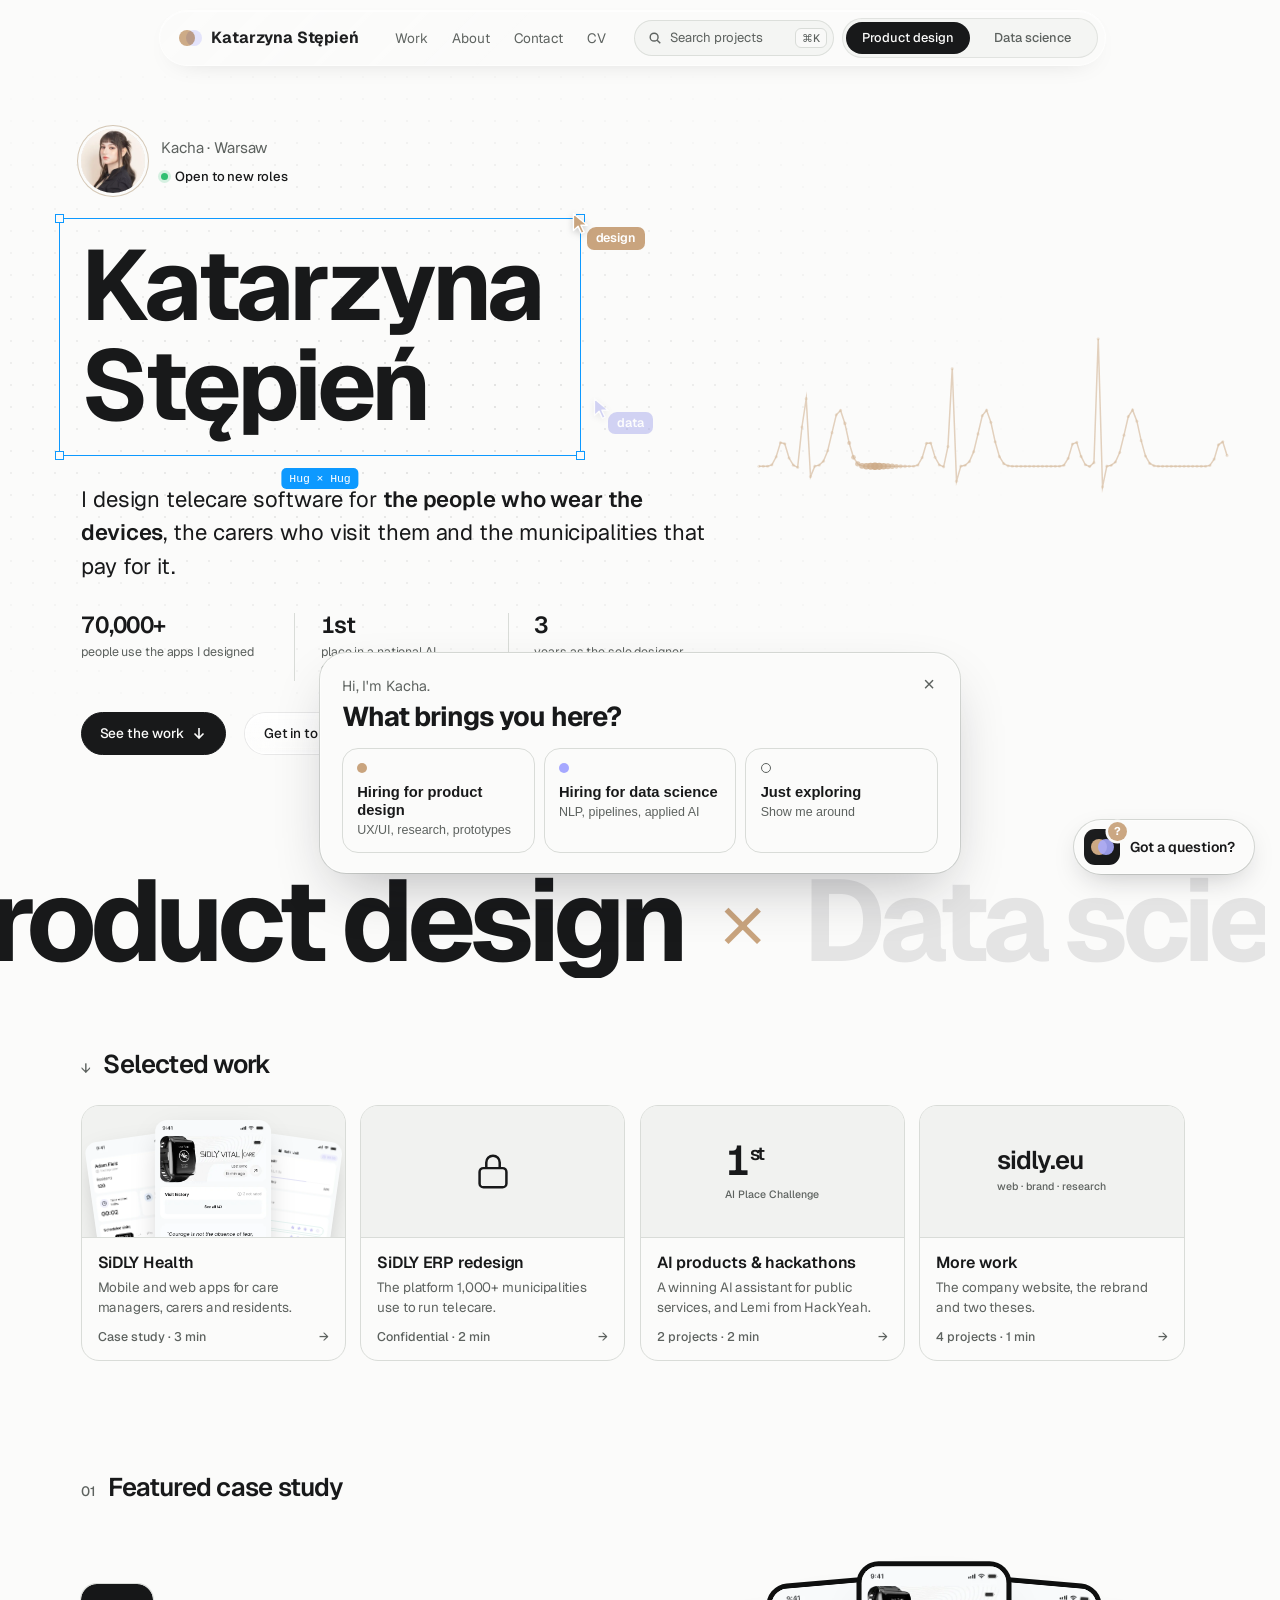
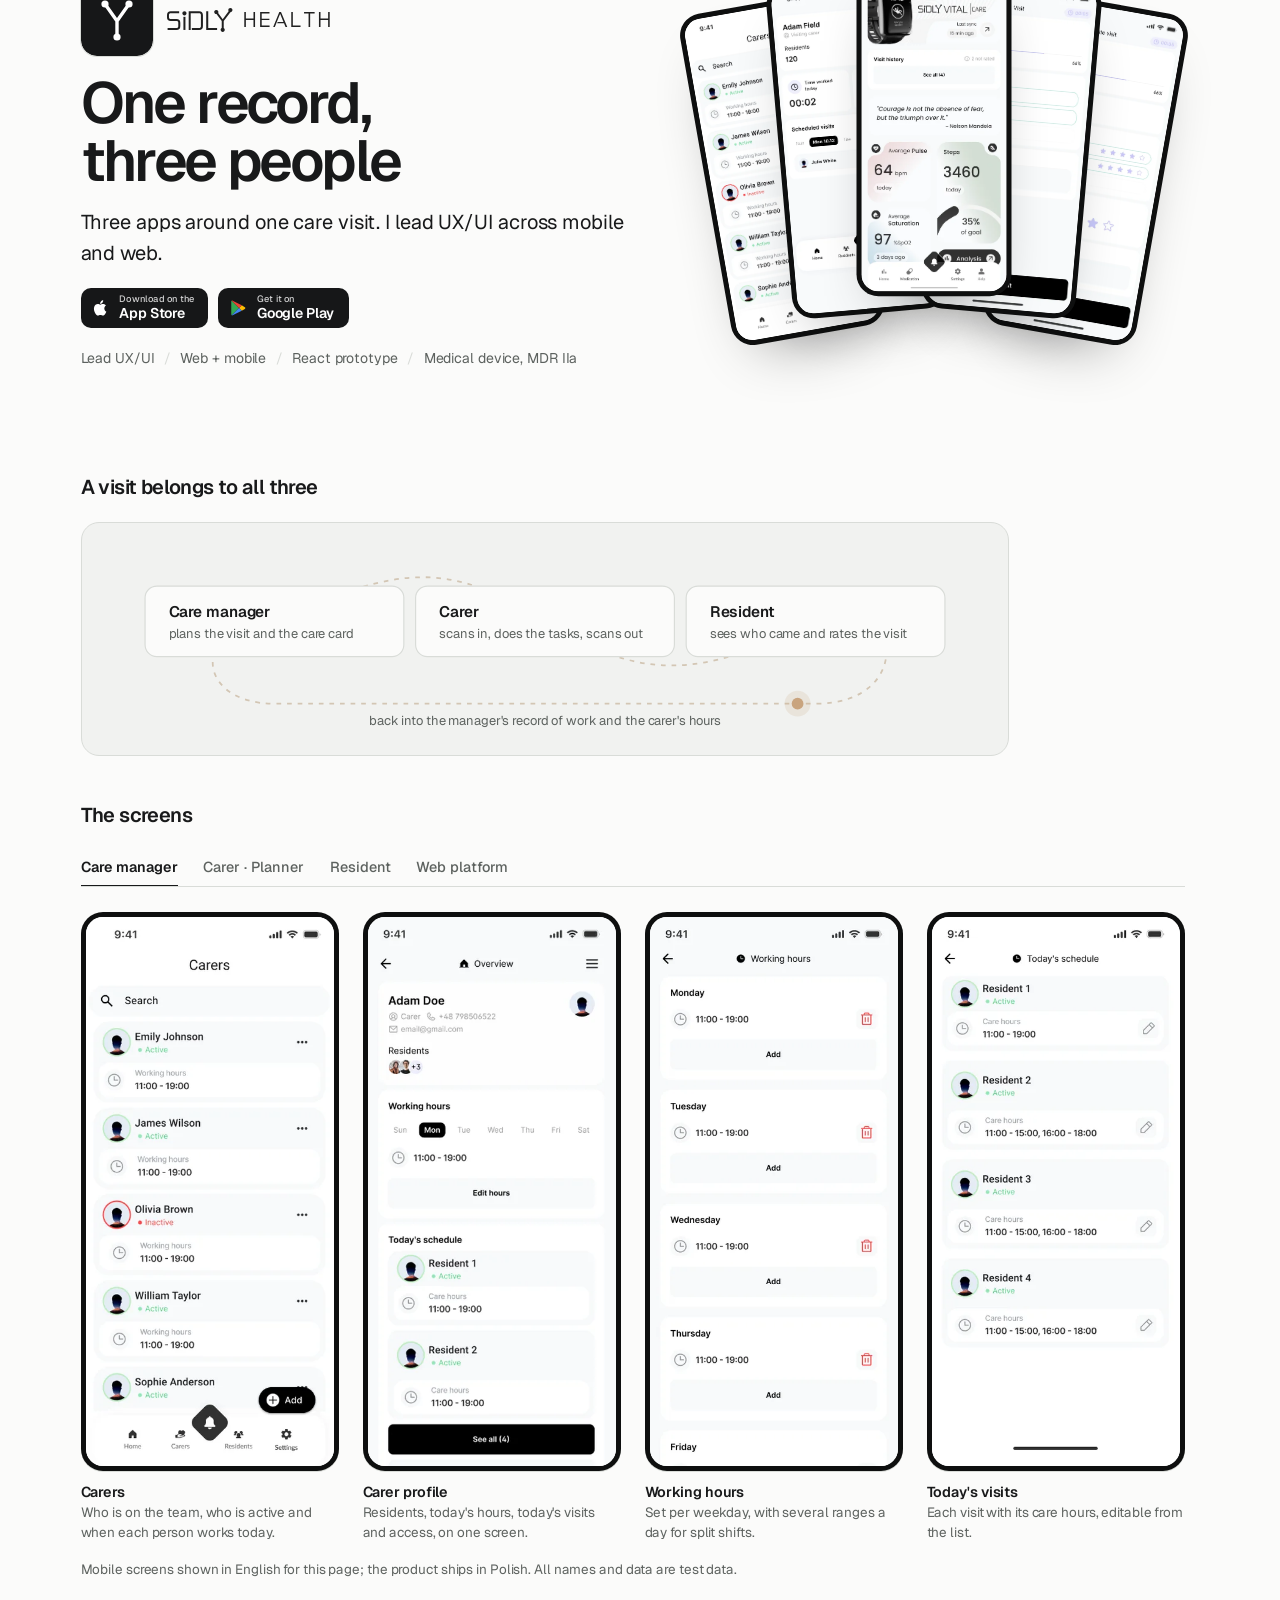
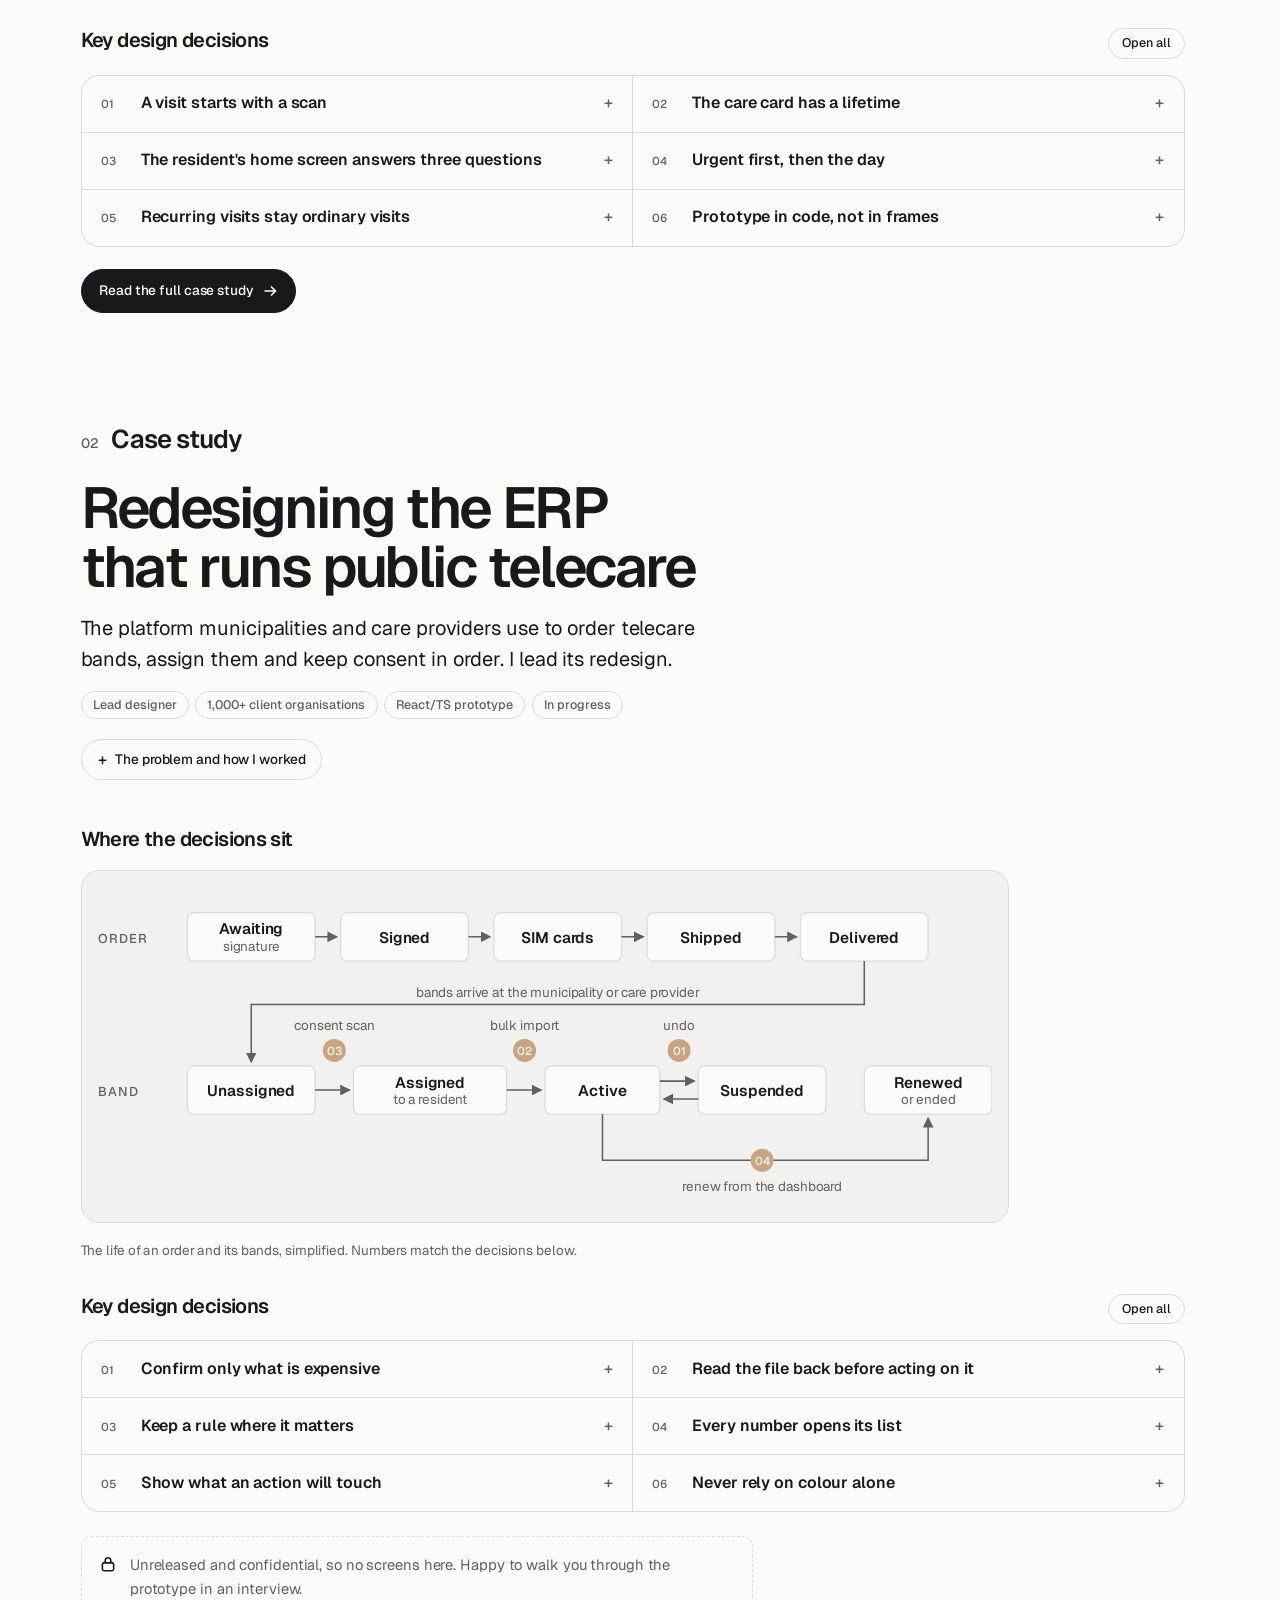
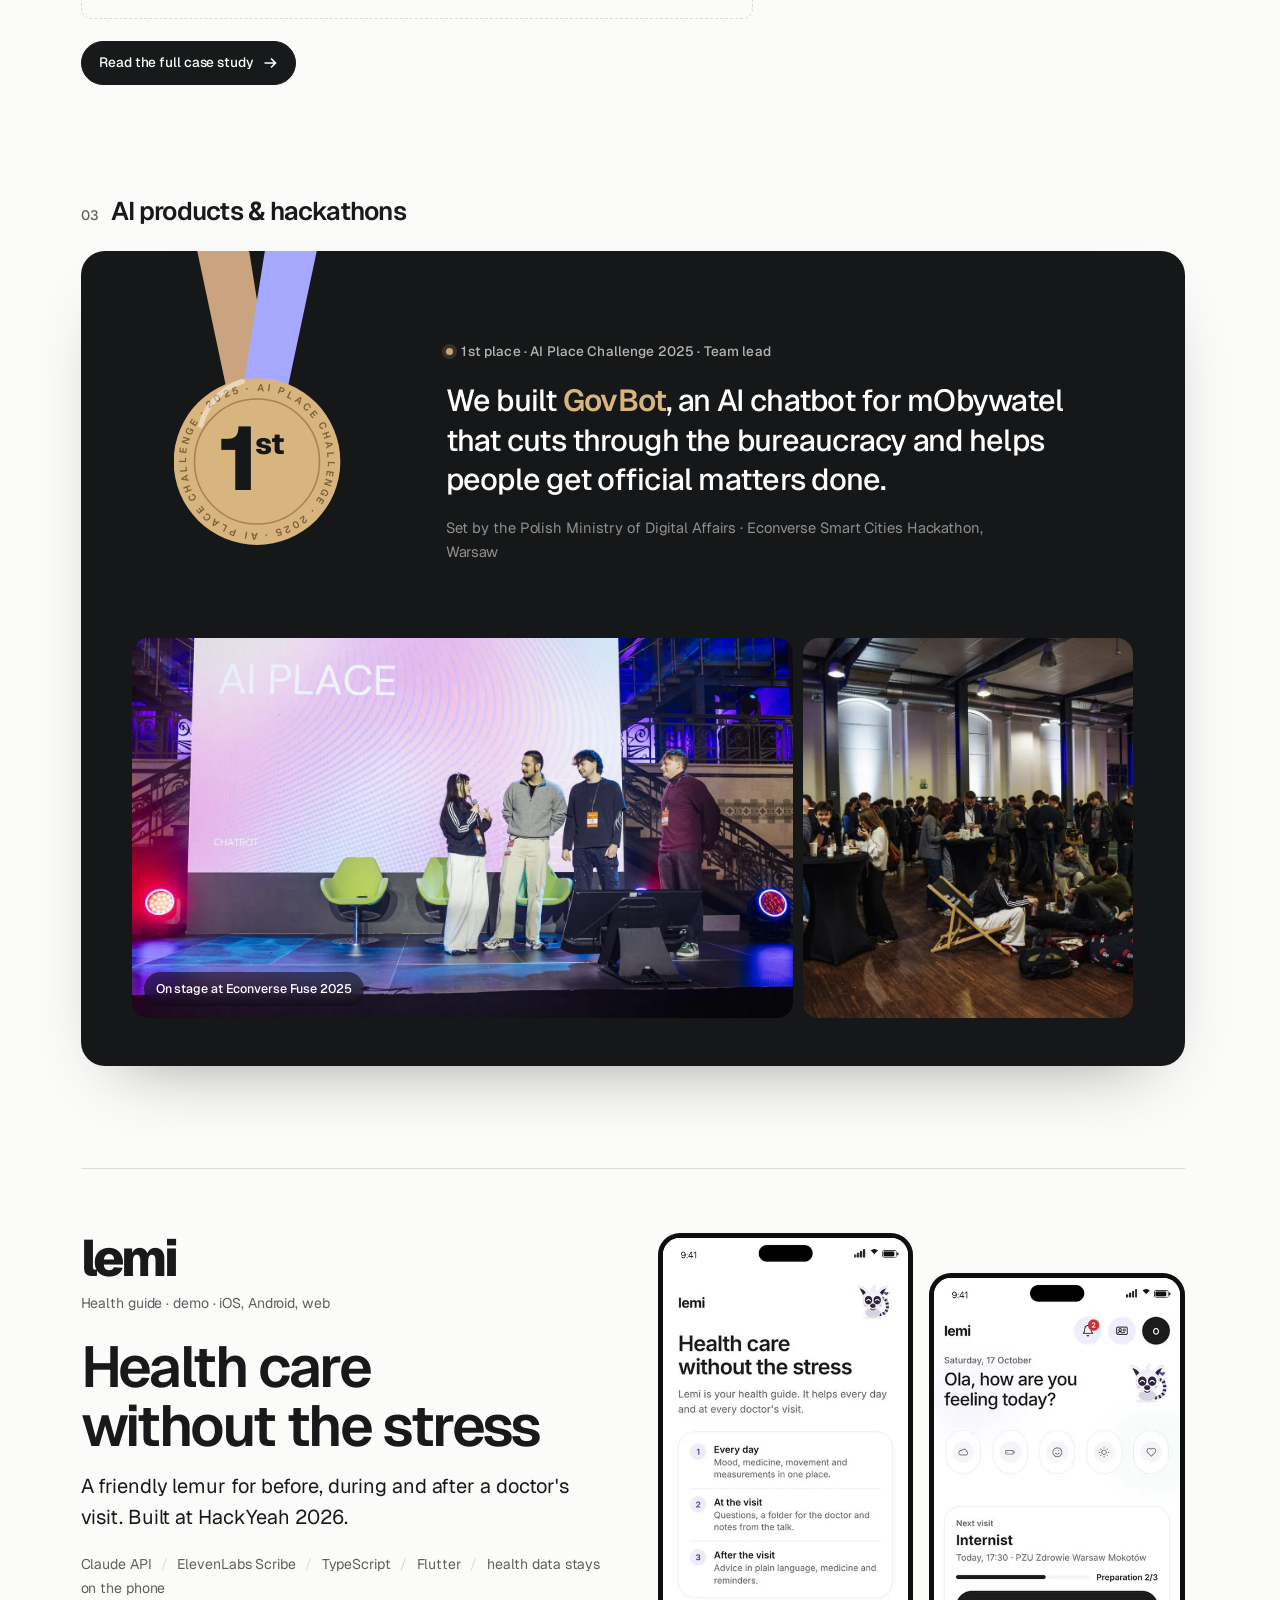
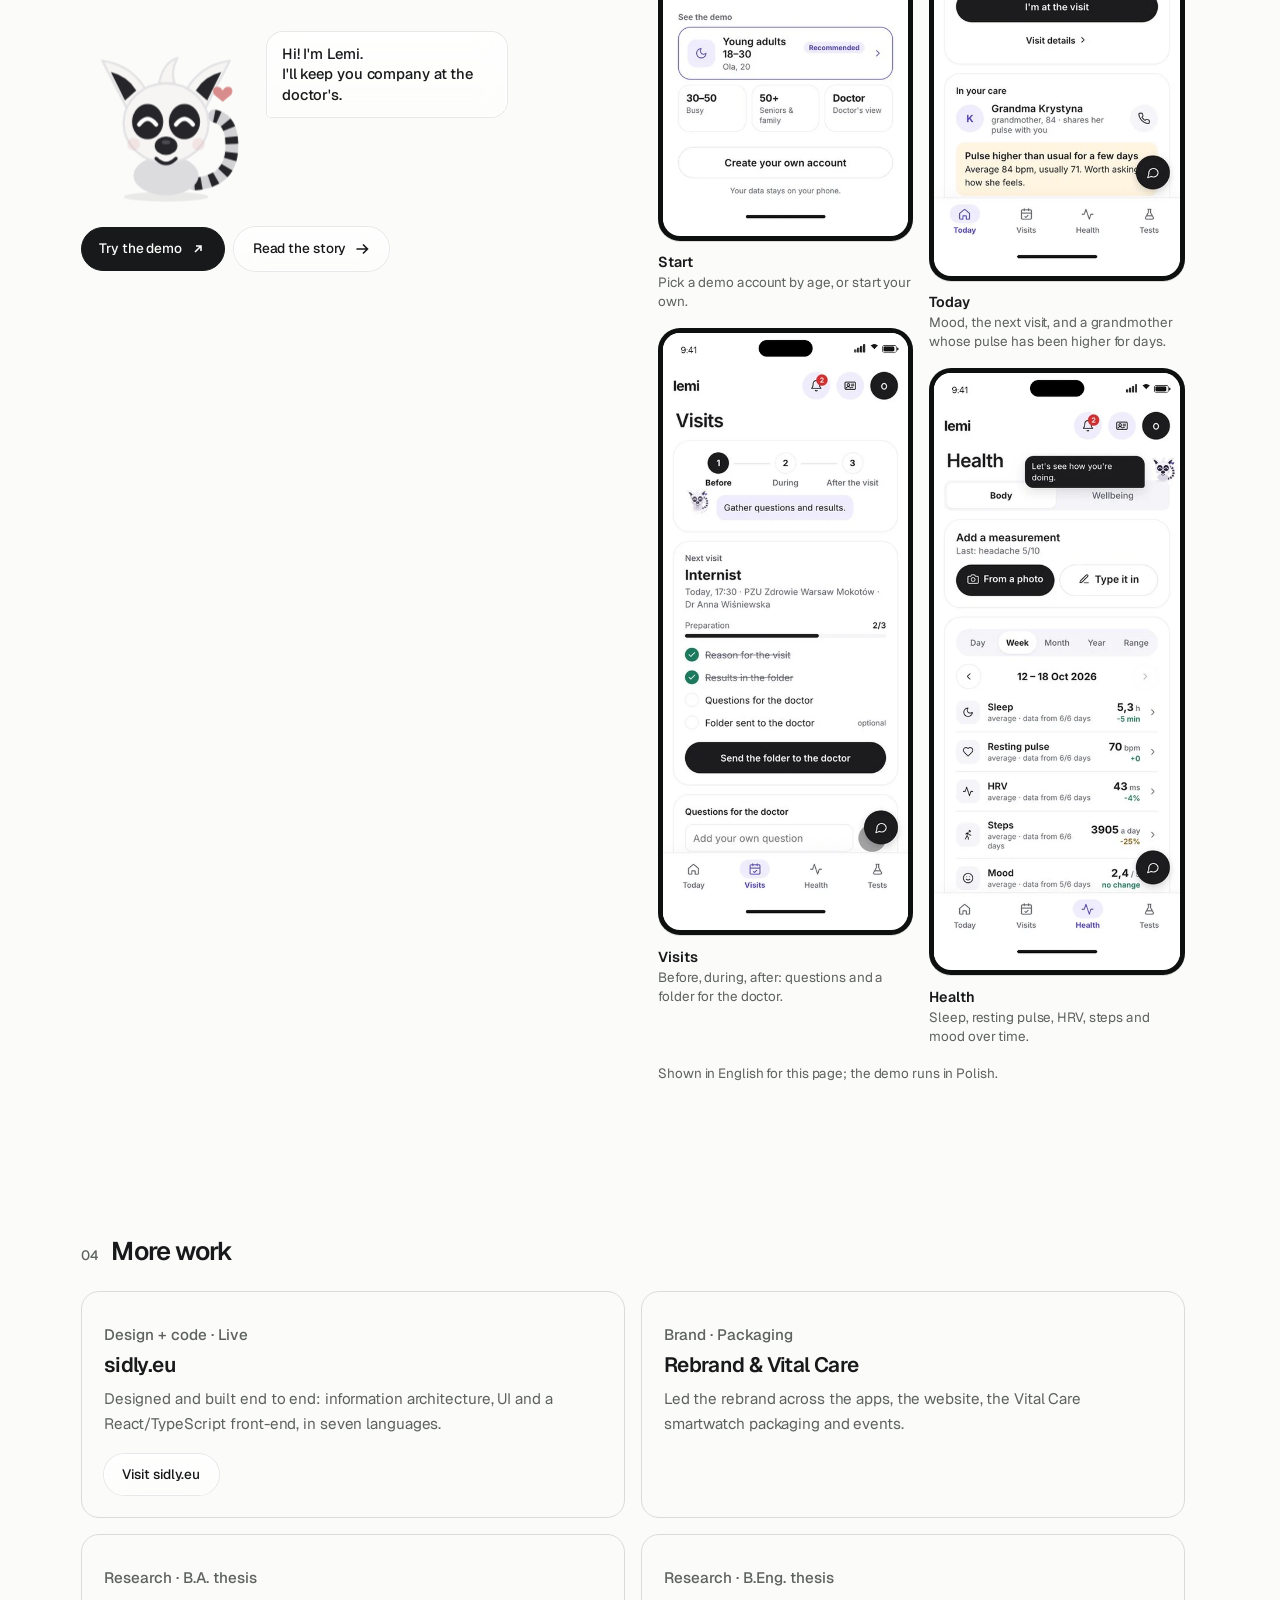
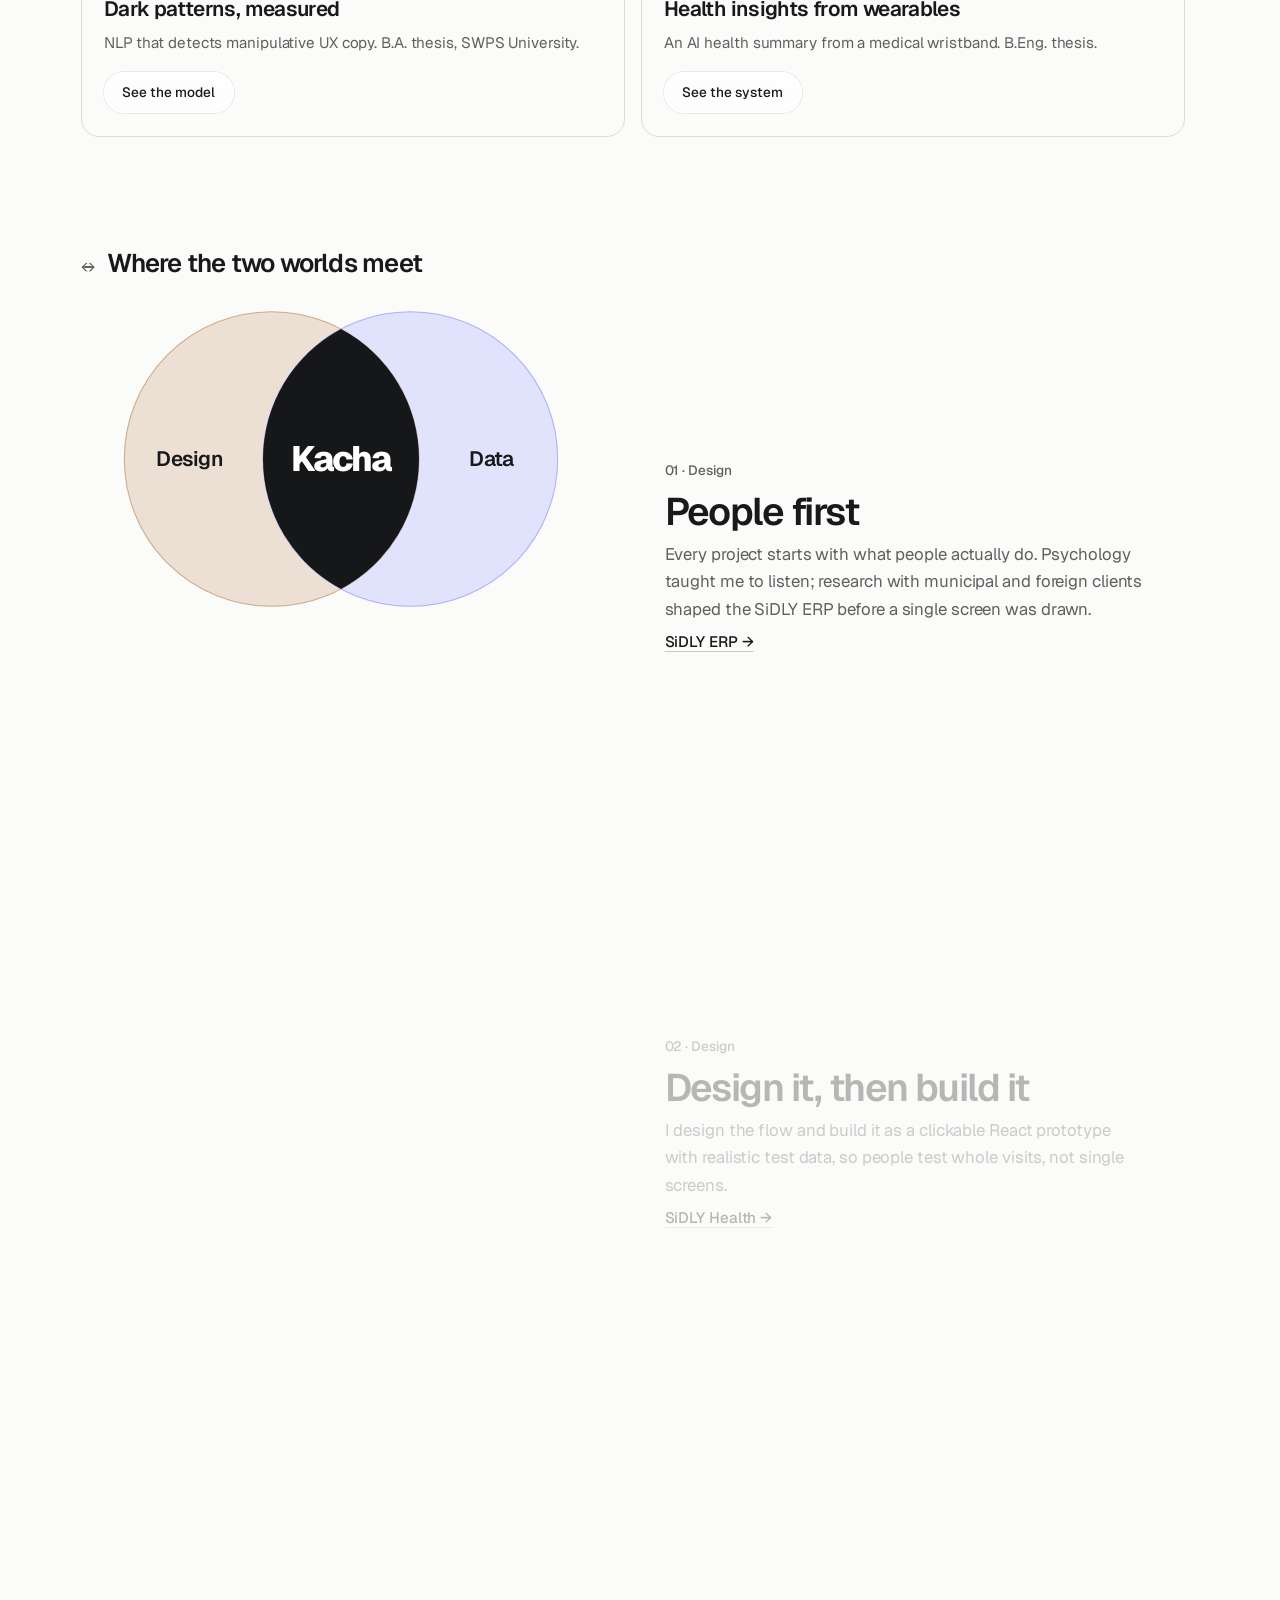
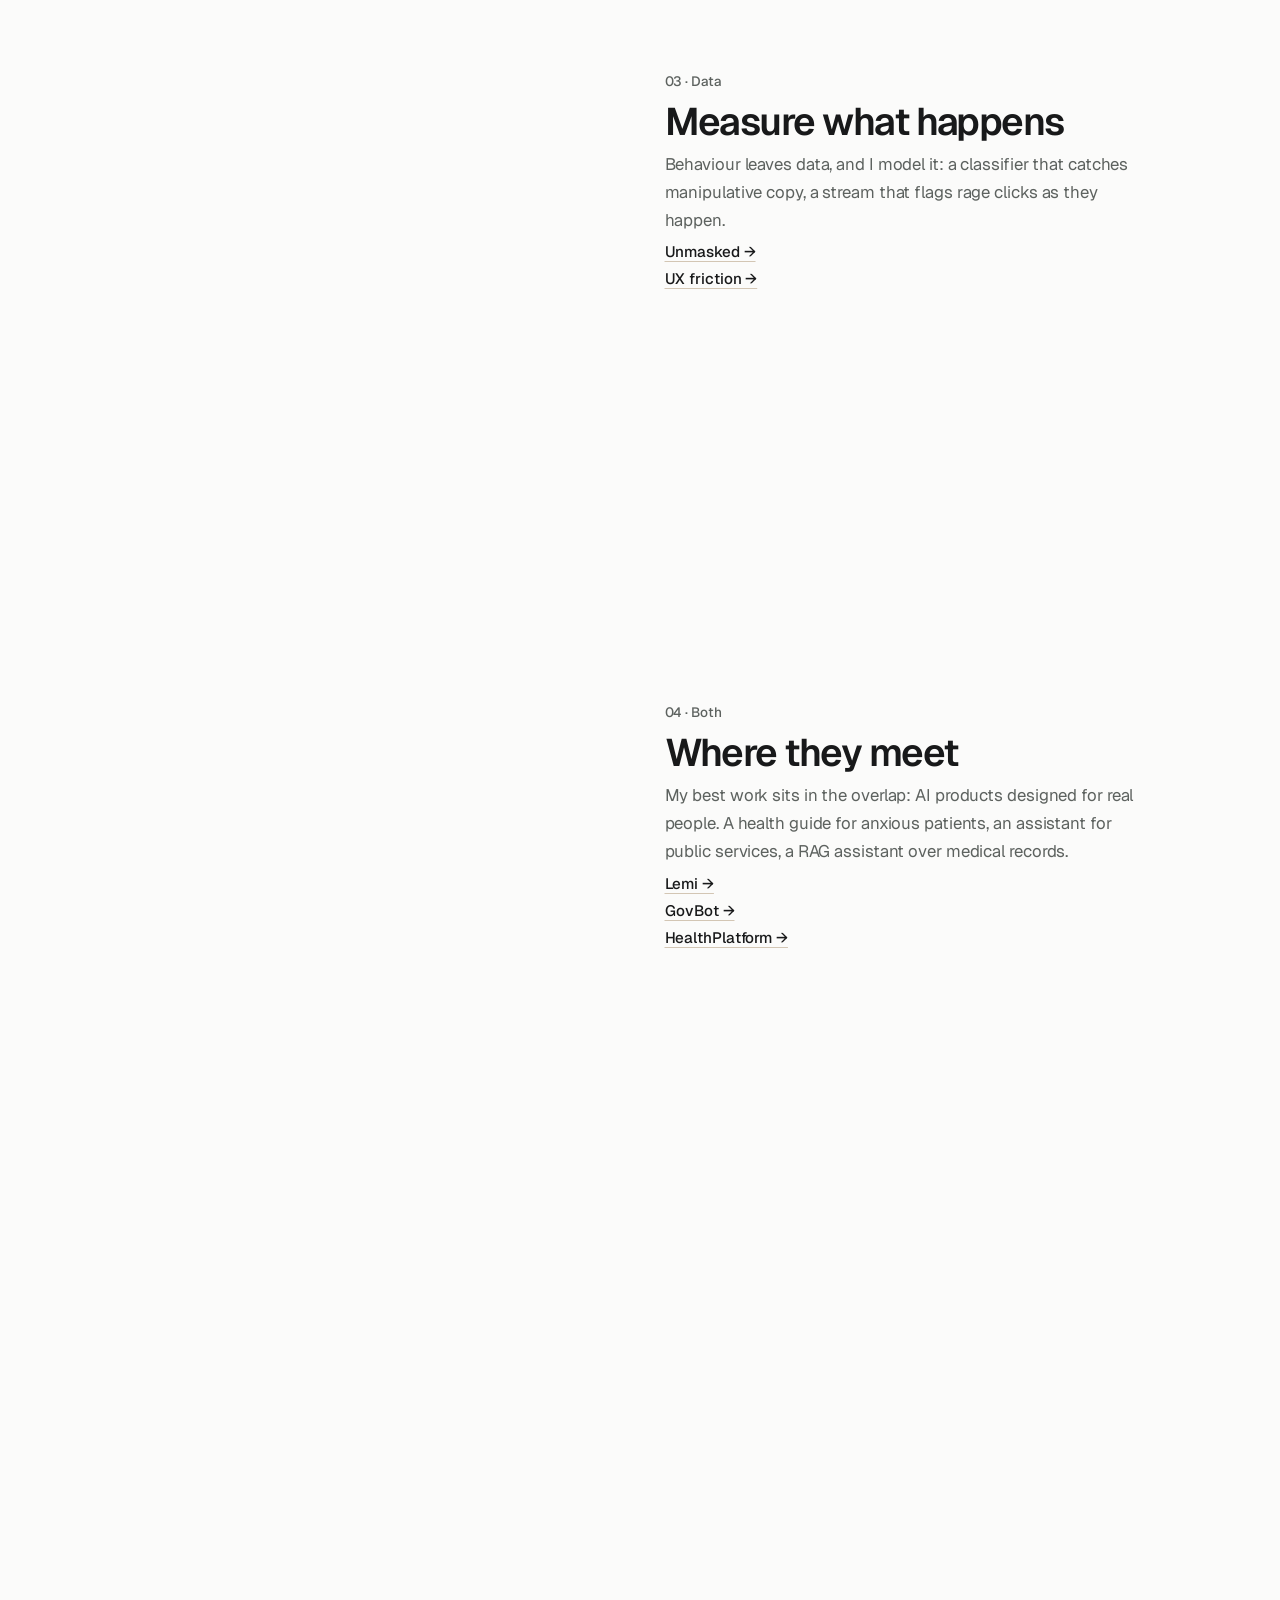
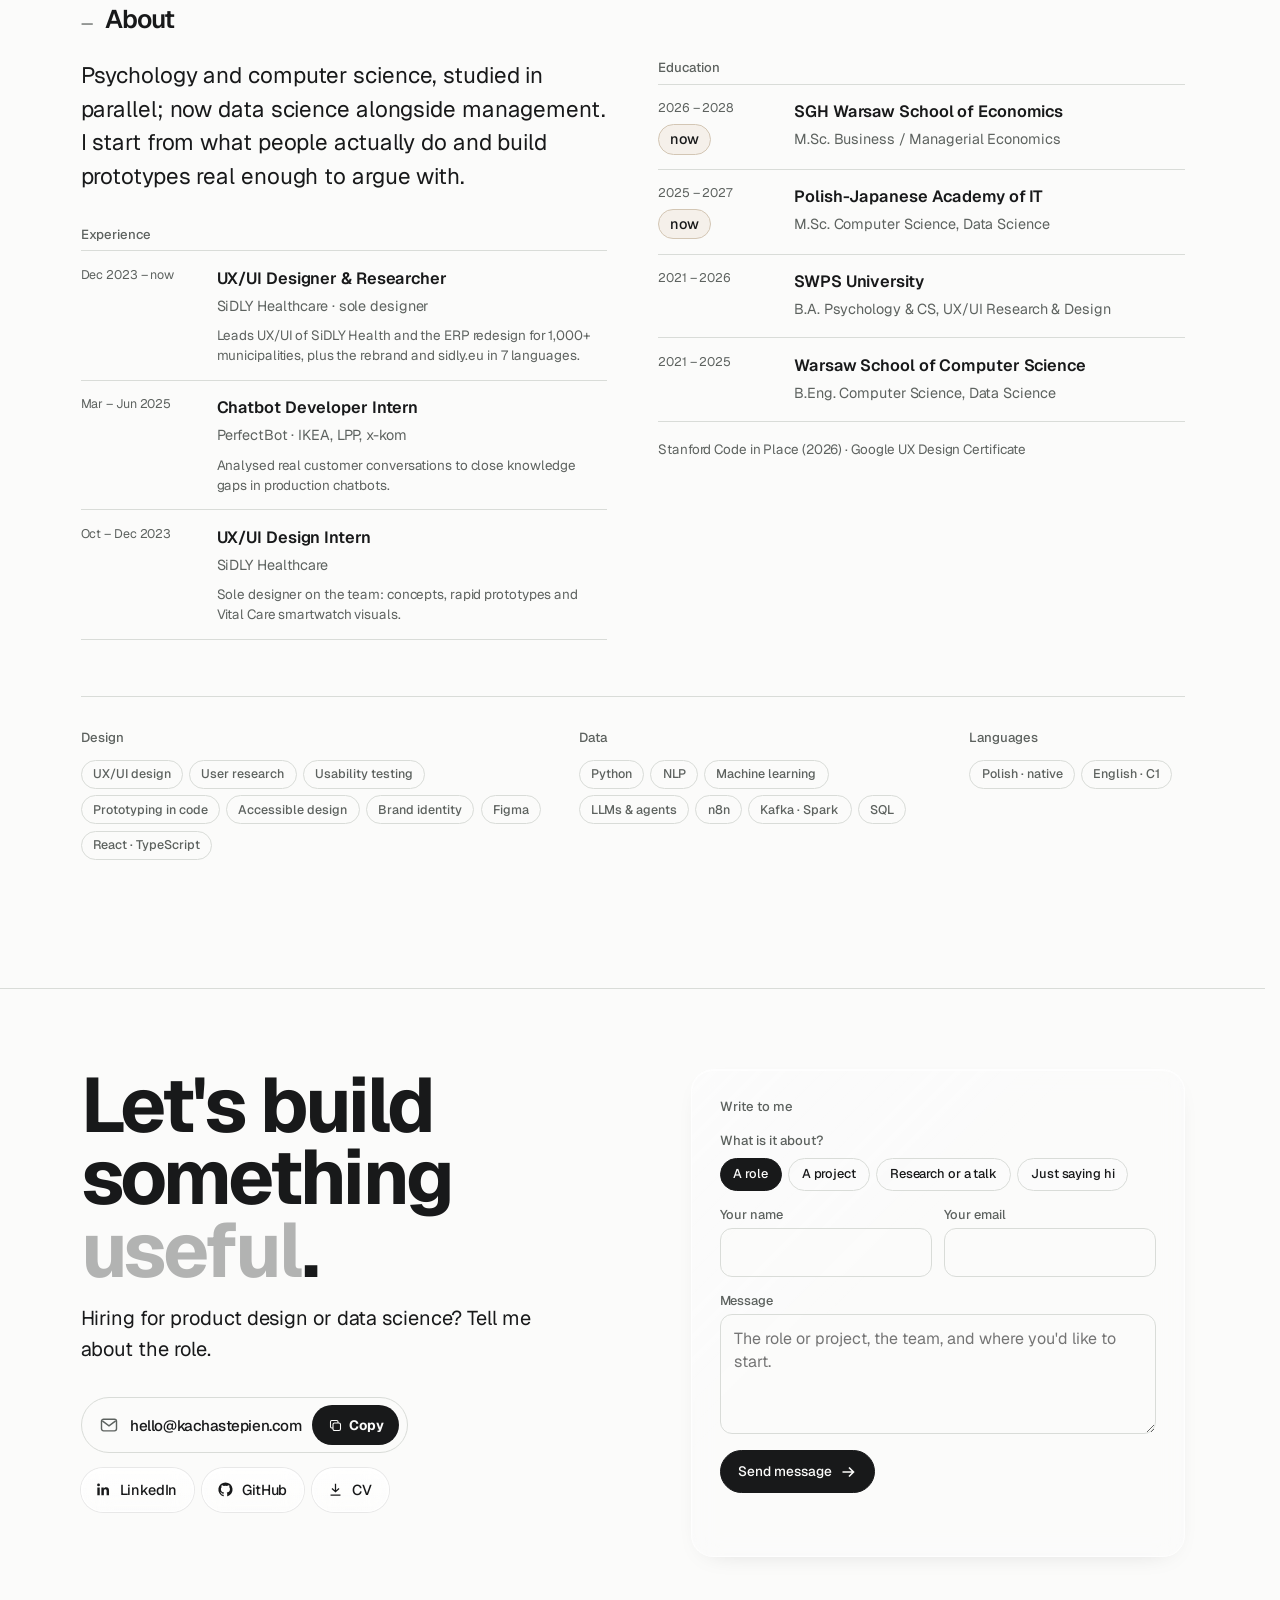
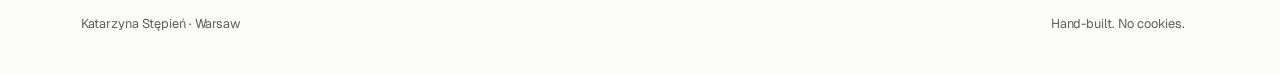
==== index.html @ d7dbce47 "Recruiter pass: Team lead instead of 'I led the team', open-to-roles line, calmer motion (fewer endl" ====
<!doctype html>
<html lang="en" data-view="design" data-theme="light">
<head>
<meta charset="utf-8">
<meta name="build" content="1792356495">
<script>
/* GitHub Pages lets browsers keep the page for 10 minutes; if a newer build is live, reload once to get it. */
(function(){try{var b=document.querySelector('meta[name="build"]').content;fetch('/version.txt?'+Date.now(),{cache:'no-store'}).then(function(r){return r.ok?r.text():''}).then(function(v){v=(v||'').trim();if(v&&v!==b&&!sessionStorage.getItem('ks-rl-'+v)){sessionStorage.setItem('ks-rl-'+v,'1');location.reload()}}).catch(function(){})}catch(e){}})();
</script>

<meta name="viewport" content="width=device-width,initial-scale=1,viewport-fit=cover">
<title>Katarzyna Stępień · Product Designer &amp; Data Scientist, Warsaw</title>
<meta name="description" content="Katarzyna Stępień (Kacha): product designer (UX/UI) and data scientist in Warsaw. Healthtech apps used by 70,000+ people, NLP and an award-winning AI assistant.">
<meta name="author" content="Katarzyna Stępień">
<meta name="keywords" content="Katarzyna Stępień, Katarzyna Stepien, Kacha Stępień, Kacha, Kasia Stępień, product designer, UX designer, UI designer, data scientist, Warsaw, SiDLY Healthcare, portfolio">
<meta name="robots" content="index,follow,max-image-preview:large">
<link rel="canonical" href="https://kachastepien.com/">
<meta property="og:type" content="profile">
<meta property="og:site_name" content="Katarzyna Stępień">
<meta property="og:locale" content="en_GB">
<meta property="og:title" content="Katarzyna Stępień · Product Designer &amp; Data Scientist">
<meta property="og:description" content="Telecare apps at SiDLY Healthcare, NLP for dark patterns, streaming data platforms and award-winning AI projects.">
<meta property="og:url" content="https://kachastepien.com/">
<meta property="og:image" content="https://kachastepien.com/assets/og-portrait.png">
<meta property="og:image:width" content="1200">
<meta property="og:image:height" content="627">
<meta property="og:image:alt" content="Katarzyna Stępień, product design and data science portfolio">
<meta property="profile:first_name" content="Katarzyna">
<meta property="profile:last_name" content="Stępień">
<meta name="twitter:card" content="summary_large_image">
<meta name="twitter:title" content="Katarzyna Stępień · Product Designer &amp; Data Scientist">
<meta name="twitter:description" content="Telecare apps, NLP for dark patterns, streaming data and AI projects.">
<meta name="twitter:image" content="https://kachastepien.com/assets/og-portrait.png">
<link rel="icon" href="/favicon.svg" type="image/svg+xml">
<link rel="icon" href="/favicon-32.png" sizes="32x32" type="image/png">
<link rel="apple-touch-icon" href="/apple-touch-icon.png">
<link rel="manifest" href="/site.webmanifest">
<script type="application/ld+json">
{
 "@context": "https://schema.org",
 "@type": "ProfilePage",
 "@id": "https://kachastepien.com/",
 "url": "https://kachastepien.com/",
 "name": "Katarzyna Stępień · Product Designer & Data Scientist",
 "image": "https://kachastepien.com/assets/og-portrait.png",
 "inLanguage": "en",
 "dateModified": "2026-10-18",
 "mainEntity": {
  "@type": "Person",
  "name": "Katarzyna Stępień",
  "alternateName": [
   "Kacha",
   "Kacha Stępień",
   "Kacha Stepien",
   "Katarzyna Stepien",
   "Kasia Stępień",
   "Kasia Stepien",
   "kachastepien"
  ],
  "givenName": "Katarzyna",
  "familyName": "Stępień",
  "url": "https://kachastepien.com/",
  "image": "https://kachastepien.com/assets/katarzyna-stepien.jpg",
  "jobTitle": "Product Designer (UX/UI) & Data Scientist",
  "description": "Product designer and data scientist in Warsaw. Sole designer at SiDLY Healthcare, building telecare products, NLP for dark patterns and AI health tools.",
  "email": "mailto:hello@kachastepien.com",
  "address": {
   "@type": "PostalAddress",
   "addressLocality": "Warsaw",
   "addressCountry": "PL"
  },
  "worksFor": {
   "@type": "Organization",
   "name": "SiDLY Healthcare",
   "url": "https://www.sidly.eu"
  },
  "alumniOf": [
   {
    "@type": "CollegeOrUniversity",
    "name": "SWPS University"
   },
   {
    "@type": "CollegeOrUniversity",
    "name": "Warsaw School of Computer Science"
   },
   {
    "@type": "CollegeOrUniversity",
    "name": "Polish-Japanese Academy of Information Technology"
   },
   {
    "@type": "CollegeOrUniversity",
    "name": "SGH Warsaw School of Economics"
   }
  ],
  "award": [
   "1st place, AI Place Challenge, Econverse Smart Cities Hackathon (2025)"
  ],
  "knowsAbout": [
   "Product design",
   "UX design",
   "UI design",
   "User research",
   "Prototyping",
   "Accessible design for older adults",
   "Data science",
   "Machine learning",
   "Natural language processing",
   "Dark patterns",
   "Data engineering",
   "Apache Kafka",
   "Apache Spark",
   "AI agents",
   "n8n",
   "Retrieval-augmented generation",
   "React",
   "TypeScript",
   "Digital health",
   "Telecare"
  ],
  "knowsLanguage": [
   "pl",
   "en"
  ],
  "sameAs": [
   "https://www.linkedin.com/in/kachastepien",
   "https://github.com/kachastepien"
  ],
  "@id": "https://kachastepien.com/#person"
 },
 "isPartOf": {
  "@type": "WebSite",
  "@id": "https://kachastepien.com/#website",
  "url": "https://kachastepien.com/",
  "name": "Katarzyna Stępień",
  "alternateName": [
   "Kacha Stępień",
   "kachastepien"
  ]
 }
}
</script>
<meta name="theme-color" content="#fbfbfa">
<link rel="preconnect" href="https://fonts.googleapis.com">
<link rel="preconnect" href="https://fonts.gstatic.com" crossorigin>
<link rel="stylesheet" href="https://fonts.googleapis.com/css2?family=Geist:wght@400;500;600;700;800&display=swap">
<script>
/* Pick the perspective before first paint so the page never flashes the wrong one. */
(function(){var v=null;try{var q=new URLSearchParams(location.search).get('view');if(q==='data'||q==='design')v=q;else if(location.hash==='#data')v='data';else v=localStorage.getItem('ks-view')}catch(e){}
if(v==='data'||v==='design')document.documentElement.dataset.view=v;document.documentElement.classList.add('js');
try{if(/[?&]fresh\b/.test(location.search)){sessionStorage.removeItem('ks-intro');sessionStorage.removeItem('ks-welcome')}}catch(e){}
try{if(!location.hash&&!sessionStorage.getItem('ks-intro')&&!matchMedia('(prefers-reduced-motion: reduce)').matches&&!/bot|crawl|spider|slurp|lighthouse|google/i.test(navigator.userAgent))document.documentElement.classList.add('intro')}catch(e){}})();
</script>
<link rel="stylesheet" href="assets/site.css?v=446c3a3662">
<script data-goatcounter="https://kachastepien.goatcounter.com/count" async src="//gc.zgo.at/count.js"></script>
</head>
<body>
<div class="intro-ov" aria-hidden="true">
  <div class="iw">
    <svg class="iv" viewBox="0 0 600 360">
      <circle class="ia" cx="220" cy="180" r="170"/>
      <circle class="ib" cx="380" cy="180" r="170"/>
      <path class="il" d="M300,30 A170,170 0 0,1 300,330 A170,170 0 0,1 300,30 Z"/>
      <text class="it" x="125" y="189" text-anchor="middle">Design</text>
      <text class="it" x="475" y="189" text-anchor="middle">Data</text>
      <text class="in" x="300" text-anchor="middle"><tspan x="300" y="174">where</tspan><tspan x="300" y="204">they meet</tspan></text>
    </svg>
    <p class="iname"><span>Katarzyna Stępień</span></p>
  </div>
</div>
<a class="skip" href="#work">Skip to work</a>
<nav class="rail" aria-label="Chapters"></nav>
<button class="totop glass" type="button" aria-label="Back to top"><svg viewBox="0 0 16 16" fill="none" stroke="currentColor" stroke-width="1.6" aria-hidden="true"><path d="M8 13V3M3.5 7.5 8 3l4.5 4.5"/></svg></button>
<div class="progress" aria-hidden="true"></div>

<header class="top">
  <div class="wrap glass">
    <a class="brand" href="#top" aria-label="Katarzyna Stępień, back to top"><span class="mark" aria-hidden="true"><i></i><i></i></span><span>Katarzyna Stępień</span></a>
    <nav class="nav" aria-label="Sections"><a href="#work">Work</a><a href="#about">About</a><a href="#contact">Contact</a><a href="assets/katarzyna-stepien-cv.pdf" target="_blank" rel="noopener" data-goatcounter-click="cv-open-nav">CV</a></nav>
    <button type="button" class="cmd-btn" aria-haspopup="dialog" aria-controls="cmd"><svg viewBox="0 0 16 16" fill="none" stroke="currentColor" stroke-width="1.6" aria-hidden="true"><circle cx="7" cy="7" r="4.5"/><path d="M10.5 10.5 14 14"/></svg><span class="cmd-l">Search projects</span><kbd>⌘K</kbd></button>
    <div class="switch" role="group" aria-label="Perspective">
      <span class="pill" aria-hidden="true"></span>
      <button type="button" data-view="design" aria-pressed="true">Product design</button>
      <button type="button" data-view="data" aria-pressed="false">Data science</button>
    </div>
  </div>
</header>

<main id="top">
<!-- ================= HERO ================= -->
<section class="hero" aria-labelledby="name">
  <canvas id="signal" aria-hidden="true"></canvas>
  <div class="wrap">
    <div class="hero-id">
      <span class="pf"><img decoding="async" fetchpriority="high" class="pf-d" src="assets/katarzyna-stepien.webp" width="320" height="320" alt="Portrait of Katarzyna Stępień"><span class="pf-a" aria-hidden="true"></span></span>
      <div class="hid-t"><p class="muted" style="font-size:.95rem">Kacha · Warsaw</p><p class="avail"><i aria-hidden="true"></i>Open to new roles</p></div>
    </div>
    <div class="figsel">
      <h1 id="name"><span class="line" data-split>Katarzyna</span><span class="line" data-split>Stępień</span></h1>
      <span class="fs-frame" aria-hidden="true"><i class="tl"></i><i class="tr"></i><i class="bl"></i><i class="br"></i><b class="fs-dim">Hug × Hug</b></span>
      <span class="fcur fc-d" aria-hidden="true"><svg viewBox="0 0 12 16" aria-hidden="true"><path d="M1 1 L1 13 L4.3 10 L6.6 15 L8.6 14.1 L6.3 9.2 L10.8 9.2 Z" fill="#c9a47e" stroke="#fff" stroke-width="1" stroke-linejoin="round"/></svg><em>design</em></span>
      <span class="fcur fc-a" aria-hidden="true"><svg viewBox="0 0 12 16" aria-hidden="true"><path d="M1 1 L1 13 L4.3 10 L6.6 15 L8.6 14.1 L6.3 9.2 L10.8 9.2 Z" fill="#8587e6" stroke="#fff" stroke-width="1" stroke-linejoin="round"/></svg><em>data</em></span>
    </div>

    <div data-for="design">
      <p class="statement">I design telecare software for <em>the people who wear the devices</em>, the carers who visit them and the municipalities that pay for it.</p>
      <div class="stats">
        <div><b data-count="70000" data-suffix="+">70,000+</b><span>people use the apps I designed</span></div>
        <div><b>1st</b><span>place in a national AI challenge</span></div>
        <div><b data-count="3">3</b><span>years as the sole designer in digital health</span></div>
      </div>
    </div>
    <div data-for="data">
      <p class="statement">I build models and pipelines for the human side of products: <em>flagging manipulative copy</em>, catching frustration in clicks, and turning health data into something people read.</p>
      <div class="stats">
        <div><b data-count="0.936" data-decimals="3">0.936</b><span>F1, dark-pattern detection</span></div>
        <div><b data-count="0.976" data-decimals="3">0.976</b><span>ROC AUC on the same task</span></div>
        <div><b data-count="2356">2,356</b><span>labelled interface texts</span></div>
      </div>
    </div>

    <div class="cta">
      <a class="btn solid" href="#work">See the work
        <svg viewBox="0 0 16 16" fill="none" stroke="currentColor" stroke-width="1.6" aria-hidden="true"><path d="M8 3v10M3.5 8.5 8 13l4.5-4.5"/></svg></a>
      <a class="btn" href="#contact">Get in touch</a>
      <a class="btn" href="assets/katarzyna-stepien-cv.pdf" download="Katarzyna-Stepien-CV.pdf" data-goatcounter-click="cv-download-hero">Download CV<svg viewBox="0 0 16 16" fill="none" stroke="currentColor" stroke-width="1.6" aria-hidden="true"><path d="M8 2.5v8M4.5 7 8 10.5 11.5 7M3 13.5h10"/></svg></a>
    </div>
  </div>
  <div class="scroll-hint" aria-hidden="true"><i></i></div>
</section>


<div class="kin" aria-hidden="true"><div class="kin-t"><span>Product design</span><em>×</em><span>Data science</span><em>×</em><span>Product design</span><em>×</em><span>Data science</span><em>×</em><span>Product design</span></div></div>

<div id="work"></div>

<!-- ================= PRODUCT DESIGN ================= -->
<div data-for="design" class="view">

<section class="index" id="work-d" data-rail="Selected work" aria-labelledby="idx-d">
  <div class="wrap">
    <div class="sec-head reveal"><span class="num">↓</span><h2 id="idx-d">Selected work</h2></div>
    <div class="tiles">
      <a class="tile reveal" href="#health"><div class="vis"><img decoding="async" class="l" src="assets/health/carer-home.webp" alt="" loading="lazy"><img decoding="async" class="r" src="assets/health/res-rate.webp" alt="" loading="lazy"><img decoding="async" src="assets/health/res-home.webp" alt="" loading="lazy" style="z-index:1"></div><div class="txt"><b>SiDLY Health</b><span>Mobile and web apps for care managers, carers and residents.</span><em>Case study · 3 min</em></div></a>
      <a class="tile reveal d1" href="#erp"><div class="vis"><svg viewBox="0 0 24 24" fill="none" stroke="currentColor" stroke-width="1.3" aria-hidden="true"><rect x="5" y="10.5" width="14" height="10" rx="2"/><path d="M8.5 10.5V7.5a3.5 3.5 0 0 1 7 0v3"/></svg></div><div class="txt"><b>SiDLY ERP redesign</b><span>The platform 1,000+ municipalities use to run telecare.</span><em>Confidential · 2 min</em></div></a>
      <a class="tile reveal d2" href="#ai"><div class="vis"><span class="big">1<sup style="font-size:.45em">st</sup><small>AI Place Challenge</small></span></div><div class="txt"><b>AI products &amp; hackathons</b><span>A winning AI assistant for public services, and Lemi from HackYeah.</span><em>2 projects · 2 min</em></div></a>
      <a class="tile reveal d3" href="#more"><div class="vis"><span class="big" style="font-size:1.6rem">sidly.eu<small>web · brand · research</small></span></div><div class="txt"><b>More work</b><span>The company website, the rebrand and two theses.</span><em>4 projects · 1 min</em></div></a>
    </div>
  </div>
</section>

<section class="block" id="health" data-rail="SiDLY Health" aria-labelledby="health-h">
  <div class="wrap">
    <div class="sec-head reveal"><span class="num">01</span><h2>Featured case study</h2></div>
    <div class="feature">
      <div>
        <div class="app-id reveal">
          <svg class="app-icon sidly-ic" viewBox="0 0 72 72" role="img" aria-label="SiDLY Health app icon"><rect width="72" height="72" rx="16" fill="#161718"/><path d="M24 20 36 37 48 20M36 37v16" fill="none" stroke="#fff" stroke-width="3.4" stroke-linecap="round" stroke-linejoin="round"/><circle cx="24" cy="20" r="3.6" fill="#fff"/><circle cx="48" cy="20" r="3.6" fill="#fff"/><circle cx="36" cy="53" r="3.6" fill="#fff"/></svg>
          <div><p class="sidly-word"><img src="assets/health/sidly-wordmark.svg" width="66" height="24" alt="SiDLY"><img class="hw" src="assets/health/health-wordmark.svg" alt="Health"></p></div>
        </div>
        <h2 class="case-title reveal" id="health-h">One record, three people</h2>
        <p class="lede reveal d1">Three apps around one care visit. I lead UX/UI across mobile and web.</p>
        <div class="stores reveal d2">
          <a class="store" href="https://apps.apple.com/app/sidly-health/id6502949470" target="_blank" rel="noopener" data-goatcounter-click="sidly-appstore"><svg viewBox="0 0 24 24" aria-hidden="true"><path fill="currentColor" d="M16.4 12.6c0-2.6 2.1-3.8 2.2-3.9-1.2-1.8-3.1-2-3.7-2-1.6-.2-3.1.9-3.9.9-.8 0-2-.9-3.4-.9-1.7 0-3.3 1-4.2 2.6-1.8 3.1-.5 7.7 1.3 10.2.9 1.2 1.9 2.6 3.2 2.6 1.3-.1 1.8-.8 3.3-.8 1.6 0 2 .8 3.4.8 1.4 0 2.3-1.3 3.1-2.5 1-1.4 1.4-2.8 1.4-2.9 0 0-2.7-1-2.7-4.1zM13.9 5c.7-.9 1.2-2 1-3.2-1 0-2.3.7-3 1.6-.7.8-1.2 2-1.1 3.1 1.2.1 2.3-.6 3.1-1.5z"/></svg><span><small>Download on the</small>App Store</span></a>
          <a class="store" href="https://play.google.com/store/apps/details?id=org.sidly.sidly_vital" target="_blank" rel="noopener" data-goatcounter-click="sidly-googleplay"><svg viewBox="0 0 24 24" aria-hidden="true"><path fill="#34a853" d="M3.6 2.2 13.4 12l-9.8 9.8c-.4-.2-.6-.6-.6-1.1V3.3c0-.5.2-.9.6-1.1z"/><path fill="#fbbc04" d="m17 8.4-3.6 3.6 3.6 3.6 4.1-2.3c.9-.5.9-1.8 0-2.3z"/><path fill="#4285f4" d="M13.4 12 3.6 21.8c.3.2.8.2 1.2 0L17 15.6z"/><path fill="#ea4335" d="M3.6 2.2c.4-.2.9-.2 1.2 0L17 8.4 13.4 12z"/></svg><span><small>Get it on</small>Google Play</span></a>
        </div>
        <p class="tagline reveal d3">Lead UX/UI <i>/</i> Web + mobile <i>/</i> React prototype <i>/</i> Medical device, MDR IIa</p>
      </div>
      <div class="fan reveal" aria-label="Five screens from the SiDLY Health apps">
        <div class="device"><img decoding="async" src="assets/health/mgr-carers.webp" width="405" height="877" alt="Carers list in the care manager app" loading="lazy"></div>
        <div class="device"><img decoding="async" src="assets/health/carer-home.webp" width="393" height="851" alt="Carer's home screen in the Planner" loading="lazy"></div>
        <div class="device"><img decoding="async" src="assets/health/res-home.webp" width="393" height="883" alt="Resident's home screen" loading="lazy"></div>
        <div class="device"><img decoding="async" src="assets/health/carer-visit.webp" width="393" height="860" alt="Visit in progress in the Planner" loading="lazy"></div>
        <div class="device"><img decoding="async" src="assets/health/res-rate.webp" width="393" height="860" alt="Resident rating a visit" loading="lazy"></div>
      </div>
    </div>

    <h3 class="sub-h reveal">A visit belongs to all three</h3>
    <div class="loop reveal">
      <svg viewBox="0 0 760 170" role="img" aria-labelledby="loop-t">
        <title id="loop-t">A visit moves from the care manager who plans it, to the carer who makes it, to the resident who rates it, and back into the manager's record</title>
        <path id="loopPath" class="path" d="M150,70 C260,20 300,20 380,70 S510,120 610,70 C680,35 700,140 610,140 L150,140 C80,140 80,70 150,70 Z"/>
        <rect class="node" x="40" y="40" width="220" height="60" rx="10"/><text class="nt" x="60" y="66">Care manager</text><text class="ns" x="60" y="84">plans the visit and the care card</text>
        <rect class="node" x="270" y="40" width="220" height="60" rx="10"/><text class="nt" x="290" y="66">Carer</text><text class="ns" x="290" y="84">scans in, does the tasks, scans out</text>
        <rect class="node" x="500" y="40" width="220" height="60" rx="10"/><text class="nt" x="520" y="66">Resident</text><text class="ns" x="520" y="84">sees who came and rates the visit</text>
        <text class="ns" x="380" y="158" text-anchor="middle">back into the manager's record of work and the carer's hours</text>
        <circle class="halo" r="11"><animateMotion dur="7s" repeatCount="indefinite" rotate="auto"><mpath href="#loopPath"/></animateMotion></circle>
        <circle class="dot" r="5"><animateMotion dur="7s" repeatCount="indefinite" rotate="auto"><mpath href="#loopPath"/></animateMotion></circle>
      </svg>
    </div>

    <h3 class="sub-h reveal">The screens</h3>
    <div class="tabs reveal" role="tablist" aria-label="SiDLY Health screens by account">
      <button role="tab" id="t-mgr" aria-controls="p-mgr" aria-selected="true">Care manager</button>
      <button role="tab" id="t-carer" aria-controls="p-carer" aria-selected="false" tabindex="-1">Carer · Planner</button>
      <button role="tab" id="t-res" aria-controls="p-res" aria-selected="false" tabindex="-1">Resident</button>
      <button role="tab" id="t-web" aria-controls="p-web" aria-selected="false" tabindex="-1">Web platform</button>
    </div>
    <div class="panel" id="p-mgr" role="tabpanel" aria-labelledby="t-mgr">
      <div class="phones">
        <figure class="phone"><div class="device"><img decoding="async" src="assets/health/mgr-carers.webp" width="405" height="877" alt="Carers screen of the care manager app" loading="lazy"></div><figcaption><b>Carers</b>Who is on the team, who is active and when each person works today.</figcaption></figure>
        <figure class="phone"><div class="device"><img decoding="async" src="assets/health/mgr-profile.webp" width="423" height="916" alt="Carer profile screen of the care manager app" loading="lazy"></div><figcaption><b>Carer profile</b>Residents, today's hours, today's visits and access, on one screen.</figcaption></figure>
        <figure class="phone"><div class="device"><img decoding="async" src="assets/health/mgr-hours.webp" width="435" height="942" alt="Working hours screen of the care manager app" loading="lazy"></div><figcaption><b>Working hours</b>Set per weekday, with several ranges a day for split shifts.</figcaption></figure>
        <figure class="phone"><div class="device"><img decoding="async" src="assets/health/mgr-visits.webp" width="414" height="897" alt="Today's visits screen of the care manager app" loading="lazy"></div><figcaption><b>Today's visits</b>Each visit with its care hours, editable from the list.</figcaption></figure>
      </div>
    </div>
    <div class="panel" id="p-carer" role="tabpanel" aria-labelledby="t-carer" hidden>
      <div class="phones">
        <figure class="phone"><div class="device"><img decoding="async" src="assets/health/carer-home.webp" width="393" height="851" alt="Home screen of the carer's Planner app" loading="lazy"></div><figcaption><b>Today</b>Time worked so far, filled-in care cards and today's visits.</figcaption></figure>
        <figure class="phone"><div class="device"><img decoding="async" src="assets/health/carer-start.webp" width="393" height="851" alt="Start visit sheet in the Planner app" loading="lazy"></div><figcaption><b>Start a visit</b>Scan the resident's QR code or NFC tag. There is no other way in.</figcaption></figure>
        <figure class="phone"><div class="device"><img decoding="async" src="assets/health/carer-nfc.webp" width="393" height="851" alt="NFC scan screen in the Planner app" loading="lazy"></div><figcaption><b>NFC scan</b>Hold the phone to the resident's band or Planner device.</figcaption></figure>
        <figure class="phone"><div class="device"><img decoding="async" src="assets/health/carer-visit.webp" width="393" height="860" alt="Visit in progress screen in the Planner app" loading="lazy"></div><figcaption><b>Visit in progress</b>Tasks from the care card, ticked off on the spot, with a note for the office.</figcaption></figure>
      </div>
    </div>
    <div class="panel" id="p-res" role="tabpanel" aria-labelledby="t-res" hidden>
      <div class="phones">
        <figure class="phone"><div class="device"><img decoding="async" src="assets/health/res-home.webp" width="393" height="883" alt="Home screen of the resident's app" loading="lazy"></div><figcaption><b>Home</b>The band, recent visits and today's readings on one screen.</figcaption></figure>
        <figure class="phone"><div class="device"><img decoding="async" src="assets/health/res-history.webp" width="393" height="860" alt="Visit history screen of the resident's app" loading="lazy"></div><figcaption><b>Visit history</b>Every visit with its carer, tasks done and rating.</figcaption></figure>
        <figure class="phone"><div class="device"><img decoding="async" src="assets/health/res-rate.webp" width="393" height="860" alt="Visit rating screen of the resident's app" loading="lazy"></div><figcaption><b>Rate a visit</b>Stars for each task and for the visit, plus the carer's note.</figcaption></figure>
        <figure class="phone"><div class="device"><img decoding="async" src="assets/health/res-health.webp" width="393" height="861" alt="Health readings screen of the resident's app" loading="lazy"></div><figcaption><b>Health readings</b>Pulse, saturation and steps from the band, in large type.</figcaption></figure>
      </div>
    </div>
    <div class="panel" id="p-web" role="tabpanel" aria-labelledby="t-web" hidden>
      <div class="shots">
        <figure class="shot"><div class="browser"><img decoding="async" src="assets/health/web-dashboard.webp" width="865" height="877" alt="Care manager's dashboard on the web platform" loading="lazy"></div><figcaption><b>Manager's dashboard</b>What needs a reaction comes first, then the carers in the field today and the week's visits.</figcaption></figure>
        <figure class="shot"><div class="browser"><img decoding="async" src="assets/health/web-schedule.webp" width="1024" height="919" alt="Weekly visit schedule on the web platform" loading="lazy"></div><figcaption><b>Schedule</b>A week per carer, with the residents who have no visit this week listed underneath.</figcaption></figure>
        <figure class="shot"><div class="browser"><img decoding="async" src="assets/health/web-visit.webp" width="1024" height="583" alt="Visit in progress on the carer's web view" loading="lazy"></div><figcaption><b>Visit in progress</b>The care card mid-visit. Tasks and notes save as they go; the visit ends in the mobile app.</figcaption></figure>
        <figure class="shot"><div class="browser"><img decoding="async" src="assets/health/web-res-home.webp" width="1024" height="657" alt="Resident's home screen on the web platform" loading="lazy"></div><figcaption><b>Resident's home</b>The next visit, a prompt to rate the last one, and who to call.</figcaption></figure>
      </div>
    </div>
    <p class="note">Mobile screens shown in English for this page; the product ships in Polish. All names and data are test data.</p>

    <div class="dec-head sub-h reveal"><h3 style="font-size:1.25rem">Key design decisions</h3><button class="copy" type="button" data-openall>Open all</button></div>
    <ol class="decisions reveal">
      <li><details><summary>A visit starts with a scan</summary><p>The carer starts and ends each visit by scanning the resident's NFC tag with their phone. Work time is recorded as it happened, not as it was planned, and carers' hours are settled from it.</p></details></li>
      <li><details><summary>The care card has a lifetime</summary><p>Before a visit the care card is the plan. During the visit the carer fills it in. After the visit it becomes the record that the resident and the office read, so it is locked as it was when the visit ended.</p></details></li>
      <li><details><summary>The resident's home screen answers three questions</summary><p>Am I all right, what do I need to do today, and when is someone coming? Large text, large touch targets, few words, and SOS always on top.</p></details></li>
      <li><details><summary>Urgent first, then the day</summary><p>The manager's dashboard opens with what needs a reaction, then today's visits in the field, the week ahead and equipment. Each block leads to the screen where that issue gets solved.</p></details></li>
      <li><details><summary>Recurring visits stay ordinary visits</summary><p>A series is a set of normal visits that share a tag, so any single one can be moved or cancelled without breaking the rest.</p></details></li>
      <li><details><summary>Prototype in code, not in frames</summary><p>The flows are built as a clickable React/TypeScript prototype with realistic test data, so managers and carers test whole visits instead of single screens.</p></details></li>
    </ol>
    <div class="links case-more reveal"><a class="btn solid" href="work/sidly-health/">Read the full case study<svg viewBox="0 0 16 16" fill="none" stroke="currentColor" stroke-width="1.6" aria-hidden="true"><path d="M2.5 8h11M9 3.5 13.5 8 9 12.5"/></svg></a></div>
  </div>
</section>

<section class="block" id="erp" data-rail="SiDLY ERP" aria-labelledby="erp-h">
  <div class="wrap">
    <div class="sec-head reveal"><span class="num">02</span><h2>Case study</h2></div>
    <h2 class="case-title reveal" id="erp-h">Redesigning the ERP that runs public telecare</h2>
    <p class="lede reveal d1">The platform municipalities and care providers use to order telecare bands, assign them and keep consent in order. I lead its redesign.</p>
    <div class="facts-line reveal d3"><span class="chip">Lead designer</span><span class="chip">1,000+ client organisations</span><span class="chip">React/TS prototype</span><span class="chip">In progress</span></div>
    <details class="more reveal"><summary><span class="when-closed">The problem and how I worked</span><span class="when-open">Hide</span></summary><div class="more-body">
    <div class="cards">
      <div class="card reveal"><p class="label">The problem</p><p>Most of the work in the ERP is routine: activating a batch of bands, swapping a broken one, attaching a signed consent form. Mistakes in these tasks are easy to make and hard to notice. A band can be activated for the wrong client, or keep sending data under a person who no longer wears it.</p><p>The system also serves two very different clients. A Polish municipality works in złoty, uploads documents from its social-welfare office and tracks coverage of its residents aged 60+. An export client sells across borders, invoices in euro and needs dialling codes per country.</p></div>
      <div class="card reveal d1"><p class="label">How I worked</p><p>Weekly project meetings with stakeholders, plus research with municipal and foreign clients about how they order, assign and renew devices.</p><p>I built the redesign as a clickable prototype in React and TypeScript with realistic test data, so whole flows can be tested instead of static mockups.</p></div>
    </div>
    </div></details>
    <h3 class="sub-h reveal">Where the decisions sit</h3>
    <div class="flow reveal">
      <svg viewBox="0 0 700 250" role="img" aria-labelledby="flow-t"><title id="flow-t">How an order becomes active bands in the ERP, with the design decisions marked where they apply</title><defs><marker id="ah" viewBox="0 0 8 8" refX="7" refY="4" markerWidth="7" markerHeight="7" orient="auto-start-reverse"><path d="M0,0 L8,4 L0,8 z" class="ahp"/></marker></defs><text class="lane" x="0" y="44">ORDER</text><text class="lane" x="0" y="164">BAND</text><rect class="box" x="70" y="20" width="100" height="38" rx="5"/><text class="bt" x="120.0" y="37" text-anchor="middle">Awaiting</text><text class="bs" x="120.0" y="50" text-anchor="middle">signature</text><rect class="box" x="190" y="20" width="100" height="38" rx="5"/><text class="bt" x="240.0" y="44" text-anchor="middle">Signed</text><rect class="box" x="310" y="20" width="100" height="38" rx="5"/><text class="bt" x="360.0" y="44" text-anchor="middle">SIM cards</text><rect class="box" x="430" y="20" width="100" height="38" rx="5"/><text class="bt" x="480.0" y="44" text-anchor="middle">Shipped</text><rect class="box" x="550" y="20" width="100" height="38" rx="5"/><text class="bt" x="600.0" y="44" text-anchor="middle">Delivered</text><line class="ar" x1="170" y1="39" x2="187" y2="39" marker-end="url(#ah)"/><line class="ar" x1="290" y1="39" x2="307" y2="39" marker-end="url(#ah)"/><line class="ar" x1="410" y1="39" x2="427" y2="39" marker-end="url(#ah)"/><line class="ar" x1="530" y1="39" x2="547" y2="39" marker-end="url(#ah)"/><path class="ar" d="M600,58 V92 H120 V137" fill="none" marker-end="url(#ah)"/><text class="bs" x="360" y="86" text-anchor="middle">bands arrive at the municipality or care provider</text><rect class="box" x="70" y="140" width="100" height="38" rx="5"/><text class="bt" x="120.0" y="164" text-anchor="middle">Unassigned</text><rect class="box" x="200" y="140" width="120" height="38" rx="5"/><text class="bt" x="260.0" y="157" text-anchor="middle">Assigned</text><text class="bs" x="260.0" y="170" text-anchor="middle">to a resident</text><rect class="box" x="350" y="140" width="90" height="38" rx="5"/><text class="bt" x="395.0" y="164" text-anchor="middle">Active</text><rect class="box" x="470" y="140" width="100" height="38" rx="5"/><text class="bt" x="520.0" y="164" text-anchor="middle">Suspended</text><rect class="box" x="600" y="140" width="100" height="38" rx="5"/><text class="bt" x="650.0" y="157" text-anchor="middle">Renewed</text><text class="bs" x="650.0" y="170" text-anchor="middle">or ended</text><line class="ar" x1="170" y1="159" x2="197" y2="159" marker-end="url(#ah)"/><line class="ar" x1="320" y1="159" x2="347" y2="159" marker-end="url(#ah)"/><path class="ar" d="M440,152 H467" marker-end="url(#ah)"/><path class="ar" d="M470,166 H443" marker-end="url(#ah)"/><path class="ar" d="M395,178 V214 H650 V181" fill="none" marker-end="url(#ah)"/><circle class="mk" cx="185" cy="128" r="9"/><text class="mt" x="185" y="131.5" text-anchor="middle">03</text><text class="bs" x="185" y="112" text-anchor="middle">consent scan</text><circle class="mk" cx="334" cy="128" r="9"/><text class="mt" x="334" y="131.5" text-anchor="middle">02</text><text class="bs" x="334" y="112" text-anchor="middle">bulk import</text><circle class="mk" cx="455" cy="128" r="9"/><text class="mt" x="455" y="131.5" text-anchor="middle">01</text><text class="bs" x="455" y="112" text-anchor="middle">undo</text><circle class="mk" cx="520" cy="214" r="9"/><text class="mt" x="520" y="217.5" text-anchor="middle">04</text><text class="bs" x="520" y="238" text-anchor="middle">renew from the dashboard</text></svg>
    </div>
    <p class="note">The life of an order and its bands, simplified. Numbers match the decisions below.</p>
    <div class="dec-head sub-h reveal" style="margin-top:2rem"><h3 style="font-size:1.25rem">Key design decisions</h3><button class="copy" type="button" data-openall>Open all</button></div>
    <ol class="decisions reveal">
      <li><details><summary>Confirm only what is expensive</summary><p>Asking twice for everything trains people to click through. A confirmation now appears only for a new paid year or a change to many devices at once. A single suspend or resume is reversible, so it gets an undo instead.</p></details></li>
      <li><details><summary>Read the file back before acting on it</summary><p>Bulk activation comes in as a spreadsheet, with columns in a different order every time. Rows are matched on the device number, and nothing runs until each line has been shown back with what it will do. The template you download is the file you can upload.</p></details></li>
      <li><details><summary>Keep a rule where it matters</summary><p>Health data needs signed consent, but the clerk entering a resident rarely has the scan at hand. Blocking the form only taught people to upload placeholder files. Now the resident can be saved, is flagged "no consent" everywhere, and cannot receive a band until the scan arrives.</p></details></li>
      <li><details><summary>Every number opens its list</summary><p>Each count on the dashboard opens exactly the devices it counts, and each bar in the renewals chart renews what it shows. Nothing on the dashboard sends you hunting elsewhere.</p></details></li>
      <li><details><summary>Show what an action will touch</summary><p>With a mixed selection, each action states how many of the selected devices it would change and switches off at zero. The selection bar used to be the one dark element on the screen, which made ticking three rows feel like a warning. It is now calm, with one obvious next step.</p></details></li>
      <li><details><summary>Never rely on colour alone</summary><p>Every status carries an icon and a label as well as a colour, because green and amber are hard to tell apart for colour-blind users.</p></details></li>
    </ol>
    <div class="lock reveal">
      <svg viewBox="0 0 16 16" fill="none" stroke="currentColor" stroke-width="1.4" aria-hidden="true"><rect x="3" y="7" width="10" height="7" rx="1.5"/><path d="M5.5 7V5a2.5 2.5 0 0 1 5 0v2"/></svg>
      <p>Unreleased and confidential, so no screens here. Happy to walk you through the prototype in an interview.</p>
    </div>
    <div class="links case-more reveal"><a class="btn solid" href="work/sidly-erp/">Read the full case study<svg viewBox="0 0 16 16" fill="none" stroke="currentColor" stroke-width="1.6" aria-hidden="true"><path d="M2.5 8h11M9 3.5 13.5 8 9 12.5"/></svg></a></div>
  </div>
</section>

<section class="block" id="ai" data-rail="AI & hackathons" aria-labelledby="ai-h">
  <div class="wrap">
    <div class="sec-head reveal"><span class="num">03</span><h2 id="ai-h">AI products &amp; hackathons</h2></div>

    <div class="award reveal">
      <figure class="aw-medal" aria-hidden="true">
        <svg viewBox="0 0 240 330">
          <defs><path id="awRim" d="M120,137 a68,68 0 1,1 -0.01,0"/></defs>
          <g class="aw-swing">
            <polygon class="rb-a" points="62,0 112,0 136,150 96,160"/>
            <polygon class="rb-b" points="178,0 128,0 104,150 144,160"/>
            <circle class="md" cx="120" cy="205" r="80"/>
            <circle class="md-ring" cx="120" cy="205" r="60"/>
            <text class="md-rim"><textPath href="#awRim" startOffset="0" textLength="420" lengthAdjust="spacing">AI PLACE CHALLENGE · 2025 · AI PLACE CHALLENGE · 2025 ·</textPath></text>
            <text class="md-n" x="114" y="232" text-anchor="middle">1<tspan class="md-st" dy="-34">st</tspan></text>
            <path class="md-shine" d="M66,170 a62,62 0 0,1 40,-42"/>
          </g>
        </svg>
      </figure>
      <div class="aw-main">
        <p class="aw-kicker"><span class="aw-dot" aria-hidden="true"></span>1st place · AI Place Challenge 2025 · Team lead</p>
        <p class="aw-lead">We built <b>GovBot</b>, an AI chatbot for mObywatel that cuts through the bureaucracy and helps people get official matters done.</p>
        <p class="aw-sub">Set by the Polish Ministry of Digital Affairs · Econverse Smart Cities Hackathon, Warsaw</p>
      </div>
      <div class="aw-photos">
        <figure class="ph-a"><img decoding="async" loading="lazy" src="assets/govbot/stage.webp" width="1600" height="1067" alt="Katarzyna presenting GovBot with her team on the AI Place stage at Econverse Fuse 2025"><figcaption>On stage at Econverse Fuse 2025</figcaption></figure>
        <figure class="ph-b"><img decoding="async" loading="lazy" src="assets/govbot/hall.webp" width="1200" height="800" alt="The hackathon hall at Econverse Fuse 2025 in Warsaw"></figure>
      </div>
    </div>

    <div class="lemi">
      <div>
        <p class="lemi-word reveal">lemi</p>
        <p class="app-meta reveal">Health guide · demo · iOS, Android, web</p>
        <h2 class="case-title reveal" style="margin-top:1.4rem">Health care without the stress</h2>
        <p class="lede reveal d1">A friendly lemur for before, during and after a doctor's visit. Built at HackYeah 2026.</p>
        <details class="more reveal" hidden><summary><span class="when-closed">Why I built it, and what it does</span><span class="when-open">Hide</span></summary><div class="more-body">
        <p class="prose">It started with me. I'm a student and I put off calling the doctor, not because I don't know what is wrong, but because I have to call, explain myself, remember everything in ten minutes and then keep track of the advice. At the hackathon I asked other people whether they felt the same. It was far more common than I thought, and each conversation added a group the app could help: people for whom Polish is not a first language, people with disabilities, neurodivergent people, seniors and their families, people with health anxiety.</p>
        <div class="facts">
          <div class="fact"><b>47.6%</b><span>of Europeans have trouble understanding health information <small>HLS-EU survey, 2015</small></span></div>
          <div class="fact"><b>40–80%</b><span>of medical advice is forgotten right after the visit <small>Kessels, 2003</small></span></div>
          <div class="fact"><b>81%</b><span>of young adults feel stressed before a phone call <small>BankMyCell, 1,200+ people</small></span></div>
        </div>
        <ul class="feat">
          <li>Mood in one tap, with Lemi reacting across the app.</li>
          <li>Measurements from a photo: point the camera at a blood pressure monitor, glucometer or scale, AI reads the display and you confirm the value.</li>
          <li>Record the visit with the doctor's consent and get a summary in three versions: for you, for someone close to you, and for the doctor.</li>
          <li>Test results from a PDF or photo, with every parameter explained in plain language.</li>
          <li>"Call for me" with AI, a simple mode with large text for people 50+, and a calm mode.</li>
        </ul>
        </div></details>
        <p class="tagline reveal">Claude API <i>/</i> ElevenLabs Scribe <i>/</i> TypeScript <i>/</i> Flutter <i>/</i> health data stays on the phone</p>
        <div class="lemur-friend reveal"><svg class="lemur-big" viewBox="0 0 120 110" aria-hidden="true"><g class="lm-body"><ellipse cx="60" cy="105" rx="30" ry="3.5" fill="rgba(0,0,0,.07)"></ellipse><g class="lm-tail"><path d="M80 96 q30 -2 26 -34 q-2 -12 -12 -14" fill="none" stroke="#D2D1D4" stroke-width="9" stroke-linecap="round"></path><path d="M80 96 q30 -2 26 -34 q-2 -12 -12 -14" fill="none" stroke="#26262A" stroke-width="9" stroke-dasharray="5 6" stroke-linecap="butt"></path></g><ellipse cx="60" cy="90" rx="23" ry="14" fill="#DCDBDE"></ellipse><g class="lm-ear-l"><path d="M33 44 L15 9 Q36 12 46 30 Z" fill="#F6F5F4" stroke="#E3E2E4" stroke-width="1.5" stroke-linejoin="round"></path><path d="M31 37 L21 17 Q33 20 39 30 Z" fill="#26262A"></path></g><g class="lm-ear-r"><path d="M87 44 L105 9 Q84 12 74 30 Z" fill="#F6F5F4" stroke="#E3E2E4" stroke-width="1.5" stroke-linejoin="round"></path><path d="M89 37 L99 17 Q87 20 81 30 Z" fill="#26262A"></path></g><path d="M55 25 q3 -15 13 -18 q-5 9 -2 18 z" fill="#F6F5F4" stroke="#E3E2E4" stroke-width="1.5" stroke-linejoin="round"></path><ellipse cx="60" cy="53" rx="30" ry="28" fill="#F6F5F4" stroke="#E3E2E4" stroke-width="1.5"></ellipse><ellipse cx="47" cy="52" rx="11" ry="12.5" fill="#26262A"></ellipse><ellipse cx="73" cy="52" rx="11" ry="12.5" fill="#26262A"></ellipse><circle cx="37" cy="68" r="4.5" fill="#D98C8C" opacity=".16"></circle><circle cx="83" cy="68" r="4.5" fill="#D98C8C" opacity=".16"></circle><g ><path d="M41 54 q6 -8 12 0" stroke="#fff" stroke-width="3" fill="none" stroke-linecap="round"></path></g><g ><path d="M67 54 q6 -8 12 0" stroke="#fff" stroke-width="3" fill="none" stroke-linecap="round"></path></g><ellipse cx="60" cy="69" rx="8" ry="6.5" fill="#26262A"></ellipse><ellipse cx="60" cy="66.5" rx="3" ry="1.6" fill="#4A4A50"></ellipse><path d="M53 78 q7 7 14 0" stroke="#26262A" stroke-width="2.4" fill="none" stroke-linecap="round"></path><path d="M100 30 c-3 -5 -9 -2 -6 3 l6 5 6 -5 c3 -5 -3 -8 -6 -3 z" fill="#D98C8C"></path></g></svg><span class="lf-say">Hi! I'm Lemi.<br>I'll keep you company at the doctor's.</span></div>
        <div class="links reveal"><a class="btn solid" href="https://pekao.vercel.app">Try the demo
          <svg viewBox="0 0 16 16" fill="none" stroke="currentColor" stroke-width="1.6" aria-hidden="true"><path d="M5 11 11 5M6 5h5v5"/></svg></a><a class="btn soft" href="work/lemi/">Read the story<svg viewBox="0 0 16 16" fill="none" stroke="currentColor" stroke-width="1.6" aria-hidden="true"><path d="M2.5 8h11M9 3.5 13.5 8 9 12.5"/></svg></a></div>
      </div>
      <div class="lemi-phones">
        <figure class="phone reveal"><div class="device"><img decoding="async" src="assets/lemi/welcome.webp" width="420" height="1000" alt="Lemi welcome screen with demo accounts" loading="lazy"></div><figcaption><b>Start</b>Pick a demo account by age, or start your own.</figcaption></figure>
        <figure class="phone reveal d1"><div class="device"><img decoding="async" src="assets/lemi/today.webp" width="420" height="1000" alt="Lemi Today screen with mood, next visit and a relative's pulse" loading="lazy"></div><figcaption><b>Today</b>Mood, the next visit, and a grandmother whose pulse has been higher for days.</figcaption></figure>
        <figure class="phone reveal"><div class="device"><img decoding="async" src="assets/lemi/visits.webp" width="420" height="1000" alt="Lemi visit preparation screen" loading="lazy"></div><figcaption><b>Visits</b>Before, during, after: questions and a folder for the doctor.</figcaption></figure>
        <figure class="phone reveal d1"><div class="device"><img decoding="async" src="assets/lemi/health.webp" width="420" height="1000" alt="Lemi health screen with sleep, pulse, HRV and steps" loading="lazy"></div><figcaption><b>Health</b>Sleep, resting pulse, HRV, steps and mood over time.</figcaption></figure>
        <p class="note" style="grid-column:1/-1;margin-top:2.5rem">Shown in English for this page; the demo runs in Polish.</p>
      </div>
    </div>
    
  </div>
</section>

<section class="block" id="more" data-rail="More work" aria-labelledby="more-h">
  <div class="wrap">
    <div class="sec-head reveal"><span class="num">04</span><h2 id="more-h">More work</h2></div>
    <div class="cards">
      <article class="card reveal"><p class="label">Design + code · Live</p><h3>sidly.eu</h3><p>Designed and built end to end: information architecture, UI and a React/TypeScript front-end, in seven languages.</p><div class="links"><a class="btn" href="https://www.sidly.eu">Visit sidly.eu</a></div></article>
      <article class="card reveal d1"><p class="label">Brand · Packaging</p><h3>Rebrand &amp; Vital Care</h3><p>Led the rebrand across the apps, the website, the Vital Care smartwatch packaging and events.</p></article>
      <article class="card reveal"><p class="label">Research · B.A. thesis</p><h3>Dark patterns, measured</h3><p>NLP that detects manipulative UX copy. B.A. thesis, SWPS University.</p><div class="links"><button class="btn" type="button" data-goto="data" data-target="unmasked">See the model</button></div></article>
      <article class="card reveal d1"><p class="label">Research · B.Eng. thesis</p><h3>Health insights from wearables</h3><p>An AI health summary from a medical wristband. B.Eng. thesis.</p><div class="links"><button class="btn" type="button" data-goto="data" data-target="healthplatform">See the system</button></div></article>
    </div>
  </div>
</section>
</div>

<!-- ================= DATA SCIENCE ================= -->
<div data-for="data" class="view">

<section class="index" id="work-a" data-rail="Selected projects" aria-labelledby="idx-a">
  <div class="wrap">
    <div class="sec-head reveal"><span class="num">↓</span><h2 id="idx-a">Selected projects</h2></div>
    <div class="tiles six">
      <a class="tile reveal" href="#unmasked"><div class="vis"><span class="big">0.936<small>F1 · NLP classifier</small></span></div><div class="txt"><b>Unmasked</b><span>Catching manipulative UX copy, with a live demo you can try.</span><em>Thesis · 2 min</em></div></a>
      <a class="tile reveal d1" href="#healthplatform"><div class="vis"><span class="big">RAG<small>wearable + documents</small></span></div><div class="txt"><b>HealthPlatform</b><span>An AI health summary from a medical wristband.</span><em>Thesis · 1 min</em></div></a>
      <a class="tile reveal d2" href="#friction"><div class="vis"><span class="big" style="font-size:1.7rem">CDC→Kafka<small>streaming</small></span></div><div class="txt"><b>UX friction detection</b><span>Rage clicks and abandonment, flagged in real time.</span><em>Data engineering · 1 min</em></div></a>
      <a class="tile reveal" href="#elt"><div class="vis"><span class="big" style="font-size:1.7rem">B · S · G<small>DuckDB medallion</small></span></div><div class="txt"><b>Funnel ELT</b><span>Where users drop off, with explicit data-quality rules.</span><em>Analytics · 1 min</em></div></a>
      <a class="tile reveal d1" href="#ai-data"><div class="vis"><span class="big">1<sup>st</sup><small>AI Place Challenge</small></span></div><div class="txt"><b>AI products &amp; hackathons</b><span>A winning hackathon agent, Lemi and conversational AI.</span><em>4 projects · 1 min</em></div></a>
      <a class="tile reveal d2" href="#github"><div class="vis"><svg viewBox="0 0 24 24" fill="currentColor" aria-hidden="true"><path d="M12 .5a11.5 11.5 0 0 0-3.64 22.41c.58.1.79-.25.79-.56v-2c-3.2.7-3.88-1.37-3.88-1.37-.53-1.33-1.28-1.69-1.28-1.69-1.05-.71.08-.7.08-.7 1.16.08 1.77 1.2 1.77 1.2 1.03 1.77 2.7 1.26 3.36.96.1-.75.4-1.26.73-1.55-2.55-.29-5.24-1.28-5.24-5.68 0-1.25.45-2.28 1.19-3.08-.12-.29-.52-1.46.11-3.05 0 0 .97-.31 3.17 1.18a11 11 0 0 1 5.77 0c2.2-1.49 3.17-1.18 3.17-1.18.63 1.59.23 2.76.11 3.05.74.8 1.19 1.83 1.19 3.08 0 4.41-2.69 5.38-5.25 5.67.41.36.78 1.06.78 2.14v3.17c0 .31.21.67.8.56A11.5 11.5 0 0 0 12 .5Z"/></svg></div><div class="txt"><b>On GitHub</b><span>The public repositories, with live update dates.</span><em>Code · repos</em></div></a>
    </div>
  </div>
</section>

<section class="block" id="unmasked" data-rail="Unmasked" aria-labelledby="un-h">
  <div class="wrap">
    <div class="sec-head reveal"><span class="num">01</span><h2>Featured project</h2></div>
    <div class="feature" style="align-items:start">
      <div>
        <h2 class="case-title reveal" id="un-h">Unmasked: catching manipulative UX copy with NLP</h2>
        <p class="lede reveal d1">Dark patterns live in the words: "Only 2 left!", "43 people are viewing this". I trained a classifier to spot them and shipped it as a Chrome extension.</p>
        <div class="metrics reveal" aria-label="Model results">
          <div class="metric"><span>Binary F1</span><span class="bar"><i style="--v:93.6%"></i></span><b>0.936</b></div>
          <div class="metric"><span>Binary ROC AUC</span><span class="bar"><i style="--v:97.6%"></i></span><b>0.976</b></div>
          <div class="metric"><span>By category, macro F1</span><span class="bar"><i style="--v:89.1%"></i></span><b>0.891</b></div>
        </div>
        <div class="models reveal"><span class="chip on">Logistic Regression</span><span class="chip">Linear SVM</span><span class="chip">Random Forest</span><span class="chip">Naive Bayes</span><span class="chip">Gradient Boosting</span></div>
      </div>
      <div class="demo reveal" aria-labelledby="demo-h">
        <div class="demo-top"><span class="led"></span><span id="demo-h">Unmasked · live demo</span><button class="copy" type="button" id="scan">Scan again</button></div>
        <div class="demo-body">
          <div class="page pending" id="page">
            <div class="sweep"></div>
            <p class="pt">Linen overshirt, sand</p>
            <p class="price">249 zł</p>
            <div id="pageText"></div>
          </div>
          <div class="findings" id="findings" aria-live="polite"></div>
          <label class="label" for="own" style="display:block;margin-top:1.1rem">Try your own copy</label>
          <textarea id="own" spellcheck="false" placeholder="Paste text from any shop page…"></textarea>
          <p class="hint">A simplified version of the extension's rules, running in your browser. Nothing is sent anywhere.</p>
        </div>
      </div>
    </div>
    <details class="more reveal"><summary><span class="when-closed">Method: data, features and why rules in the extension</span><span class="when-open">Hide</span></summary><div class="more-body">
    <div class="chips" style="margin:0 0 1rem"><span class="chip">2,356 texts · 50/50 balanced · Mathur et al., 2019</span><span class="chip">TF-IDF · 1–2-grams · 5,000 features</span><span class="chip">SWPS University · Psychology &amp; CS</span></div>
    <div class="cards">
      <div class="card reveal"><p class="label">What the model learned</p><p>Dark patterns use their own vocabulary: urgency ("hurry", "limited"), scarcity ("only", "left", "stock") and social proof ("people", "purchased"). Classical models on TF-IDF did surprisingly well; the rare categories suffered from too little data.</p></div>
      <div class="card reveal d1"><p class="label">Why rules in the extension</p><p>The top features of the trained model were encoded as explicit rules, so the extension classifies fully offline, with no API calls. It highlights flagged copy on the page by severity and explains the psychological mechanism behind each one.</p></div>
    </div>
    </div></details>
    <div class="links reveal">
      <a class="btn solid" href="https://github.com/kachastepien/unmasked">Extension on GitHub</a>
      <a class="btn" href="https://github.com/kachastepien/automated-dark-pattern-detection">Model notebooks</a>
    </div>
    <div class="links case-more reveal"><a class="btn solid" href="work/unmasked/">Read the full project<svg viewBox="0 0 16 16" fill="none" stroke="currentColor" stroke-width="1.6" aria-hidden="true"><path d="M2.5 8h11M9 3.5 13.5 8 9 12.5"/></svg></a></div>
  </div>
</section>

<section class="block" id="healthplatform" data-rail="HealthPlatform" aria-labelledby="hp-h">
  <div class="wrap">
    <div class="sec-head reveal"><span class="num">02</span><h2>Applied AI</h2></div>
    <h2 class="case-title reveal" id="hp-h">HealthPlatform: a health summary from a medical wearable</h2>
    <p class="lede reveal d1">Wristband data and medical documents in; a readable health summary and recommendations out.</p>
    <div class="arch reveal" aria-label="System architecture, simplified">
      <div><b>SiDLY band</b><span>biometric data from the medical IoT wristband</span></div>
      <div><b>Supabase</b><span>PostgreSQL, auth and storage for medical documents</span></div>
      <div><b>RAG in Langflow</b><span>documents embedded in AstraDB, retrieved per question</span></div>
      <div><b>LLMs</b><span>GPT-4 and Groq for answers and recommendations</span></div>
      <div><b>Voice</b><span>Whisper to listen, ElevenLabs to speak back</span></div>
    </div>
    <details class="more reveal"><summary><span class="when-closed">What it does and the stack</span><span class="when-open">Hide</span></summary><div class="more-body">
    <ul class="feat" style="max-width:var(--col);margin-top:0">
      <li>Integration with the SiDLY medical wristband.</li>
      <li>An AI assistant with RAG over the user's medical documents.</li>
      <li>Machine-learning recommendations for personal health advice.</li>
      <li>Voice analysis: speech recognition and symptom analysis from recordings.</li>
      <li>A place to store and analyse medical documentation.</li>
    </ul>
    <div class="chips"><span class="chip on">React 18</span><span class="chip on">TypeScript</span><span class="chip">Vite</span><span class="chip">Tailwind</span><span class="chip">shadcn/ui</span><span class="chip">Supabase</span><span class="chip">Langflow</span><span class="chip">AstraDB</span><span class="chip">OpenAI</span><span class="chip">Groq</span><span class="chip">ElevenLabs</span></div>
    </div></details>
    <p class="note">The code is private; happy to show it in an interview.</p>
    <div class="links case-more reveal"><a class="btn solid" href="work/healthplatform/">Read the full project<svg viewBox="0 0 16 16" fill="none" stroke="currentColor" stroke-width="1.6" aria-hidden="true"><path d="M2.5 8h11M9 3.5 13.5 8 9 12.5"/></svg></a></div>
  </div>
</section>

<section class="block" id="friction" data-rail="UX friction" aria-labelledby="fr-h">
  <div class="wrap">
    <div class="sec-head reveal"><span class="num">03</span><h2>Data engineering</h2></div>
    <h2 class="case-title reveal" id="fr-h">UX friction detection, in real time</h2>
    <p class="lede reveal d1">Rage clicks, abandoned sessions and stuck screens, flagged as they happen.</p>
    <div class="pipe reveal">
      <svg viewBox="0 0 900 170" role="img" aria-labelledby="pipe-t">
        <title id="pipe-t">UX events flow from a Python simulator into PostgreSQL, are captured by Debezium, streamed through Kafka, processed by Spark Structured Streaming, and stored in Delta Lake on MinIO, with friction signals flagged</title>
        <path id="w" class="wire" d="M120,70 H780"/>
        <g><rect class="pn" x="10" y="40" width="110" height="60" rx="8"/><text class="pt" x="65" y="66" text-anchor="middle">UX simulator</text><text class="ps" x="65" y="84" text-anchor="middle">python</text></g>
        <g><rect class="pn" x="145" y="40" width="110" height="60" rx="8"/><text class="pt" x="200" y="66" text-anchor="middle">PostgreSQL</text><text class="ps" x="200" y="84" text-anchor="middle">logical replication</text></g>
        <g><rect class="pn" x="280" y="40" width="110" height="60" rx="8"/><text class="pt" x="335" y="66" text-anchor="middle">Debezium</text><text class="ps" x="335" y="84" text-anchor="middle">CDC</text></g>
        <g><rect class="pn" x="415" y="40" width="110" height="60" rx="8"/><text class="pt" x="470" y="66" text-anchor="middle">Kafka</text><text class="ps" x="470" y="84" text-anchor="middle">topics</text></g>
        <g><rect class="pn hot" x="550" y="40" width="120" height="60" rx="8"/><text class="pt" x="610" y="66" text-anchor="middle">Spark</text><text class="ps" x="610" y="84" text-anchor="middle">streaming</text></g>
        <g><rect class="pn" x="695" y="40" width="120" height="60" rx="8"/><text class="pt" x="755" y="66" text-anchor="middle">Delta Lake</text><text class="ps" x="755" y="84" text-anchor="middle">on MinIO (S3)</text></g>
        <path class="wire" d="M610,100 V130"/>
        <g class="flag"><rect class="tag" x="455" y="132" width="98" height="24" rx="12"/><text class="tt" x="504" y="148" text-anchor="middle">rage clicks</text></g>
        <g class="flag"><rect class="tag" x="561" y="132" width="98" height="24" rx="12"/><text class="tt" x="610" y="148" text-anchor="middle">abandonment</text></g>
        <g class="flag"><rect class="tag" x="667" y="132" width="122" height="24" rx="12"/><text class="tt" x="728" y="148" text-anchor="middle">long screen time</text></g>
        <circle class="pkt" r="4"><animateMotion dur="3.2s" repeatCount="indefinite" path="M120,70 H695"/></circle>
        <circle class="pkt" r="4"><animateMotion dur="3.2s" begin="-0.8s" repeatCount="indefinite" path="M120,70 H695"/></circle>
        <circle class="bad" r="4"><animateMotion dur="3.2s" begin="-1.6s" repeatCount="indefinite" path="M120,70 H695"/></circle>
        <circle class="pkt" r="4"><animateMotion dur="3.2s" begin="-2.4s" repeatCount="indefinite" path="M120,70 H695"/></circle>
        <circle class="bad" r="3.5"><animateMotion dur="2.4s" begin="-0.4s" repeatCount="indefinite" path="M610,100 V132"/></circle>
      </svg>
    </div>
    <div class="cards" style="margin-top:1.5rem">
      <div class="card reveal"><p class="label">Data model</p><p>Users, screens, sessions and interactions, with every event scored for friction.</p><div class="links"><a class="btn" href="https://github.com/kachastepien/ux-friction-detection-platform">Code on GitHub</a></div></div>
      <div class="card reveal d1"><p class="label">Mini data platform</p><p>The same stack as a one-command template, with bronze, silver and gold layers on MinIO.</p>
        <div class="medallion" aria-hidden="true"><span class="b">bronze</span><span class="s">silver</span><span class="g">gold</span></div>
        <div class="links"><a class="btn" href="https://github.com/kachastepien/mini-data-platform">Code on GitHub</a></div></div>
    </div>
    <div class="links case-more reveal"><a class="btn solid" href="work/ux-friction/">Read the full project<svg viewBox="0 0 16 16" fill="none" stroke="currentColor" stroke-width="1.6" aria-hidden="true"><path d="M2.5 8h11M9 3.5 13.5 8 9 12.5"/></svg></a></div>
  </div>
</section>

<section class="block" id="elt" data-rail="Funnel ELT" aria-labelledby="elt-h">
  <div class="wrap">
    <div class="sec-head reveal"><span class="num">04</span><h2>Analytics engineering</h2></div>
    <div class="feature" style="align-items:start">
      <div>
        <h2 class="case-title reveal" id="elt-h">Where do users drop off?</h2>
        <p class="lede reveal d1">Raw tracker events in, clean funnel metrics out. SQL on DuckDB.</p>
        <div class="links reveal"><a class="btn" href="https://github.com/kachastepien/ELT-processes">Code on GitHub</a></div>
      </div>
      <div class="card reveal">
        <p class="label">The funnel, shape only</p>
        <div class="funnel" aria-hidden="true"><div>1 · Awareness</div><div>2 · Interest</div><div>3 · Consideration</div><div>4 · Decision</div></div>
        <p class="label" style="margin-top:1.5rem">Data-quality rules in Silver</p>
        <ul class="dq">
          <li><b>DQ-1</b>Drop rows with a null session or user id</li>
          <li><b>DQ-2</b>Normalise device names that come in mixed case</li>
          <li><b>DQ-3</b>Null out durations below 0 or above two hours</li>
          <li><b>DQ-4</b>Parse timestamps safely instead of failing the load</li>
          <li><b>DQ-5</b>Catch sessions that point to pages that don't exist</li>
          <li><b>DQ-6</b>Rebuild idempotently so re-runs never duplicate rows</li>
        </ul>
      </div>
    </div>
    <div class="links case-more reveal"><a class="btn solid" href="work/funnel-elt/">Read the full project<svg viewBox="0 0 16 16" fill="none" stroke="currentColor" stroke-width="1.6" aria-hidden="true"><path d="M2.5 8h11M9 3.5 13.5 8 9 12.5"/></svg></a></div>
  </div>
</section>

<section class="block" id="ai-data" data-rail="AI &amp; hackathons" aria-labelledby="aid-h">
  <div class="wrap">
    <div class="sec-head reveal"><span class="num">05</span><h2 id="aid-h">AI products &amp; hackathons</h2></div>
    <div class="award reveal">
      <figure class="aw-medal" aria-hidden="true">
        <svg viewBox="0 0 240 330">
          <defs><path id="awRim2" d="M120,137 a68,68 0 1,1 -0.01,0"/></defs>
          <g class="aw-swing">
            <polygon class="rb-a" points="62,0 112,0 136,150 96,160"/>
            <polygon class="rb-b" points="178,0 128,0 104,150 144,160"/>
            <circle class="md" cx="120" cy="205" r="80"/>
            <circle class="md-ring" cx="120" cy="205" r="60"/>
            <text class="md-rim"><textPath href="#awRim2" startOffset="0" textLength="420" lengthAdjust="spacing">AI PLACE CHALLENGE · 2025 · AI PLACE CHALLENGE · 2025 ·</textPath></text>
            <text class="md-n" x="114" y="232" text-anchor="middle">1<tspan class="md-st" dy="-34">st</tspan></text>
            <path class="md-shine" d="M66,170 a62,62 0 0,1 40,-42"/>
          </g>
        </svg>
      </figure>
      <div class="aw-main">
        <p class="aw-kicker"><span class="aw-dot" aria-hidden="true"></span>1st place · AI Place Challenge 2025 · Team lead</p>
        <p class="aw-lead">We built <b>GovBot</b>, an AI chatbot for mObywatel that cuts through the bureaucracy and helps people get official matters done.</p>
        <p class="aw-sub">Set by the Polish Ministry of Digital Affairs · Econverse Smart Cities Hackathon, Warsaw</p>
      </div>
      <div class="aw-photos">
        <figure class="ph-a"><img decoding="async" loading="lazy" src="assets/govbot/stage.webp" width="1600" height="1067" alt="Katarzyna presenting GovBot with her team on the AI Place stage at Econverse Fuse 2025"><figcaption>On stage at Econverse Fuse 2025</figcaption></figure>
        <figure class="ph-b"><img decoding="async" loading="lazy" src="assets/govbot/hall.webp" width="1200" height="800" alt="The hackathon hall at Econverse Fuse 2025 in Warsaw"></figure>
      </div>
    </div>

    <div class="cards">
      <article class="card reveal d1"><p class="label">HackYeah 2026</p><h3>Lemi</h3><p>Reads health devices from a photo and turns a recorded visit into three summaries. Claude API and ElevenLabs.</p><div class="links"><button class="btn" type="button" data-goto="design" data-target="ai">See the product</button><a class="btn" href="https://pekao.vercel.app">Demo</a></div></article>
      <article class="card reveal"><p class="label">Internship · 2025</p><h3>Conversational AI at PerfectBot</h3><p>Improving conversational AI chatbots for IKEA, LPP, x-kom and US creator stores.</p></article>
      <article class="card reveal d1"><p class="label">Product design side</p><h3>SiDLY Health</h3><p>70,000+ people across 16 countries. The apps are in the design view.</p><div class="links"><button class="btn" type="button" data-goto="design" data-target="health">See the case study</button></div></article>
    </div>
  </div>
</section>

<section class="block" id="github" data-rail="GitHub" aria-labelledby="gh-h">
  <div class="wrap">
    <div class="sec-head reveal"><span class="num">06</span><h2 id="gh-h">On GitHub</h2><span class="label" id="gh-status">github.com/kachastepien</span></div>
    <div class="repos" id="repos">
      <a class="repo reveal" href="https://github.com/kachastepien/unmasked" data-repo="unmasked"><b>unmasked</b><p>Chrome extension that detects manipulative UX copy on e-commerce sites and warns users before they make a purchase decision.</p><span class="rm"><span><i></i>JavaScript</span><span class="upd"></span></span></a>
      <a class="repo reveal" href="https://github.com/kachastepien/automated-dark-pattern-detection" data-repo="automated-dark-pattern-detection"><b>automated-dark-pattern-detection</b><p>Machine learning-based detection of dark patterns in e-commerce UX texts.</p><span class="rm"><span><i></i>Jupyter Notebook</span><span class="upd"></span></span></a>
      <a class="repo reveal" href="https://github.com/kachastepien/ux-friction-detection-platform" data-repo="ux-friction-detection-platform"><b>ux-friction-detection-platform</b><p>Real-time UX analytics with Kafka, Spark and Delta Lake, detecting rage clicks, abandonment and long screen times.</p><span class="rm"><span><i></i>Python</span><span class="upd"></span></span></a>
      <a class="repo reveal" href="https://github.com/kachastepien/mini-data-platform" data-repo="mini-data-platform"><b>mini-data-platform</b><p>Docker-based mini data platform using PostgreSQL, Debezium (CDC), Kafka, Spark Structured Streaming and MinIO with Delta Lake.</p><span class="rm"><span><i></i>Python</span><span class="upd"></span></span></a>
      <a class="repo reveal" href="https://github.com/kachastepien/ELT-processes" data-repo="ELT-processes"><b>ELT-processes</b><p>Reproducible SQL ELT for product conversion-funnel analytics on a bronze, silver and gold model, running on DuckDB.</p><span class="rm"><span><i></i>SQL</span><span class="upd"></span></span></a>
      <a class="repo reveal" href="https://github.com/kachastepien" data-repo=""><b>All repositories →</b><p>Everything public, including coursework and experiments.</p><span class="rm"><span>github.com/kachastepien</span></span></a>
    </div>
  </div>
</section>
</div>

<!-- ================= STORY (shared) ================= -->
<section class="block story" id="story" data-rail="Design × data" aria-labelledby="story-h">
  <div class="wrap">
    <div class="sec-head reveal"><span class="num">↔</span><h2 id="story-h">Where the two worlds meet</h2></div>
    <div class="story-grid">
      <div class="story-vis" aria-hidden="true">
        <div class="sv" data-step="1">
          <svg viewBox="0 0 600 360">
            <circle class="sa" cx="220" cy="180" r="170"/>
            <circle class="sb" cx="380" cy="180" r="170"/>
            <path class="sl" d="M300,30 A170,170 0 0,1 300,330 A170,170 0 0,1 300,30 Z"/>
          </svg>
          <span class="svt svt-a">Design</span><span class="svt svt-b">Data</span><span class="svt svt-m">Kacha</span>
        </div>
      </div>
      <ol class="story-steps">
        <li class="st" data-step="1"><span class="st-n">01 · Design</span><h3>People first</h3><p>Every project starts with what people actually do. Psychology taught me to listen; research with municipal and foreign clients shaped the SiDLY ERP before a single screen was drawn.</p><a href="work/sidly-erp/">SiDLY ERP →</a></li>
        <li class="st" data-step="2"><span class="st-n">02 · Design</span><h3>Design it, then build it</h3><p>I design the flow and build it as a clickable React prototype with realistic test data, so people test whole visits, not single screens.</p><a href="work/sidly-health/">SiDLY Health →</a></li>
        <li class="st" data-step="3"><span class="st-n">03 · Data</span><h3>Measure what happens</h3><p>Behaviour leaves data, and I model it: a classifier that catches manipulative copy, a stream that flags rage clicks as they happen.</p><a href="work/unmasked/">Unmasked →</a><a href="work/ux-friction/">UX friction →</a></li>
        <li class="st" data-step="4"><span class="st-n">04 · Both</span><h3>Where they meet</h3><p>My best work sits in the overlap: AI products designed for real people. A health guide for anxious patients, an assistant for public services, a RAG assistant over medical records.</p><a href="work/lemi/">Lemi →</a><button type="button" data-goto="design" data-target="ai">GovBot →</button><a href="work/healthplatform/">HealthPlatform →</a></li>
      </ol>
    </div>
  </div>
</section>

<!-- ================= ABOUT (shared) ================= -->
<section class="block" id="about" data-rail="About" aria-labelledby="about-h">
  <div class="wrap">
    <div class="sec-head reveal"><span class="num">—</span><h2 id="about-h">About</h2></div>
    <div class="about">
      <div>
        <p class="big reveal">Psychology and computer science, studied in parallel; now data science alongside management. I start from what people actually do and build prototypes real enough to argue with.</p>
        <h4 class="label reveal" style="margin:2rem 0 .4rem">Experience</h4>
        <ul class="edu reveal d1">
          <li><span class="when">Dec 2023 – now</span><div><b>UX/UI Designer &amp; Researcher</b><span>SiDLY Healthcare · sole designer</span><span class="imp">Leads UX/UI of SiDLY Health and the ERP redesign for 1,000+ municipalities, plus the rebrand and sidly.eu in 7 languages.</span></div></li>
          <li><span class="when">Mar – Jun 2025</span><div><b>Chatbot Developer Intern</b><span>PerfectBot · IKEA, LPP, x-kom</span><span class="imp">Analysed real customer conversations to close knowledge gaps in production chatbots.</span></div></li>
          <li><span class="when">Oct – Dec 2023</span><div><b>UX/UI Design Intern</b><span>SiDLY Healthcare</span><span class="imp">Sole designer on the team: concepts, rapid prototypes and Vital Care smartwatch visuals.</span></div></li>
        </ul>
      </div>
      <div><h4 class="label reveal" style="margin:0 0 .4rem">Education</h4>
      <ul class="edu reveal">
        <li><span class="when">2026 – 2028<br><span class="chip on" style="display:inline-block;margin-top:.35rem">now</span></span><div><b>SGH Warsaw School of Economics</b><span>M.Sc. Business / Managerial Economics</span></div></li>
        <li><span class="when">2025 – 2027<br><span class="chip on" style="display:inline-block;margin-top:.35rem">now</span></span><div><b>Polish-Japanese Academy of IT</b><span>M.Sc. Computer Science, Data Science</span></div></li>
        <li><span class="when">2021 – 2026</span><div><b>SWPS University</b><span>B.A. Psychology &amp; CS, UX/UI Research &amp; Design</span></div></li>
        <li><span class="when">2021 – 2025</span><div><b>Warsaw School of Computer Science</b><span>B.Eng. Computer Science, Data Science</span></div></li>
      </ul>
      <p class="note">Stanford Code in Place (2026) · Google UX Design Certificate</p></div>
    </div>
    <div class="skills reveal">
      <div><p class="label">Design</p><div class="chips"><span class="chip">UX/UI design</span><span class="chip">User research</span><span class="chip">Usability testing</span><span class="chip">Prototyping in code</span><span class="chip">Accessible design</span><span class="chip">Brand identity</span><span class="chip">Figma</span><span class="chip">React · TypeScript</span></div></div>
      <div><p class="label">Data</p><div class="chips"><span class="chip">Python</span><span class="chip">NLP</span><span class="chip">Machine learning</span><span class="chip">LLMs &amp; agents</span><span class="chip">n8n</span><span class="chip">Kafka · Spark</span><span class="chip">SQL</span></div></div>
      <div><p class="label">Languages</p><div class="chips"><span class="chip">Polish · native</span><span class="chip">English · C1</span></div></div>
    </div>
  </div>
</section>
</main>

<footer class="end" id="contact" data-rail="Contact">
  <div class="wrap">
   <div class="contact-grid">
    <div>
      <h2 class="reveal">Let's build<br>something <em>useful</em>.</h2>
      <p class="lede reveal d1" style="max-width:30rem">Hiring for product design or data science? Tell me about the role.</p>
      <div class="row reveal d1">
        <button class="mailchip" type="button" id="copy-email" aria-label="Copy email address hello@kachastepien.com"><svg viewBox="0 0 24 24" fill="none" stroke="currentColor" stroke-width="1.7" aria-hidden="true"><rect x="3" y="5" width="18" height="14" rx="2.5"/><path d="m4 7 8 6 8-6"/></svg><span id="email">hello@kachastepien.com</span><span class="mc"><svg class="ic-copy" viewBox="0 0 24 24" fill="none" stroke="currentColor" stroke-width="1.7" aria-hidden="true"><rect x="8" y="8" width="12" height="12" rx="2.5"/><path d="M16 8V6a2 2 0 0 0-2-2H6a2 2 0 0 0-2 2v8a2 2 0 0 0 2 2h2"/></svg><b>Copy</b></span></button>
        <div class="socials"><a class="soc" href="https://www.linkedin.com/in/kachastepien" target="_blank" rel="noopener"><svg viewBox="0 0 24 24" aria-hidden="true"><path fill="currentColor" d="M5 3.5a2 2 0 1 1 0 4 2 2 0 0 1 0-4zM3.3 9h3.4v11H3.3zM9 9h3.3v1.5h.1c.5-.9 1.6-1.8 3.3-1.8 3.5 0 4.1 2.3 4.1 5.3V20h-3.4v-5.3c0-1.3 0-2.9-1.8-2.9s-2.1 1.4-2.1 2.8V20H9z"/></svg>LinkedIn</a><a class="soc" href="https://github.com/kachastepien" target="_blank" rel="noopener"><svg viewBox="0 0 24 24" aria-hidden="true"><path fill="currentColor" d="M12 2a10 10 0 0 0-3.2 19.5c.5.1.7-.2.7-.5v-1.7c-2.8.6-3.4-1.3-3.4-1.3-.5-1.2-1.1-1.5-1.1-1.5-.9-.6.1-.6.1-.6 1 .1 1.5 1 1.5 1 .9 1.5 2.4 1.1 2.9.8.1-.6.4-1.1.6-1.3-2.2-.3-4.6-1.1-4.6-5 0-1.1.4-2 1-2.7-.1-.2-.4-1.3.1-2.7 0 0 .8-.3 2.8 1a9.6 9.6 0 0 1 5 0c1.9-1.3 2.8-1 2.8-1 .5 1.4.2 2.5.1 2.7.6.7 1 1.6 1 2.7 0 3.9-2.4 4.7-4.6 5 .4.3.7.9.7 1.9V21c0 .3.2.6.7.5A10 10 0 0 0 12 2z"/></svg>GitHub</a><a class="soc" href="assets/katarzyna-stepien-cv.pdf" download="Katarzyna-Stepien-CV.pdf" data-goatcounter-click="cv-download-footer"><svg viewBox="0 0 24 24" fill="none" stroke="currentColor" stroke-width="1.8" aria-hidden="true"><path d="M12 4v11M7 10.5 12 15l5-4.5M5 20h14"/></svg>CV</a></div>
      </div>
    </div>
    <form class="contact glass reveal d2" id="contact-form" novalidate aria-labelledby="cf-h">
      <h3 id="cf-h" class="label" style="font-family:var(--mono)">Write to me</h3>
      <fieldset class="topics">
        <legend class="label">What is it about?</legend>
        <input type="radio" name="topic" id="tp1" value="A role" checked><label for="tp1">A role</label>
        <input type="radio" name="topic" id="tp2" value="A project"><label for="tp2">A project</label>
        <input type="radio" name="topic" id="tp3" value="Research or a talk"><label for="tp3">Research or a talk</label>
        <input type="radio" name="topic" id="tp4" value="Just saying hi"><label for="tp4">Just saying hi</label>
      </fieldset>
      <div class="row2">
        <label>Your name<input name="name" required autocomplete="name" maxlength="120"></label>
        <label>Your email<input type="email" name="email" required autocomplete="email" maxlength="200"></label>
      </div>
      <label>Message<textarea name="message" required maxlength="5000" placeholder="The role or project, the team, and where you'd like to start."></textarea></label>
      <input type="text" name="_honey" class="hp" tabindex="-1" autocomplete="off" aria-hidden="true">
      <button class="btn solid send" type="submit">Send message
        <svg viewBox="0 0 16 16" fill="none" stroke="currentColor" stroke-width="1.6" aria-hidden="true"><path d="M2.5 8h11M9 3.5 13.5 8 9 12.5"/></svg></button>
      <p class="form-status" id="form-status" role="status" aria-live="polite"></p>
      <div class="sent" tabindex="-1">
        <svg viewBox="0 0 24 24" fill="none" stroke="currentColor" stroke-width="1.8" aria-hidden="true"><circle cx="12" cy="12" r="10.5" opacity=".3"/><path d="M7 12.5l3.2 3.2L17 9"/></svg>
        <h3>Thank you, it's on its way.</h3>
        <p>I'll reply to the email you gave.</p>
      </div>
    </form>
   </div>
    <div class="fine"><span>Katarzyna Stępień · Warsaw</span><span>Hand-built. No cookies.</span></div>
  </div>
</footer>

<button class="chat-btn glass" type="button" aria-expanded="false" aria-controls="chat"><span class="cb-av" aria-hidden="true"><span class="venn-av"><i></i><i></i></span><span class="q">?</span></span><span class="txt"><b>Got a question?</b></span><span class="sr" style="position:absolute;width:1px;height:1px;overflow:hidden;clip:rect(0 0 0 0)">Open Venn, the portfolio assistant</span></button>
<div class="cmd-ov" id="cmd" role="dialog" aria-modal="true" aria-label="Find a project" hidden>
  <div class="cmd glass">
    <div class="cmd-in"><svg viewBox="0 0 16 16" fill="none" stroke="currentColor" stroke-width="1.6" aria-hidden="true"><circle cx="7" cy="7" r="4.5"/><path d="M10.5 10.5 14 14"/></svg><input id="cmd-q" placeholder="Search projects, skills or sections…" autocomplete="off" spellcheck="false" aria-controls="cmd-list"><kbd>esc</kbd></div>
    <div class="cmd-f" role="tablist" aria-label="Filter"><button data-f="all" aria-selected="true">All</button><button data-f="design" aria-selected="false"><i class="d"></i>Design</button><button data-f="data" aria-selected="false"><i class="a"></i>Data</button><button data-f="page" aria-selected="false">Pages</button></div>
    <ul class="cmd-list" id="cmd-list" role="listbox"></ul>
    <div class="cmd-foot"><span><kbd>↑</kbd><kbd>↓</kbd> move</span><span><kbd>↵</kbd> open</span></div>
  </div>
</div>
<section class="welcome glass" id="welcome" role="dialog" aria-labelledby="wl-h" aria-modal="false" hidden>
  <button type="button" class="wl-mini" aria-label="Open: what brings you here?"><span class="wl-dots" aria-hidden="true"><i></i><i></i></span>What brings you here?</button>
  <button type="button" class="wl-x" aria-label="Close">×</button>
  <p class="wl-k">Hi, I'm Kacha.</p>
  <h2 id="wl-h">What brings you here?</h2>
  <div class="wl-opts">
    <button type="button" data-pick="design"><i class="d"></i><b>Hiring for product design</b><span>UX/UI, research, prototypes</span></button>
    <button type="button" data-pick="data"><i class="a"></i><b>Hiring for data science</b><span>NLP, pipelines, applied AI</span></button>
    <button type="button" data-pick="explore"><i class="e"></i><b>Just exploring</b><span>Show me around</span></button>
  </div>
</section>
<div class="tour glass" id="tour" role="region" aria-label="Guided tour" aria-live="polite" hidden>
  <div class="tr-seg" aria-hidden="true"></div>
  <div class="tr-row">
    <div class="tr-body"><p class="tr-n"></p><b class="tr-t"></b><span class="tr-h"></span></div>
    <div class="tr-act">
      <button type="button" class="tr-prev" aria-label="Previous checkpoint"><svg viewBox="0 0 16 16" fill="none" stroke="currentColor" stroke-width="1.6" aria-hidden="true"><path d="M13 8H3M7.5 3.5 3 8l4.5 4.5"/></svg></button>
      <button type="button" class="tr-next">Next<svg viewBox="0 0 16 16" fill="none" stroke="currentColor" stroke-width="1.6" aria-hidden="true"><path d="M2.5 8h11M9 3.5 13.5 8 9 12.5"/></svg></button>
      <button type="button" class="tr-x" aria-label="End the tour">×</button>
    </div>
  </div>
</div>
<section class="chat glass" id="chat" role="dialog" aria-modal="false" aria-labelledby="chat-h" hidden>
  <div class="chat-head"><span class="venn-av" aria-hidden="true"><i></i><i></i></span><div><b id="chat-h">Venn</b><span>the obligatory portfolio chatbot</span></div><button type="button" class="chat-x" aria-label="Close assistant">×</button></div>
  <div class="chat-log" id="chat-log" aria-live="polite"></div>
  <div class="chat-sugg" id="chat-sugg"></div>
  <form class="chat-form" id="chat-form" autocomplete="off" novalidate><label for="chat-in" style="position:absolute;width:1px;height:1px;overflow:hidden;clip:rect(0 0 0 0)">Your question</label><input id="chat-in" placeholder="Ask about projects, skills, contact…" maxlength="300"><button type="submit" aria-label="Send"><svg viewBox="0 0 16 16" fill="none" stroke="currentColor" stroke-width="1.8" aria-hidden="true"><path d="M2.5 8h11M9 3.5 13.5 8 9 12.5"/></svg></button></form>
  <p class="chat-note">Venn runs in your browser. Only messages you choose to send reach Katarzyna.</p>
</section>

<script>
(function(){
  var root=document.documentElement;
  addEventListener('pointerdown',function(e){window.__pt={x:e.clientX,y:e.clientY,t:Date.now()}},{passive:true,capture:true});
  function track(n){try{if(window.goatcounter&&goatcounter.count)goatcounter.count({path:n,title:n,event:true})}catch(e){}}
  var reduce=window.matchMedia('(prefers-reduced-motion: reduce)').matches;

  /* ---------- intro: design and data slide together, the overlap is where they meet, then it lands in the logo ---------- */
  (function(){
    var ov=document.querySelector('.intro-ov');if(!ov)return;
    if(!root.classList.contains('intro')){ov.remove();return}
    var sv=ov.querySelector('.iv'),q=function(s){return ov.querySelector(s)},all=function(s){return ov.querySelectorAll(s)},E='cubic-bezier(.2,.7,.2,1)',done=false;
    function anim(el,kf,o){return el.animate(kf,Object.assign({fill:'both',easing:E},o))}
    anim(q('.ia'),[{transform:'translateX(-200px)',opacity:0},{transform:'none',opacity:1}],{duration:700});
    anim(q('.ib'),[{transform:'translateX(200px)',opacity:0},{transform:'none',opacity:1}],{duration:700});
    all('.it').forEach(function(el,k){anim(el,[{opacity:0,transform:'translateY(6px)'},{opacity:1,transform:'none'}],{duration:400,delay:300+k*60})});
    anim(q('.il'),[{opacity:0},{opacity:1}],{duration:350,delay:620});
    anim(q('.in'),[{opacity:0,transform:'translateY(6px)'},{opacity:1,transform:'none'}],{duration:350,delay:720});
    anim(q('.iname span'),[{transform:'translateY(105%)'},{transform:'none'}],{duration:650,delay:600});
    function finish(fast){
      if(done)return;done=true;
      var m=document.querySelector('.mark').getBoundingClientRect(),r=sv.getBoundingClientRect();
      var s=23.5/(r.width*500/600),dx=(m.left+11.75)-(r.left+r.width/2),dy=(m.top+9)-(r.top+r.height/2);
      all('.it,.in').forEach(function(el){anim(el,[{opacity:1},{opacity:0}],{duration:fast?120:220})});
      anim(q('.il'),[{opacity:1},{opacity:0}],{duration:fast?200:420,delay:fast?0:200});
      anim(q('.iname'),[{opacity:1,transform:'none'},{opacity:0,transform:'translateY(-8px)'}],{duration:fast?150:350});
      anim(sv,[{transform:'none'},{transform:'translate('+dx+'px,'+dy+'px) scale('+s+')'}],{duration:fast?320:620,delay:fast?0:120,easing:'cubic-bezier(.7,0,.2,1)'});
      anim(ov,[{backgroundColor:getComputedStyle(ov).backgroundColor},{backgroundColor:'rgba(0,0,0,0)'}],{duration:fast?320:620,delay:fast?0:320}).onfinish=function(){
        root.classList.remove('intro');ov.remove();try{sessionStorage.setItem('ks-intro','1')}catch(e){}dispatchEvent(new Event('introdone'));
      };
    }
    var tm=setTimeout(function(){finish(false)},1600);
    ['pointerdown','keydown','wheel','touchstart'].forEach(function(ev){addEventListener(ev,function h(){removeEventListener(ev,h);clearTimeout(tm);finish(true)},{passive:true,once:true})});
  })();

  /* ---------- the name gets selected like a layer in Figma once it has landed ---------- */
  var fsf=document.querySelector('.fs-frame');
  function figIn(){if(root.dataset.view!=='design')return;if(fsf)fsf.classList.remove('drawn');root.classList.remove('figin');void root.offsetWidth;root.classList.add('figin')}
  /* once drawn, drop the animation so no clip is left behind on the frame or its size badge */
  if(fsf)fsf.addEventListener('animationend',function(e){if(e.target===fsf&&e.animationName==='fsDraw')fsf.classList.add('drawn')});
  (function(){function on(){setTimeout(function(){root.classList.add('figon');figIn()},1100)}
    if(root.classList.contains('intro'))addEventListener('introdone',on,{once:true});else on()})();

  /* ---------- split hero name into letters ---------- */
  var i=0,lastH=null;
  document.querySelectorAll('[data-split]').forEach(function(el){
    var h=el.closest('h1');if(h!==lastH){i=0;lastH=h}
    var t=el.textContent; el.textContent=''; el.setAttribute('aria-label',t);
    Array.from(t).forEach(function(c){var s=document.createElement('span');s.className='ch';s.setAttribute('aria-hidden','true');s.style.setProperty('--i',i++);s.textContent=c;el.appendChild(s)});
  });

  /* ---------- reveal on scroll ---------- */
  var io=('IntersectionObserver' in window)?new IntersectionObserver(function(es){es.forEach(function(e){if(e.isIntersecting){e.target.classList.add('in');io.unobserve(e.target)}})},{rootMargin:'0px 0px -8% 0px',threshold:.08}):null;
  function watch(scope){(scope||document).querySelectorAll('.reveal:not(.in),.fan:not(.in),.metrics:not(.in),.funnel:not(.in)').forEach(function(el){io?io.observe(el):el.classList.add('in')})}
  watch();

  /* ---------- count up ---------- */
  function fmt(v,d){return d?v.toFixed(d):Math.round(v).toLocaleString('en-US')}
  function countUp(scope){
    (scope||document).querySelectorAll('[data-count]').forEach(function(el){
      if(el.offsetParent===null)return;
      var to=parseFloat(el.dataset.count),d=+(el.dataset.decimals||0),suf=el.dataset.suffix||'';
      if(reduce){el.textContent=fmt(to,d)+suf;return}
      var t0=null,dur=1400;
      function step(t){if(!t0)t0=t;var p=Math.min(1,(t-t0)/dur),e=1-Math.pow(1-p,4);el.textContent=fmt(to*e,d)+suf;if(p<1)requestAnimationFrame(step)}
      requestAnimationFrame(step);
    });
  }
  countUp();

  /* ---------- perspective switch ---------- */
  var btns=document.querySelectorAll('.switch button');
  function setView(v,opts){
    opts=opts||{};
    if(root.dataset.view===v&&!opts.force)return;
    if(!opts.inner)track('view-'+v);
    if(document.startViewTransition&&!reduce&&!opts.inner){var pt=window.__pt&&Date.now()-window.__pt.t<1500?window.__pt:{x:innerWidth/2,y:60};root.style.setProperty('--vx',pt.x+'px');root.style.setProperty('--vy',pt.y+'px');document.startViewTransition(function(){setView(v,{inner:true,force:true})});return}
    root.dataset.view=v;
    btns.forEach(function(b){b.setAttribute('aria-pressed',b.dataset.view===v?'true':'false')});
    try{localStorage.setItem('ks-view',v)}catch(e){}
    try{var u=new URL(location.href);u.searchParams.set('view',v);u.hash='';history.replaceState(null,'',u)}catch(e){}
    if(!opts.inner)document.querySelectorAll('.view[data-for="'+v+'"], .hero [data-for="'+v+'"]').forEach(function(el){el.classList.remove('view-enter');void el.offsetWidth;el.classList.add('view-enter')});
    if(v==='design'&&root.classList.contains('figon')){root.classList.remove('figin');setTimeout(figIn,opts.inner?820:60)}
    if(!opts.inner){var pf=document.querySelector('.hero .pf');if(pf){pf.classList.remove('pop');void pf.offsetWidth;pf.classList.add('pop')}}
    watch(); countUp(document); signal.morph(v); if(typeof buildRail==='function')buildRail();
  }
  btns.forEach(function(b){b.addEventListener('click',function(){var same=root.dataset.view===b.dataset.view;setView(b.dataset.view);if(!same)setTimeout(function(){scrollTo({top:0,behavior:reduce?'auto':'smooth'})},60)})});
  btns.forEach(function(b){b.setAttribute('aria-pressed',b.dataset.view===root.dataset.view?'true':'false')});
  document.querySelectorAll('[data-goto]').forEach(function(b){b.addEventListener('click',function(){
    setView(b.dataset.goto); var t=document.getElementById(b.dataset.target);
    if(t)setTimeout(function(){t.scrollIntoView({behavior:reduce?'auto':'smooth',block:'start'})},120);
  })});

  /* ---------- header state + progress ---------- */
  var top=document.querySelector('.top'),bar=document.querySelector('.progress'),ticking=false;
  function onScroll(){var h=document.documentElement.scrollHeight-innerHeight;bar.style.transform='scaleX('+(h>0?scrollY/h:0)+')';top.classList.toggle('scrolled',scrollY>8);ticking=false}
  addEventListener('scroll',function(){if(!ticking){ticking=true;requestAnimationFrame(onScroll)}},{passive:true}); onScroll();

  /* ---------- card glow follows the cursor ---------- */
  document.addEventListener('pointermove',function(e){var c=e.target.closest&&e.target.closest('.card');if(!c)return;var r=c.getBoundingClientRect();c.style.setProperty('--mx',(e.clientX-r.left)+'px');c.style.setProperty('--my',(e.clientY-r.top)+'px')},{passive:true});

  /* ---------- tabs ---------- */
  var tabs=Array.from(document.querySelectorAll('[role="tab"]'));
  function selectTab(t){tabs.forEach(function(x){var on=x===t;x.setAttribute('aria-selected',on);x.tabIndex=on?0:-1;document.getElementById(x.getAttribute('aria-controls')).hidden=!on})}
  tabs.forEach(function(t,k){
    t.addEventListener('click',function(){selectTab(t)});
    t.addEventListener('keydown',function(e){var d=e.key==='ArrowRight'?1:e.key==='ArrowLeft'?-1:0;if(!d)return;e.preventDefault();var n=tabs[(k+d+tabs.length)%tabs.length];selectTab(n);n.focus()});
  });

  /* ---------- chapter rail follows the visible perspective ---------- */
  var rail=document.querySelector('.rail'),spy=null;
  function buildRail(){
    var secs=Array.from(document.querySelectorAll('[data-rail]')).filter(function(s){return s.offsetParent!==null});
    rail.innerHTML=secs.map(function(s){return '<a href="#'+s.id+'" data-id="'+s.id+'"><i></i><span>'+s.dataset.rail+'</span></a>'}).join('');
    if(spy)spy.disconnect();
    if(!('IntersectionObserver' in window))return;
    spy=new IntersectionObserver(function(es){es.forEach(function(e){if(e.isIntersecting){rail.querySelectorAll('a').forEach(function(a){a.classList.toggle('on',a.dataset.id===e.target.id)})}})},{rootMargin:'-45% 0px -50% 0px'});
    secs.forEach(function(s){spy.observe(s)});
  }
  buildRail();

  addEventListener('scroll',function(){rail.classList.toggle('show',scrollY>innerHeight*.6)},{passive:true});

  /* ---------- back to top ---------- */
  var tt=document.querySelector('.totop');
  addEventListener('scroll',function(){tt.classList.toggle('show',scrollY>innerHeight*1.4)},{passive:true});
  tt.addEventListener('click',function(){scrollTo({top:0,behavior:reduce?'auto':'smooth'})});

  /* ---------- open / close all decisions ---------- */
  document.querySelectorAll('[data-openall]').forEach(function(b){b.addEventListener('click',function(){
    var list=b.closest('.dec-head').nextElementSibling.querySelectorAll('details'),open=b.textContent==='Open all';
    list.forEach(function(d){d.open=open});b.textContent=open?'Close all':'Open all';
  })});

  /* ---------- sending a message: FormSubmit delivers it to my inbox, mailto is the fallback ---------- */
  var EMAIL_RE=/^[^\s@]+@[^\s@]+\.[^\s@]+$/;
  function sendMessage(d,via){
    var subj='Portfolio'+(via?' via '+via:'')+': '+d.topic+' from '+d.name;
    var mailto='mailto:hello@kachastepien.com?subject='+encodeURIComponent(subj)+'&body='+encodeURIComponent(d.message+'\n\n'+d.name+' <'+d.email+'>');
    return fetch('https://formsubmit.co/ajax/hello@kachastepien.com',{method:'POST',headers:{'Content-Type':'application/json','Accept':'application/json'},
      body:JSON.stringify({name:d.name,email:d.email,topic:d.topic,message:d.message,_subject:subj,_template:'table',_captcha:'false',_replyto:d.email})})
    .then(function(r){return r.json().catch(function(){return {}}).then(function(j){if(r.ok&&String(j.success)==='true'){track('message-'+(via?'venn':'form'));return true}throw new Error('failed')})})
    .catch(function(){throw mailto});
  }
  var cf=document.getElementById('contact-form'),st=document.getElementById('form-status');
  cf.addEventListener('submit',function(e){
    e.preventDefault();
    var f=new FormData(cf),d={name:(f.get('name')||'').trim(),email:(f.get('email')||'').trim(),message:(f.get('message')||'').trim(),topic:f.get('topic')||'Hello'};
    st.className='form-status';
    if(!d.name||!d.message||!EMAIL_RE.test(d.email)){st.textContent='Please add your name, a valid email and a message.';st.classList.add('err');(!d.name?cf.name:!EMAIL_RE.test(d.email)?cf.email:cf.message).focus();return}
    if(f.get('_honey'))return;
    var btn=cf.querySelector('.send');btn.disabled=true;st.textContent='Sending…';
    sendMessage(d).then(function(){CHK.tick('msg');cf.classList.add('done');cf.querySelector('.sent').focus();cf.reset()})
    .catch(function(mailto){btn.disabled=false;st.classList.add('err');st.innerHTML='That didn\'t go through. <a href="'+mailto+'">Send it by email instead</a>.'});
  });

  /* ---------- portfolio assistant: TF-IDF style retrieval over notes about my work, all in the browser ---------- */
  var KB=[
    {k:'hi hello hey hej czesc siema dzien dobry witam yo good morning venn',a:"Hi! I'm Venn, the obligatory portfolio chatbot. Ask me about her work, skills or how to reach her.",s:1},
    {k:'who is katarzyna kasia about her summary introduce job zajmuje robi kim jest o niej opowiedz przedstaw',a:"Katarzyna Stępień is a product designer (UX/UI) and data scientist in Warsaw. She is the sole designer at <b>SiDLY Healthcare</b>, taking telecare products from research to coded prototypes, and she builds NLP models and data pipelines too. She studied psychology and computer science in parallel, and is now doing a master's in data science alongside managerial studies at SGH.",x:[['About her','design','about']]},
    {k:'sidly job work current role company employer position praca firma obecnie stanowisko healthcare telecare teleopieka sole designer',a:"She is the sole designer at <b>SiDLY Healthcare</b>, a telecare company whose technology is used by 70,000+ people in 16 European countries and 1,000+ municipalities and institutions. She leads UX/UI for SiDLY Health (mobile apps and a web platform), is redesigning the ERP that runs public telecare, designed and coded sidly.eu, and led the rebrand.",x:[['SiDLY Health case','work/sidly-health/'],['ERP case','work/sidly-erp/']]},
    {k:'sidly health planner app carer manager resident visit nfc scan care card opiekun podopieczny wizyta aplikacja mobile web platform screens ekrany',a:"SiDLY Health connects the care manager who plans a visit, the carer who makes it and the resident who receives it. A few signature decisions: a visit starts and ends with an <b>NFC scan</b>, so hours are settled from real time; the care card is the plan before a visit and a locked record after it; the resident's home screen answers <i>am I all right, what do I do today, when is someone coming</i>.",x:[['Full case study','work/sidly-health/'],['See the screens','design','health']]},
    {k:'erp redesign municipalities gminy orders bands opaski consent zgody dashboard confidential poufne contracts',a:"She is leading the redesign of the SiDLY ERP that municipalities, institutions and care providers use to order telecare bands, assign them, keep consent documents in order and renew contracts. It is confidential, so the case study shows six decisions without screens, like an undo instead of a confirm, and bulk imports that read the file back before acting.",x:[['Full case study','work/sidly-erp/']]},
    {k:'data science projects machine learning ml models nlp python analytics data scientist projekty dane analiza',a:"On the data side: <b>Unmasked</b>, an NLP classifier for manipulative UX copy (F1 0.936); <b>HealthPlatform</b>, a RAG assistant over wearable data and medical documents; <b>UX friction detection</b>, a Kafka and Spark streaming platform; and a <b>funnel ELT</b> in DuckDB.",x:[['Open data science','data','unmasked']]},
    {k:'unmasked dark patterns manipulative copy manipulacja classifier klasyfikator chrome extension rozszerzenie f1 auc tfidf tf-idf logistic regression bachelor licencjat thesis',a:"Unmasked is her B.A. thesis at SWPS: she compared five classifiers on 2,356 labelled interface texts, and Logistic Regression on TF-IDF won with <b>F1 0.936</b> and <b>ROC AUC 0.976</b>. The model's top features became rules in a Chrome extension that flags manipulative copy offline. There's a live demo on the page.",x:[['Try the demo','data','unmasked'],['Code on GitHub','https://github.com/kachastepien/unmasked']]},
    {k:'healthplatform wearable wristband opaska rag ai assistant langflow astradb whisper elevenlabs engineering thesis inzynierka inzynierska health summary supabase',a:"HealthPlatform is her B.Eng. thesis: it takes biometric data from the SiDLY medical wristband and the user's medical documents and turns them into a readable health summary and recommendations. It uses RAG in Langflow with AstraDB, GPT-4 and Groq, Whisper to listen and ElevenLabs to speak, on React, TypeScript and Supabase.",x:[['Full project','work/healthplatform/']]},
    {k:'kafka spark debezium cdc streaming delta lake minio data engineering pipeline friction rage clicks abandonment duckdb elt sql medallion bronze silver gold inzynieria danych',a:"She builds data platforms too: a <b>UX friction detection</b> stack (PostgreSQL, Debezium CDC, Kafka, Spark Structured Streaming, Delta Lake on MinIO) that flags rage clicks and abandonment in real time, a reusable mini data platform with bronze, silver and gold layers, and a SQL ELT in DuckDB with explicit data-quality rules.",x:[['UX friction','data','friction'],['Funnel ELT','data','elt']]},
    {k:'hackathon hackaton govbot gov bot win won winner award prize first place 1st ai place challenge ministry ministerstwo cyfryzacji econverse smart cities n8n agent wygrala nagroda wygrana',a:"She won <b>1st place</b> in the AI Place Challenge at the Econverse Smart Cities Hackathon in Warsaw (26–27 March 2025), a challenge set by the Polish Ministry of Digital Affairs; the team presented it on stage at Econverse Fuse 2025. She was team lead on <b>GovBot</b>, an AI chatbot for the mObywatel app built in n8n: an assistant that helps citizens reach local public services without unnecessary bureaucracy.",x:[['See it','design','ai']]},
    {k:'lemi hackyeah lemur doctor lekarz visit app claude elevenlabs flutter health guide pekao',a:"Lemi is her HackYeah 2026 project: a health guide with a friendly lemur. It reads blood pressure monitors from a photo, explains test results in plain language, and turns a recorded visit into three summaries: for you, for family and for the doctor. Built on the Claude API with ElevenLabs, as a web app and a Flutter app.",x:[['Lemi story','work/lemi/'],['Try the demo','https://pekao.vercel.app']]},
    {k:'ai llm agents automation chatbot gpt claude genai generative artificial intelligence sztuczna inteligencja perfectbot conversational',a:"AI runs through her work: an n8n AI assistant that won the AI Place Challenge, Lemi on the Claude API, a RAG assistant over medical documents in her engineering thesis, and an internship at PerfectBot improving conversational AI chatbots for IKEA, LPP, x-kom and US creator stores.",x:[['AI in products','data','ai-data']]},
    {k:'design skills figma ux ui research usability testing prototyping accessibility tools umiejetnosci projektowanie badania dostepnosc',a:"Design and research: product and UX/UI design, interaction design, prototyping, information architecture, accessible design for older adults, conversational UX, user research, usability testing, behavioural psychology, brand identity and packaging.",x:[['All skills','design','about']]},
    {k:'tech stack code coding programming react typescript javascript python sql flutter pandas scikit technologie programowanie jezyki programowania',a:"Code and data: Python (pandas, scikit-learn), NLP and machine learning, LLM APIs, AI agents in n8n, RAG, Kafka, Spark, SQL and DuckDB, plus React, TypeScript, JavaScript, HTML/CSS and Flutter. Her prototypes are built in React and TypeScript.",x:[['All skills','design','about']]},
    {k:'education studies study studying university degree master masters bachelor sgh pjatk pjait swps school studia uczelnia wyksztalcenie magister licencjat',a:"Now, in parallel: an M.Sc. in Data Science at the Polish-Japanese Academy of IT (2025–2027) and managerial studies at SGH Warsaw School of Economics (2026–2028). Before: a B.A. in Psychology &amp; CS at SWPS University and a B.Eng. in Computer Science (Data Science) at the Warsaw School of Computer Science.",x:[['Education','design','about']]},
    {k:'cv resume pdf download zyciorys curriculum vitae one page',a:"Here's her one-page CV: experience, skills, awards and education.",x:[['Download CV (PDF)','assets/katarzyna-stepien-cv.pdf'],['Leave her a message','__msg']]},
    {k:'contact email mail reach hire hiring write message talk call kontakt napisac zatrudnic linkedin wiadomosc',a:"I can pass a message to her right here; it lands straight in her inbox. Or email <a href='mailto:hello@kachastepien.com'>hello@kachastepien.com</a>, or find her on LinkedIn.",x:[['Leave her a message','__msg'],['LinkedIn','https://www.linkedin.com/in/kachastepien']]},
    {k:'available availability open to work job offer offers hiring freelance contract remote hybrid relocation salary rate money dostepna oferta oferty wynagrodzenie stawka zdalnie praca',a:"That one is best answered by her. Tell me about the role, the team and the location, and I'll send it to her inbox.",x:[['Leave her a message','__msg']]},
    {k:'languages language speak english polish jezyk jezyki angielski polski',a:"Polish (native) and English (C1)."},
    {k:'where based location warsaw warszawa poland polska city gdzie mieszka miasto',a:"She is based in Warsaw, Poland."},
    {k:'psychology psychologia why background behaviour behavior people both two dwa kierunki',a:"She studied psychology and computer science at the same time. It shapes how she works: start from what people actually do, test it with them, and build prototypes real enough to argue with. Her NLP thesis on dark patterns sits right where the two meet."},
    {k:'certificates certificate courses course google stanford code in place certyfikaty kursy',a:"Stanford Code in Place (2026) and the Google UX Design Professional Certificate (7 courses)."},
    {k:'sidlyeu website www rebrand brand vital care packaging identity strona marka opakowania',a:"She designed and built sidly.eu end to end, from information architecture to a React/TypeScript front-end published with Figma Sites, in seven languages. She also led SiDLY's rebrand across the apps, website, the Vital Care smartwatch packaging and event materials.",x:[['More work','design','more'],['sidly.eu','https://www.sidly.eu']]},
    {k:'why chatbot chatbots bot cringe annoying everyone every portfolio again another obligatory ai hype seriously really need do you need czemu po co wkurza wkurzajacy kazdy znowu',a:"Fair question. Everyone puts a chatbot on their site now, and most of them are useless. Katarzyna designs AI products, so a portfolio about AI without one felt a bit off. So she built a small, honest one: I run in your browser, I only answer from what's on this page, and I'll tell you when I don't know. Also: there's a × in the corner. No hard feelings.",x:[['Fine, show me her work','#work'],['Leave her a message','__msg']]},
    {k:'this site website portfolio built made how bot you assistant venn name who are you work how do you work jak dziala strona chatbot kim jestes',a:"I'm Venn, named after the two overlapping circles in the logo: design and data. The page is hand-built in HTML, CSS and vanilla JavaScript, and I'm a small retrieval bot: your question is matched against short notes about her work with TF-IDF-style scoring, right in your browser. Nothing leaves your browser unless you ask me to send her a message."},
    {k:'kacha nickname nick why name kachastepien social pseudonim ksywka',a:"Most people call her <b>Kacha</b>, hence kachastepien.com. She's kachastepien on GitHub and LinkedIn too.",x:[['LinkedIn','https://www.linkedin.com/in/kachastepien'],['GitHub','https://github.com/kachastepien']]},
    {k:'thanks thank you thx dzieki dziekuje super great cool',a:"Any time. If you'd like to talk to her, I can pass a message on.",x:[['Leave her a message','__msg']]}
  ];
  var STOP='a an the is are was of to in on for and or with what which who how where does do did can she her it its me my you your about tell show please czy co jak jest sa to na w z i o mi sie ten ta ja ona jej gdzie'.split(' ');
  function norm(s){return s.toLowerCase().normalize('NFD').replace(/[\u0300-\u036f]/g,'').replace(/ł/g,'l')}
  function toks(s){return norm(s).split(/[^a-z0-9.]+/).filter(function(w){return w&&w.length>1&&STOP.indexOf(w)<0})}
  function same(a,b){if(a===b)return true;var n=Math.min(a.length,b.length);return n>=4&&a.slice(0,Math.max(4,n-2))===b.slice(0,Math.max(4,n-2))}
  var docs=KB.map(function(e){return toks(e.k)}),df={};
  docs.forEach(function(d){d.filter(function(w,i){return d.indexOf(w)===i}).forEach(function(w){df[w]=(df[w]||0)+1})});
  function idf(w){return Math.log(1+KB.length/(df[w]||1))}
  function answer(q){
    var qt=toks(q),best=-1,bs=0,nq=norm(q);
    if(!qt.length){
      if(/who are you|what are you|your name|kim jestes|jak masz na imie/.test(nq))return KB.filter(function(e){return e.k.indexOf('venn name')>-1})[0];
      if(/\bwhat (does|do) (she|katarzyna|kasia) do\b|czym sie zajmuje|co (ona )?robi|who is she/.test(nq))return KB[1];
      return null;
    }
    docs.forEach(function(d,i){var s=0;qt.forEach(function(w){var ex=d.indexOf(w);if(ex>-1){s+=idf(w);return}for(var j=0;j<d.length;j++){if(same(w,d[j])){s+=idf(d[j])*.5;break}}});s=s/Math.sqrt(d.length);if(s>bs){bs=s;best=i}});
    return bs>0.25?KB[best]:null;
  }
  var chat=document.getElementById('chat'),cbtn=document.querySelector('.chat-btn'),log=document.getElementById('chat-log'),sugg=document.getElementById('chat-sugg'),cin=document.getElementById('chat-in'),started=false;
  var MSG="Leave her a message",flow=null;
  var SUG=[MSG,"What does she do at SiDLY?","Show data science projects","Tell me about the hackathon win","Why is there a chatbot?"];
  function escH(s){return s.replace(/[&<>"]/g,function(c){return {'&':'&amp;','<':'&lt;','>':'&gt;','"':'&quot;'}[c]})}
  function add(html,who,acts){
    var m=document.createElement('div');m.className='msg '+who;m.innerHTML=html;
    if(acts&&acts.length){var a=document.createElement('div');a.className='acts';acts.forEach(function(x){
      var b;if(x[1]&&x[1].indexOf('__')===0){b=document.createElement('button');b.type='button';b.textContent=x[0];b.addEventListener('click',function(){if(x[1]==='__msg')startFlow();else if(x[1]==='__send'&&flow&&flow.step==='confirm')sendFromChat();else if(x[1]==='__restart')startFlow()})}
      else if(x.length===2){b=document.createElement('a');b.href=x[1];b.textContent=x[0];if(/^https?:|\.pdf$/.test(x[1])){b.target='_blank';b.rel='noopener';if(/\.pdf$/.test(x[1]))b.setAttribute('data-goatcounter-click','cv-open-venn')}else b.addEventListener('click',function(){if(innerWidth<560)toggle(false)})}
      else{b=document.createElement('button');b.type='button';b.textContent=x[0];b.addEventListener('click',function(){setView(x[1]);if(innerWidth<560)toggle(false);var el=document.getElementById(x[2]);if(el)setTimeout(function(){el.scrollIntoView({behavior:reduce?'auto':'smooth'})},120)})}
      a.appendChild(b)});m.appendChild(a)}
    log.appendChild(m);log.scrollTop=log.scrollHeight;return m;
  }
  sugg.addEventListener('wheel',function(e){if(sugg.scrollWidth>sugg.clientWidth&&Math.abs(e.deltaY)>Math.abs(e.deltaX)){sugg.scrollLeft+=e.deltaY;e.preventDefault()}},{passive:false});
  function chips(list){sugg.innerHTML='';list.forEach(function(s){var b=document.createElement('button');b.type='button';b.textContent=s;b.addEventListener('click',function(){s===MSG&&!flow?startFlow():ask(s)});sugg.appendChild(b)})}
  function botSay(html,acts,after){
    var ty=add('<span class="typing" aria-label="Venn is typing"><i></i><i></i><i></i></span>','bot');ty.style.padding='0';chat.classList.add('busy');
    setTimeout(function(){ty.remove();chat.classList.remove('busy');var m=add(html,'bot',acts);if(after)after(m)},reduce?0:420+Math.random()*300);
  }
  function setInput(ph,type){cin.placeholder=ph;cin.type=type||'text';cin.focus({preventScroll:true})}
  function startFlow(){flow={step:'name',d:{}};chips(['Cancel']);botSay("Happy to pass it on. What's your name?",null,function(){setInput('Your name')})}
  function endFlow(){flow=null;setInput('Ask about projects, skills, contact…');chips(SUG)}
  function handleFlow(q){
    var d=flow.d;
    if(/^(cancel|anuluj|stop|never ?mind)$/i.test(q)){endFlow();botSay("No problem. Anything else you'd like to know?");return}
    if(flow.step==='name'){d.name=q.slice(0,120);flow.step='email';botSay('Nice to meet you, '+escH(d.name.split(' ')[0])+'. Which email should she reply to?',null,function(){setInput('you@company.com','email')});return}
    if(flow.step==='email'){if(!EMAIL_RE.test(q)){botSay("That doesn't look like an email address. Could you check it?");return}d.email=q;flow.step='topic';botSay("Thanks. What's it about?",null,function(){setInput('Pick one or type your own');chips(['A role','A project','Research or a talk','Just saying hi','Cancel'])});return}
    if(flow.step==='topic'){d.topic=q.slice(0,60);flow.step='message';chips(['Cancel']);botSay('And your message? A few lines about the role or project is perfect.',null,function(){setInput('Your message')});return}
    if(flow.step==='message'){if(q.length<5){botSay('Could you add a little more detail?');return}d.message=q.slice(0,5000);flow.step='confirm';
      botSay('Here is what I\'ll send:<div class="sum"><b>'+escH(d.name)+'</b> · '+escH(d.email)+'<br><span>'+escH(d.topic)+'</span><p>'+escH(d.message)+'</p></div>',[['Send it','__send'],['Start over','__restart']],function(){setInput('Type "send", or "cancel"');chips(['Cancel'])});return}
    if(flow.step==='confirm'){if(/^(send|yes|ok|tak|wyslij|wyślij)$/i.test(q))sendFromChat();else if(/start over|restart|edit/i.test(q))startFlow();else botSay('Type "send" to send it, or "cancel" to stop.');return}
  }
  function sendFromChat(){
    var d=flow.d;flow.step='sending';sugg.innerHTML='';
    botSay('Sending…',null,function(m){
      sendMessage(d,'Venn').then(function(){CHK.tick('msg');m.innerHTML='Sent. She\'ll reply to <b>'+escH(d.email)+'</b>. Thanks for reaching out!';endFlow()})
      .catch(function(mailto){m.innerHTML='That didn\'t go through. <a href="'+mailto+'">Send it by email instead</a>.';endFlow()});
    });
  }
  function ask(q){
    if(q&&q.trim()&&typeof CHK!=='undefined')CHK.tick('venn');
    q=q.trim();if(!q)return;add(escH(q),'me');cin.value='';
    if(flow&&flow.step!=='sending'){handleFlow(q);return}
    var ty=add('<span class="typing" aria-label="Venn is typing"><i></i><i></i><i></i></span>','bot');ty.style.padding='0';chat.classList.add('busy');
    setTimeout(function(){
      ty.remove();chat.classList.remove('busy');var e=answer(q);
      if(e){add(e.a,'bot',e.x);chips(SUG.filter(function(s){return s!==q}).slice(0,4))}
      else{add("No idea, honestly. Unlike most chatbots, I'd rather say that than make something up. I only know what's on this page. Try one of these, or leave her a message.",'bot',[['Leave her a message','__msg']]);chips(SUG)}
    },reduce?0:550+Math.random()*450);
  }
  /* phones: the chat is a full-height sheet that follows the visible viewport, so the keyboard never covers it and the page never scrolls underneath */
  function phone(){return matchMedia('(max-width:520px)').matches}
  var lockedY=0,locked=false;
  function lockPage(on){
    if(on===locked)return;locked=on;var b=document.body;
    if(on){lockedY=scrollY;b.style.position='fixed';b.style.top=-lockedY+'px';b.style.left='0';b.style.right='0';b.style.width='100%';root.classList.add('chat-open')}
    else{b.style.position='';b.style.top='';b.style.left='';b.style.right='';b.style.width='';root.classList.remove('chat-open');root.style.scrollBehavior='auto';scrollTo(0,lockedY);root.style.scrollBehavior=''}
  }
  function fitChat(){
    var vv=window.visualViewport;
    if(!phone()||!vv){chat.style.removeProperty('--vvh');chat.style.removeProperty('--vvt');return}
    chat.style.setProperty('--vvh',vv.height+'px');chat.style.setProperty('--vvt',vv.offsetTop+'px');
    if(!chat.hidden)log.scrollTop=log.scrollHeight;
  }
  if(window.visualViewport){visualViewport.addEventListener('resize',fitChat);visualViewport.addEventListener('scroll',fitChat)}
  addEventListener('resize',function(){fitChat();if(!phone())lockPage(false)});fitChat();
  cin.addEventListener('focus',function(){setTimeout(function(){fitChat();log.scrollTop=log.scrollHeight},300)});
  function toggle(open){
    if(open===undefined)open=chat.hidden;chat.hidden=!open;cbtn.setAttribute('aria-expanded',open);
    if(open){track('venn-open');if(!started){started=true;add("Hi, I'm Venn. Yes, every portfolio has a chatbot now. Sorry. In my defence, I actually know Katarzyna's work: projects, skills, studies, how to reach her. And when I don't know something, I say so instead of making it up.",'bot');chips(SUG)}
      if(!phone())setTimeout(function(){cin.focus({preventScroll:true})},250)}
    else if(!phone())cbtn.focus({preventScroll:true});else cin.blur();
    lockPage(open&&phone());
  }
  /* ---------- welcome: one question that routes each visitor to their perspective ---------- */
  var wl=document.getElementById('welcome');
  function closeWl(){if(wl.hidden)return;wl.classList.add('bye');setTimeout(function(){wl.hidden=true;wl.classList.remove('bye')},260);try{sessionStorage.setItem('ks-welcome','1')}catch(e){}}
  function openWl(){var seen=false;try{seen=sessionStorage.getItem('ks-welcome')==='1'}catch(e){}if(seen||!chat.hidden)return;wl.hidden=false}
  wl.querySelector('.wl-x').addEventListener('click',closeWl);
  /* past the hero the card folds into a small pill bottom left; a tap opens it again */
  var wlOpenedByHand=false;
  addEventListener('scroll',function(){if(wl.hidden)return;var past=scrollY>innerHeight*.6;if(past&&!wlOpenedByHand)wl.classList.add('mini');if(!past){wl.classList.remove('mini');wlOpenedByHand=false}},{passive:true});
  wl.querySelector('.wl-mini').addEventListener('click',function(){wlOpenedByHand=true;wl.classList.remove('mini')});
  wl.querySelectorAll('[data-pick]').forEach(function(b){b.addEventListener('click',function(){
    var v=b.dataset.pick;closeWl();
    if(v!=='explore')startTour(v);
  })});
  document.addEventListener('keydown',function(e){if(e.key==='Escape')closeWl()});

  document.querySelectorAll('.loop,.flow,.pipe').forEach(function(d){var h=document.createElement('p');h.className='swipe-hint';h.textContent='Swipe to see the whole flow →';d.parentNode.insertBefore(h,d.nextSibling)});

  /* ---------- guided tour: checkpoints through the page for the path the visitor picked ---------- */
  var TOURS={
    design:[
      {id:'health',t:'SiDLY Health',h:'The main case study: one visit, three people, three apps.',a:['Open the case study','work/sidly-health/']},
      {id:'erp',t:'SiDLY ERP redesign',h:'The platform 1,000+ municipalities use to run telecare.'},
      {id:'ai',t:'1st place, AI Place Challenge',h:'GovBot in n8n, and Lemi from HackYeah.'},
      {id:'story',t:'Where design meets data',h:'Why the two halves belong together.'},
      {id:'about',t:'Experience and skills',h:'Roles, studies and the toolbox.',a:['Download CV','assets/katarzyna-stepien-cv.pdf']},
      {id:'contact',t:"Let's talk",h:'Tell me about the role, or ask Venn first.',a:['Ask Venn','__venn']}],
    data:[
      {id:'unmasked',t:'Unmasked',h:'NLP that flags manipulative UX copy. Try to fool the live demo.'},
      {id:'healthplatform',t:'HealthPlatform',h:'A RAG health summary from a medical wearable.',a:['Read the project','work/healthplatform/']},
      {id:'friction',t:'UX friction detection',h:'Kafka and Spark catch rage clicks in real time.'},
      {id:'ai-data',t:'1st place, AI Place Challenge',h:'Team lead and AI lead on GovBot, built in n8n.'},
      {id:'github',t:'The code',h:'Every repository, live from GitHub.'},
      {id:'about',t:'Experience and skills',h:'Roles, studies and the toolbox.',a:['Download CV','assets/katarzyna-stepien-cv.pdf']},
      {id:'contact',t:"Let's talk",h:'Tell me about the role, or ask Venn first.',a:['Ask Venn','__venn']}],
    mix:[
      {v:'design',id:'health',t:'Design: SiDLY Health',h:'Telecare apps for managers, carers and residents.'},
      {v:'design',id:'ai',t:'Design: the hackathon win',h:'1st place, AI Place Challenge 2025.'},
      {v:'data',id:'unmasked',t:'Data: Unmasked',h:'NLP for dark patterns, with a live demo.'},
      {v:'data',id:'friction',t:'Data: real-time pipelines',h:'Kafka and Spark on product events.'},
      {id:'story',t:'Where they meet',h:'AI products designed for real people.'},
      {id:'contact',t:"Let's talk",h:'Write to me, or ask Venn anything.',a:['Ask Venn','__venn']}]
  };
  var tour=document.getElementById('tour'),TS=[],tcur=0,tseen={},tspy=null;
  function tourRender(){
    var st=TS[tcur];
    tour.querySelector('.tr-seg').innerHTML=TS.map(function(x,k){return '<i class="'+(k===tcur?'cur':tseen[k]?'done':'')+'"></i>'}).join('');
    tour.querySelector('.tr-n').textContent='Checkpoint '+(tcur+1)+' of '+TS.length;
    tour.querySelector('.tr-t').textContent=st.t;
    var h=tour.querySelector('.tr-h');h.textContent=st.h+' ';
    if(st.a){var a=document.createElement('a');a.textContent=st.a[0]+' →';a.href=st.a[1].indexOf('__')===0?'#':st.a[1];
      if(/\.pdf$/.test(st.a[1])){a.target='_blank';a.rel='noopener';a.setAttribute('data-goatcounter-click','cv-open-tour')}
      a.addEventListener('click',function(e){if(st.a[1]==='__venn'){e.preventDefault();toggle(true)}else if(/^work\//.test(st.a[1]))CHK.tick('case')});h.appendChild(a)}
    tour.querySelector('.tr-prev').disabled=tcur===0;
    var last=tcur===TS.length-1,nb=tour.querySelector('.tr-next');nb.firstChild.textContent=last?'Finish':'Next';nb.classList.toggle('fin',last);
  }
  function tourGo(k){
    tcur=k;tseen[k]=1;var st=TS[k];tourRender();
    var go=function(){var el=document.getElementById(st.id);if(el)el.scrollIntoView({behavior:reduce?'auto':'smooth',block:'start'});if(st.id==='ai'||st.id==='ai-data')CHK.tick('win')};
    if(st.v&&root.dataset.view!==st.v){setView(st.v);setTimeout(go,260)}else go();
  }
  function startTour(mode){
    TS=TOURS[mode];tseen={};track('tour-'+mode);
    if(TS[0].v===undefined&&mode!=='mix')setView(mode);
    tour.hidden=false;tour.classList.remove('bye');
    if(tspy)tspy.disconnect();
    if('IntersectionObserver' in window){tspy=new IntersectionObserver(function(es){es.forEach(function(e){if(!e.isIntersecting)return;
      TS.forEach(function(x,k){if(x.id===e.target.id&&(!x.v||x.v===root.dataset.view)&&k!==tcur){tcur=k;tseen[k]=1;tourRender()}})})},{rootMargin:'-35% 0px -60% 0px'});
      TS.forEach(function(x){var el=document.getElementById(x.id);if(el)tspy.observe(el)})}
    setTimeout(function(){tourGo(0)},mode==='mix'?60:220);
  }
  function endTour(done){
    if(tour.hidden)return;if(tspy)tspy.disconnect();if(done)track('tour-finish');
    tour.classList.add('bye');setTimeout(function(){tour.hidden=true;tour.classList.remove('bye')},260);
  }
  tour.querySelector('.tr-next').addEventListener('click',function(){if(tcur<TS.length-1)tourGo(tcur+1);else endTour(true)});
  tour.querySelector('.tr-prev').addEventListener('click',function(){if(tcur>0)tourGo(tcur-1)});
  tour.querySelector('.tr-x').addEventListener('click',function(){endTour(false)});
  if(root.classList.contains('intro'))addEventListener('introdone',function(){setTimeout(openWl,700)},{once:true});else setTimeout(openWl,1200);

  /* ---------- story: the venn follows the step you are reading ---------- */
  var sv=document.querySelector('.sv'),sts=document.querySelectorAll('.st');
  if(sv&&'IntersectionObserver' in window){
    var so=new IntersectionObserver(function(es){es.forEach(function(e){if(e.isIntersecting){sv.dataset.step=e.target.dataset.step;sts.forEach(function(s){s.classList.toggle('on',s===e.target)})}})},{rootMargin:'-30% 0px -45% 0px'});
    sts.forEach(function(s){so.observe(s)});
  }else sts.forEach(function(s){s.classList.add('on')});

  cbtn.addEventListener('click',function(){closeWl();toggle()});
  chat.querySelector('.chat-x').addEventListener('click',function(){toggle(false)});
  document.addEventListener('keydown',function(e){if(e.key==='Escape'&&!chat.hidden)toggle(false)});
  document.getElementById('chat-form').addEventListener('submit',function(e){e.preventDefault();ask(cin.value)});

  /* ---------- tiles tilt toward the pointer ---------- */
  if(!reduce&&matchMedia('(hover:hover)').matches){
    document.querySelectorAll('.tile').forEach(function(el){
      el.classList.add('tilt');
      el.addEventListener('pointermove',function(e){var r=el.getBoundingClientRect(),x=(e.clientX-r.left)/r.width-.5,y=(e.clientY-r.top)/r.height-.5;el.classList.add('tilting');el.style.transform='perspective(900px) rotateY('+(x*10)+'deg) rotateX('+(-y*10)+'deg) translateY(-3px)'});
      el.addEventListener('pointerleave',function(){el.classList.remove('tilting');el.style.transform=''});
    });
  }

  /* ---------- motion: titles rise word by word, buttons lean toward the cursor, the hero drifts on scroll ---------- */
  document.querySelectorAll('.case-title').forEach(function(h){
    if(h.querySelector('.w'))return;
    var k=0;(function walk(n){Array.from(n.childNodes).forEach(function(c){
      if(c.nodeType===3){var f=document.createDocumentFragment();c.textContent.split(/(\s+)/).forEach(function(p){if(!p)return;if(/^\s+$/.test(p)){f.appendChild(document.createTextNode(p));return}var s=document.createElement('span');s.className='w';s.style.setProperty('--k',k++);s.textContent=p;f.appendChild(s)});c.replaceWith(f)}
      else if(c.nodeType===1)walk(c)})})(h);
    if(!h.classList.contains('reveal')){h.classList.add('reveal');io?io.observe(h):h.classList.add('in')}
  });
  if(!reduce&&matchMedia('(hover:hover)').matches){
    var hw=document.querySelector('.hero .wrap'),sg=document.getElementById('signal'),hz=false;
    addEventListener('scroll',function(){if(hz)return;hz=true;requestAnimationFrame(function(){hz=false;var y=Math.min(scrollY,innerHeight);hw.style.transform='translateY('+(y*.18)+'px)';hw.style.opacity=String(1-y/innerHeight*.7);sg.style.transform='translateY('+(y*.32)+'px)'})},{passive:true});
  }

  /* ---------- kinetic line: slides sideways with the scroll ---------- */
  (function(){var k=document.querySelector('.kin-t');if(!k||reduce)return;var tk=false;
    function u(){tk=false;var r=k.parentElement.getBoundingClientRect(),p=(innerHeight-r.top)/(innerHeight+r.height);k.style.transform='translateX('+(-p*38)+'%)'}
    addEventListener('scroll',function(){if(!tk){tk=true;requestAnimationFrame(u)}},{passive:true});u();})();

  var CHK={tick:function(){}};

  /* ---------- project finder: searchable menu with icons, ⌘K ---------- */
  (function(){
    var IC={"pulse": "<path d=\"M3 12h4l2-5 3 10 2-5h7\"/>", "grid": "<rect x=\"3\" y=\"3\" width=\"7\" height=\"7\" rx=\"1.5\"/><rect x=\"14\" y=\"3\" width=\"7\" height=\"7\" rx=\"1.5\"/><rect x=\"3\" y=\"14\" width=\"7\" height=\"7\" rx=\"1.5\"/><rect x=\"14\" y=\"14\" width=\"7\" height=\"7\" rx=\"1.5\"/>", "bubble": "<path d=\"M4 5h16v11H9l-5 4z\"/><path d=\"M9 10h.01M15 10h.01\"/>", "trophy": "<path d=\"M8 4h8v5a4 4 0 0 1-8 0z\"/><path d=\"M8 6H5a3 3 0 0 0 3 4M16 6h3a3 3 0 0 1-3 4M12 13v4M8 20h8\"/>", "globe": "<circle cx=\"12\" cy=\"12\" r=\"9\"/><path d=\"M3 12h18M12 3a14 14 0 0 1 0 18M12 3a14 14 0 0 0 0 18\"/>", "pen": "<path d=\"M4 20l4-1 11-11-3-3L5 16z\"/><path d=\"M14 6l3 3\"/>", "mask": "<path d=\"M3 8c3-2 15-2 18 0 0 6-3 9-9 9S3 14 3 8z\"/><path d=\"M8 11h2M14 11h2\"/>", "watch": "<rect x=\"7\" y=\"7\" width=\"10\" height=\"10\" rx=\"3\"/><path d=\"M9 7V3h6v4M9 17v4h6v-4M10 12h4\"/>", "cursor": "<path d=\"M5 3l13 6-6 2-2 6z\"/><path d=\"M15 15l4 4\"/>", "funnel": "<path d=\"M3 4h18l-7 8v6l-4 2v-8z\"/>", "github": "<path d=\"M9 19c-4 1-4-2-6-3m12 5v-3.5a3 3 0 0 0-1-2.5c3 0 6-1.5 6-6.5a5 5 0 0 0-1.5-3.5 4.5 4.5 0 0 0 0-3.5S17 1.5 14.5 3a12 12 0 0 0-5 0C7 1.5 6 2 6 2a4.5 4.5 0 0 0 0 3.5A5 5 0 0 0 4.5 9c0 5 3 6.5 6 6.5a3 3 0 0 0-1 2.5V21\"/>", "venn": "<circle cx=\"9\" cy=\"12\" r=\"6\"/><circle cx=\"15\" cy=\"12\" r=\"6\"/>", "user": "<circle cx=\"12\" cy=\"8\" r=\"4\"/><path d=\"M4 21a8 8 0 0 1 16 0\"/>", "mail": "<rect x=\"3\" y=\"5\" width=\"18\" height=\"14\" rx=\"2\"/><path d=\"M3 7l9 6 9-6\"/>", "switch": "<path d=\"M7 7h12l-3-3M17 17H5l3 3\"/>", "doc": "<path d=\"M6 3h8l4 4v14H6z\"/><path d=\"M14 3v4h4M9 13h6M9 17h6\"/>", "chat": "<path d=\"M12 3a9 9 0 0 0-8 13l-1 5 5-1a9 9 0 1 0 4-17z\"/>"},IT=[{"t": "SiDLY Health", "m": "Mobile + web apps for managers, carers and residents", "g": "design", "i": "pulse", "go": "work/sidly-health/", "k": "ux ui telecare nfc planner mobile web case study"}, {"t": "SiDLY ERP redesign", "m": "The platform 1,000+ municipalities use", "g": "design", "i": "grid", "go": "work/sidly-erp/", "k": "erp b2b dashboard confidential municipalities"}, {"t": "Lemi", "m": "HackYeah 2026 · health guide on the Claude API", "g": "design", "i": "bubble", "go": "work/lemi/", "k": "hackathon ai health app claude elevenlabs flutter"}, {"t": "GovBot", "m": "1st place · AI Place Challenge 2025", "g": "design", "i": "trophy", "go": "#ai", "v": "design", "k": "hackathon n8n ai agent public services ministry"}, {"t": "sidly.eu", "m": "Company website, designed and coded", "g": "design", "i": "globe", "go": "https://www.sidly.eu", "k": "website react figma sites"}, {"t": "Rebrand & Vital Care", "m": "Identity, packaging, launch", "g": "design", "i": "pen", "go": "#more", "v": "design", "k": "brand identity packaging"}, {"t": "Unmasked", "m": "NLP for dark patterns · F1 0.936 · live demo", "g": "data", "i": "mask", "go": "work/unmasked/", "k": "nlp classifier chrome extension thesis machine learning"}, {"t": "HealthPlatform", "m": "RAG health summaries from a wearable", "g": "data", "i": "watch", "go": "work/healthplatform/", "k": "rag llm wearable thesis langflow"}, {"t": "UX friction detection", "m": "Kafka + Spark, rage clicks in real time", "g": "data", "i": "cursor", "go": "work/ux-friction/", "k": "streaming kafka spark debezium cdc data engineering"}, {"t": "Funnel ELT", "m": "SQL on DuckDB, six data-quality rules", "g": "data", "i": "funnel", "go": "work/funnel-elt/", "k": "sql duckdb analytics medallion"}, {"t": "GitHub repositories", "m": "All the code, live from GitHub", "g": "data", "i": "github", "go": "#github", "v": "data", "k": "code repos"}, {"t": "Where design meets data", "m": "How the two worlds connect", "g": "page", "i": "venn", "go": "#story", "k": "story about approach"}, {"t": "About & experience", "m": "Studies, roles, skills", "g": "page", "i": "user", "go": "#about", "k": "education skills experience studies"}, {"t": "Download CV", "m": "One page, PDF", "g": "page", "i": "doc", "go": "assets/katarzyna-stepien-cv.pdf", "k": "cv resume pdf download zyciorys curriculum vitae"}, {"t": "Write to Kacha", "m": "The form lands in her inbox", "g": "page", "i": "mail", "go": "#contact", "k": "contact email hire"}, {"t": "Ask Venn", "m": "The portfolio assistant", "g": "page", "i": "chat", "go": "__venn", "k": "chatbot assistant question"}, {"t": "Switch perspective", "m": "Product design ↔ Data science", "g": "page", "i": "switch", "go": "__switch", "k": "toggle view"}];
    var ov=document.getElementById('cmd'),q=document.getElementById('cmd-q'),ul=document.getElementById('cmd-list'),f='all',sel=0,shown=[],last=null;
    function svg(n){return '<svg viewBox="0 0 24 24" fill="none" stroke="currentColor" stroke-width="1.6" stroke-linecap="round" stroke-linejoin="round" aria-hidden="true">'+IC[n]+'</svg>'}
    var TAG={design:'Design',data:'Data',page:'Page'};
    function draw(){
      var s=norm(q.value.trim());
      shown=IT.filter(function(x){return (f==='all'||x.g===f)&&(!s||s.split(/\s+/).every(function(w){return norm(x.t+' '+x.m+' '+x.k).indexOf(w)>-1}))});
      sel=Math.min(sel,Math.max(0,shown.length-1));
      ul.innerHTML=shown.length?shown.map(function(x,k){return '<li role="option" id="cmd-'+k+'" aria-selected="'+(k===sel)+'" data-k="'+k+'" class="g-'+x.g+'"><span class="ci">'+svg(x.i)+'</span><span class="ct"><b>'+x.t+'</b><span>'+x.m+'</span></span><span class="cg">'+TAG[x.g]+'</span></li>'}).join(''):'<li class="cmd-none">Nothing matches. Venn might know: <button type="button" data-ask>Ask Venn</button></li>';
      q.setAttribute('aria-activedescendant',shown.length?'cmd-'+sel:'');
      var a=ul.querySelector('[aria-selected="true"]');if(a)a.scrollIntoView({block:'nearest'});
      var na=ul.querySelector('[data-ask]');if(na)na.addEventListener('click',function(){var v=q.value;close();toggle(true);if(v)setTimeout(function(){ask(v)},300)});
    }
    function open(){track('finder-open');last=document.activeElement;ov.hidden=false;q.value='';sel=0;draw();setTimeout(function(){q.focus()},20)}
    function close(){ov.hidden=true;if(last&&last.focus)last.focus()}
    function go(x){
      close();
      if(x.go==='__venn'){toggle(true);return}
      if(x.go==='__switch'){var v=root.dataset.view==='design'?'data':'design';setView(v);setTimeout(function(){scrollTo({top:0,behavior:reduce?'auto':'smooth'})},60);return}
      if(x.go.charAt(0)==='#'){if(x.v)setView(x.v);setTimeout(function(){var el=document.querySelector(x.go);if(el)el.scrollIntoView({behavior:reduce?'auto':'smooth'})},120);return}
      if(/^work\//.test(x.go))CHK.tick('case');
      if(/\.pdf$/.test(x.go)){track('cv-open-finder');window.open(x.go,'_blank','noopener');return}
      location.href=x.go;
    }
    document.querySelector('.cmd-btn').addEventListener('click',open);
    ov.addEventListener('click',function(e){if(e.target===ov)close()});
    ul.addEventListener('click',function(e){var li=e.target.closest('li[data-k]');if(li)go(shown[+li.dataset.k])});
    ul.addEventListener('mousemove',function(e){var li=e.target.closest('li[data-k]');if(li&&+li.dataset.k!==sel){sel=+li.dataset.k;ul.querySelectorAll('li[data-k]').forEach(function(l){l.setAttribute('aria-selected',+l.dataset.k===sel)})}});
    q.addEventListener('input',function(){sel=0;draw()});
    ov.querySelectorAll('[data-f]').forEach(function(b){b.addEventListener('click',function(){f=b.dataset.f;ov.querySelectorAll('[data-f]').forEach(function(x){x.setAttribute('aria-selected',x===b)});sel=0;draw();q.focus()})});
    q.addEventListener('keydown',function(e){
      if(e.key==='ArrowDown'){e.preventDefault();sel=Math.min(shown.length-1,sel+1);draw()}
      else if(e.key==='ArrowUp'){e.preventDefault();sel=Math.max(0,sel-1);draw()}
      else if(e.key==='Enter'&&shown[sel]){e.preventDefault();go(shown[sel])}
    });
    document.addEventListener('keydown',function(e){
      if((e.metaKey||e.ctrlKey)&&e.key.toLowerCase()==='k'){e.preventDefault();ov.hidden?open():close()}
      else if(e.key==='Escape'&&!ov.hidden)close();
      else if(e.key==='/'&&ov.hidden&&!/input|textarea/i.test(document.activeElement.tagName)){e.preventDefault();open()}
    });
  })();

  /* ---------- copy email ---------- */
  var cb=document.getElementById('copy-email'),em=document.getElementById('email');
  cb.addEventListener('click',function(){
    var text=em.textContent.trim();
    function selectIt(){var r=document.createRange();r.selectNodeContents(em);var s=getSelection();s.removeAllRanges();s.addRange(r);cb.querySelector('b').textContent='Selected'}
    try{navigator.clipboard.writeText(text).then(function(){cb.classList.add('ok');cb.querySelector('b').textContent='Copied';setTimeout(function(){cb.classList.remove('ok');cb.querySelector('b').textContent='Copy'},1800)},selectIt)}catch(e){selectIt()}
  });

  /* ---------- hero signal: ECG trace (design) morphs into a scatter with a fit line (data) ---------- */
  var signal=(function(){
    var cv=document.getElementById('signal'),cx=cv.getContext('2d'),N=110,pts=[],W=0,H=0,dpr=1,mix=root.dataset.view==='data'?1:0,target=mix,t=0,raf=null,col='#2c6b5a',line='#d9dcd8';
    var seed=7;function rnd(){seed=(seed*16807)%2147483647;return (seed-1)/2147483646}
    function g(x,m,s,a){return a*Math.exp(-((x-m)*(x-m))/(2*s*s))}
    function ecg(p){return g(p,.16,.03,.12)+g(p,.285,.008,-.14)+g(p,.31,.01,1)+g(p,.335,.009,-.3)+g(p,.55,.05,.26)}
    for(var k=0;k<N;k++){var x=k/(N-1);pts.push({x:x,ey:ecg((x*3.2)%1),sx:Math.min(1,Math.max(0,x+(rnd()-.5)*.03)),sy:.18+.62*x+(rnd()-.5)*.34,ph:rnd()*6.28})}
    var CA=[201,164,126],CB=[68,70,201];
    function colors(){var cs=getComputedStyle(root);line=cs.getPropertyValue('--line').trim()||line}
    function size(){var r=cv.getBoundingClientRect();dpr=Math.min(2,devicePixelRatio||1);W=r.width;H=r.height;cv.width=W*dpr;cv.height=H*dpr;cx.setTransform(dpr,0,0,dpr,0,0)}
    function ease(x){return x<=0?0:x>=1?1:x*x*(3-2*x)}
    function mixc(e){return 'rgb('+[0,1,2].map(function(i){return Math.round(CA[i]+(CB[i]-CA[i])*e)}).join(',')+')'}
    function draw(){
      cx.clearRect(0,0,W,H);
      var narrow=W<1000,x0=narrow?W*.04:W*.6,x1=W*.97,y0=H*(narrow?.06:.18),y1=H*(narrow?.36:.78),bw=x1-x0,bh=y1-y0,A=narrow?.2:1,S=.7;
      var em=ease(mix);col=mixc(em);
      var P=pts.map(function(p){
        var l=ease(mix*(1+S)-p.x*S);
        var wob=reduce?0:Math.sin(t*1.2+p.ph)*.006*l;
        var ex=x0+p.x*bw, ey=y0+bh*(.62-p.ey*.5);
        var sx=x0+p.sx*bw, sy=y1-(p.sy+wob)*bh;
        var lift=Math.sin(Math.PI*l)*bh*(.16+.12*Math.sin(p.ph));
        return [ex+(sx-ex)*l, ey+(sy-ey)*l-lift, l];
      });
      // ECG trace thins out point by point, fit line draws in from the left
      if(em<1){cx.beginPath();P.forEach(function(q,k){k?cx.lineTo(q[0],q[1]):cx.moveTo(q[0],q[1])});cx.strokeStyle=col;cx.globalAlpha=A*(1-em)*.55;cx.lineWidth=1.5;cx.stroke()}
      if(em>0){var fx=x0+bw*em;cx.beginPath();cx.moveTo(x0,y1-.18*bh);cx.lineTo(fx,y1-(.18+.62*em)*bh);cx.strokeStyle=col;cx.globalAlpha=A*em*.6;cx.lineWidth=1.5;cx.setLineDash([5,6]);cx.stroke();cx.setLineDash([])}
      // travelling pulse on the trace
      var head=reduce?-1:(t*.22)%1;
      P.forEach(function(q,k){
        var l=q[2],near=head<0?0:Math.max(0,1-Math.abs(pts[k].x-head)*14)*(1-l);
        var fly=Math.sin(Math.PI*l);
        var r=1.6+l*1.4+near*2.2+fly*1.2;
        cx.beginPath();cx.arc(q[0],q[1],r,0,6.283);cx.fillStyle=col;cx.globalAlpha=A*(.28+.5*l+near*.7+fly*.2);cx.fill();
      });
      cx.globalAlpha=1;
    }
    var last=0;
    function loop(now){var dt=last?Math.min(.05,(now-last)/1000):.016;last=now;t+=dt;var d=target-mix,stp=dt/1.25;mix=Math.abs(d)<=stp?target:mix+Math.sign(d)*stp;draw();raf=requestAnimationFrame(loop)}
    function start(){if(raf)return;if(reduce){draw();return}raf=requestAnimationFrame(loop)}
    function stop(){if(raf)cancelAnimationFrame(raf);raf=null;last=0}
    colors();size();start();
    addEventListener('resize',function(){size();draw()});
    if('IntersectionObserver' in window)new IntersectionObserver(function(es){es[0].isIntersecting?start():stop()}).observe(cv);
    matchMedia('(prefers-color-scheme: dark)').addEventListener('change',function(){colors();draw()});
    return {morph:function(v){setTimeout(function(){size();draw()},30);target=v==='data'?1:0;start();if(reduce){mix=target;draw()}}};
  })();

  /* ---------- Unmasked demo ---------- */
  var RULES=[
    {c:'Urgency',sev:'critical',re:/\b(hurry|ends in|ending soon|today only|last chance|limited time|act now|don'?t miss( out)?|\d{1,2}:\d{2}( minutes)?)\b/gi},
    {c:'Scarcity',sev:'critical',re:/\b(only \d+ left|\d+ left in stock|left in stock|almost gone|selling fast|low stock|limited (stock|edition|quantit\w*))\b/gi},
    {c:'Social proof',sev:'warning',re:/\b(\d+ (people|others|customers|shoppers)( are)?( viewing| looking at this| bought| purchased)?|bought in the last \w+|in \d+ baskets|bestseller)\b/gi},
    {c:'Confirmshaming',sev:'warning',re:/\b(no thanks,? i[^.!?]{0,40}|i don'?t (want|like)[^.!?]{0,30}|i'?d rather pay full price)\b/gi},
    {c:'Sneaking',sev:'critical',re:/\b((was |been )?(automatically )?added to your (basket|cart)|pre-?selected|protection plan added)\b/gi},
    {c:'Forced action',sev:'info',re:/\b(sign up to (continue|see)[^.!?]{0,20}|create an account to[^.!?]{0,20}|log in to see[^.!?]{0,20})\b/gi},
    {c:'Obstruction',sev:'info',re:/\b(call us to cancel|cancel by phone only|contact support to cancel)\b/gi}
  ];
  var SAMPLE="Hurry! Only 2 left in stock. 43 people are viewing this right now. Offer ends in 09:59 minutes.\nA 2-year protection plan was added to your basket.\nMade from 100% European linen. Free returns within 30 days.\nNo thanks, I don't like saving money.";
  function esc(s){return s.replace(/[&<>"]/g,function(c){return {'&':'&amp;','<':'&lt;','>':'&gt;','"':'&quot;'}[c]})}
  function classify(text){
    var hits=[];
    RULES.forEach(function(r){r.re.lastIndex=0;var m;while((m=r.re.exec(text))){if(!m[0])break;hits.push({s:m.index,e:m.index+m[0].length,c:r.c,sev:r.sev})}});
    hits.sort(function(a,b){return a.s-b.s||b.e-a.e});
    var out=[],end=-1;hits.forEach(function(h){if(h.s>=end){out.push(h);end=h.e}});return out;
  }
  function render(text){
    var hits=classify(text),html='',pos=0;
    hits.forEach(function(h){html+=esc(text.slice(pos,h.s))+'<mark class="dp" data-c="'+h.c+'" data-sev="'+h.sev+'" title="'+h.c+'">'+esc(text.slice(h.s,h.e))+'</mark>';pos=h.e});
    html+=esc(text.slice(pos));
    return {html:html.split('\n').map(function(l){return '<p>'+l+'</p>'}).join(''),hits:hits};
  }
  var page=document.getElementById('page'),pt=document.getElementById('pageText'),fd=document.getElementById('findings'),own=document.getElementById('own');
  function findings(hits){
    var by={};hits.forEach(function(h){by[h.c]=by[h.c]||{n:0,sev:h.sev};by[h.c].n++});
    var keys=Object.keys(by);
    fd.innerHTML=keys.length?keys.map(function(k,j){return '<span class="finding" data-sev="'+by[k].sev+'" style="animation-delay:'+(j*80)+'ms"><i></i>'+k+' · '+by[k].n+'</span>'}).join(''):'<span class="finding" data-sev="info"><i style="background:var(--accent)"></i>No manipulative patterns found</span>';
  }
  function scan(text){
    var r=render(text);pt.innerHTML=r.html;page.classList.add('pending');fd.innerHTML='';
    page.classList.remove('scanning');void page.offsetWidth;page.classList.add('scanning');
    setTimeout(function(){page.classList.remove('pending');findings(r.hits)},reduce?0:650);
  }
  var scanned=false;
  if('IntersectionObserver' in window){new IntersectionObserver(function(es,o){if(es[0].isIntersecting&&!scanned){scanned=true;scan(SAMPLE);o.disconnect()}},{threshold:.4}).observe(page)}else scan(SAMPLE);
  pt.innerHTML=render(SAMPLE).html;
  document.getElementById('scan').addEventListener('click',function(){scan(own.value.trim()||SAMPLE)});
  var deb;own.addEventListener('input',function(){clearTimeout(deb);deb=setTimeout(function(){scan(own.value.trim()||SAMPLE)},450)});

  /* ---------- GitHub: refresh dates and languages live, fall back to the static list ---------- */
  fetch('https://api.github.com/users/kachastepien/repos?per_page=100&sort=updated').then(function(r){return r.ok?r.json():Promise.reject()}).then(function(list){
    var map={};list.forEach(function(r){map[r.name]=r});
    document.querySelectorAll('.repo[data-repo]').forEach(function(a){
      var r=map[a.dataset.repo];if(!r)return;
      var u=a.querySelector('.upd');if(u)u.textContent='updated '+new Date(r.pushed_at||r.updated_at).toLocaleDateString('en-GB',{month:'short',year:'numeric'});
      if(r.stargazers_count){u.textContent+=' · ★ '+r.stargazers_count}
    });
    var n=list.filter(function(r){return !r.fork}).length;document.getElementById('gh-status').textContent=n+' public repositories · live from GitHub';
  }).catch(function(){});
})();
</script>
</body>
</html>
---- assets/site.css ----
/* Two perspectives on one person: the same page re-tunes its accent, hero and work list
   between product design (care green) and data science (model indigo). */
:root{
  --bg:#fbfbfa; --surface:#f1f2f0; --surface-2:#e7e9e5; --fg:#18191a; --muted:#5d625f; --line:#d9dcd8;
  --design:#2c6b5a; --data:#4446c9; --warn:#b4472f;
  --accent:var(--design);color-scheme:light;
  --display:"Geist",ui-sans-serif,system-ui,-apple-system,"Segoe UI",sans-serif;
  --body:"Geist",ui-sans-serif,system-ui,-apple-system,"Segoe UI",sans-serif;
  --mono:"Geist",ui-sans-serif,system-ui,-apple-system,"Segoe UI",sans-serif;
  --col:44rem; --wide:74rem; --ease:cubic-bezier(.2,.7,.2,1);
}
@media (prefers-color-scheme:dark){:root:not([data-theme="light"]){
  --bg:#121413; --surface:#1b1e1c; --surface-2:#242826; --fg:#ecedeb; --muted:#9ba29e; --line:#2e3330;
  --design:#7cc4ad; --data:#a6a8ff; --warn:#f08a70; color-scheme:dark}}
:root[data-theme="dark"]{--bg:#121413; --surface:#1b1e1c; --surface-2:#242826; --fg:#ecedeb; --muted:#9ba29e; --line:#2e3330;
  --design:#7cc4ad; --data:#a6a8ff; --warn:#f08a70; color-scheme:dark}
:root[data-view="data"]{--accent:var(--data)}
/* Design perspective keeps neutral surfaces; beige from the portrait's backdrop is only an accent.
   --accent fills and strokes, --ink is the accent for small text, dark enough to read. */
:root{--ink:var(--fg)}
:root[data-view="design"]{--design:#c9a47e}
@media (prefers-color-scheme:dark){:root:not([data-theme="light"])[data-view="design"]{--design:#d6b591; --ink:#d6b591}}
:root[data-theme="dark"][data-view="design"]{--design:#d6b591; --ink:#d6b591}
:root{--accent-soft:color-mix(in srgb,var(--accent) 13%,transparent);--accent-line:color-mix(in srgb,var(--accent) 40%,var(--line))}

*{box-sizing:border-box}
html{scroll-behavior:smooth;-webkit-text-size-adjust:100%;scroll-padding-top:5rem}
@media (prefers-reduced-motion:reduce){html{scroll-behavior:auto}}
body{margin:0;background:var(--bg);color:var(--fg);font:400 1rem/1.65 var(--body);-webkit-font-smoothing:antialiased;overflow-x:hidden;transition:background-color .5s,color .5s}
img{max-width:100%;display:block}
a{color:inherit;text-decoration-color:var(--accent-line);text-underline-offset:3px;text-decoration-thickness:1px;transition:text-decoration-color .2s,color .2s}
a:hover{text-decoration-color:var(--accent)}
:focus-visible{outline:2px solid var(--accent);outline-offset:3px;border-radius:3px}
h1,h2,h3,h4{font-family:var(--display);font-weight:600;letter-spacing:-0.015em;line-height:1.12;text-wrap:balance;margin:0}
p{margin:0}
.label{font:500 .72rem/1.4 var(--mono);text-transform:uppercase;letter-spacing:.08em;color:var(--muted)}
.wrap{width:100%;max-width:var(--wide);margin:0 auto;padding:0 clamp(16px,4vw,40px)}
.col{max-width:var(--col)}
.skip{position:absolute;left:-999px;top:0;background:var(--fg);color:var(--bg);padding:.5rem .8rem;z-index:100}
.skip:focus{left:8px;top:8px}


/* ---- header + perspective switch ---- */
.progress{position:fixed;top:0;left:0;height:2px;width:100%;background:var(--accent);transform-origin:0 50%;transform:scaleX(0);z-index:60;transition:background-color .4s}
/* Liquid glass: translucent fill, heavy blur with saturation, a bright top edge and a soft specular sheen. */
:root{--glass:color-mix(in srgb,var(--bg) 66%,transparent);--glass-edge:rgba(255,255,255,.55);
  --glass-shade:0 8px 28px -18px rgba(20,20,20,.22),inset 0 1px 0 rgba(255,255,255,.7)}
@media (prefers-color-scheme:dark){:root:not([data-theme="light"]){--glass:color-mix(in srgb,var(--bg) 50%,transparent);--glass-edge:rgba(255,255,255,.13);
  --glass-shade:0 12px 40px -16px rgba(0,0,0,.7),inset 0 1px 0 rgba(255,255,255,.16),inset 0 -1px 1px rgba(255,255,255,.04)}}
:root[data-theme="dark"]{--glass:color-mix(in srgb,var(--bg) 50%,transparent);--glass-edge:rgba(255,255,255,.13);
  --glass-shade:0 12px 40px -16px rgba(0,0,0,.7),inset 0 1px 0 rgba(255,255,255,.16),inset 0 -1px 1px rgba(255,255,255,.04)}
.glass{position:relative;background:var(--glass);-webkit-backdrop-filter:blur(14px) saturate(1.35);backdrop-filter:blur(14px) saturate(1.35);border:1px solid var(--glass-edge);box-shadow:var(--glass-shade)}
.glass::after{content:"";position:absolute;inset:0;border-radius:inherit;pointer-events:none;background:linear-gradient(135deg,rgba(255,255,255,.2),rgba(255,255,255,0) 40%);mix-blend-mode:soft-light}
@supports not ((backdrop-filter:blur(1px)) or (-webkit-backdrop-filter:blur(1px))){.glass{background:color-mix(in srgb,var(--bg) 94%,transparent)}}
.top{position:sticky;top:0;z-index:50;padding:10px clamp(8px,2vw,24px) 0;pointer-events:none}
.top .wrap{--glass:color-mix(in srgb,var(--bg) 86%,transparent);pointer-events:auto;display:flex;align-items:center;gap:.5rem;height:3.5rem;border-radius:999px;width:fit-content;max-width:calc(100vw - 16px);margin:0 auto;padding:0 .4rem 0 1.15rem;transition:height .35s var(--ease),box-shadow .3s,background-color .3s}
.top.scrolled .wrap{height:3.2rem}
.top.scrolled .wrap{--glass:color-mix(in srgb,var(--bg) 90%,transparent)}
@media (max-width:420px){.top .wrap{padding-left:.9rem}}
.brand{font:700 1rem/1 var(--display);letter-spacing:-.01em;text-decoration:none;display:flex;align-items:center;gap:.55rem;white-space:nowrap}
.mark{position:relative;display:inline-block;width:24px;height:18px;flex:none}
.mark i{position:absolute;top:1px;width:16px;height:16px;border-radius:50%;transition:transform .6s var(--ease),opacity .8s var(--ease) .15s}
.mark i:first-child{left:0;background:#c9a47e}
.mark i+i{left:7.5px;background:#a6a8ff;mix-blend-mode:multiply}
:root[data-view="design"] .mark i+i{opacity:.32}
:root[data-view="data"] .mark i:first-child{opacity:.32}
.intro .mark i{opacity:1!important}
.brand:hover .mark i:first-child{transform:translateX(-2px)}.brand:hover .mark i+i{transform:translateX(2px)}
.switch{position:relative;display:inline-grid;grid-template-columns:1fr 1fr;background:color-mix(in srgb,var(--surface) 70%,transparent);border:1px solid color-mix(in srgb,var(--line) 70%,transparent);border-radius:999px;padding:3px}
.switch button{position:relative;z-index:1;appearance:none;border:0;background:none;color:var(--muted);font:500 .8rem/1 var(--body);padding:.6rem 1rem;border-radius:999px;cursor:pointer;white-space:nowrap;transition:color .3s}
.switch button[aria-pressed="true"]{color:var(--bg)}
.switch .pill{position:absolute;top:3px;bottom:3px;left:3px;width:calc(50% - 3px);border-radius:999px;background:var(--fg);transition:transform .45s var(--ease)}
:root[data-view="data"] .switch .pill{transform:translateX(100%)}
.nav{display:flex;gap:.1rem;font-size:.85rem;align-items:center;margin:0 .6rem 0 1.1rem}
.nav a{padding:.5rem .7rem;border-radius:999px;transition:color .2s,background-color .2s}
.nav a:hover{background:color-mix(in srgb,var(--fg) 6%,transparent)}
.nav a{text-decoration:none;color:var(--muted)}
.nav a:hover{color:var(--fg)}
@media (max-width:760px){.nav{display:none}.switch button{padding:.55rem .75rem;font-size:.76rem}}
@media (max-width:420px){.brand>span:not(.mark){display:none}}

/* ---- hero ---- */
.hero{position:relative;min-height:min(88vh,860px);display:flex;align-items:flex-start;padding:clamp(4.5rem,13vh,8.5rem) 0 3rem;overflow:hidden}
#signal{position:absolute;inset:0;width:100%;height:100%;pointer-events:none;opacity:.9}
.hero .wrap{position:relative}
.hero-id{display:flex;align-items:center;gap:1rem;margin-bottom:1.75rem}
.pf{position:relative;flex:none;width:64px;height:64px;border-radius:50%;box-shadow:0 0 0 3px var(--bg),0 0 0 4px var(--accent-line);transition:box-shadow .5s var(--ease)}
.pf img{position:absolute;inset:0;width:100%;height:100%;border-radius:50%;object-fit:cover;transition:opacity .7s var(--ease),transform .7s var(--ease)}
.pf{view-transition-name:portrait}
.pf .pf-a{clip-path:circle(0% at 105% 50%);transition:clip-path .95s cubic-bezier(.65,0,.25,1)}
:root[data-view="data"] .pf .pf-a{clip-path:circle(150% at 105% 50%)}
.pf .pf-d{transition:transform .95s cubic-bezier(.65,0,.25,1)}
:root[data-view="data"] .pf .pf-d{transform:scale(1.04)}
.pf.pop{animation:pfPop .7s cubic-bezier(.3,1.5,.5,1)}
@keyframes pfPop{40%{transform:scale(1.08)}}
::view-transition-group(portrait),::view-transition-new(portrait){animation:none}
::view-transition-old(portrait){display:none}
.hero h1{font-size:clamp(2.6rem,8.4vw,6.2rem);font-weight:700;letter-spacing:-.035em;line-height:.98}
.hero h1 .ch{display:inline-block;transform:translateY(105%);opacity:0;animation:rise .9s var(--ease) forwards;animation-delay:calc(var(--i) * 28ms + 120ms)}
.hero h1 .line{display:block;overflow:hidden;padding-bottom:.06em}
@keyframes rise{to{transform:none;opacity:1}}
.hero .kicker{display:flex;align-items:center;gap:.6rem;margin-bottom:1rem;color:var(--ink);transition:color .4s}
.hero .kicker::before{content:"";width:28px;height:1px;background:currentColor}
.statement{margin-top:1.75rem;max-width:40rem;font-size:clamp(1.12rem,2.2vw,1.38rem);line-height:1.5;color:var(--fg)}
.statement b{font-weight:600}
.statement em{font-style:normal;color:var(--ink);transition:color .4s}
.statement em{color:var(--fg);font-weight:600}
.sub{margin-top:.9rem;max-width:36rem;color:var(--muted)}
.stats{margin-top:2.25rem;display:grid;grid-template-columns:repeat(3,minmax(0,1fr));max-width:46rem;border-top:1px solid var(--line);border-bottom:1px solid var(--line)}
.stats div{padding:1rem 1rem 1rem 0}
.stats div + div{padding-left:1rem;border-left:1px solid var(--line)}
.stats b{display:block;font:500 clamp(1.4rem,3.6vw,2.1rem)/1.1 var(--mono);letter-spacing:-.02em;font-variant-numeric:tabular-nums}
.stats span{display:block;margin-top:.3rem;font-size:.82rem;color:var(--muted);line-height:1.35}
.cta{margin-top:1.75rem;display:flex;flex-wrap:wrap;gap:.6rem 1.2rem;align-items:center}
.btn{display:inline-flex;align-items:center;gap:.5rem;font:500 .85rem/1 var(--body);padding:.8rem 1.1rem;border-radius:999px;border:1px solid var(--line);background:var(--bg);color:var(--fg);text-decoration:none;cursor:pointer;transition:border-color .2s,background-color .2s,transform .2s}
.btn:hover{border-color:var(--fg);transform:translateY(-1px)}
.btn.solid{background:var(--fg);color:var(--bg);border-color:var(--fg)}
.btn svg{width:16px;height:16px}
.copy{font:500 .72rem/1 var(--mono);text-transform:uppercase;letter-spacing:.06em;background:none;border:1px solid var(--line);color:var(--fg);padding:.45rem .6rem;border-radius:3px;cursor:pointer}
.copy:hover{border-color:var(--fg)}
.scroll-hint{position:absolute;bottom:1.25rem;left:50%;transform:translateX(-50%);display:flex;flex-direction:column;align-items:center;gap:.4rem}
.scroll-hint i{width:1px;height:34px;background:linear-gradient(var(--accent),transparent);animation:drip 2.2s ease-in-out infinite}
@keyframes drip{0%{transform:scaleY(0);transform-origin:top}45%{transform:scaleY(1);transform-origin:top}55%{transform:scaleY(1);transform-origin:bottom}100%{transform:scaleY(0);transform-origin:bottom}}
@media (max-width:640px){.stats{grid-template-columns:1fr}.stats div + div{padding-left:0;border-left:0;border-top:1px solid var(--line)}.scroll-hint{display:none}}

/* 3D tilt on work tiles */
.tilt{transform-style:preserve-3d;transition:transform .5s var(--ease),border-color .3s,box-shadow .4s}
.tilt.tilting{transition:transform .08s linear,border-color .3s,box-shadow .4s}

/* ---- perspective visibility ---- */
:root[data-view="design"] [data-for="data"],:root[data-view="data"] [data-for="design"]{display:none!important}
.view-enter{animation:viewIn .6s var(--ease) both}
@keyframes viewIn{from{opacity:0;transform:translateY(14px)}to{opacity:1;transform:none}}

/* ---- work index ---- */
.index{padding-top:clamp(3rem,6vw,4.5rem)}
.tiles{display:grid;grid-template-columns:repeat(4,minmax(0,1fr));gap:.9rem}
.tiles.six{grid-template-columns:repeat(3,minmax(0,1fr))}
@media (max-width:980px){.tiles,.tiles.six{grid-template-columns:repeat(2,minmax(0,1fr))}}
@media (max-width:520px){.tiles,.tiles.six{grid-template-columns:1fr}}
.tile{display:flex;flex-direction:column;border:1px solid var(--line);border-radius:12px;overflow:hidden;text-decoration:none;background:var(--bg);transition:border-color .3s,transform .4s var(--ease),box-shadow .4s}
.tile:hover{border-color:var(--accent-line);transform:translateY(-3px);box-shadow:0 20px 36px -28px rgba(0,0,0,.4)}
.tile .vis{height:132px;background:var(--surface);position:relative;overflow:hidden;display:grid;place-items:center;border-bottom:1px solid var(--line)}
.tile .vis img{position:absolute;width:44%;top:14px;left:50%;transform:translateX(-50%);border-radius:12px;box-shadow:0 10px 30px -12px rgba(0,0,0,.35);transition:transform .6s var(--ease)}
.tile:hover .vis img{transform:translateX(-50%) translateY(-8px)}
.tile .vis img.l{width:36%;left:24%;top:30px;transform:translateX(-50%) rotate(-8deg)}
.tile .vis img.r{width:36%;left:76%;top:30px;transform:translateX(-50%) rotate(8deg)}
.tile:hover .vis img.l{transform:translateX(-50%) rotate(-11deg) translateY(-4px)}
.tile:hover .vis img.r{transform:translateX(-50%) rotate(11deg) translateY(-4px)}
.tile .vis .big{font:600 2.6rem/1 var(--mono);letter-spacing:-.04em;color:var(--ink);transition:transform .5s var(--ease)}
.tile:hover .vis .big{transform:scale(1.06)}
.tile .vis .big small{display:block;font:500 .66rem/1.3 var(--mono);letter-spacing:.08em;text-transform:uppercase;color:var(--muted);text-align:center;margin-top:.4rem}
.tile .vis svg{width:46px;height:46px;color:var(--ink)}
.tile .txt{padding:.95rem 1rem 1.05rem;display:flex;flex-direction:column;gap:.35rem;flex:1}
.tile .txt b{font:600 1rem/1.25 var(--display)}
.tile .txt span{font-size:.84rem;line-height:1.45;color:var(--muted)}
.tile .txt em{margin-top:auto;padding-top:.5rem;font:500 .68rem/1 var(--mono);text-transform:uppercase;letter-spacing:.07em;color:var(--ink);font-style:normal;display:flex;justify-content:space-between}
.tile .txt em::after{content:"→";transition:transform .3s}
.tile:hover .txt em::after{transform:translateX(4px)}

/* ---- at a glance ---- */
.tldr{margin-top:1.75rem;display:grid;grid-template-columns:repeat(3,minmax(0,1fr));gap:1px;background:var(--line);border:1px solid var(--line);border-radius:12px;overflow:hidden;max-width:62rem}
.tldr div{background:var(--bg);padding:1rem 1.1rem}
.tldr p:last-child{margin-top:.35rem;font-size:.95rem;line-height:1.45}
.tldr .label{color:var(--ink)}
@media (max-width:760px){.tldr{grid-template-columns:1fr}}
.facts-line{margin-top:1rem;display:flex;flex-wrap:wrap;gap:.4rem}

/* ---- read more ---- */
details.more{margin-top:1.25rem;max-width:62rem}
details.more > summary{list-style:none;cursor:pointer;display:inline-flex;align-items:center;gap:.55rem;font:500 .85rem/1 var(--body);padding:.7rem 1rem;border:1px solid var(--line);border-radius:999px;background:var(--bg);transition:border-color .2s}
details.more > summary::-webkit-details-marker{display:none}
details.more > summary:hover{border-color:var(--fg)}
details.more > summary::before{content:"+";font:500 1rem/1 var(--mono);color:var(--ink);transition:transform .3s}
details.more[open] > summary::before{transform:rotate(45deg)}
details.more > summary .when-open{display:none}
details.more[open] > summary .when-open{display:inline}
details.more[open] > summary .when-closed{display:none}
details.more[open] > .more-body{animation:viewIn .45s var(--ease) both}
.more-body{margin-top:1.1rem}

/* ---- chapter rail + back to top ---- */
.rail{position:fixed;left:clamp(14px,1.8vw,32px);top:50%;transform:translateY(-50%);z-index:40;display:none;flex-direction:column;gap:.1rem;opacity:0;transition:opacity .4s var(--ease)}
.rail.show{opacity:1}
@media (min-width:1380px){.rail{display:flex}}
.rail a{display:flex;align-items:center;gap:.65rem;text-decoration:none;font:500 .76rem/1 var(--body);color:var(--muted);padding:.42rem 0;transition:color .3s}
.rail a:hover{color:var(--fg)}
.rail a i{flex:none;width:12px;height:2px;border-radius:2px;background:var(--line);transition:width .4s var(--ease),background-color .3s}
.rail a span{opacity:0;transform:translateX(-4px);transition:opacity .3s,transform .3s;white-space:nowrap}
.rail:hover a span,.rail a.on span{opacity:1;transform:none}
.rail a.on{color:var(--fg);font-weight:600}
.rail a.on i{width:26px;background:var(--accent)}
@media (min-width:1640px){.rail a span{opacity:.75;transform:none}.rail a.on span{opacity:1}}
.totop{position:fixed;right:clamp(14px,2vw,28px);bottom:calc(clamp(14px,2vw,28px) + 66px);z-index:45;width:44px;height:44px;border-radius:50%;color:var(--fg);display:grid;place-items:center;cursor:pointer;opacity:0;transform:translateY(10px);pointer-events:none;transition:opacity .3s,transform .3s,border-color .2s}
.totop.show{opacity:1;transform:none;pointer-events:auto}
.totop:hover{border-color:var(--fg)}
.totop svg{width:16px;height:16px}

/* ---- marquee ---- */
.marquee{border-top:1px solid var(--line);border-bottom:1px solid var(--line);overflow:hidden;padding:.9rem 0;background:var(--surface)}
.marquee .track{display:flex;width:max-content;gap:2.5rem;animation:slide 48s linear infinite}
.marquee:hover .track{animation-play-state:paused}
.marquee span{font:500 .78rem/1 var(--mono);text-transform:uppercase;letter-spacing:.08em;color:var(--muted);white-space:nowrap;display:flex;align-items:center;gap:2.5rem}
.marquee span::after{content:"✦";color:var(--ink);transition:color .4s}
.marquee b{color:var(--fg);font-weight:500}
@keyframes slide{to{transform:translateX(-50%)}}

/* ---- sections ---- */
section.block{padding:clamp(4rem,9vw,7rem) 0 0}
.sec-head{display:flex;align-items:baseline;gap:1rem;margin-bottom:2rem;padding-bottom:.75rem;border-bottom:1px solid var(--line)}
.sec-head .num{font:500 .8rem/1 var(--mono);color:var(--ink);transition:color .4s}
.sec-head h2{font-size:clamp(1.05rem,2vw,1.2rem);font-weight:600}
.sec-head .label{margin-left:auto}
.case-title{font-size:clamp(2rem,5.4vw,3.6rem);font-weight:700;letter-spacing:-.03em;max-width:52rem}
.lede{margin-top:1rem;font-size:clamp(1.05rem,2vw,1.25rem);line-height:1.55;max-width:42rem}
.prose{max-width:var(--col);color:var(--fg)}
.prose + .prose{margin-top:.8rem}
.muted{color:var(--muted)}
h3.sub-h{font-size:1.25rem;margin:3rem 0 .8rem}
.meta{margin-top:1.75rem;display:grid;grid-template-columns:repeat(4,minmax(0,1fr));gap:1rem 1.5rem;padding:1.1rem 0;border-top:1px solid var(--line);border-bottom:1px solid var(--line);max-width:58rem}
.meta p:last-child{margin-top:.25rem;font-size:.92rem;line-height:1.4}
@media (max-width:640px){.meta{grid-template-columns:repeat(2,minmax(0,1fr))}}
.chips{display:flex;flex-wrap:wrap;gap:.4rem;margin-top:1rem}
.chip{font:500 .72rem/1 var(--mono);padding:.42rem .55rem;border:1px solid var(--line);border-radius:4px;color:var(--muted);background:var(--bg)}
.chip.on{color:var(--ink);border-color:var(--accent-line);background:var(--accent-soft)}
.links{display:flex;flex-wrap:wrap;gap:.6rem;margin-top:1.5rem}

/* reveal on scroll */
.js .reveal{opacity:0;transform:translateY(22px);transition:opacity .8s var(--ease),transform .8s var(--ease)}
.js .reveal.in{opacity:1;transform:none}
.js .reveal.d1{transition-delay:.08s}.js .reveal.d2{transition-delay:.16s}.js .reveal.d3{transition-delay:.24s}

/* ---- featured case layout ---- */
.feature{display:grid;grid-template-columns:minmax(0,1.05fr) minmax(0,.95fr);gap:clamp(1.5rem,4vw,4rem);align-items:center}
@media (max-width:900px){.feature{grid-template-columns:1fr}}

/* phone fan */
.fan{position:relative;aspect-ratio:1/1;max-width:560px;width:100%;margin:0 auto}
.fan .device{position:absolute;top:8%;left:50%;width:31%;transform:translateX(-50%) rotate(0deg);transition:transform 1.1s var(--ease);box-shadow:0 30px 60px -30px rgba(0,0,0,.45)}
.fan.in .device:nth-child(1){transform:translateX(-50%) translate(-98%,10%) rotate(-10deg)}
.fan.in .device:nth-child(2){transform:translateX(-50%) translate(-50%,3%) rotate(-5deg)}
.fan.in .device:nth-child(3){transform:translateX(-50%) translateY(-2%);z-index:3}
.fan.in .device:nth-child(4){transform:translateX(-50%) translate(50%,3%) rotate(5deg);z-index:2}
.fan.in .device:nth-child(5){transform:translateX(-50%) translate(98%,10%) rotate(10deg);z-index:1}
.fan .device:nth-child(3){z-index:3}.fan .device:nth-child(2){z-index:2}.fan .device:nth-child(1){z-index:1}
.device{aspect-ratio:9/19.5;border-radius:22px;padding:5px;background:#0e0f0f;box-shadow:0 1px 0 var(--line)}
.device img{width:100%;height:100%;object-fit:cover;object-position:top;border-radius:17px;background:#fff}
@media (max-width:520px){.fan .device:nth-child(1),.fan .device:nth-child(5){display:none}.fan .device{width:40%}}

/* visit loop */
.loop{margin-top:1.5rem;border:1px solid var(--line);border-radius:10px;padding:1rem;background:var(--surface);max-width:58rem;overflow-x:auto}
.loop svg{width:100%;min-width:640px;height:auto;display:block}
.loop .node{fill:var(--bg);stroke:var(--line)}
.loop .nt{fill:var(--fg);font:600 13px var(--body)}
.loop .ns{fill:var(--muted);font:400 11px var(--body)}
.loop .path{stroke:var(--accent-line);stroke-width:1.5;fill:none;stroke-dasharray:4 5}
.loop .dot{fill:var(--accent)}
.loop .halo{fill:var(--accent);opacity:.18}

/* gallery tabs */
.tabs{display:flex;flex-wrap:wrap;gap:.4rem;margin:1.25rem 0 1.25rem}
.tabs button{appearance:none;font:500 .8rem/1 var(--body);padding:.6rem .9rem;border-radius:999px;border:1px solid var(--line);background:var(--bg);color:var(--muted);cursor:pointer;transition:all .25s}
.tabs button:hover{color:var(--fg);border-color:var(--fg)}
.tabs button[aria-selected="true"]{background:var(--fg);color:var(--bg);border-color:var(--fg)}
.panel[hidden]{display:none}
.panel{animation:viewIn .5s var(--ease) both}
.panel > .prose{margin-bottom:1.25rem;color:var(--muted)}
.phones{display:grid;grid-template-columns:repeat(4,minmax(0,1fr));gap:clamp(.75rem,2vw,1.5rem)}
.phone{margin:0;min-width:0}
.phone .device{transition:transform .5s var(--ease),box-shadow .5s}
.phone:hover .device{transform:translateY(-6px);box-shadow:0 24px 40px -26px rgba(0,0,0,.5)}
.phone figcaption,.shot figcaption{margin-top:.7rem;font-size:.84rem;line-height:1.45;color:var(--muted)}
.phone figcaption b,.shot figcaption b{display:block;color:var(--fg);font-weight:600;font-size:.9rem}
@media (max-width:700px){.phones{grid-template-columns:repeat(2,minmax(0,1fr))}}
.shots{display:grid;grid-template-columns:repeat(2,minmax(0,1fr));gap:1.5rem}
@media (max-width:760px){.shots{grid-template-columns:1fr}}
.shot{margin:0;min-width:0}
.browser{border:1px solid var(--line);border-radius:10px;overflow:hidden;background:var(--surface);transition:transform .5s var(--ease),box-shadow .5s}
.browser::before{content:"";display:block;height:22px;background:radial-gradient(circle at 12px 11px,#ff6159 3.5px,transparent 4px),radial-gradient(circle at 26px 11px,#ffbd2e 3.5px,transparent 4px),radial-gradient(circle at 40px 11px,#28c941 3.5px,transparent 4px);border-bottom:1px solid var(--line)}
.browser img{width:100%;height:auto;background:#fff}
.shot:hover .browser{transform:translateY(-4px);box-shadow:0 24px 40px -28px rgba(0,0,0,.45)}
.note{margin-top:1rem;font-size:.84rem;color:var(--muted)}

/* decisions */
.decisions{list-style:none;margin:1rem 0 0;padding:0;display:grid;grid-template-columns:repeat(2,minmax(0,1fr));gap:1px;background:var(--line);border:1px solid var(--line);border-radius:10px;overflow:hidden;counter-reset:d}
.decisions li{background:var(--bg);counter-increment:d;position:relative;transition:background-color .3s}
.decisions li:hover{background:var(--surface)}
.decisions summary{list-style:none;cursor:pointer;display:grid;grid-template-columns:2rem minmax(0,1fr) 1rem;gap:.5rem;align-items:baseline;padding:1.1rem 1.2rem;font:600 1rem/1.3 var(--display)}
.decisions summary::-webkit-details-marker{display:none}
.decisions summary::before{content:counter(d,decimal-leading-zero);font:500 .72rem/1 var(--mono);color:var(--ink);transition:color .4s}
.decisions summary::after{content:"+";font:500 1rem/1 var(--mono);color:var(--muted);transition:transform .3s;justify-self:end}
.decisions details[open] summary::after{transform:rotate(45deg);color:var(--ink)}
.decisions details p{font-size:.92rem;color:var(--muted);padding:0 1.2rem 1.2rem 3.7rem;margin-top:-.3rem;animation:viewIn .35s var(--ease) both}
.dec-head{display:flex;align-items:baseline;justify-content:space-between;gap:1rem;max-width:none}
.dec-head .copy{white-space:nowrap}
.dec-head.sub-h{margin:3rem 0 .9rem}
@media (max-width:700px){.decisions{grid-template-columns:1fr}}

/* ERP flow */
.flow{margin-top:1.25rem;border:1px solid var(--line);border-radius:10px;padding:1rem;overflow-x:auto;background:var(--surface);max-width:58rem}
.flow svg{display:block;min-width:600px;width:100%;height:auto}
.flow .box{fill:var(--bg);stroke:var(--line)}
.flow .bt{fill:var(--fg);font:600 12px var(--body)}
.flow .bs{fill:var(--muted);font:400 10.5px var(--body)}
.flow .lane{fill:var(--muted);font:500 10px var(--mono);letter-spacing:.08em}
.flow .ar{stroke:var(--muted);stroke-width:1.2;fill:none}
.flow .ahp{fill:var(--muted)}
.flow .mk{fill:var(--accent)}
.flow .mt{fill:var(--bg);font:500 9px var(--mono)}
.lock{display:flex;gap:.8rem;align-items:flex-start;margin-top:1.5rem;padding:1rem 1.1rem;border:1px dashed var(--line);border-radius:10px;max-width:42rem;font-size:.92rem;color:var(--muted)}
.lock svg{flex:none;width:18px;height:18px;margin-top:.15rem;color:var(--fg)}

/* cards */
.cards{display:grid;grid-template-columns:repeat(2,minmax(0,1fr));gap:1rem}
@media (max-width:760px){.cards{grid-template-columns:1fr}}
.card{position:relative;border:1px solid var(--line);border-radius:12px;padding:1.4rem;background:var(--bg);overflow:hidden;transition:border-color .3s,transform .4s var(--ease)}
.card::before{content:"";position:absolute;inset:0;background:radial-gradient(420px circle at var(--mx,50%) var(--my,0%),var(--accent-soft),transparent 60%);opacity:0;transition:opacity .4s;pointer-events:none}
.card:hover{border-color:var(--accent-line)}
.card:hover::before{opacity:1}
.card > *{position:relative}
.card h3{font-size:1.3rem;margin-top:.5rem}
.card p{margin-top:.6rem;font-size:.95rem;color:var(--muted)}
.card .links{margin-top:1.1rem}
.card .chips{margin-top:1rem}

/* trophy / hackathons */
.award{display:grid;grid-template-columns:auto minmax(0,1fr);gap:1.5rem;align-items:center;border:1px solid var(--accent-line);background:linear-gradient(135deg,var(--accent-soft),transparent 60%);border-radius:14px;padding:clamp(1.25rem,3vw,2rem)}
.award .medal{width:clamp(84px,12vw,120px);aspect-ratio:1;border-radius:50%;display:grid;place-items:center;background:var(--fg);color:var(--bg);position:relative}
.award .medal b{font:700 clamp(1.8rem,4vw,2.6rem)/1 var(--display);letter-spacing:-.04em}
.award .medal b sup{font-size:.45em;vertical-align:top;margin-left:1px}
.award .medal::after{content:"";position:absolute;inset:-7px;border-radius:50%;border:1px dashed var(--accent);animation:spin 22s linear infinite}
@keyframes spin{to{transform:rotate(360deg)}}
.award h3{font-size:clamp(1.4rem,3vw,2rem)}
.award p{margin-top:.6rem;color:var(--fg);max-width:40rem}
.agent{display:flex;align-items:center;gap:.5rem;flex-wrap:wrap;margin-top:1rem;font:500 .75rem/1 var(--mono);color:var(--muted)}
.agent span{padding:.45rem .6rem;border:1px solid var(--line);border-radius:4px;background:var(--bg)}
.agent i{width:22px;height:1px;background:var(--accent);position:relative;overflow:hidden}
.agent i::after{content:"";position:absolute;inset:0;background:var(--bg);animation:wire 1.8s linear infinite}
@keyframes wire{from{transform:translateX(-100%)}to{transform:translateX(100%)}}
@media (max-width:560px){.award{grid-template-columns:1fr}}

.lemi{margin-top:2.5rem;display:grid;grid-template-columns:minmax(0,1fr) minmax(0,1fr);gap:clamp(1.5rem,4vw,3.5rem);align-items:start}
@media (max-width:900px){.lemi{grid-template-columns:1fr}}
.facts{display:grid;gap:.6rem;margin-top:1.25rem}
.fact{display:grid;grid-template-columns:5.4rem minmax(0,1fr);gap:.8rem;align-items:baseline;padding:.75rem 0;border-top:1px solid var(--line)}
.fact b{font:500 1.35rem/1 var(--mono);color:var(--ink);transition:color .4s}
.fact span{font-size:.9rem;color:var(--muted)}
.fact small{display:block;font-size:.75rem;opacity:.8}
.feat{list-style:none;padding:0;margin:1.25rem 0 0;display:grid;gap:.55rem}
.feat li{padding-left:1.4rem;position:relative;font-size:.95rem}
.feat li::before{content:"";position:absolute;left:0;top:.62em;width:.55rem;height:.55rem;border-radius:2px;background:var(--accent);transition:background-color .4s}
.lemi-phones{display:grid;grid-template-columns:repeat(2,minmax(0,1fr));gap:1rem}
.lemi-phones .phone:nth-child(even){translate:0 2.5rem}
.lemi-phones{padding-bottom:2.5rem}

/* ---- data: unmasked demo ---- */
.demo{border:1px solid var(--line);border-radius:14px;background:var(--surface);overflow:hidden}
.demo-top{display:flex;align-items:center;gap:.6rem;padding:.7rem .9rem;border-bottom:1px solid var(--line);font:500 .72rem/1 var(--mono);color:var(--muted);text-transform:uppercase;letter-spacing:.06em}
.demo-top .led{width:8px;height:8px;border-radius:50%;background:var(--accent);box-shadow:0 0 0 4px var(--accent-soft)}
.demo-top button{margin-left:auto}
.demo-body{position:relative;padding:1.1rem}
.page{background:var(--bg);border:1px solid var(--line);border-radius:10px;padding:1rem 1.1rem;position:relative;overflow:hidden}
.page .pt{font:600 1.05rem/1.3 var(--display)}
.page .price{font:500 1.1rem/1 var(--mono);margin:.5rem 0 .7rem}
.page p{font-size:.92rem;line-height:1.6;margin:.25rem 0}
.page .sweep{position:absolute;left:0;right:0;top:0;height:40%;background:linear-gradient(to bottom,transparent,var(--accent-soft) 70%,var(--accent) 100%);opacity:0;transform:translateY(-100%);pointer-events:none}
.page.scanning .sweep{animation:sweep 1.1s var(--ease)}
@keyframes sweep{0%{opacity:0;transform:translateY(-100%)}15%{opacity:.9}100%{opacity:0;transform:translateY(260%)}}
mark.dp{background:none;color:inherit;border-radius:3px;padding:0 .1em;box-shadow:inset 0 -.5em 0 var(--hl,transparent);transition:box-shadow .5s var(--ease)}
mark.dp[data-c]{--hl:color-mix(in srgb,var(--sev) 32%,transparent)}
mark.dp[data-sev="critical"]{--sev:#e5484d}mark.dp[data-sev="warning"]{--sev:#f5a524}mark.dp[data-sev="info"]{--sev:#3e9bff}
.page.pending mark.dp{--hl:transparent!important}
.findings{display:flex;flex-wrap:wrap;gap:.4rem;margin-top:.9rem;min-height:1.9rem}
.finding{font:500 .72rem/1 var(--mono);padding:.45rem .55rem;border-radius:4px;border:1px solid var(--line);background:var(--bg);display:flex;gap:.4rem;align-items:center;animation:viewIn .4s var(--ease) both}
.finding i{width:8px;height:8px;border-radius:2px;background:var(--sev)}
.finding[data-sev="critical"]{--sev:#e5484d}.finding[data-sev="warning"]{--sev:#f5a524}.finding[data-sev="info"]{--sev:#3e9bff}
.demo textarea{width:100%;min-height:5.2rem;margin-top:.9rem;resize:vertical;border:1px solid var(--line);border-radius:8px;background:var(--bg);color:var(--fg);font:400 .9rem/1.5 var(--body);padding:.7rem .8rem}
.demo textarea:focus{outline:2px solid var(--accent);outline-offset:1px}
.demo .hint{font-size:.78rem;color:var(--muted);margin-top:.5rem}

.metrics{margin-top:1.5rem;display:grid;gap:.9rem;max-width:34rem}
.metric{display:grid;grid-template-columns:9.5rem minmax(0,1fr) 3.4rem;gap:.8rem;align-items:center;font-size:.85rem}
.metric .bar{height:8px;border-radius:999px;background:var(--surface-2);overflow:hidden}
.metric .bar i{display:block;height:100%;width:0;background:var(--accent);border-radius:999px;transition:width 1.4s var(--ease)}
.metrics.in .bar i{width:var(--v)}
.metric b{font:500 .9rem/1 var(--mono);text-align:right}
.models{display:flex;flex-wrap:wrap;gap:.4rem;margin-top:1rem}

/* pipeline */
.pipe{margin-top:1.5rem;border:1px solid var(--line);border-radius:12px;background:var(--surface);padding:1rem;overflow-x:auto}
.pipe svg{display:block;min-width:720px;width:100%;height:auto}
.pipe .pn{fill:var(--bg);stroke:var(--line)}
.pipe .pn.hot{stroke:var(--accent-line)}
.pipe .pt{fill:var(--fg);font:600 12px var(--body)}
.pipe .ps{fill:var(--muted);font:400 10px var(--mono)}
.pipe .wire{stroke:var(--line);stroke-width:1.5;fill:none}
.pipe .pkt{fill:var(--accent)}
.pipe .bad{fill:var(--warn)}
.pipe .tag{fill:var(--bg);stroke:var(--warn)}
.pipe .tt{fill:var(--warn);font:500 10px var(--mono)}

.medallion{display:flex;gap:.4rem;margin-top:1rem;align-items:stretch}
.medallion span{flex:1;text-align:center;padding:.65rem .4rem;border-radius:6px;font:500 .72rem/1.2 var(--mono);text-transform:uppercase;letter-spacing:.06em;color:#1b1b1b}
.medallion .b{background:#c88a5a}.medallion .s{background:#c9cdd1}.medallion .g{background:#e2bd4f}
.funnel{display:grid;gap:.35rem;margin-top:1rem}
.funnel div{height:26px;border-radius:4px;background:var(--accent-soft);border:1px solid var(--accent-line);display:flex;align-items:center;padding:0 .6rem;font:500 .72rem/1 var(--mono);color:var(--fg);width:0;transition:width 1.2s var(--ease);white-space:nowrap;overflow:hidden}
.funnel.in div:nth-child(1){width:100%}.funnel.in div:nth-child(2){width:78%;transition-delay:.12s}.funnel.in div:nth-child(3){width:56%;transition-delay:.24s}.funnel.in div:nth-child(4){width:38%;transition-delay:.36s}
.dq{list-style:none;padding:0;margin:1rem 0 0;display:grid;gap:.35rem;font-size:.85rem}
.dq li{display:grid;grid-template-columns:3rem minmax(0,1fr);gap:.5rem;color:var(--muted)}
.dq b{font:500 .75rem/1.6 var(--mono);color:var(--ink)}

.arch{display:grid;grid-template-columns:repeat(5,minmax(0,1fr));gap:.5rem;margin-top:1.25rem}
.arch div{border:1px solid var(--line);border-radius:8px;padding:.7rem;background:var(--bg);font-size:.8rem;position:relative}
.arch div b{display:block;font:600 .85rem/1.25 var(--display);margin-bottom:.25rem}
.arch div span{color:var(--muted);line-height:1.35;display:block}
.arch div:not(:last-child)::after{content:"";position:absolute;right:-.5rem;top:50%;width:.5rem;height:1px;background:var(--accent)}
@media (max-width:760px){.arch{grid-template-columns:1fr 1fr}.arch div::after{display:none}}

/* github list */
.repos{display:grid;grid-template-columns:repeat(3,minmax(0,1fr));gap:.75rem}
@media (max-width:900px){.repos{grid-template-columns:repeat(2,minmax(0,1fr))}}
@media (max-width:560px){.repos{grid-template-columns:1fr}}
.repo{display:flex;flex-direction:column;gap:.45rem;border:1px solid var(--line);border-radius:10px;padding:1rem;text-decoration:none;background:var(--bg);transition:border-color .25s,transform .3s var(--ease)}
.repo:hover{border-color:var(--accent);transform:translateY(-2px)}
.repo b{font:600 .95rem/1.25 var(--mono);word-break:break-word}
.repo p{font-size:.84rem;color:var(--muted);line-height:1.45}
.repo .rm{margin-top:auto;display:flex;gap:.8rem;font:400 .72rem/1 var(--mono);color:var(--muted);padding-top:.4rem}
.repo .rm i{display:inline-block;width:8px;height:8px;border-radius:50%;background:var(--accent);margin-right:.3rem;vertical-align:-1px}

/* about */
.about{display:grid;grid-template-columns:minmax(0,1fr) minmax(0,1fr);gap:clamp(1.5rem,4vw,4rem)}
@media (max-width:860px){.about{grid-template-columns:1fr}}
.about .big{font-size:clamp(1.15rem,2.2vw,1.4rem);line-height:1.5}
.edu{list-style:none;padding:0;margin:0;display:grid}
.edu li{display:grid;grid-template-columns:7rem minmax(0,1fr);gap:1rem;padding:.9rem 0;border-top:1px solid var(--line)}
.edu li:last-child{border-bottom:1px solid var(--line)}
.edu .when{font:400 .78rem/1.5 var(--mono);color:var(--muted)}
.edu b{font-weight:600;display:block}
.edu span{font-size:.9rem;color:var(--muted)}
.skills{margin-top:2.5rem;display:grid;grid-template-columns:repeat(3,minmax(0,1fr));gap:1.5rem}
@media (max-width:760px){.skills{grid-template-columns:1fr}}
.skills h4{font:500 .72rem/1.4 var(--mono);text-transform:uppercase;letter-spacing:.08em;color:var(--muted);margin-bottom:.6rem}
.skills .chips{margin-top:0}

/* contact */
.contact-grid{display:grid;grid-template-columns:minmax(0,1.05fr) minmax(0,.95fr);gap:clamp(2rem,5vw,4rem);align-items:start}
@media (max-width:900px){.contact-grid{grid-template-columns:1fr}}
.contact{border-radius:22px;padding:clamp(1.25rem,3vw,1.75rem);display:grid;gap:1rem}
.contact > *{position:relative;z-index:1}
.contact label{display:grid;gap:.35rem;font:500 .8rem/1.2 var(--body);color:var(--muted)}
.contact input,.contact textarea{width:100%;font:400 1rem/1.45 var(--body);color:var(--fg);background:color-mix(in srgb,var(--bg) 70%,transparent);border:1px solid var(--line);border-radius:12px;padding:.75rem .85rem;transition:border-color .2s,box-shadow .2s}
.contact textarea{min-height:7.5rem;resize:vertical}
.contact input:focus,.contact textarea:focus{outline:none;border-color:var(--accent);box-shadow:0 0 0 4px var(--accent-soft)}
.contact .row2{display:grid;grid-template-columns:1fr 1fr;gap:.75rem}
@media (max-width:520px){.contact .row2{grid-template-columns:1fr}}
.topics{border:0;padding:0;margin:0;display:flex;flex-wrap:wrap;gap:.4rem}
.topics legend{margin-bottom:.5rem;padding:0}
.topics input{position:absolute;opacity:0;pointer-events:none}
.topics label{display:inline-flex;font:500 .8rem/1 var(--body);color:var(--fg);padding:.55rem .8rem;border:1px solid var(--line);border-radius:999px;cursor:pointer;background:color-mix(in srgb,var(--bg) 60%,transparent);transition:all .2s}
.topics input:checked + label{background:var(--fg);color:var(--bg);border-color:var(--fg)}
.topics input:focus-visible + label{outline:2px solid var(--accent);outline-offset:2px}
.hp{position:absolute!important;left:-9999px!important;width:1px;height:1px;opacity:0}
.contact .send{justify-self:start}
.contact .send[disabled]{opacity:.6;cursor:progress}
.form-status{font-size:.88rem;min-height:1.3em;color:var(--muted)}
.form-status.err{color:var(--warn)}
.sent{display:none;text-align:center;padding:1.5rem .5rem}
.contact.done .sent{display:block;animation:viewIn .5s var(--ease) both}
.contact.done > :not(.sent){display:none}
.sent svg{width:56px;height:56px;margin:0 auto .8rem;color:var(--accent)}
.sent svg path{stroke-dasharray:40;stroke-dashoffset:40;animation:tick .7s .15s var(--ease) forwards}
@keyframes tick{to{stroke-dashoffset:0}}
.sent h3{font-size:1.3rem}
.sent p{color:var(--muted);margin-top:.4rem}

/* chat */
.chat-btn{position:fixed;right:clamp(14px,2vw,28px);bottom:clamp(14px,2vw,28px);z-index:70;display:flex;align-items:center;gap:.6rem;height:54px;padding:0 1.15rem 0 .6rem;border-radius:999px;color:var(--fg);font:600 .88rem/1 var(--body);cursor:pointer;transition:transform .3s var(--ease)}
.chat-btn:hover{transform:translateY(-2px)}
.chat-btn .txt{display:flex;flex-direction:column;align-items:flex-start;line-height:1.15;text-align:left}
.chat-btn .txt b{font-weight:600;font-size:.88rem}
.chat-btn .txt small{font-weight:400;font-size:.74rem;color:var(--muted)}
.cb-av{position:relative;flex:none;display:block}
.cb-av .venn-av{width:36px;height:36px;border-radius:11px}
.cb-av .venn-av i{width:16px;height:16px;top:10px}.cb-av .venn-av i:first-child{left:6.5px}.cb-av .venn-av i+i{left:13.5px}
.chat-btn .q{position:absolute;top:-7px;right:-7px;width:19px;height:19px;border-radius:50%;background:var(--accent);color:#fff;font:700 .7rem/19px var(--body);text-align:center;box-shadow:0 0 0 2.5px var(--bg);animation:nudge 5s var(--ease) infinite}
@keyframes nudge{0%,82%,100%{transform:none}86%{transform:translateY(-4px) rotate(-12deg)}90%{transform:none}94%{transform:translateY(-2px) rotate(8deg)}}
.chat-btn[aria-expanded="true"] .q{animation:none}
.chat-teaser{position:fixed;right:clamp(14px,2vw,28px);bottom:calc(clamp(14px,2vw,28px) + 64px);z-index:69;display:flex;align-items:center;gap:.2rem;padding:.3rem .3rem .3rem .2rem;border-radius:18px 18px 6px 18px;animation:tz .5s var(--ease) both}
.chat-teaser[hidden]{display:none}
.chat-teaser > *{position:relative;z-index:1}
.chat-teaser .tz-open{appearance:none;border:0;background:none;color:var(--fg);font:400 .86rem/1.3 var(--body);padding:.55rem .6rem;cursor:pointer;text-align:left}
.chat-teaser .tz-open b{font-weight:600}
.chat-teaser .tz-x{appearance:none;border:0;background:none;color:var(--muted);width:28px;height:28px;border-radius:50%;cursor:pointer;font-size:1.05rem}
.chat-teaser .tz-x:hover{background:color-mix(in srgb,var(--fg) 7%,transparent);color:var(--fg)}
@keyframes tz{from{opacity:0;transform:translateY(8px) scale(.97)}}
.msg .sum{margin-top:.55rem;padding:.65rem .75rem;border-radius:12px;background:color-mix(in srgb,var(--fg) 4%,transparent);border:1px solid var(--line);font-size:.85rem}
.msg .sum span{color:var(--muted)}
.msg .sum p{margin-top:.35rem;white-space:pre-wrap}
@media (prefers-reduced-motion:reduce){.chat-btn .q{animation:none}}
@media (max-width:520px){.chat-btn .txt{display:none}.chat-btn{width:54px;padding:0;justify-content:center}}
.chat{position:fixed;right:clamp(14px,2vw,28px);bottom:calc(clamp(14px,2vw,28px) + 66px);z-index:70;width:min(390px,calc(100vw - 28px));height:min(600px,calc(100vh - 120px));border-radius:24px;display:flex;flex-direction:column;overflow:hidden;transform-origin:bottom right;transition:opacity .3s var(--ease),transform .4s var(--ease),visibility .3s}
.chat[hidden]{display:flex;visibility:hidden;opacity:0;transform:translateY(12px) scale(.96);pointer-events:none}
.chat > *{position:relative;z-index:1}
.chat-head{display:flex;align-items:center;gap:.7rem;padding:.9rem 1rem;border-bottom:1px solid color-mix(in srgb,var(--line) 70%,transparent)}
.venn-av{position:relative;flex:none;width:38px;height:38px;border-radius:12px;background:#161718;display:grid;place-items:center;overflow:hidden}
.venn-av i{position:absolute;width:17px;height:17px;border-radius:50%;top:10.5px;transition:transform .5s var(--ease)}
.venn-av i:first-child{left:7px;background:#c9a47e}
.venn-av i+i{left:14px;background:#a6a8ff;opacity:.88}
.chat.busy .venn-av i:first-child{animation:vennL 1s ease-in-out infinite}
.chat.busy .venn-av i+i{animation:vennR 1s ease-in-out infinite}
@keyframes vennL{50%{transform:translateX(-3px)}}
@keyframes vennR{50%{transform:translateX(3px)}}
.chat-head b{display:block;font:600 .95rem/1.2 var(--display)}
.chat-head span{font-size:.75rem;color:var(--muted)}
.chat-head button{margin-left:auto;appearance:none;border:0;background:none;color:var(--muted);width:34px;height:34px;border-radius:50%;cursor:pointer;font-size:1.3rem;line-height:1}
.chat-head button:hover{background:color-mix(in srgb,var(--fg) 8%,transparent);color:var(--fg)}
.chat-log{flex:1;overflow-y:auto;padding:1rem;display:flex;flex-direction:column;gap:.6rem;scroll-behavior:smooth;overscroll-behavior:contain}
.msg{max-width:88%;padding:.65rem .85rem;border-radius:18px;font-size:.9rem;line-height:1.5;animation:viewIn .35s var(--ease) both}
.msg.bot{align-self:flex-start;background:color-mix(in srgb,var(--bg) 78%,transparent);border:1px solid color-mix(in srgb,var(--line) 80%,transparent);border-bottom-left-radius:6px}
.msg.me{align-self:flex-end;background:var(--fg);color:var(--bg);border-bottom-right-radius:6px}
.msg a{color:inherit}
.msg .acts{display:flex;flex-wrap:wrap;gap:.35rem;margin-top:.6rem}
.msg .acts button,.msg .acts a{appearance:none;font:500 .75rem/1 var(--body);padding:.5rem .7rem;border-radius:999px;border:1px solid var(--accent-line);background:var(--accent-soft);color:var(--fg);cursor:pointer;text-decoration:none}
.typing{display:inline-flex;gap:4px;padding:.8rem .9rem}
.typing i{width:6px;height:6px;border-radius:50%;background:var(--muted);animation:bob 1s infinite}
.typing i:nth-child(2){animation-delay:.15s}.typing i:nth-child(3){animation-delay:.3s}
@keyframes bob{0%,60%,100%{transform:none;opacity:.5}30%{transform:translateY(-4px);opacity:1}}
.chat-sugg{display:flex;gap:.4rem;overflow-x:auto;padding:0 1rem .6rem;scrollbar-width:none}
.chat-sugg::-webkit-scrollbar{display:none}
.chat-sugg button{flex:none;appearance:none;font:500 .76rem/1 var(--body);padding:.55rem .75rem;border-radius:999px;border:1px solid var(--line);background:color-mix(in srgb,var(--bg) 70%,transparent);color:var(--fg);cursor:pointer;white-space:nowrap}
.chat-sugg button:hover{border-color:var(--fg)}
.chat-form{display:flex;gap:.5rem;padding:.7rem;border-top:1px solid color-mix(in srgb,var(--line) 70%,transparent)}
.chat-form input{flex:1;min-width:0;font:400 .95rem/1.3 var(--body);color:var(--fg);background:color-mix(in srgb,var(--bg) 75%,transparent);border:1px solid var(--line);border-radius:999px;padding:.7rem .95rem}
.chat-form input:focus{outline:none;border-color:var(--accent);box-shadow:0 0 0 3px var(--accent-soft)}
.chat-form button{appearance:none;border:0;width:42px;height:42px;border-radius:50%;background:var(--fg);color:var(--bg);cursor:pointer;display:grid;place-items:center}
.chat-form button svg{width:16px;height:16px}
.chat-note{font-size:.7rem;color:var(--muted);text-align:center;padding:0 1rem .7rem}
@media (max-width:520px){
  .chat{left:0;right:0;top:var(--vvt,0px);bottom:auto;width:100%;height:var(--vvh,100dvh);max-height:none;border-radius:0;transform-origin:bottom center;padding-bottom:env(safe-area-inset-bottom)}
  .chat[hidden]{transform:translateY(24px)}
  .chat-head{padding-top:max(.9rem,env(safe-area-inset-top))}
  .chat-x{width:40px;height:40px;font-size:1.4rem}
  .chat-note{display:none}
  .chat-sugg{flex-wrap:nowrap;overflow-x:auto;-webkit-overflow-scrolling:touch;scrollbar-width:none}
  .chat-sugg::-webkit-scrollbar{display:none}
  .chat-sugg button{flex:none}
  html.chat-open .chat-btn,html.chat-open .totop,html.chat-open .welcome{opacity:0;pointer-events:none}
}

/* footer */
.end{margin-top:clamp(5rem,10vw,8rem);border-top:1px solid var(--line);padding:clamp(3rem,7vw,5rem) 0 2.5rem}
.end h2{font-size:clamp(2.5rem,6.4vw,4.8rem);font-weight:700;letter-spacing:-.04em;line-height:.95}
.end h2 em{font-style:normal;color:var(--ink);transition:color .4s}
.end .row{margin-top:2rem;display:flex;flex-wrap:wrap;gap:.8rem 1.4rem;align-items:center;font-size:1.05rem}
.end .fine{margin-top:3.5rem;display:flex;justify-content:space-between;gap:1rem;flex-wrap:wrap;font-size:.8rem;color:var(--muted)}
#email{font-family:var(--mono);font-size:.95rem}

@media (prefers-reduced-motion:reduce){
  *,*::before,*::after{animation-duration:.001ms!important;animation-iteration-count:1!important;transition-duration:.001ms!important}
  .hero h1 .ch{transform:none;opacity:1}
  .marquee .track{animation:none;flex-wrap:wrap;width:auto}
}

/* ---- type system: one family, hierarchy from size and weight only ---- */
body{font-size:1.02rem;letter-spacing:-.006em;font-feature-settings:"ss01","cv11"}
h1,h2,h3,h4{font-weight:600;letter-spacing:-.03em}
.hero h1{font-weight:700;letter-spacing:-.055em;line-height:.95}
.case-title{font-weight:600;letter-spacing:-.045em;line-height:1.02}
.label,.copy,.tile .txt em,.tile .vis .big small,.medallion span,.skills h4,.rail a,.demo-top,.sec-head .num,.finding,.chip,.repo .rm,.agent,.fact small,.tldr .label,.meta .label,.dq b,.chat-sugg button{font-family:var(--body);text-transform:none;letter-spacing:0}
.label{font-size:.82rem;font-weight:500;color:var(--muted)}
.tldr .label{color:var(--muted)}
.chip{font-size:.78rem;font-weight:500;padding:.45rem .7rem;border-radius:999px}
.chip.on{color:var(--fg);background:var(--accent-soft);border-color:var(--accent-line)}
.stats b,.metric b,.fact b,.tile .vis .big,.repo b,#email{font-family:var(--body);font-variant-numeric:tabular-nums;letter-spacing:-.03em}
.stats b{font-weight:600}
.fact b,.metric b{color:var(--fg);font-weight:600}
.tile .vis .big{color:var(--fg);font-weight:600;letter-spacing:-.04em}
.tile .txt em{font-size:.78rem;color:var(--muted)}
.repo b{font-weight:600;letter-spacing:-.01em}
.copy{font-size:.78rem;font-weight:500;border-radius:999px;padding:.5rem .8rem}
.sec-head{border-bottom:0;padding-bottom:0;margin-bottom:1.6rem;gap:.8rem}
.sec-head .num{color:var(--muted);font-size:.85rem;font-weight:500}
.sec-head h2{font-size:clamp(1.3rem,2.4vw,1.6rem);font-weight:600}
.rail a{font-size:.78rem}
.medallion span{font-size:.75rem;font-weight:500}
.end h2 em{color:color-mix(in srgb,var(--fg) 32%,var(--bg))}
.decisions summary::before{color:var(--muted)}
.dq b{color:var(--muted)}
.card,.tile,.decisions,.tldr,.demo,.pipe,.flow,.loop,.browser,.award{border-radius:18px}
.flow svg .lane,.pipe .ps,.pipe .tt{font-family:var(--body)}

/* ---- smooth perspective change: the page dissolves into the other view ---- */
@view-transition{navigation:auto}
.top{view-transition-name:topbar}
#signal{view-transition-name:signal}
::view-transition-old(root){animation:none}
::view-transition-new(root){animation:vt-in .75s cubic-bezier(.65,0,.25,1) both}
::view-transition-group(signal),::view-transition-new(signal){animation:none}
::view-transition-old(signal){display:none}
@keyframes vt-in{from{clip-path:circle(0 at var(--vx,50%) var(--vy,60px))}to{clip-path:circle(150vmax at var(--vx,50%) var(--vy,60px))}}
@media (prefers-reduced-motion:reduce){::view-transition-group(*),::view-transition-old(*),::view-transition-new(*){animation:none!important}}

/* ---- intro: design and data slide together, the overlap is where they meet, then it lands in the logo ---- */
.intro-ov{display:none}
.intro .intro-ov{display:grid;place-items:center;position:fixed;inset:0;z-index:200;background:var(--bg);animation:introFail .01s 5s forwards}
@keyframes introFail{to{visibility:hidden;opacity:0}}
.intro-ov .iw{display:flex;flex-direction:column;align-items:center;text-align:center}
.intro-ov .iv{width:min(78vw,520px);overflow:visible}
.intro-ov .ia{fill:#c9a47e;opacity:0}
.intro-ov .ib{fill:#a6a8ff;opacity:0;mix-blend-mode:multiply}
.intro-ov .il{fill:#161718;opacity:0}
.intro-ov .it{font:600 27px var(--body);letter-spacing:-.03em;fill:#161718;opacity:0}
.intro-ov .in{font:600 22px var(--body);letter-spacing:-.02em;fill:#fff;opacity:0}
.intro-ov .iname{margin:clamp(1.4rem,4vh,2.2rem) 0 0;overflow:hidden;font:600 clamp(1.4rem,3.2vw,2.1rem)/1.15 var(--body);letter-spacing:-.035em;color:var(--fg);padding-bottom:.08em}
.intro-ov .iname span{display:block;transform:translateY(105%)}
.intro .mark{opacity:0}
.intro .hero h1 .ch{animation-play-state:paused}

/* ---- about: the same venn, with skills in each region ---- */
.venn-about{position:relative;margin:2.5rem auto 0;max-width:720px;aspect-ratio:600/360}
.venn-about svg{position:absolute;inset:0;width:100%;height:100%;overflow:visible}
.venn-about .va-a{fill:color-mix(in srgb,#c9a47e 30%,transparent);stroke:#c9a47e;stroke-width:1.2;transform-box:fill-box;transform-origin:center;transform:translateX(-14%);transition:transform 1.2s var(--ease)}
.venn-about .va-b{fill:color-mix(in srgb,#a6a8ff 30%,transparent);stroke:#a6a8ff;stroke-width:1.2;transform-box:fill-box;transform-origin:center;transform:translateX(14%);transition:transform 1.2s var(--ease)}
.venn-about .va-l{fill:#161718;opacity:0;transition:opacity .6s .9s var(--ease)}
.venn-about.in .va-a,.venn-about.in .va-b{transform:none}
.venn-about.in .va-l{opacity:1}
.vt{position:absolute;top:50%;transform:translateY(-50%);display:flex;flex-direction:column;align-items:center;gap:.15rem;text-align:center;font-size:clamp(.62rem,1.7vw,.9rem);line-height:1.35;color:var(--fg)}
.vt b{font-size:1.25em;font-weight:600;margin-bottom:.2rem;letter-spacing:-.02em}
.vt-a{left:4%;width:28%}.vt-b{right:4%;width:28%}
.vt-m{left:50%;transform:translate(-50%,-50%);width:26%;color:#fff;opacity:0;transition:opacity .6s 1.1s var(--ease)}
.venn-about.in .vt-m{opacity:1}
.vt-m span{color:rgba(255,255,255,.75)}
@media (max-width:520px){.vt span:nth-of-type(n+4){display:none}.vt-m span:nth-of-type(n+3){display:none}}
@media (prefers-reduced-motion:reduce){.venn-about .va-a,.venn-about .va-b{transform:none}.venn-about .va-l,.vt-m{opacity:1}}

/* ---- project pages ---- */
.cp-wrap{padding-top:3.2rem;padding-bottom:1rem}
.back{display:inline-flex;align-items:center;gap:.45rem;font-size:.9rem;color:var(--muted);text-decoration:none;padding:.4rem .2rem;margin-bottom:1.6rem}
.back:hover{color:var(--fg)}
.back svg{width:15px;height:15px;transition:transform .3s var(--ease)}
.back:hover svg{transform:translateX(-3px)}
.cp-head{max-width:56rem}
.cp-head .case-title{margin-top:.6rem;font-size:clamp(2.3rem,6vw,4.4rem)}
.cp-head .tldr{grid-template-columns:repeat(3,minmax(0,1fr))}
@media (max-width:760px){.cp-head .tldr{grid-template-columns:1fr}}
.cp-hero{margin-top:2.6rem}
.cp-hero .metrics{max-width:40rem}
.cp-sec{margin-top:clamp(3.5rem,8vw,5.5rem)}
.cp-sec > h2{font-size:clamp(1.5rem,3vw,2rem);font-weight:600;letter-spacing:-.035em;margin-bottom:1rem}
.cp-lead{max-width:44rem;color:var(--muted);font-size:1.05rem;margin-bottom:1.4rem}
.cp-p{max-width:44rem;font-size:1.05rem;line-height:1.7}
.cp-p + .cp-p{margin-top:1rem}
.cp-sec .cards,.cp-sec .facts,.cp-sec .tbl,.cp-sec .loop,.cp-sec .flow{margin-top:1.4rem}
.cp-sec .feat{max-width:46rem}
.tbl{overflow-x:auto;border:1px solid var(--line);border-radius:18px;background:var(--bg)}
.tbl table{width:100%;border-collapse:collapse;font-size:.92rem;min-width:520px}
.tbl th{text-align:left;font-weight:600;padding:.85rem 1rem;border-bottom:1px solid var(--line);background:var(--surface)}
.tbl td{padding:.8rem 1rem;border-bottom:1px solid var(--line);vertical-align:top;color:var(--muted)}
.tbl td:first-child{color:var(--fg);font-weight:500}
.tbl tr:last-child td{border-bottom:0}
code{font:500 .86em ui-monospace,SFMono-Regular,Menlo,monospace;background:color-mix(in srgb,var(--fg) 6%,transparent);padding:.1em .35em;border-radius:5px}
.next{display:grid;grid-template-columns:1fr auto;align-items:center;gap:.3rem 1rem;margin-top:clamp(4rem,9vw,6rem);padding:1.6rem 1.8rem;border:1px solid var(--line);border-radius:22px;text-decoration:none;background:var(--bg);transition:border-color .3s,transform .4s var(--ease)}
.next:hover{border-color:var(--accent);transform:translateY(-3px)}
.next b{grid-column:1;font-size:clamp(1.3rem,3vw,1.9rem);font-weight:600;letter-spacing:-.035em}
.next .arrow{grid-row:1/3;grid-column:2;font-size:1.8rem;transition:transform .35s var(--ease)}
.next:hover .arrow{transform:translateX(6px)}
.case-more{margin-top:1.4rem}

/* ---- welcome bar: bottom centre, one question ---- */
.welcome{position:fixed;left:50%;bottom:clamp(14px,3vh,28px);transform:translateX(-50%);z-index:68;width:min(640px,calc(100vw - 24px));border-radius:26px;padding:1.3rem 1.3rem 1.2rem;--glass:color-mix(in srgb,var(--bg) 90%,transparent);box-shadow:0 30px 70px -20px rgba(20,20,30,.28),0 0 0 1px var(--line);animation:wlIn .7s var(--ease) both}
.welcome[hidden]{display:none}
.welcome > *{position:relative;z-index:1}
.welcome.bye{animation:wlOut .25s var(--ease) both}
.wl-k{margin:0;font-size:.9rem;color:var(--muted)}
.welcome h2{margin:.15rem 0 0;font-size:clamp(1.35rem,3vw,1.7rem);font-weight:700;letter-spacing:-.035em;line-height:1.15}
.wl-x{position:absolute;top:.75rem;right:.75rem;appearance:none;border:0;background:none;width:36px;height:36px;border-radius:50%;font-size:1.25rem;color:var(--muted);cursor:pointer}
.wl-x:hover{background:color-mix(in srgb,var(--fg) 7%,transparent);color:var(--fg)}
.wl-opts{display:grid;grid-template-columns:repeat(3,minmax(0,1fr));gap:.55rem;margin-top:1rem}
.wl-opts button{appearance:none;text-align:left;border:1px solid var(--line);background:var(--bg);border-radius:16px;padding:.85rem .9rem .9rem;cursor:pointer;color:var(--fg);display:grid;gap:.25rem;align-content:start;transition:border-color .2s,transform .3s var(--ease),background-color .2s}
.wl-opts button:hover{border-color:var(--fg);transform:translateY(-2px)}
.wl-opts i{width:10px;height:10px;border-radius:50%;margin-bottom:.35rem}
.wl-opts i.d{background:#c9a47e}.wl-opts i.a{background:#a6a8ff}.wl-opts i.e{background:none;border:1.5px solid var(--muted)}
.wl-opts b{font-size:.92rem;font-weight:600;line-height:1.25}
.wl-opts span{font-size:.78rem;color:var(--muted)}
.wl-opts [data-pick="design"]:hover{background:color-mix(in srgb,#c9a47e 14%,var(--bg))}
.wl-opts [data-pick="data"]:hover{background:color-mix(in srgb,#a6a8ff 16%,var(--bg))}
@media (max-width:600px){.welcome{padding:1.1rem 1rem 1rem;border-radius:22px}.wl-opts{grid-template-columns:1fr;gap:.4rem}.wl-opts button{grid-template-columns:auto 1fr;align-items:center;column-gap:.6rem;padding:.75rem .85rem}.wl-opts i{grid-row:1/3;margin:0}.wl-opts span{grid-column:2}}

/* ---- story: sticky venn that follows the steps ---- */
.story-grid{display:grid;grid-template-columns:minmax(0,1fr) minmax(0,1fr);gap:clamp(1.5rem,5vw,4.5rem);align-items:start}
.story-vis{position:sticky;top:22vh}
.sv{position:relative;aspect-ratio:600/360}
.sv svg{position:absolute;inset:0;width:100%;height:100%;overflow:visible}
.sv .sa,.sv .sb{transition:fill-opacity .7s var(--ease),stroke-opacity .7s var(--ease),transform .9s cubic-bezier(.65,0,.25,1);transform-box:fill-box;transform-origin:center;stroke-width:1.2}
.sv .sa{transform:translateX(-46px)}.sv .sb{transform:translateX(46px)}
.sv .sa{fill:#c9a47e;stroke:#c9a47e}.sv .sb{fill:#a6a8ff;stroke:#a6a8ff}
.sv .sl{fill:#161718;fill-opacity:0;transition:fill-opacity .25s var(--ease)}
.svt{position:absolute;top:50%;transform:translate(-50%,-50%);font:600 clamp(.95rem,1.7vw,1.3rem)/1 var(--body);letter-spacing:-.035em;color:var(--fg);transition:opacity .6s var(--ease)}
.svt-a{left:21%}.svt-b{left:79%}.svt-m{left:50%;font-size:clamp(1.4rem,2.8vw,2.2rem);font-weight:800;letter-spacing:-.06em;color:#fff;opacity:0;transform:translate(-50%,-50%);transition:opacity .2s var(--ease)}
.sv[data-step="1"] .sa,.sv[data-step="2"] .sa{fill-opacity:.42;stroke-opacity:1}
.sv[data-step="1"] .sb,.sv[data-step="2"] .sb{fill-opacity:.08;stroke-opacity:.35}
.sv[data-step="2"] .sa{transform:translateX(-46px) scale(1.04)}
.sv[data-step="1"] .svt-b,.sv[data-step="2"] .svt-b{opacity:.35}
.sv[data-step="3"] .sb{fill-opacity:.42;stroke-opacity:1;transform:translateX(46px) scale(1.04)}
.sv[data-step="3"] .sa{fill-opacity:.08;stroke-opacity:.35}
.sv[data-step="3"] .svt-a{opacity:.35}
.sv[data-step="4"] .sa,.sv[data-step="4"] .sb{fill-opacity:.3;stroke-opacity:.9;transform:none}
.sv[data-step="4"] .sl{fill-opacity:1;transition:fill-opacity .6s .55s var(--ease)}
.sv[data-step="4"] .svt-m{opacity:1;transition:opacity .5s .8s var(--ease)}
.story-steps{list-style:none;margin:0;padding:0}
.st{min-height:62vh;display:flex;flex-direction:column;justify-content:center;gap:.5rem;opacity:.3;transition:opacity .5s var(--ease)}
.st.on{opacity:1}
.st:first-child{min-height:48vh}.st:last-child{min-height:56vh}
.st-n{font-size:.85rem;color:var(--muted);font-weight:500}
.st h3{font-size:clamp(1.6rem,3.2vw,2.4rem);font-weight:600;letter-spacing:-.04em}
.st p{color:var(--muted);font-size:1.05rem;max-width:30rem}
.st a,.st button{appearance:none;border:0;background:none;padding:0;font:500 .95rem var(--body);color:var(--fg);text-decoration:underline;text-decoration-color:var(--accent-line);text-underline-offset:4px;cursor:pointer;margin-right:1rem;align-self:flex-start;display:inline}
.st li{display:block}
@media (max-width:860px){
  .story-grid{grid-template-columns:1fr}
  .story-vis{top:74px;z-index:2;background:color-mix(in srgb,var(--bg) 88%,transparent);backdrop-filter:blur(8px);-webkit-backdrop-filter:blur(8px);padding:.5rem 0;border-radius:18px}
  .sv{max-width:360px;margin:0 auto}
  .st{min-height:58vh}
}
@media (prefers-reduced-motion:reduce){.sv .sa,.sv .sb{transform:none!important}}

/* hero: quieter numbers */
.hero .stats{border:0;margin-top:2rem;gap:0;max-width:40rem}
.hero .stats div{padding:0 1.6rem 0 0;border:0!important}
.hero .stats div + div{padding-left:1.6rem;border-left:1px solid var(--line)!important}
.hero .stats b{font-size:clamp(1.15rem,2.2vw,1.45rem)}
.hero .stats span{font-size:.78rem}
.hero .cta{margin-top:2rem}
.hero .statement{max-width:34rem}
@media (max-width:640px){.hero .stats{grid-template-columns:repeat(3,minmax(0,1fr))}.hero .stats div{padding:0 .7rem 0 0}.hero .stats div + div{padding-left:.7rem;border-top:0!important}.hero .stats span{font-size:.7rem}}

/* ---- motion polish ---- */
.js .case-title .w{display:inline-block;opacity:0;transform:translateY(.7em) rotate(7deg);transform-origin:0 100%;transition:opacity .5s var(--ease),transform .9s cubic-bezier(.2,1.3,.4,1);transition-delay:calc(var(--k) * 45ms)}
.js .case-title.in .w,.js .reveal.in .case-title .w{opacity:1;transform:none}
.js .sec-head.reveal h2{transition:letter-spacing 1s var(--ease)}
.js .sec-head.reveal:not(.in) h2{letter-spacing:.02em}
.mag{transition:transform .35s var(--ease)}
.hero .wrap{will-change:transform}
.tile .vis{transition:background-color .4s}
.tile:hover .vis{background:color-mix(in srgb,var(--accent) 12%,var(--surface))}
.card,.repo,.tile{transition:border-color .3s,transform .5s var(--ease),box-shadow .5s}
@media (prefers-reduced-motion:reduce){.js .case-title .w{opacity:1;transform:none}}

/* ---- kinetic line ---- */
.kin{overflow:hidden;padding:clamp(2.5rem,6vw,4.5rem) 0 0;pointer-events:none}
.kin-t{display:flex;align-items:center;gap:clamp(1.5rem,3vw,3rem);width:max-content;will-change:transform;padding-left:6vw}
.kin-t span{font:700 clamp(3rem,9vw,8rem)/1 var(--body);letter-spacing:-.055em;white-space:nowrap;color:color-mix(in srgb,var(--fg) 10%,var(--bg))}
.kin-t span:nth-child(4n+1){color:var(--fg)}
.kin-t em{font:300 clamp(2.4rem,7vw,6rem)/1 var(--body);font-style:normal;color:var(--accent)}
.kin-t i{flex:none;width:clamp(28px,5vw,64px);height:clamp(28px,5vw,64px);border-radius:50%;background:#c9a47e;position:relative}
.kin-t i::after{content:"";position:absolute;inset:0;left:45%;border-radius:50%;background:#a6a8ff;mix-blend-mode:multiply}

/* ---- scroll-driven reveals where the browser supports them ---- */
@supports (animation-timeline:view()){
  @media (prefers-reduced-motion:no-preference){
    .phones .phone,.shots .shot{animation:sv-rise linear both;animation-timeline:view();animation-range:entry 0% entry 75%}
    .loop,.flow,.pipe,.demo{animation:sv-wipe linear both;animation-timeline:view();animation-range:entry 0% cover 22%}
    .decisions li{animation:sv-slide linear both;animation-timeline:view();animation-range:entry 0% cover 25%}
    .case-title{animation:sv-title linear both;animation-timeline:view();animation-range:entry 10% cover 40%}
    .fan{animation:sv-fan linear both;animation-timeline:view();animation-range:entry 0% cover 50%}
  }
}
@keyframes sv-rise{from{opacity:0;transform:translateY(28px)}to{opacity:1;transform:none}}
@keyframes sv-curtain{from{clip-path:inset(0 0 100% 0 round 24px);transform:translateY(40px)}to{clip-path:inset(-20% -20% -20% -20% round 0);transform:none}}
@keyframes sv-wipe{from{clip-path:inset(-20% 100% -20% -20%)}to{clip-path:inset(-20% -20% -20% -20%)}}
@keyframes sv-slide{from{opacity:0;transform:translateX(-40px)}to{opacity:1;transform:none}}
@keyframes sv-title{from{transform:translateY(30px);opacity:.4}to{transform:none;opacity:1}}
@keyframes sv-fan{from{transform:scale(.85) rotate(-4deg)}to{transform:none}}

/* ---- recruiter checklist ---- */
.chk-btn{appearance:none;display:inline-flex;align-items:center;gap:.4rem;height:36px;border:0;background:none;color:var(--fg);font:600 .8rem/1 var(--body);padding:0 .7rem 0 .55rem;border-radius:999px;cursor:pointer;font-variant-numeric:tabular-nums;transition:border-color .2s,background-color .3s}
.chk-btn:hover{background:color-mix(in srgb,var(--fg) 6%,transparent)}
.chk-btn .ring{width:20px;height:20px;transform:rotate(-90deg);overflow:visible}
.chk-btn .ring circle{fill:none;stroke-width:2.4}
.chk-btn .tr{stroke:color-mix(in srgb,var(--fg) 12%,transparent)}
.chk-btn .pr{stroke:var(--accent);stroke-linecap:round;stroke-dasharray:calc(var(--c,0) * 1) 7;transition:stroke-dasharray .7s var(--ease)}
.chk-btn .ok{fill:none;stroke:var(--bg);stroke-width:2;stroke-linecap:round;stroke-linejoin:round;transform:rotate(90deg);transform-origin:10px 10px;opacity:0;transition:opacity .3s}
.chk-btn.full .tr{stroke:var(--accent);fill:var(--accent)}.chk-btn.full .ok{opacity:1}
.chk-btn.pop{animation:pop .5s var(--ease)}
@keyframes pop{40%{transform:scale(1.14)}}
.chk{position:fixed;top:78px;left:50%;transform:translateX(-50%);z-index:60;width:min(340px,calc(100vw - 24px));border-radius:22px;padding:1.1rem 1.1rem .9rem;animation:wlIn .35s var(--ease) both}
.chk[hidden]{display:none}
.chk > *{position:relative;z-index:1}
.chk-top h2{font-size:1.05rem;font-weight:600;letter-spacing:-.02em}
.chk-s{display:block;font-size:.84rem;color:var(--muted);margin-top:.15rem}
.chk-bar{height:5px;border-radius:999px;background:var(--surface-2);margin:.8rem 0 .5rem;overflow:hidden}
.chk-bar i{display:block;height:100%;width:0;border-radius:999px;background:linear-gradient(90deg,#c9a47e,#a6a8ff);transition:width .6s var(--ease)}
.chk-list{list-style:none;margin:0;padding:0;display:grid}
.chk-list li{position:relative;padding:.5rem 0 .5rem 1.8rem;font-size:.9rem;color:var(--muted);border-bottom:1px solid color-mix(in srgb,var(--line) 70%,transparent)}
.chk-list li:last-child{border-bottom:0}
.chk-list li::before{content:"";position:absolute;left:0;top:50%;width:16px;height:16px;margin-top:-8px;border-radius:5px;border:1.5px solid var(--line);background:var(--bg);transition:all .3s var(--ease)}
.chk-list li.on{color:var(--fg)}
.chk-list li.on::before{background:var(--fg);border-color:var(--fg)}
.chk-list li.on::after{content:"";position:absolute;left:5px;top:50%;width:6px;height:9px;margin-top:-6px;border:solid var(--bg);border-width:0 2px 2px 0;transform:rotate(45deg)}
.chk-f{font-size:.74rem;color:var(--muted);margin-top:.6rem}
.chk-toast{position:fixed;top:78px;left:50%;transform:translateX(-50%);z-index:59;padding:.6rem 1rem;border-radius:999px;font-size:.86rem;white-space:nowrap}
.chk-toast[hidden]{display:none}
.chk-toast > *{position:relative;z-index:1}
.chk-toast.go{animation:toast 2.6s var(--ease) both}
@keyframes toast{0%{opacity:0;transform:translate(-50%,-10px)}10%,85%{opacity:1;transform:translate(-50%,0)}100%{opacity:0;transform:translate(-50%,-6px)}}
.chk-toast b{color:var(--accent)}
.chk-toast span{color:var(--muted);margin-left:.3rem}
.chk-toast em{font-style:normal;font-weight:600}
i.cf{position:fixed;z-index:300;width:8px;height:8px;border-radius:50%;pointer-events:none;margin:-4px 0 0 -4px}

.sr-only{position:absolute;width:1px;height:1px;overflow:hidden;clip:rect(0 0 0 0);white-space:nowrap}

/* ---- project finder ---- */
.cmd-btn{appearance:none;display:inline-flex;align-items:center;gap:.5rem;height:36px;border:1px solid color-mix(in srgb,var(--line) 85%,transparent);background:color-mix(in srgb,var(--surface) 70%,var(--bg));color:var(--muted);font:inherit;font-size:.82rem;cursor:pointer;padding:0 .4rem 0 .8rem;border-radius:999px;min-width:12.5rem;transition:border-color .2s,color .2s}
.cmd-btn kbd{margin-left:auto}
.cmd-btn:hover{color:var(--fg);border-color:var(--fg)}
.cmd-btn svg{width:14px;height:14px}
kbd{font:500 .68rem/1 var(--body);padding:.22rem .38rem;border-radius:6px;border:1px solid var(--line);background:color-mix(in srgb,var(--bg) 70%,transparent);color:var(--muted)}
.cmd-ov{position:fixed;inset:0;z-index:150;background:color-mix(in srgb,#1b1c1d 22%,transparent);-webkit-backdrop-filter:blur(4px);backdrop-filter:blur(4px);display:flex;justify-content:center;align-items:flex-start;padding:12vh 12px 12px;animation:fadeIn .2s ease both}
.cmd-ov[hidden]{display:none}
@keyframes fadeIn{from{opacity:0}}
.cmd{width:min(620px,100%);border-radius:24px;overflow:hidden;display:flex;flex-direction:column;max-height:76vh;--glass:color-mix(in srgb,var(--bg) 86%,transparent);animation:cmdIn .35s var(--ease) both}
@keyframes cmdIn{from{opacity:0;transform:translateY(-10px) scale(.98)}}
.cmd > *{position:relative;z-index:1}
.cmd-in{display:flex;align-items:center;gap:.7rem;padding:1rem 1.1rem;border-bottom:1px solid color-mix(in srgb,var(--line) 80%,transparent)}
.cmd-in svg{width:18px;height:18px;color:var(--muted);flex:none}
.cmd-in input{flex:1;min-width:0;border:0;background:none;font:400 1.05rem var(--body);color:var(--fg);outline:none}
.cmd-f{display:flex;gap:.35rem;padding:.7rem 1rem .3rem;flex-wrap:wrap}
.cmd-f button{appearance:none;display:inline-flex;align-items:center;gap:.35rem;border:1px solid var(--line);background:var(--bg);color:var(--muted);font:500 .8rem/1 var(--body);padding:.45rem .7rem;border-radius:999px;cursor:pointer}
.cmd-f button[aria-selected="true"]{background:var(--fg);color:var(--bg);border-color:var(--fg)}
.cmd-f i{width:8px;height:8px;border-radius:50%}.cmd-f i.d{background:#c9a47e}.cmd-f i.a{background:#a6a8ff}
.cmd-list{list-style:none;margin:0;padding:.4rem;overflow-y:auto;overscroll-behavior:contain}
.cmd-list li[data-k]{display:grid;grid-template-columns:auto minmax(0,1fr) auto;align-items:center;gap:.8rem;padding:.6rem .7rem;border-radius:14px;cursor:pointer}
.cmd-list li[aria-selected="true"]{background:color-mix(in srgb,var(--fg) 6%,transparent)}
.ci{width:38px;height:38px;border-radius:11px;display:grid;place-items:center;background:var(--surface);color:var(--fg)}
.ci svg{width:19px;height:19px}
.g-design .ci{background:color-mix(in srgb,#c9a47e 22%,var(--bg));color:#6d4f35}
.g-data .ci{background:color-mix(in srgb,#a6a8ff 24%,var(--bg));color:#3c3eaa}
.ct b{display:block;font-weight:600;font-size:.95rem;letter-spacing:-.01em}
.ct span{display:block;font-size:.8rem;color:var(--muted);white-space:nowrap;overflow:hidden;text-overflow:ellipsis}
.cg{font-size:.72rem;color:var(--muted);padding:.25rem .5rem;border-radius:999px;border:1px solid var(--line)}
.cmd-none{padding:1.2rem;color:var(--muted);font-size:.9rem}
.cmd-none button{appearance:none;border:0;background:none;color:var(--fg);text-decoration:underline;cursor:pointer;font:inherit}
.cmd-foot{display:flex;gap:1rem;padding:.6rem 1.1rem;border-top:1px solid color-mix(in srgb,var(--line) 80%,transparent);font-size:.75rem;color:var(--muted)}
.cmd-foot kbd{margin-right:.15rem}
@media (max-width:760px){.cmd-foot,.cmd-in kbd{display:none}.cmd-ov{padding-top:70px}}
@media (hover:none){.cmd-btn kbd{display:none}}
@media (max-width:1180px){.cmd-btn{min-width:0}.cmd-l{display:none}}
@media (max-width:980px){.nav a[href="#work"]{display:none}}
@media (max-width:860px){.nav{display:none!important}.cmd-btn{margin-left:auto}}
@media (max-width:560px){.cmd-btn{width:36px;padding:0;justify-content:center;border-radius:50%}.cmd-btn svg{width:16px;height:16px}.cmd-btn kbd{display:none}.chk-btn{padding:0 .4rem}}
@media (max-width:420px){.chk-btn .chk-n{display:none}}
.skills{display:grid;grid-template-columns:1.3fr 1fr .6fr;gap:2rem;margin-top:3.5rem;padding-top:2rem;border-top:1px solid var(--line)}
.skills .label{margin:0 0 .8rem}
@media (max-width:900px){.skills{grid-template-columns:1fr;gap:1.4rem}}

main,footer.end{overflow-x:clip}

/* ---- project pages: where am I ---- */
.cp .top .wrap{padding-right:.45rem}
.crumb{display:flex;align-items:center;gap:.15rem;font-size:.85rem;margin-left:.9rem}
.crumb-home{color:var(--muted);text-decoration:none;padding:.5rem .35rem;border-radius:999px}
.crumb-home:hover{color:var(--fg)}
.crumb .sep{color:color-mix(in srgb,var(--fg) 25%,transparent)}
.pmenu{position:relative}
.pmenu summary{list-style:none;cursor:pointer;display:inline-flex;align-items:center;gap:.45rem;height:36px;padding:0 .75rem;border-radius:999px;font-weight:600;font-size:.85rem;white-space:nowrap;transition:background-color .2s}
.pmenu summary::-webkit-details-marker{display:none}
.pmenu summary:hover,.pmenu[open] summary{background:color-mix(in srgb,var(--fg) 6%,transparent)}
.pmenu summary svg{width:12px;height:12px;flex:none;transition:transform .3s var(--ease)}
.pmenu[open] summary svg{transform:rotate(180deg)}
.pm-list{position:absolute;top:calc(100% + 12px);left:0;z-index:60;min-width:260px;padding:.5rem;border-radius:18px;display:flex;flex-direction:column;background:var(--bg)!important;-webkit-backdrop-filter:none!important;backdrop-filter:none!important;box-shadow:0 18px 50px -12px rgba(20,20,30,.22),0 0 0 1px var(--line)!important;animation:cmdIn .25s var(--ease) both}
.pm-list .label{margin:0;padding:.6rem .7rem .3rem;font-size:.72rem;color:var(--muted)}
.pm-list a{display:flex;align-items:center;gap:.6rem;padding:.55rem .7rem;border-radius:10px;text-decoration:none;color:var(--fg);font-size:.86rem;transition:background-color .2s}
.pm-list a:hover,.pm-list a.on{background:color-mix(in srgb,var(--fg) 6%,transparent)}
.pm-list a[aria-current]{font-weight:600;background:color-mix(in srgb,var(--accent) 14%,transparent)}
.pm-list a[aria-current]::after{content:"You are here";margin-left:auto;font-size:.7rem;font-weight:500;color:var(--muted)}
.pm-list .pm-all{margin-top:.35rem;border-top:1px solid var(--line);border-radius:0 0 10px 10px;padding-top:.75rem;color:var(--muted)}
.pm-list .pm-all svg{width:14px;height:14px}
.dot{width:8px;height:8px;border-radius:50%;flex:none;background:#c9a47e}.dot.data{background:#a6a8ff}
.smenu summary{font-weight:500;color:var(--muted);max-width:15rem;border:1px solid color-mix(in srgb,var(--line) 85%,transparent)}
.sm-now{overflow:hidden;text-overflow:ellipsis}
.smenu .pm-list{left:auto;right:0;max-height:70vh;overflow:auto}
.smenu .pm-list a{color:var(--muted)}.smenu .pm-list a.on{color:var(--fg);font-weight:600}
.btn-all{display:inline-flex;align-items:center;gap:.45rem;height:36px;padding:0 1rem 0 .85rem;border-radius:999px;background:var(--fg);color:var(--bg);text-decoration:none;font:600 .82rem/1 var(--body);margin-left:.3rem}
.btn-all svg{width:14px;height:14px;transition:transform .3s var(--ease)}
.btn-all:hover svg{transform:translateX(-3px)}
.pn{display:grid;grid-template-columns:1fr 1fr;gap:1rem;margin-top:clamp(4rem,9vw,6rem)}
.pn .next{margin-top:0}
.pn .prev{grid-template-columns:auto 1fr;text-align:right}
.pn .prev .label,.pn .prev b{grid-column:2}
.pn .prev .arrow{grid-column:1}
.pn .prev:hover .arrow{transform:translateX(-6px)}
.pn-all{text-align:center;margin:1.6rem 0 0}
@media (max-width:980px){.smenu{display:none}}
@media (max-width:640px){.cp .brand>span:not(.mark){display:none}.crumb{margin-left:.3rem}.btn-all span{display:none}.btn-all{width:36px;padding:0;justify-content:center}
  .crumb .pm-list{position:fixed;left:12px;right:12px;top:72px;min-width:0}.pn{grid-template-columns:1fr}}
@media (max-width:600px){body:has(#welcome:not([hidden]):not(.mini)) .chat-btn{opacity:0;pointer-events:none;transform:scale(.8)}}

/* ---- guided tour ---- */
.tour{position:fixed;left:50%;bottom:clamp(14px,3vh,28px);transform:translateX(-50%);z-index:68;width:min(640px,calc(100vw - 24px));border-radius:22px;padding:.75rem .7rem .75rem 1.1rem;--glass:color-mix(in srgb,var(--bg) 92%,transparent);box-shadow:0 26px 60px -20px rgba(20,20,30,.28),0 0 0 1px var(--line);animation:wlIn .5s var(--ease) both}
.tour[hidden]{display:none}
.tour.bye{animation:wlOut .25s var(--ease) both}
.tour > *{position:relative;z-index:1}
.tr-seg{display:flex;gap:4px;margin:0 .4rem .65rem 0}
.tr-seg i{flex:1;height:3px;border-radius:3px;background:color-mix(in srgb,var(--fg) 10%,transparent);transition:background-color .4s}
.tr-seg i.done{background:var(--accent)}
.tr-seg i.cur{background:var(--fg)}
.tr-row{display:flex;align-items:center;gap:.8rem}
.tr-body{flex:1;min-width:0;display:grid;gap:.12rem}
.tr-n{margin:0;font-size:.72rem;color:var(--muted);font-variant-numeric:tabular-nums}
.tr-t{font-size:1rem;font-weight:600;letter-spacing:-.02em}
.tr-h{font-size:.82rem;color:var(--muted);line-height:1.4}
.tr-h a{color:var(--fg);font-weight:500;white-space:nowrap}
.tr-act{display:flex;align-items:center;gap:.3rem;flex:none}
.tr-act button{appearance:none;border:1px solid var(--line);background:var(--bg);color:var(--fg);height:38px;border-radius:999px;cursor:pointer;display:inline-flex;align-items:center;justify-content:center;gap:.4rem;font:600 .84rem/1 var(--body);transition:border-color .2s,background-color .2s,opacity .2s}
.tr-act svg{width:14px;height:14px}
.tr-prev{width:38px}
.tr-prev:disabled{opacity:.35;cursor:default}
.tr-next{padding:0 1rem;background:var(--fg)!important;color:var(--bg)!important;border-color:var(--fg)!important}
.tr-next.fin{background:var(--accent)!important;border-color:var(--accent)!important}
.tr-act .tr-x{border:0;background:none;width:34px;font-size:1.2rem;color:var(--muted)}
.tr-act button:not(.tr-next):not(:disabled):hover{border-color:var(--fg)}
@media (max-width:600px){.tour{padding:.7rem .6rem .7rem .9rem}.tr-t{font-size:.92rem}.tr-h{font-size:.76rem}.tr-next{padding:0 .8rem}
  body:has(#tour:not([hidden])) .chat-btn{opacity:0;pointer-events:none;transform:scale(.8)}}
section[id],footer[id],[data-rail]{scroll-margin-top:84px}

/* ---- award: dark card with a swinging medal ---- */
.award{grid-template-columns:clamp(170px,22vw,250px) minmax(0,1fr);gap:1.5rem clamp(2rem,5vw,4rem);align-items:center;background:#161718;color:#f4f2ee;border:0;border-radius:24px;padding:clamp(1.6rem,4vw,3rem) clamp(1.6rem,4vw,3.2rem);position:relative;overflow:hidden;box-shadow:0 30px 70px -40px rgba(0,0,0,.45)}
.award > *{position:relative}
.aw-medal{margin:-3.2rem 0 0;align-self:start}
.aw-medal svg{width:100%;height:auto;overflow:visible;display:block}
.aw-swing{transform-origin:120px 0;transform-box:view-box}
.js .award .aw-swing{opacity:0}
.js .award.in .aw-swing{animation:awDrop .5s var(--ease) both,awSwing 2.6s .35s cubic-bezier(.3,.6,.3,1) both}
@keyframes awDrop{from{opacity:0;transform:translateY(-60px) rotate(-14deg)}to{opacity:1;transform:rotate(-14deg)}}
@keyframes awSwing{0%{transform:rotate(-14deg)}25%{transform:rotate(9deg)}48%{transform:rotate(-5deg)}70%{transform:rotate(2.5deg)}85%{transform:rotate(-1deg)}100%{transform:rotate(0)}}
.award:hover .aw-swing{animation:awNudge 1.6s cubic-bezier(.3,.6,.3,1) both}
@keyframes awNudge{0%{transform:none}30%{transform:rotate(5deg)}60%{transform:rotate(-2.5deg)}100%{transform:none}}
.rb-a{fill:#c9a47e}.rb-b{fill:#a6a8ff}
.md{fill:#d8b47f}
.md-ring{fill:none;stroke:#a9824f;stroke-width:1.5}
.md-rim{font:600 9.5px var(--body);letter-spacing:.2em;fill:#7d5f37}
.md-n{font:800 86px var(--body);letter-spacing:-.06em;fill:#161718}
.md-st{font-size:28px;letter-spacing:0}
.md-shine{fill:none;stroke:rgba(255,255,255,.45);stroke-width:5;stroke-linecap:round}
.aw-kicker{display:inline-flex;align-items:center;gap:.55rem;margin:0;font-size:.8rem;font-weight:500;color:#e8d6c1;padding:.45rem .8rem;border:1px solid rgba(201,164,126,.35);border-radius:999px}
.aw-dot{width:7px;height:7px;border-radius:50%;background:#c9a47e;box-shadow:0 0 0 4px rgba(201,164,126,.18);animation:awPulse 2.4s ease-in-out infinite}
@keyframes awPulse{50%{box-shadow:0 0 0 8px rgba(201,164,126,0)}}
.award h3{margin-top:1rem;font-size:clamp(1.9rem,4.4vw,3.2rem);line-height:1.02;letter-spacing:-.045em;color:#fff}
.award .aw-sub{margin-top:.7rem;font-size:clamp(1rem,1.6vw,1.15rem);color:#e8d6c1;max-width:34rem}
.award p{color:rgba(244,242,238,.72);max-width:36rem;margin-top:.9rem}
.award p b{color:#fff}
.aw-facts{display:flex;flex-wrap:wrap;gap:1.2rem 2.2rem;margin:1.4rem 0 0;padding-top:1.2rem;border-top:1px solid rgba(255,255,255,.12)}
.aw-facts dt{font-size:.72rem;color:rgba(244,242,238,.5)}
.aw-facts dd{margin:.25rem 0 0;font-size:.92rem;font-weight:600;color:#fff}
.aw-flow{margin-top:1.3rem;color:rgba(244,242,238,.7)}
.aw-flow span{background:rgba(255,255,255,.05);border-color:rgba(255,255,255,.14);border-radius:999px;padding:.55rem .85rem}
.aw-flow i{flex:1;min-width:20px;max-width:60px;background:rgba(201,164,126,.6)}
.aw-flow i::after{background:#161718}
@media (max-width:760px){.award{grid-template-columns:1fr;text-align:left}.aw-medal{width:150px;margin:-2.2rem auto 0}.aw-flow i{display:none}}
@media (prefers-reduced-motion:reduce){.js .award .aw-swing{opacity:1;animation:none!important}}

/* floating panels sit over dark sections too: solid fills, no see-through */
.chat,.welcome,.tour,.chk,.chk-toast,.chat-btn,.totop,.cmd{background:var(--bg)!important;-webkit-backdrop-filter:none!important;backdrop-filter:none!important}
.chat,.welcome,.tour,.chk,.cmd{box-shadow:0 24px 60px -18px rgba(20,20,30,.3),0 0 0 1px var(--line)!important}
.chat-btn,.totop,.chk-toast{box-shadow:0 10px 30px -10px rgba(20,20,30,.28),0 0 0 1px var(--line)!important}
.chat .chat-head{background:var(--bg)}
.msg.bot{background:var(--surface);border-color:var(--line)}

html{scrollbar-gutter:stable}
.hero .view-enter{animation-name:viewFade}
@keyframes viewFade{from{opacity:0}to{opacity:1}}
.hero .stats span{display:block;min-height:3em}
#ai-data .award{margin-bottom:clamp(1rem,2vw,1.4rem)}

/* experience impact lines */
.edu .imp{display:block;margin-top:.35rem;font-size:.84rem;line-height:1.5;color:var(--muted)}
.edu li{grid-template-columns:7.5rem minmax(0,1fr)}
/* lemi: copy stays beside the long phone column */
@media (min-width:901px){.lemi > div:first-child{position:sticky;top:110px}}
/* data view: three cards in one row under the medal */
@media (min-width:901px){#ai-data .cards{grid-template-columns:repeat(3,minmax(0,1fr))}}
/* phones: wide diagrams scroll sideways, with a hint and a soft edge */
.swipe-hint{display:none;margin:.5rem 0 0;font-size:.78rem;color:var(--muted)}
@media (max-width:760px){.swipe-hint{display:block}.loop,.flow,.pipe{-webkit-mask-image:linear-gradient(90deg,#000 82%,transparent);mask-image:linear-gradient(90deg,#000 82%,transparent)}}
/* quieter checklist toast */
.chk-toast{top:72px;padding:.45rem .85rem;font-size:.78rem}

/* welcome folds into a pill */
.wl-mini{display:none}
.welcome.mini{left:clamp(14px,2vw,28px);bottom:clamp(14px,2vw,28px);transform:none;width:auto;padding:0;border-radius:999px;animation:wlMini .45s var(--ease) both}
.welcome.mini > *:not(.wl-mini):not(.wl-x){display:none}
.welcome.mini .wl-mini{appearance:none;border:0;background:none;display:inline-flex;align-items:center;gap:.6rem;height:46px;padding:0 .4rem 0 .9rem;font:600 .86rem/1 var(--body);color:var(--fg);cursor:pointer;white-space:nowrap}
.welcome.mini .wl-x{position:static;width:34px;height:34px;margin-right:6px;font-size:1.1rem}
.welcome.mini{display:flex;align-items:center}
.welcome.mini[hidden]{display:none}
.wl-dots{position:relative;width:24px;height:16px;flex:none}
.wl-dots i{position:absolute;top:0;width:16px;height:16px;border-radius:50%}
.wl-dots i:first-child{left:0;background:#c9a47e}.wl-dots i+i{left:8px;background:#a6a8ff;mix-blend-mode:multiply}
@keyframes wlMini{from{opacity:0;transform:translateY(10px) scale(.94)}}
@media (max-width:600px){.welcome.mini .wl-mini{font-size:.8rem;padding-left:.75rem}}
body:has(#tour:not([hidden])) .welcome.mini{display:none}
/* phone: the whole chat button is the dark avatar */
@media (max-width:520px){
  .chat-btn{background:#161718!important;box-shadow:0 12px 30px -10px rgba(20,20,30,.45)!important;width:56px;height:56px}
  .cb-av .venn-av{background:none;width:36px;height:36px}
  .cb-av .venn-av i{width:18px;height:18px;top:9px}.cb-av .venn-av i:first-child{left:5px}.cb-av .venn-av i+i{left:13px}
  .chat-btn .q{top:-9px;right:-9px;box-shadow:0 0 0 2.5px var(--bg)}
}

/* iOS zooms into any field under 16px: keep every input at 16px on phones */
@media (max-width:760px){input,textarea,select,.chat-form input,.demo textarea,.cmd input{font-size:16px!important}}
.chat-log{-webkit-overflow-scrolling:touch}
/* close buttons: always on top and finger-sized */
.welcome .wl-x{z-index:5;width:44px;height:44px;top:.5rem;right:.5rem}
.welcome .wl-k,.welcome h2{padding-right:2.6rem}
.welcome.mini .wl-x{width:40px;height:40px;margin-right:3px}
.tr-act .tr-x{width:44px;height:44px}
.chk .chk-x,.chat-x{min-width:44px;min-height:44px}
/* desktop: suggestions wrap so every chip is reachable without a sideways scroll */
@media (min-width:521px){.chat-sugg{flex-wrap:wrap;overflow:visible;padding-bottom:.7rem}.chat-sugg button{flex:none}}

/* ---- hero as a Figma canvas: selection on the name, two multiplayer cursors ---- */
.hero::after{content:"";position:absolute;inset:0;z-index:-1;pointer-events:none;background-image:radial-gradient(circle,color-mix(in srgb,var(--fg) 12%,transparent) 1px,transparent 1.3px);background-size:22px 22px;-webkit-mask-image:radial-gradient(70% 70% at 30% 45%,#000,transparent 75%);mask-image:radial-gradient(70% 70% at 30% 45%,#000,transparent 75%)}
.hero{isolation:isolate}
.figsel{position:relative;display:inline-block;margin-bottom:1.7rem}
.fs-frame{position:absolute;inset:-.24em -.5em -.42em -.26em;border:1.5px solid #0d99ff;pointer-events:none;opacity:0;transform:scale(.985);transition:opacity .5s var(--ease),transform .6s var(--ease)}
.fs-frame i{position:absolute;width:9px;height:9px;background:var(--bg);border:1.5px solid #0d99ff}
.fs-frame .tl{left:-5px;top:-5px}.fs-frame .tr{right:-5px;top:-5px}.fs-frame .bl{left:-5px;bottom:-5px}.fs-frame .br{right:-5px;bottom:-5px}
.fs-dim{position:absolute;left:50%;bottom:-34px;transform:translateX(-50%);white-space:nowrap;font:500 11.5px/1 var(--mono,ui-monospace);font-family:ui-monospace,"SF Mono",Menlo,monospace;color:#fff;background:#0d99ff;border-radius:5px;padding:5px 8px}
.fcur{position:absolute;display:flex;align-items:flex-start;pointer-events:none;opacity:0;transition:opacity .6s var(--ease)}
.fcur svg{width:17px;height:23px;filter:drop-shadow(0 2px 3px rgba(0,0,0,.18))}
.fcur em{font-style:normal;margin:15px 0 0 -2px;font:600 12.5px/1 var(--body);color:#fff;padding:5px 9px;border-radius:9px 7px 7px 7px}
.fc-d{right:-3.3em;top:-.5em}.fc-d em{background:#c9a47e}
.fc-a{right:-4em;bottom:0}.fc-a em{background:#8587e6}
html.figon .fs-frame{opacity:1;transform:none}
html.figon .fcur{opacity:1}
:root[data-view="design"] .fc-a,:root[data-view="data"] .fc-d{opacity:.35}
html:not(.figon) .fc-a,html:not(.figon) .fc-d{opacity:0}
@media (prefers-reduced-motion:no-preference){
  html.figon .fc-d{animation:fcDrift1 9s ease-in-out infinite}
  html.figon .fc-a{animation:fcDrift2 11s ease-in-out infinite}
}
@keyframes fcDrift1{0%,100%{translate:0 0}30%{translate:22px 12px}60%{translate:8px -14px}}
@keyframes fcDrift2{0%,100%{translate:0 0}35%{translate:26px 10px}70%{translate:12px -18px}}
@media (max-width:640px){.fcur{display:none}.fs-dim{font-size:10px;bottom:-26px}}

/* hackathon photos inside the award card */
.aw-photos{grid-column:1/-1;margin:.6rem 0 0;display:grid;grid-template-columns:1.6fr 1fr;gap:.7rem}
.aw-photos img{width:100%;height:100%;aspect-ratio:3/2;object-fit:cover;border-radius:14px;display:block}
.aw-photos figcaption{grid-column:1/-1;font-size:.82rem;color:rgba(244,242,238,.55)}
@media (max-width:760px){.aw-photos{grid-template-columns:1fr}.aw-photos img+img{display:none}}
/* hero: more air between the name, the statement and the stats */
.hero .figsel{margin-bottom:2.6rem}
.hero .statement{margin-top:0}
.hero .stats{margin-top:2.6rem}
.hero .cta{margin-top:2.6rem}
.hero-id{margin-bottom:2.4rem}
.hero .figsel{margin-bottom:4.2rem}
/* phones stay minimal: no canvas, no selection, no cursors */
@media (max-width:640px){.hero::after,.fs-frame,.fcur{display:none!important}.hero .figsel{margin-bottom:1.6rem}}

/* Lemi, the lemur from the app, says hi */
.lemur{display:flex;align-items:flex-end;gap:.6rem;margin-bottom:1rem}
.lemur img{width:84px;height:auto;transform-origin:50% 100%}
.lm-say{position:relative;margin-bottom:3.2rem;font-size:.86rem;font-weight:600;background:var(--surface);border:1px solid var(--line);border-radius:14px 14px 14px 4px;padding:.45rem .75rem;white-space:nowrap}
@media (prefers-reduced-motion:no-preference){
  .js .lemur.in img{animation:lmHop .9s cubic-bezier(.3,1.6,.5,1) .2s both,lmBob 4s ease-in-out 1.2s infinite}
  .js .lemur .lm-say{opacity:0;transform:translateY(6px) scale(.9);transform-origin:0 100%;transition:opacity .4s var(--ease) .8s,transform .5s cubic-bezier(.3,1.6,.5,1) .8s}
  .js .lemur.in .lm-say{opacity:1;transform:none}
  .lemur:hover img{animation:lmWiggle .6s ease-in-out}
}
@keyframes lmHop{from{transform:translateY(24px) scale(.8);opacity:0}to{transform:none;opacity:1}}
@keyframes lmBob{0%,100%{transform:none}50%{transform:translateY(-4px) rotate(-2deg)}}
@keyframes lmWiggle{25%{transform:rotate(-8deg)}75%{transform:rotate(6deg)}}
/* desktop: the whole hero, buttons included, fits the first screen on short laptop displays */
@media (min-width:641px){
  .hero{min-height:0;padding-top:clamp(1.5rem,7vh,6rem);padding-bottom:clamp(1.5rem,4vh,3rem)}
  .hero-id{margin-bottom:clamp(.9rem,3vh,2.4rem)}
  .hero h1{font-size:clamp(2.6rem,min(8.4vw,12vh),6.2rem)}
  .hero .figsel{margin-bottom:clamp(2.6rem,6vh,4.2rem)}
  .hero .stats{margin-top:clamp(1.1rem,3.4vh,2.6rem)}
  .hero .cta{margin-top:clamp(1.1rem,3.4vh,2.6rem)}
}
@media (min-width:641px) and (max-height:780px){
  .hero .pf{width:52px;height:52px}
  .hero-id{margin-bottom:.8rem}
  .hero h1{font-size:clamp(2.6rem,min(8.4vw,11vh),6.2rem)}
  .hero .figsel{margin-bottom:2.6rem}
  .hero .statement{font-size:1.06rem;line-height:1.5}
  .hero .stats b{font-size:1.2rem}
}

/* the win card and Lemi get clear air between them */
@media (min-width:901px){#ai .lemi > div:first-child{top:120px}}
.award.reveal{transform:translateY(18px)}
.js .award.reveal.in{transform:none}
/* descenders (the tail of ę) stay visible inside the masked lines */
.hero h1 .line{padding-bottom:.2em;margin-bottom:-.14em}
/* selection frame: fixed breathing room around the name */
.fs-frame{inset:-20px -40px -18px -22px}
.fs-dim{bottom:-34px}
.fc-d{right:-104px;top:-26px}
.fc-a{right:-112px;bottom:4px}

/* Lemi as a product with its own brand */
.app-id{display:flex;align-items:center;gap:1rem;margin-bottom:1.6rem}
.app-icon{width:72px;height:72px;border-radius:22%;box-shadow:0 10px 24px -10px rgba(40,30,90,.35),0 0 0 1px rgba(0,0,0,.05)}
.lemi-word{margin:0;font:800 2rem/1 var(--body);letter-spacing:-.06em;color:#16151f}
.app-meta{margin:.3rem 0 0;font-size:.82rem;color:#5e6070}
.app-badge{margin-left:auto;align-self:flex-start;font:600 .72rem/1 var(--body);letter-spacing:.06em;text-transform:uppercase;color:#5146c9;background:rgba(81,70,201,.1);border:1px solid rgba(81,70,201,.25);border-radius:999px;padding:.42rem .7rem}
#ai .lemi .lemi-title{font-size:clamp(2.2rem,4.6vw,3.6rem);line-height:1;letter-spacing:-.05em}
#ai .lemi .lemi-title .l2{display:block;color:#5146c9}#ai .lemi .lemi-title .l2 .w{color:inherit}
.lemur-peek{display:inline-flex;align-items:flex-end;gap:.4rem;margin-right:.4rem}
.lemur-peek img{width:52px;height:auto}
.lemur-peek .lm-say{margin-bottom:1.6rem;font-size:.78rem;padding:.35rem .6rem}
#ai .lemi .links{align-items:flex-end}
@media (prefers-reduced-motion:no-preference){.js .reveal.in .lemur-peek img{animation:lmBob 4s ease-in-out infinite}}

/* SiDLY Health as a shipped app */
.sidly-ic{width:72px;height:72px}
.sidly-word{margin:0;display:flex;align-items:center;gap:.5rem}
.sidly-word img{height:24px;width:auto}
.sidly-word span{font:300 1.5rem/1 var(--body);letter-spacing:.14em;text-transform:uppercase;color:#212121}
.app-badge.live{color:#1f7a4d;background:rgba(47,191,113,.1);border-color:rgba(47,191,113,.35);display:inline-flex;align-items:center;gap:.4rem}
.app-badge.live::before{content:"";width:6px;height:6px;border-radius:50%;background:#2fbf71}
.stores{display:flex;flex-wrap:wrap;gap:.6rem;margin:1.4rem 0 1.2rem}
.store{display:inline-flex;align-items:center;gap:.6rem;height:48px;padding:0 1.05rem 0 .85rem;border-radius:12px;background:#161718;color:#fff;text-decoration:none;transition:transform .2s var(--ease),background-color .2s}
.store:hover{transform:translateY(-2px);background:#000}
.store svg{width:22px;height:22px;flex:none}
.store span{display:flex;flex-direction:column;font:600 1.02rem/1.05 var(--body);letter-spacing:-.01em}
.store small{font:500 .64rem/1 var(--body);letter-spacing:.02em;opacity:.8;margin-bottom:2px}

/* GovBot as a product inside the win card */
.gb-id{margin-bottom:1.4rem}
.gb-ic{width:64px;height:64px}
.gb-word{margin:0;font:700 1.7rem/1 var(--body);letter-spacing:-.04em;color:#fff}
.award .app-meta{color:rgba(244,242,238,.6)}
.app-badge.gold{color:#161718;background:#d8b47f;border-color:#d8b47f}
.award h3{margin-top:0}
.award .gb-word{color:#fff}
.app-badge{white-space:nowrap}
.award .app-meta{margin-top:.3rem}

/* minimal, in the site's own language */
#ai .lemi{margin-top:clamp(4rem,8vw,6.5rem);padding-top:clamp(2.6rem,5vw,4rem);border-top:1px solid var(--line)}
.sidly-word .hw{height:15px;width:auto;margin-left:.15rem}
.app-icon{box-shadow:0 0 0 1px var(--line)}
.app-id{gap:.9rem}
/* screen tabs: quiet underline tabs instead of heavy pills */
.tabs{gap:1.6rem;border-bottom:1px solid var(--line);margin:1.4rem 0 1.6rem;flex-wrap:nowrap;overflow-x:auto;scrollbar-width:none}
.tabs::-webkit-scrollbar{display:none}
.tabs button{border:0!important;background:none!important;border-radius:0;padding:.7rem 0;font-size:.9rem;color:var(--muted);position:relative;white-space:nowrap;flex:none}
.tabs button::after{content:"";position:absolute;left:0;right:0;bottom:-1px;height:2px;background:var(--fg);transform:scaleX(0);transition:transform .3s var(--ease)}
.tabs button:hover{color:var(--fg)}
.tabs button[aria-selected="true"]{color:var(--fg)!important;font-weight:600}
.tabs button[aria-selected="true"]::after{transform:none}

/* win card: dark, minimal, photos as a clean pair */
.aw-lead{margin-top:1.1rem!important;font-size:clamp(1.35rem,2.4vw,1.9rem)!important;line-height:1.3!important;letter-spacing:-.025em;font-weight:500;color:#fff!important;max-width:30ch!important}
.aw-lead b{color:#d8b47f!important;font-weight:600}
.award .aw-sub{margin-top:1rem!important;font-size:.92rem!important;color:rgba(244,242,238,.55)!important}
.aw-photos{grid-column:1/-1;margin:1.4rem 0 0!important;display:grid;grid-template-columns:2fr 1fr;gap:.6rem;height:clamp(220px,30vw,380px)}
.aw-photos figure{position:relative;margin:0;overflow:hidden;border-radius:16px;height:100%}
.aw-photos img{width:100%!important;height:100%!important;aspect-ratio:auto!important;object-fit:cover;border-radius:0!important;transition:transform .8s var(--ease)}
.aw-photos figure:hover img{transform:scale(1.03)}
.aw-photos figcaption{position:absolute;left:12px;bottom:12px;font-size:.78rem;font-weight:500;color:#fff!important;background:rgba(10,10,12,.55);-webkit-backdrop-filter:blur(8px);backdrop-filter:blur(8px);border-radius:999px;padding:.4rem .75rem}
@media (max-width:760px){.aw-photos{grid-template-columns:1fr;height:auto}.aw-photos figure{height:220px}.aw-photos .ph-b{display:none}}
/* medal: drop and swing when the card comes into view, then a slow idle sway */
@media (prefers-reduced-motion:no-preference){
  .js .award.in .aw-swing{animation:awDrop .55s var(--ease) both,awSwing 2.8s .4s cubic-bezier(.3,.6,.3,1) both,awIdle 6s 3.4s ease-in-out infinite}
}
@keyframes awIdle{0%,100%{transform:rotate(0)}50%{transform:rotate(2.2deg)}}

/* Lemi: the wordmark is the logo, the lemur is a friend */
.lemi-word{margin:0;font:800 clamp(2.4rem,4vw,3.2rem)/1 var(--body);letter-spacing:-.065em;color:var(--fg)}
#ai .lemi .app-meta{margin:.5rem 0 0;font-size:.88rem;color:var(--muted)}
.tagline{margin:1.2rem 0 0;font-size:.88rem;color:var(--muted);line-height:1.7}
.tagline i{font-style:normal;color:var(--line);margin:0 .35rem}
.lemur-friend{display:flex;align-items:flex-end;gap:1rem;margin:2rem 0 .6rem}
.lemur-big{width:clamp(130px,14vw,170px);height:auto;overflow:visible;flex:none}
.lf-say{margin-bottom:5.4rem;font-size:.92rem;line-height:1.4;font-weight:500;background:var(--surface);border:1px solid var(--line);border-radius:16px 16px 16px 4px;padding:.65rem .9rem;max-width:15rem}
.lm-body,.lm-tail,.lm-ear-l,.lm-ear-r{transform-box:fill-box}
.lm-body{transform-origin:50% 100%}
.lm-tail{transform-origin:0% 100%}
.lm-ear-l{transform-origin:100% 100%}.lm-ear-r{transform-origin:0% 100%}
@media (prefers-reduced-motion:no-preference){
  .lemur-friend.in .lm-body{animation:lmHop .9s cubic-bezier(.3,1.6,.5,1) both,lmBreath 4.5s 1s ease-in-out infinite}
  .lemur-friend.in .lm-tail{animation:lmTail 2.6s ease-in-out infinite}
  .lemur-friend.in .lm-ear-l{animation:lmEarL 5s 1.5s ease-in-out infinite}
  .lemur-friend.in .lm-ear-r{animation:lmEarR 5s 1.7s ease-in-out infinite}
  .js .lemur-friend .lf-say{opacity:0;transform:translateY(8px) scale(.92);transform-origin:0 100%;transition:opacity .4s var(--ease) .7s,transform .5s cubic-bezier(.3,1.6,.5,1) .7s}
  .js .lemur-friend.in .lf-say{opacity:1;transform:none}
  .lemur-friend:hover .lm-body{animation:lmWiggle .7s ease-in-out}
}
@keyframes lmBreath{0%,100%{transform:none}50%{transform:translateY(-3px) scaleY(1.02)}}
@keyframes lmTail{0%,100%{transform:rotate(0)}50%{transform:rotate(-10deg)}}
@keyframes lmEarL{0%,88%,100%{transform:rotate(0)}92%{transform:rotate(-12deg)}96%{transform:rotate(4deg)}}
@keyframes lmEarR{0%,88%,100%{transform:rotate(0)}92%{transform:rotate(12deg)}96%{transform:rotate(-4deg)}}
/* win card kicker: plain text, no pill */
.award .aw-kicker{border:0!important;padding:0!important;font-size:.85rem;letter-spacing:.01em}
.device:has(img[src*="lemi/"]){aspect-ratio:420/1000}.device:has(img[src*="lemi/"]) img{object-fit:contain}
/* room between the portrait row and the top of the selection frame */
@media (min-width:641px){.hero-id{margin-bottom:calc(clamp(.9rem,3vh,2.4rem) + 30px)}}
@media (min-width:641px) and (max-height:780px){.hero-id{margin-bottom:calc(.8rem + 26px)}}

/* secondary button that pairs with the solid one */
.btn.soft{background:color-mix(in srgb,var(--fg) 7%,var(--bg));border-color:transparent;color:var(--fg)}
.btn.soft:hover{background:color-mix(in srgb,var(--fg) 12%,var(--bg))}

/* lighter store buttons */
.store{height:40px;padding:0 .9rem 0 .7rem;border-radius:10px}
.store svg{width:18px;height:18px}
.store span{font-size:.88rem}
.store small{font-size:.58rem}
.stores{margin:1.2rem 0 .4rem}
#health .app-id{margin-bottom:1.1rem}
/* liquid glass for the second button and Lemi's speech bubble */
.btn.soft,.lf-say,.lm-say{background:linear-gradient(180deg,rgba(255,255,255,.85),rgba(255,255,255,.45))!important;-webkit-backdrop-filter:blur(14px) saturate(1.6);backdrop-filter:blur(14px) saturate(1.6);border:1px solid rgba(255,255,255,.9)!important;box-shadow:inset 0 1px 0 rgba(255,255,255,.95),inset 0 -1px 0 rgba(0,0,0,.04),0 8px 24px -10px rgba(20,20,30,.22),0 0 0 1px rgba(20,20,30,.06)!important;color:var(--fg)}
.btn.soft:hover{background:linear-gradient(180deg,rgba(255,255,255,.95),rgba(255,255,255,.6))!important;box-shadow:inset 0 1px 0 #fff,0 12px 28px -10px rgba(20,20,30,.28),0 0 0 1px rgba(20,20,30,.08)!important}
.cta .btn:not(.solid),.links .btn:not(.solid){background:linear-gradient(180deg,rgba(255,255,255,.85),rgba(255,255,255,.45));-webkit-backdrop-filter:blur(14px) saturate(1.6);backdrop-filter:blur(14px) saturate(1.6);border:1px solid rgba(255,255,255,.9);box-shadow:inset 0 1px 0 rgba(255,255,255,.95),0 8px 24px -10px rgba(20,20,30,.22),0 0 0 1px rgba(20,20,30,.06)}
.cta .btn:not(.solid):hover,.links .btn:not(.solid):hover{background:linear-gradient(180deg,rgba(255,255,255,.95),rgba(255,255,255,.6));border-color:#fff}
.award .links .btn:not(.solid){background:rgba(255,255,255,.08);border-color:rgba(255,255,255,.18);color:#fff;box-shadow:inset 0 1px 0 rgba(255,255,255,.12)}

/* contact: email is one obvious copy button, socials are glass pills with icons */
.end .row{display:flex;flex-direction:column;align-items:flex-start;gap:.9rem}
.mailchip{appearance:none;display:inline-flex;align-items:center;gap:.7rem;height:56px;padding:0 .5rem 0 1.1rem;border-radius:999px;border:1px solid var(--line);background:var(--bg);color:var(--fg);font:500 1.05rem/1 var(--body);letter-spacing:-.01em;cursor:pointer;box-shadow:0 10px 28px -14px rgba(20,20,30,.3);transition:border-color .2s,transform .25s var(--ease),box-shadow .25s}
.mailchip:hover{border-color:var(--fg);transform:translateY(-2px);box-shadow:0 16px 34px -14px rgba(20,20,30,.35)}
.mailchip>svg{width:20px;height:20px;color:var(--muted)}
.mailchip .mc{display:inline-flex;align-items:center;gap:.4rem;height:40px;padding:0 .95rem;border-radius:999px;background:var(--fg);color:var(--bg);font-size:.85rem;font-weight:600;transition:background-color .2s}
.mailchip .mc svg{width:15px;height:15px}
.mailchip.ok .mc{background:#2fbf71}
.mailchip.ok .ic-copy{display:none}
.socials{display:flex;flex-wrap:wrap;gap:.5rem}
.soc{display:inline-flex;align-items:center;gap:.5rem;height:44px;padding:0 1rem 0 .85rem;border-radius:999px;text-decoration:none;color:var(--fg);font:500 .9rem/1 var(--body);background:linear-gradient(180deg,rgba(255,255,255,.85),rgba(255,255,255,.45));-webkit-backdrop-filter:blur(14px) saturate(1.6);backdrop-filter:blur(14px) saturate(1.6);border:1px solid rgba(255,255,255,.9);box-shadow:inset 0 1px 0 rgba(255,255,255,.95),0 8px 22px -12px rgba(20,20,30,.25),0 0 0 1px rgba(20,20,30,.07);transition:transform .25s var(--ease)}
.soc:hover{transform:translateY(-2px)}
.soc svg{width:17px;height:17px}
@media (max-width:420px){.mailchip{font-size:.92rem;padding-left:.9rem}.mailchip .mc b{display:none}.mailchip .mc{padding:0 .7rem}}

/* story: every step, the last one most of all, gets enough scroll to land */
.st{min-height:72vh}
.st:first-child{min-height:56vh}
.st:last-child{min-height:110vh;justify-content:flex-start;padding-top:22vh}
@media (max-width:860px){.st{min-height:66vh}.st:last-child{min-height:95vh}}
/* flat glass: no drop shadows on the pills and bubbles */
.soc,.lf-say,.lm-say,.btn.soft,.cta .btn:not(.solid),.links .btn:not(.solid){box-shadow:inset 0 1px 0 rgba(255,255,255,.95),0 0 0 1px rgba(20,20,30,.08)!important}
.soc:hover,.btn.soft:hover{box-shadow:inset 0 1px 0 #fff,0 0 0 1px rgba(20,20,30,.16)!important}
.mailchip{box-shadow:none}.mailchip:hover{box-shadow:none}
/* the Figma canvas belongs to the design view only */
:root[data-view="data"] .fs-frame,:root[data-view="data"] .fcur{opacity:0!important;visibility:hidden;transition:opacity .25s,visibility 0s .25s}
.hero::after{transition:opacity .6s var(--ease)}
:root[data-view="data"] .hero::after{opacity:0}
/* the selection draws itself in whenever the design view opens */
@media (prefers-reduced-motion:no-preference){
  html.figin .fs-frame{animation:fsDraw .75s cubic-bezier(.65,0,.25,1) backwards}
  html.figin .fs-frame i{animation:fsPop .45s cubic-bezier(.3,1.7,.5,1) both}
  html.figin .fs-frame .tl{animation-delay:.05s}html.figin .fs-frame .tr{animation-delay:.3s}html.figin .fs-frame .br{animation-delay:.5s}html.figin .fs-frame .bl{animation-delay:.65s}
  html.figin .fs-dim{animation:fsDim .5s cubic-bezier(.3,1.5,.5,1) .75s both}
  html.figin .fc-d{animation:fcIn1 .9s cubic-bezier(.2,.9,.3,1) .5s both,fcDrift1 9s ease-in-out 1.4s infinite}
  html.figin .fc-a{animation:fcIn2 .9s cubic-bezier(.2,.9,.3,1) .8s both,fcDrift2 11s ease-in-out 1.7s infinite}
}
@keyframes fsDraw{from{clip-path:inset(-12px 100% 100% -12px);opacity:1}to{clip-path:inset(-12px -12px -12px -12px);opacity:1}}
@keyframes fsPop{from{transform:scale(0)}to{transform:none}}
@keyframes fsDim{from{opacity:0;transform:translate(-50%,8px) scale(.85)}to{opacity:1;transform:translateX(-50%)}}
@keyframes fcIn1{from{opacity:0;translate:90px -40px}to{translate:0 0}}
@keyframes fcIn2{from{opacity:0;translate:110px 50px}to{translate:0 0}}
html.figon:not(.figin) .fs-frame,html.figon:not(.figin) .fcur{opacity:0}

/* data-view portrait is a background, so search engines pick the warm portrait */
.pf span.pf-a{position:absolute;inset:0;border-radius:50%;background:url(katarzyna-stepien-data.webp) center/cover}

/* one layout for both views, so nothing jumps when switching */
.hero .statement{max-width:40rem}
@media (min-width:641px){
  .hero-id{margin-bottom:calc(clamp(.9rem,3vh,2.4rem) + 18px)}
  .hero .figsel{margin-bottom:clamp(2.2rem,5vh,3.4rem)}
}
@media (min-width:641px) and (max-height:780px){.hero-id{margin-bottom:calc(.8rem + 18px)}.hero .figsel{margin-bottom:2.3rem}}
@media (min-width:641px) and (max-height:780px){.hero .statement{min-height:4.5em}}

/* leaving the design view: the selection wipes away and the cursors drift off, above the circular reveal */
@media (min-width:641px){.fs-frame{view-transition-name:figframe}.fc-d{view-transition-name:fcd}.fc-a{view-transition-name:fca}}
::view-transition-group(figframe),::view-transition-group(fcd),::view-transition-group(fca){animation:none}
::view-transition-new(figframe),::view-transition-new(fcd),::view-transition-new(fca){animation:none;opacity:0}
::view-transition-old(figframe){animation:fsOut .5s cubic-bezier(.65,0,.35,1) both}
::view-transition-old(fcd){animation:fcOut1 .5s cubic-bezier(.4,0,.2,1) both}
::view-transition-old(fca){animation:fcOut2 .5s cubic-bezier(.4,0,.2,1) .05s both}
@keyframes fsOut{to{clip-path:inset(0 0 0 100%);opacity:.2}}
@keyframes fcOut1{to{transform:translate(90px,-40px);opacity:0}}
@keyframes fcOut2{to{transform:translate(110px,40px);opacity:0}}
html.figin .fs-frame.drawn{animation:none!important;clip-path:none!important}

/* ---- motion budget: one-time entrances stay, endless loops are cut back to the few that carry meaning ---- */
.aw-dot{animation:none}
@media (prefers-reduced-motion:no-preference){
  .js .award.in .aw-swing{animation:awDrop .55s var(--ease) both,awSwing 2.8s .4s cubic-bezier(.3,.6,.3,1) both}
  .lemur-friend.in .lm-ear-l,.lemur-friend.in .lm-ear-r{animation:none}
  .lemur-friend.in .lm-tail{animation:lmTail 4s ease-in-out infinite}
  html.figin .fc-d{animation:fcIn1 .9s cubic-bezier(.2,.9,.3,1) .5s both,fcDrift1 16s ease-in-out 1.4s infinite}
  html.figin .fc-a{animation:fcIn2 .9s cubic-bezier(.2,.9,.3,1) .8s both,fcDrift2 19s ease-in-out 1.7s infinite}
  .chat-btn .q{animation:nudge 9s var(--ease) 6s infinite}
}
.scroll-hint{display:none}
.hid-t{display:grid;gap:.35rem}
.avail{display:inline-flex;align-items:center;gap:.45rem;font-size:.82rem;font-weight:500;color:var(--fg)}
.avail i{width:7px;height:7px;border-radius:50%;background:#2fbf71;box-shadow:0 0 0 3px rgba(47,191,113,.18)}
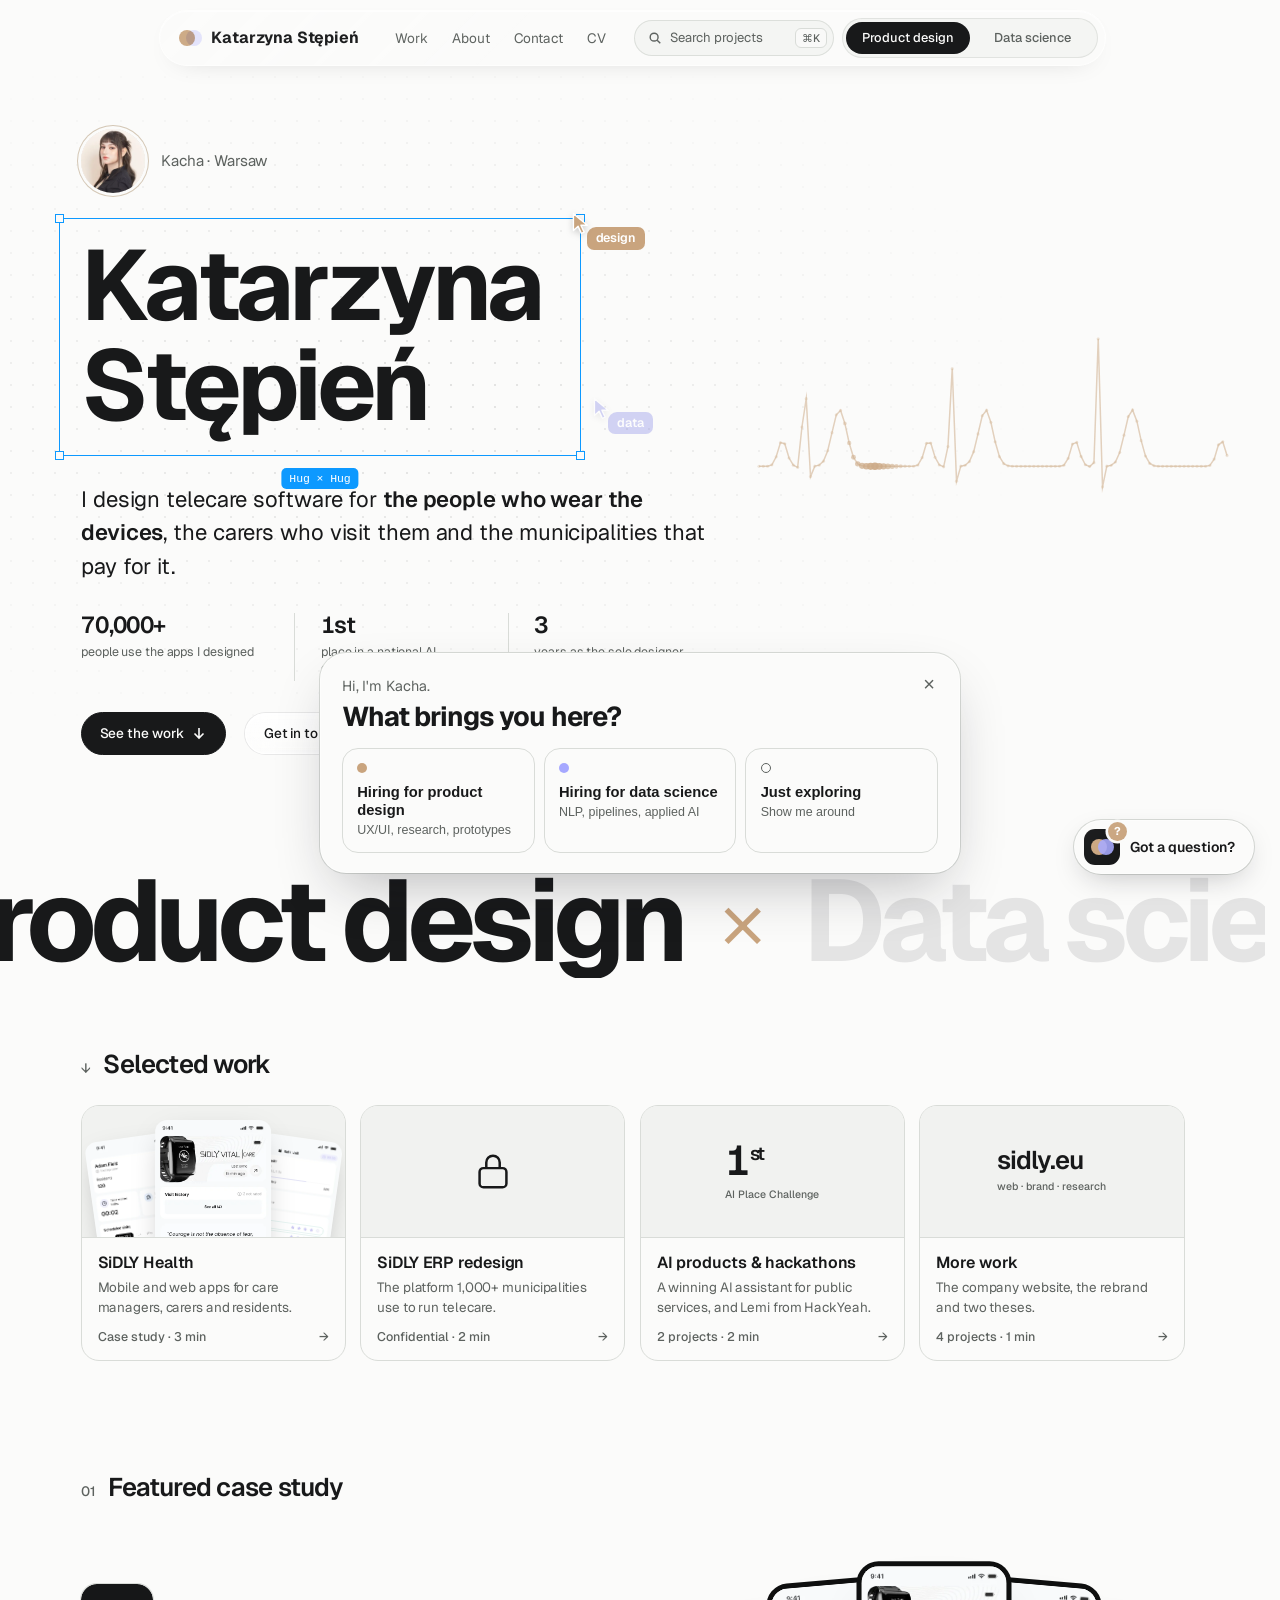
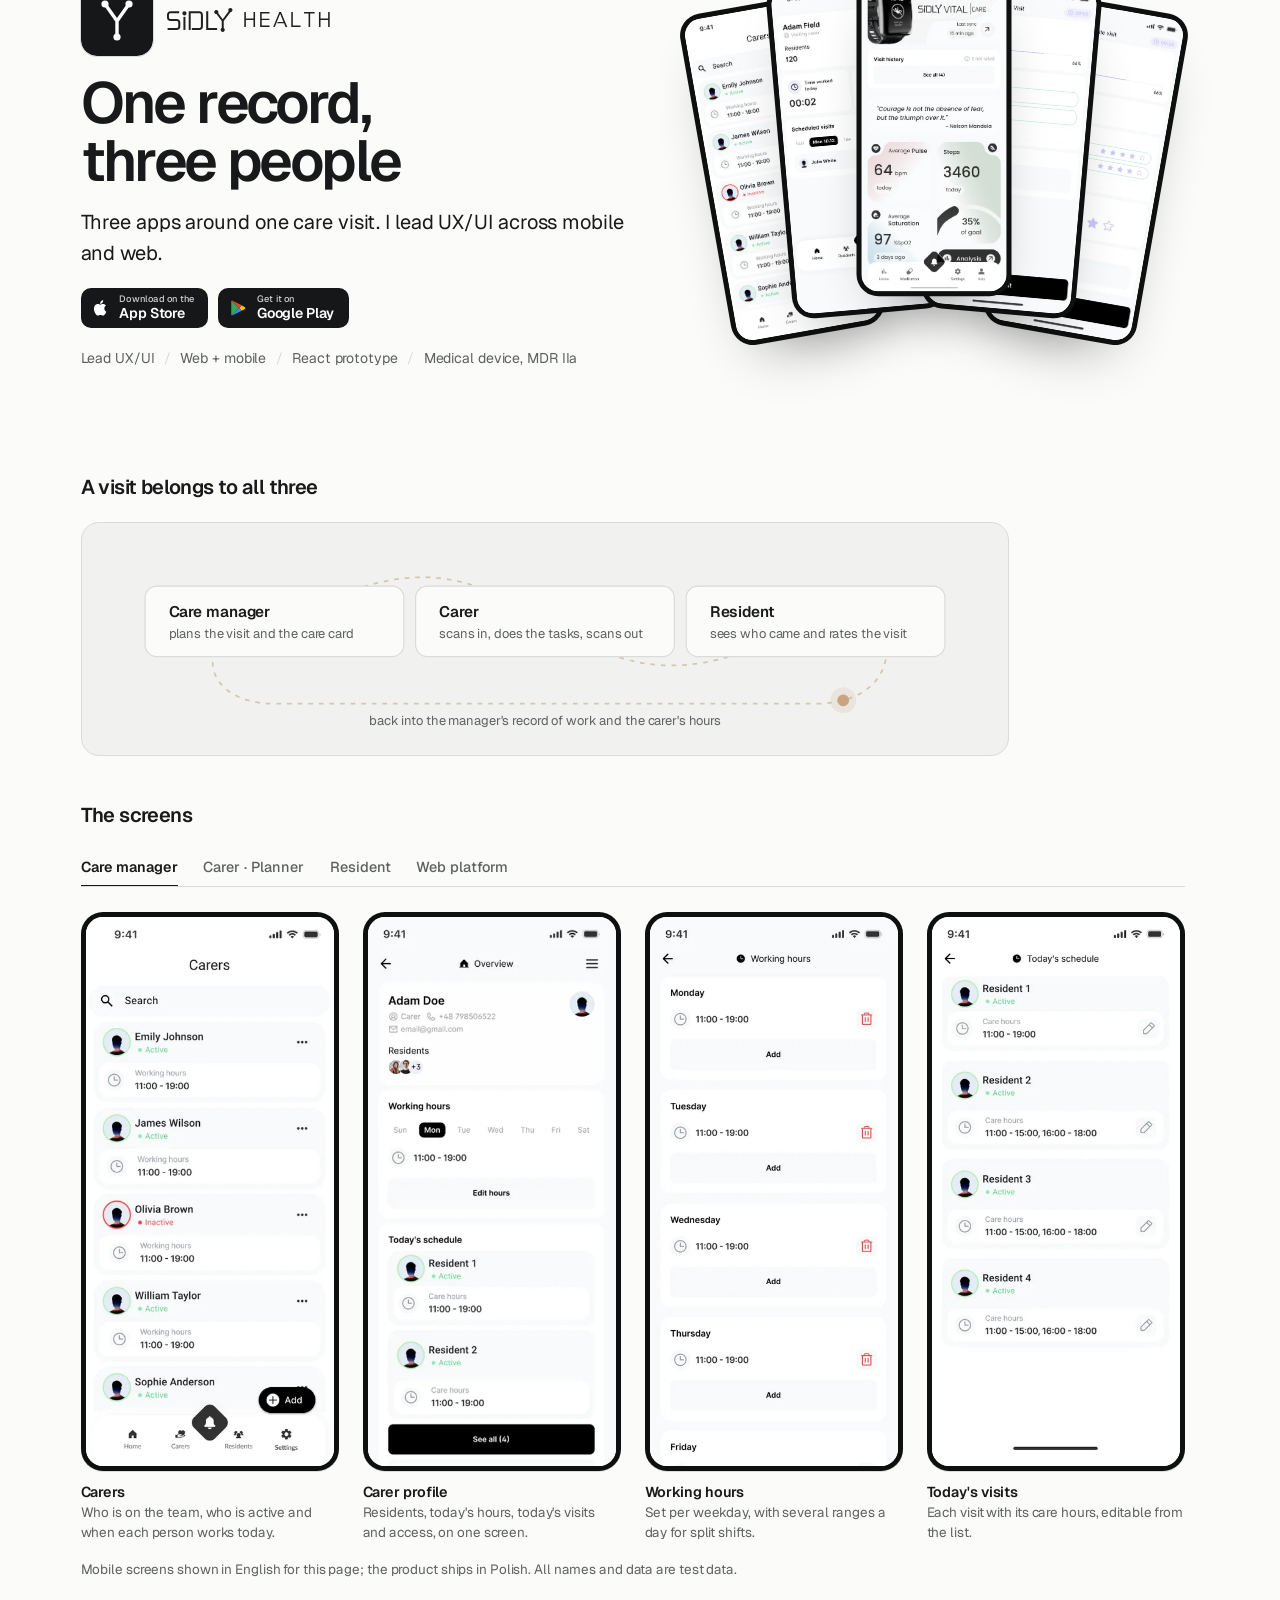
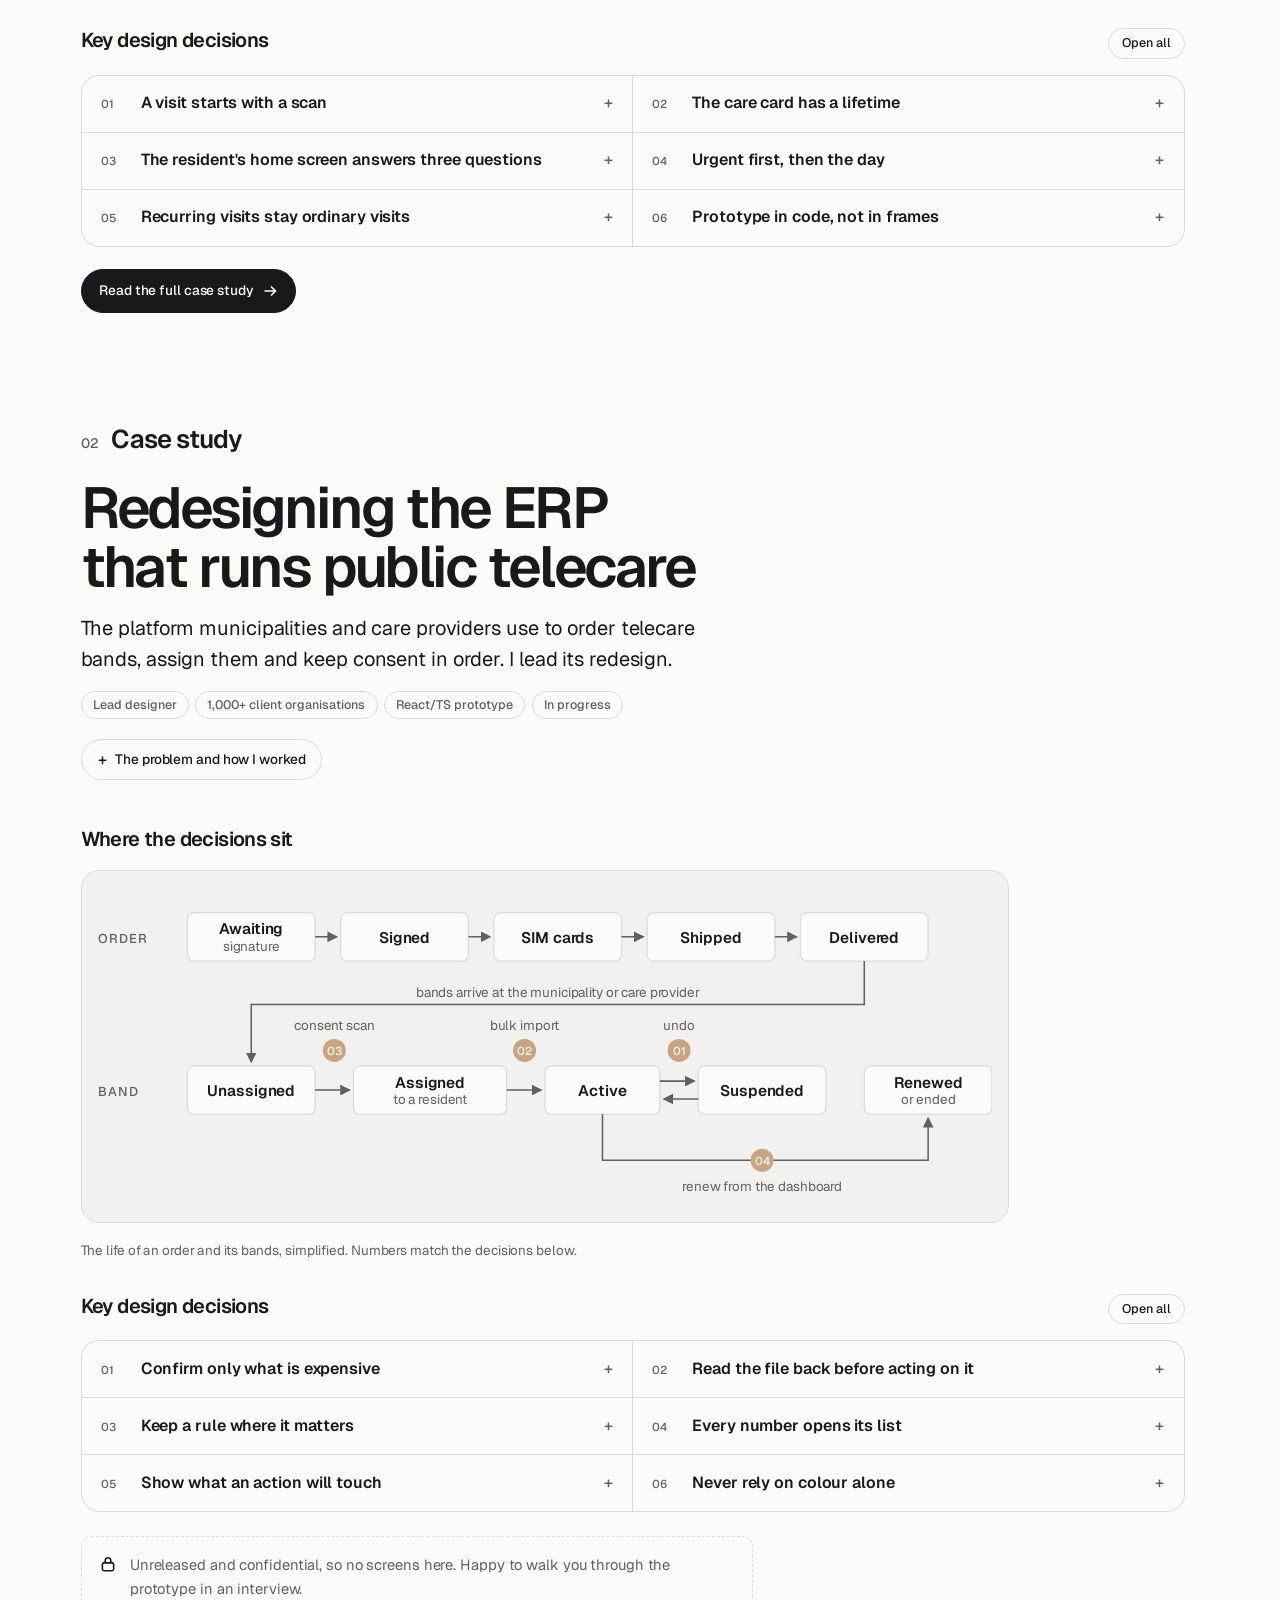
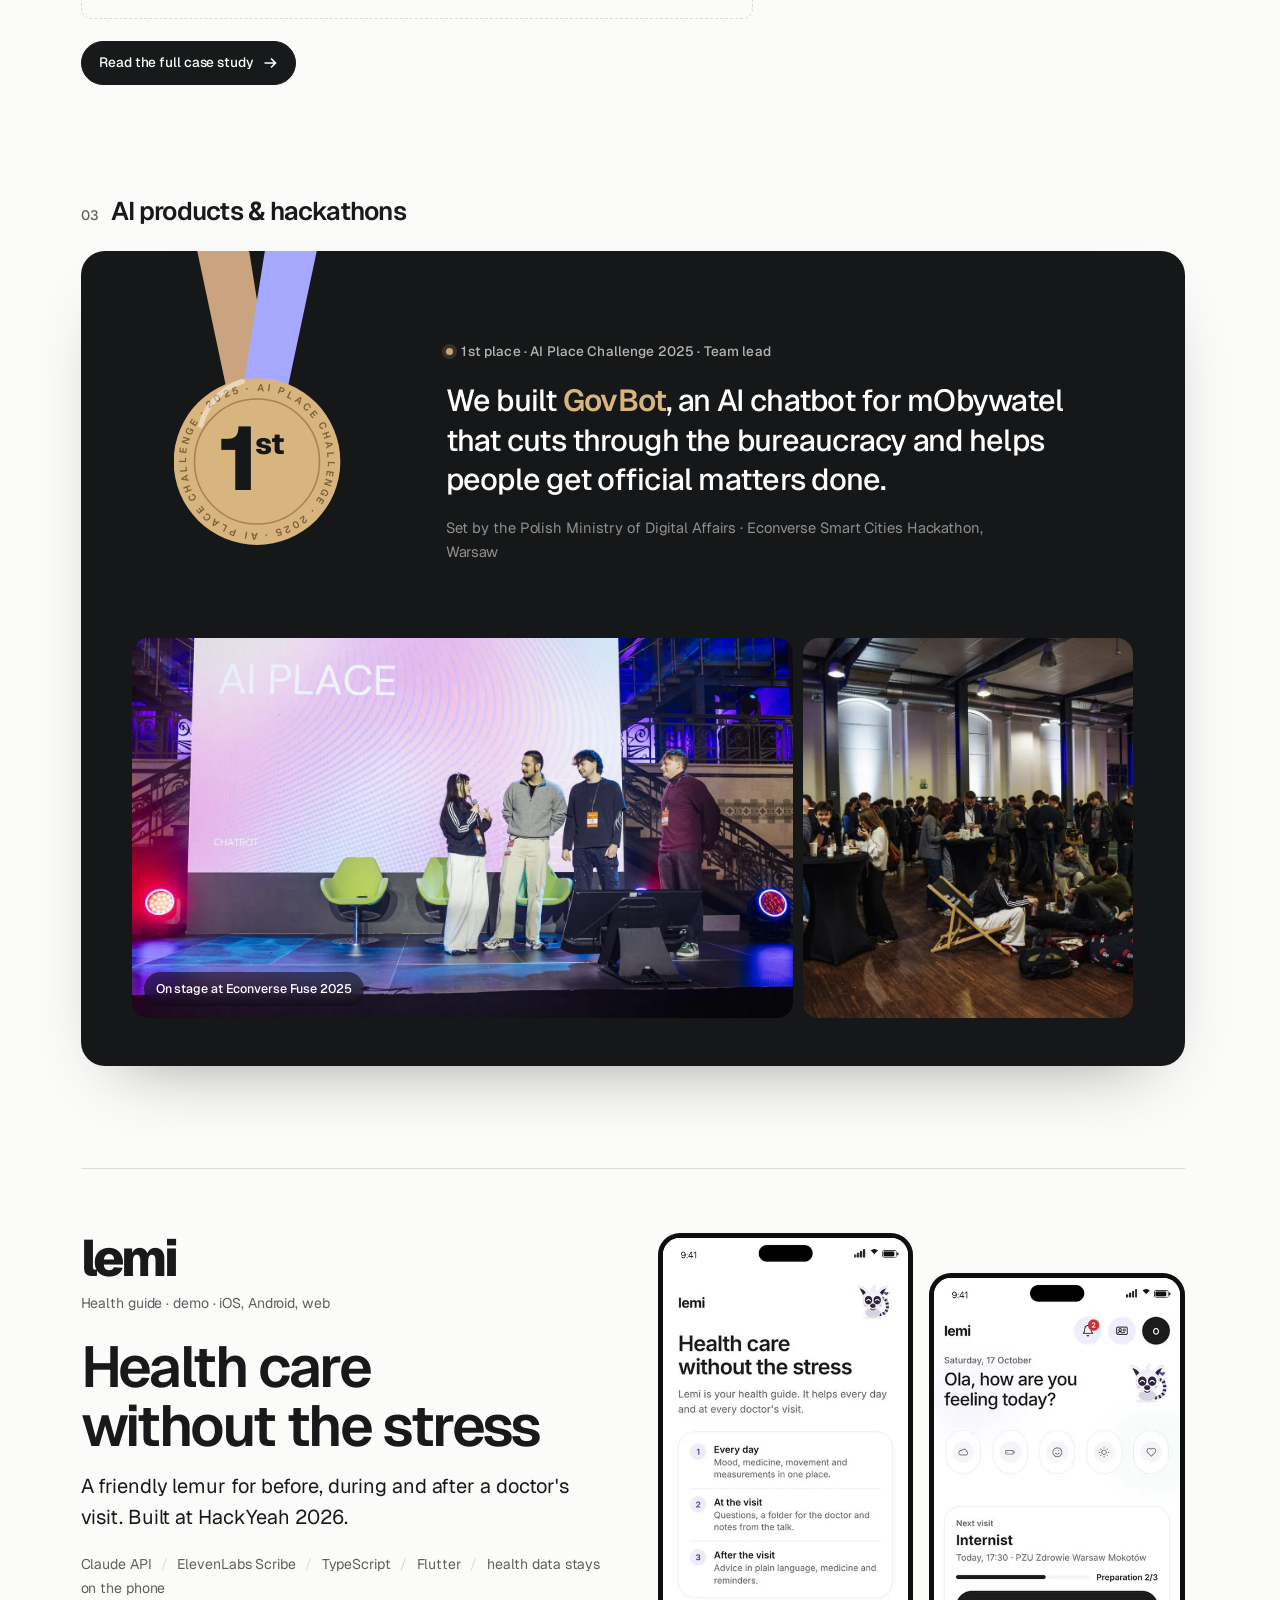
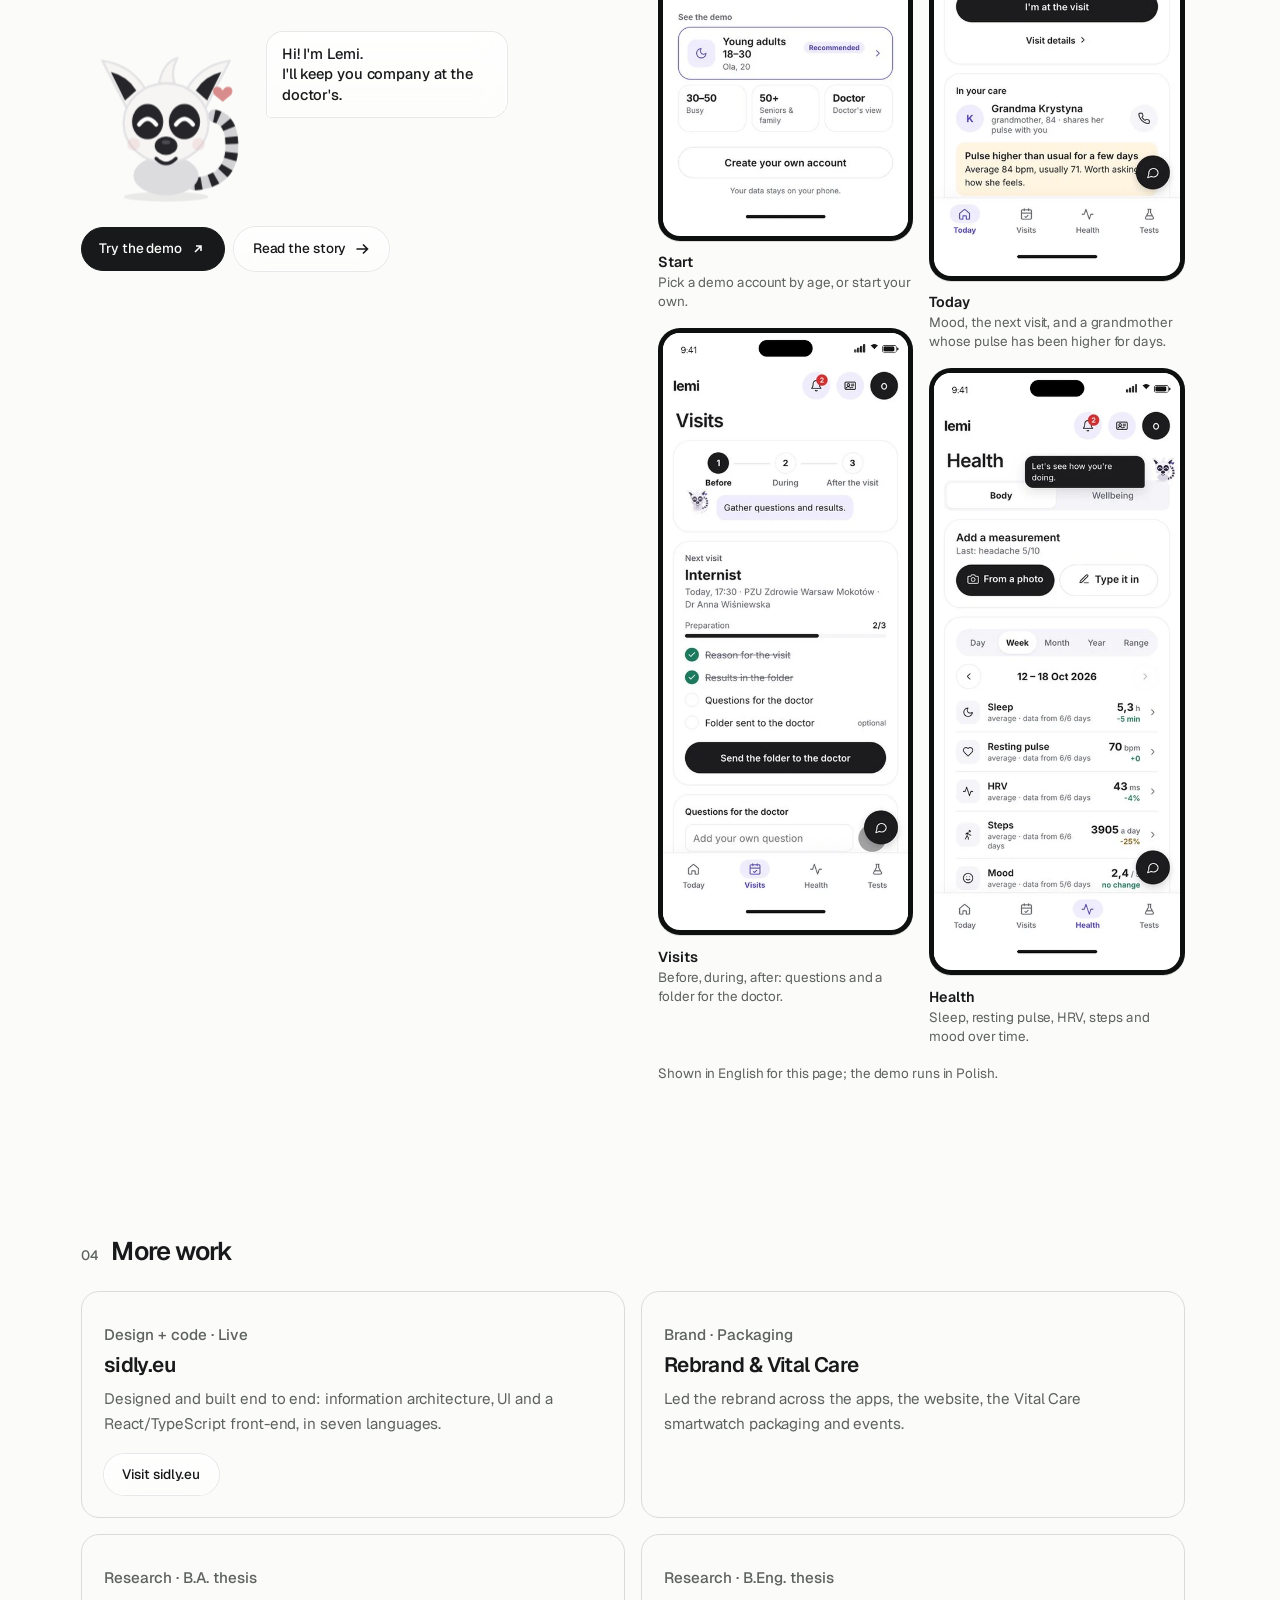
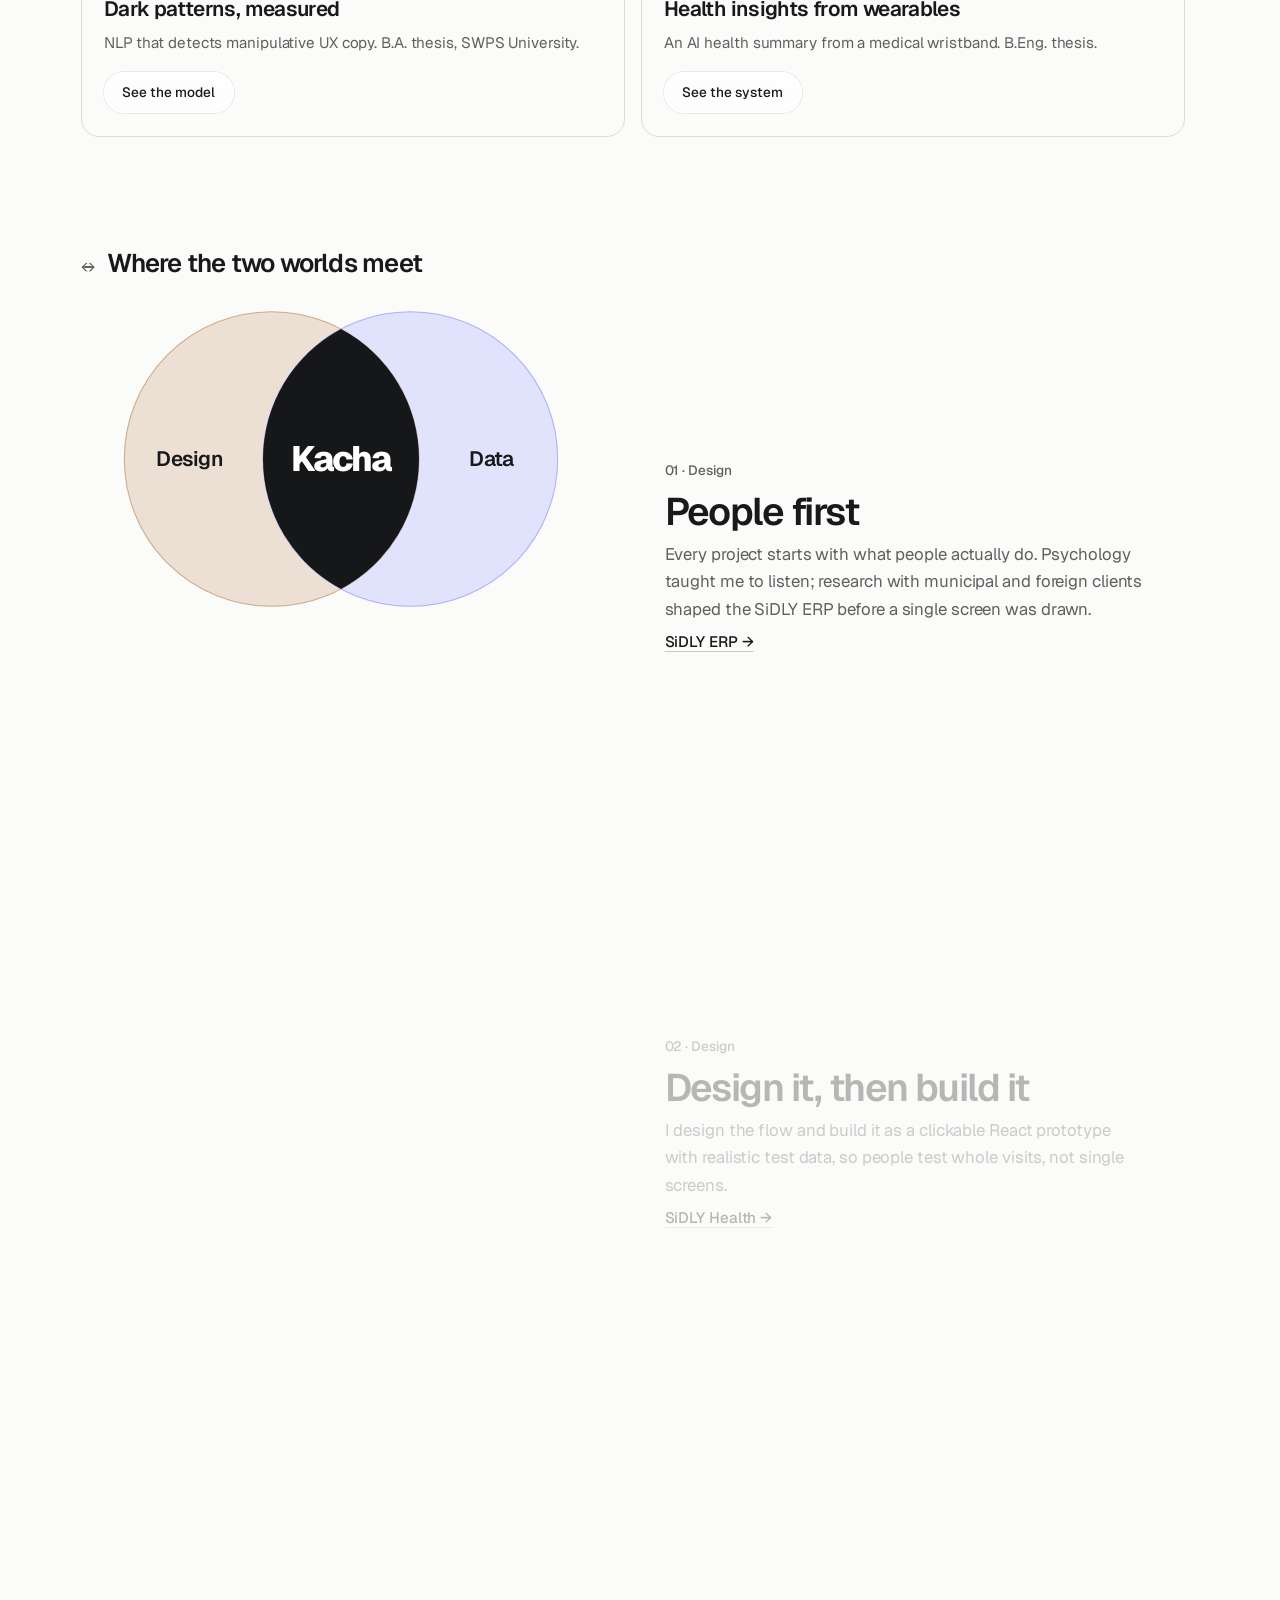
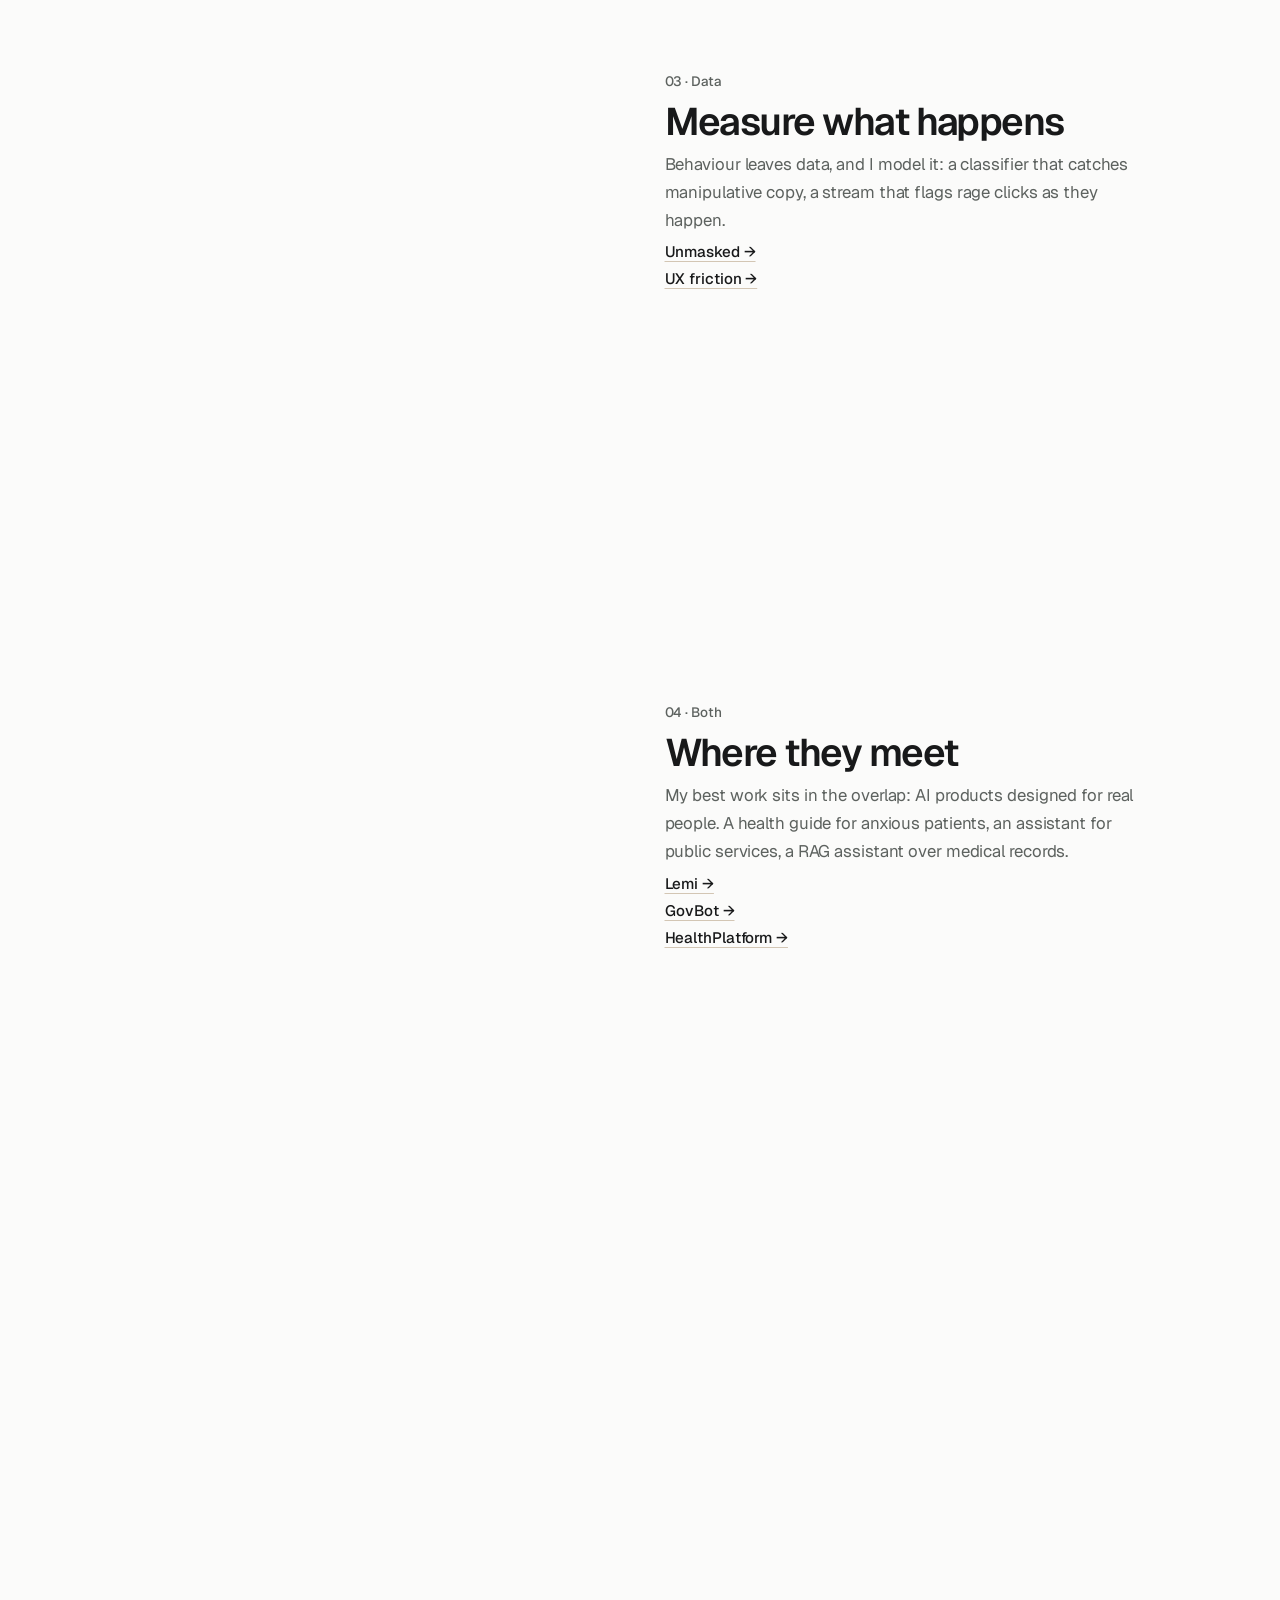
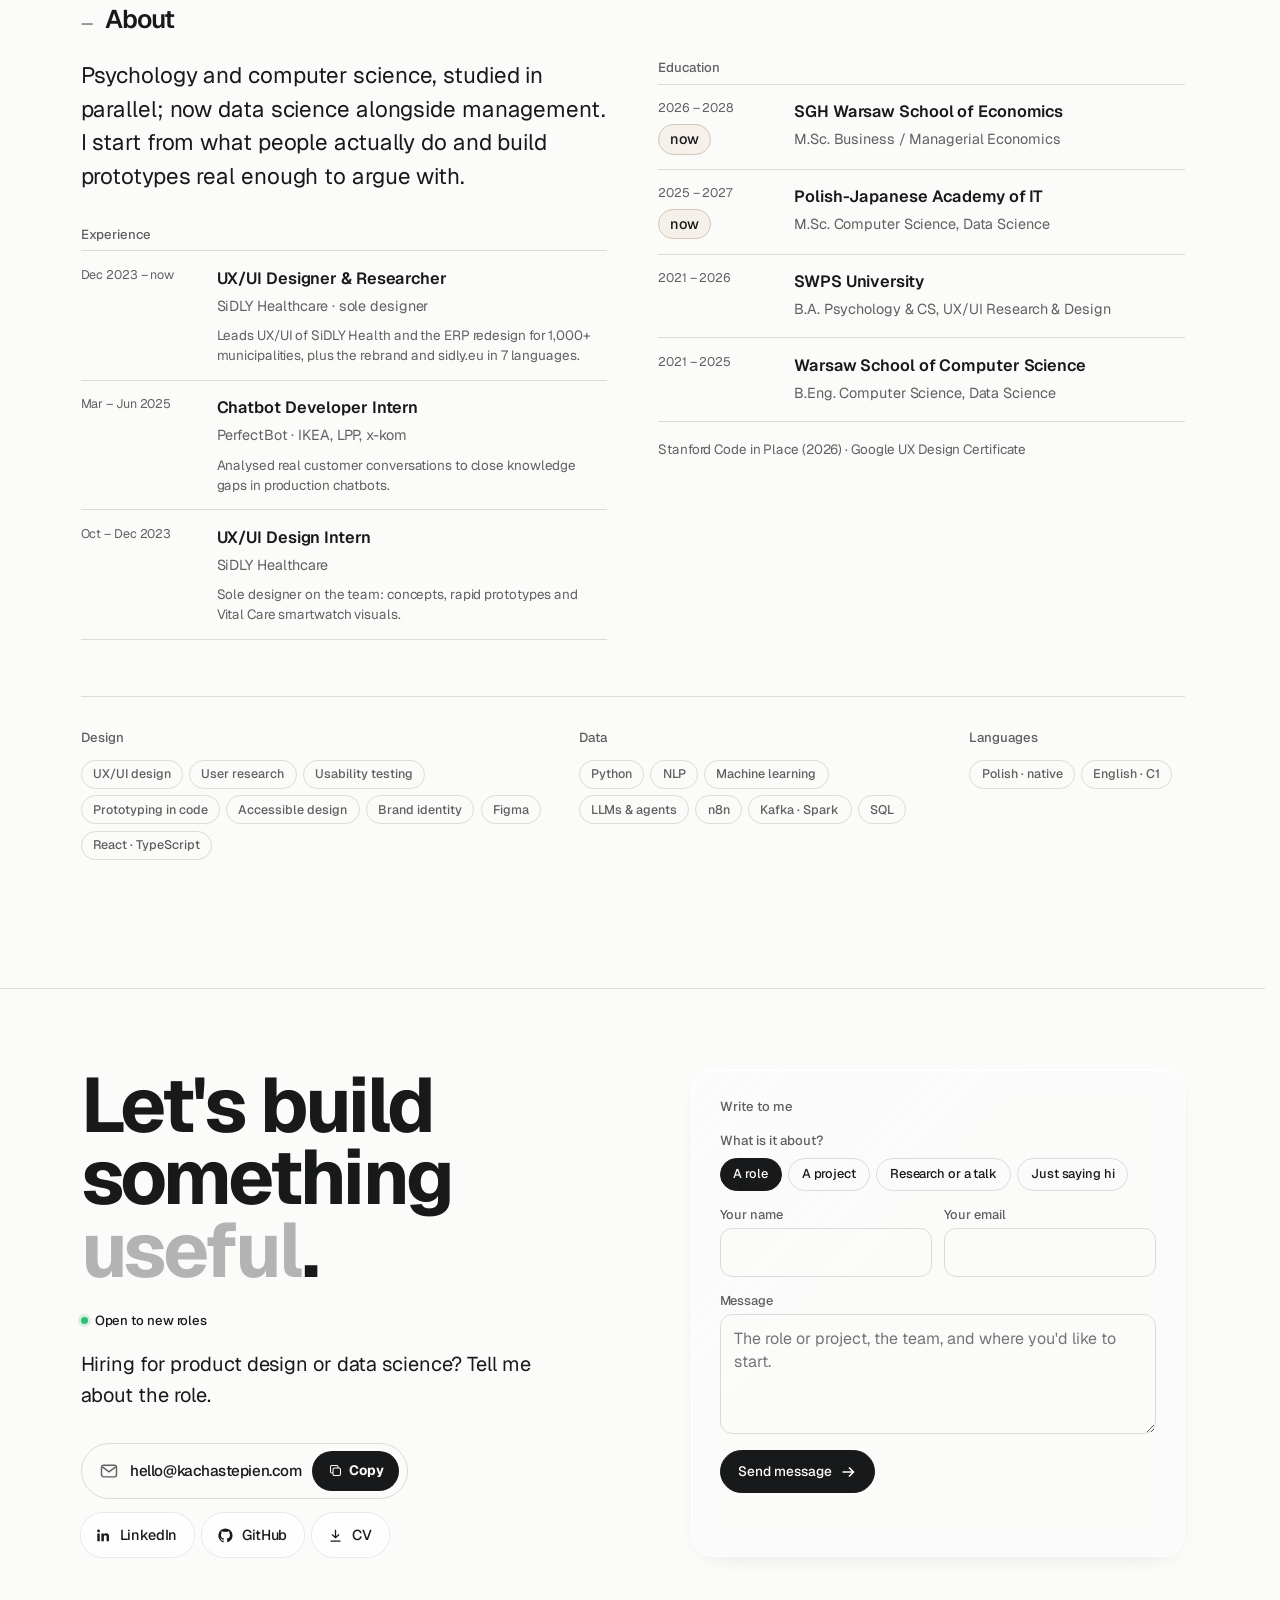
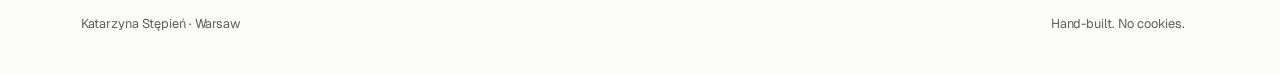
==== commit baeb1c7e: "Open-to-roles line moves from the hero to the contact section Co-Authored-By: Claude Opus 5.5 <norep" ====
--- a/index.html
+++ b/index.html
@@ -2,7 +2,7 @@
 <html lang="en" data-view="design" data-theme="light">
 <head>
 <meta charset="utf-8">
-<meta name="build" content="1792356495">
+<meta name="build" content="1792389583">
 <script>
 /* GitHub Pages lets browsers keep the page for 10 minutes; if a newer build is live, reload once to get it. */
 (function(){try{var b=document.querySelector('meta[name="build"]').content;fetch('/version.txt?'+Date.now(),{cache:'no-store'}).then(function(r){return r.ok?r.text():''}).then(function(v){v=(v||'').trim();if(v&&v!==b&&!sessionStorage.getItem('ks-rl-'+v)){sessionStorage.setItem('ks-rl-'+v,'1');location.reload()}}).catch(function(){})}catch(e){}})();
@@ -44,7 +44,7 @@
  "name": "Katarzyna Stępień · Product Designer & Data Scientist",
  "image": "https://kachastepien.com/assets/og-portrait.png",
  "inLanguage": "en",
- "dateModified": "2026-10-18",
+ "dateModified": "2026-10-19",
  "mainEntity": {
   "@type": "Person",
   "name": "Katarzyna Stępień",
@@ -150,7 +150,7 @@
 try{if(/[?&]fresh\b/.test(location.search)){sessionStorage.removeItem('ks-intro');sessionStorage.removeItem('ks-welcome')}}catch(e){}
 try{if(!location.hash&&!sessionStorage.getItem('ks-intro')&&!matchMedia('(prefers-reduced-motion: reduce)').matches&&!/bot|crawl|spider|slurp|lighthouse|google/i.test(navigator.userAgent))document.documentElement.classList.add('intro')}catch(e){}})();
 </script>
-<link rel="stylesheet" href="assets/site.css?v=446c3a3662">
+<link rel="stylesheet" href="assets/site.css?v=b5f15aab49">
 <script data-goatcounter="https://kachastepien.goatcounter.com/count" async src="//gc.zgo.at/count.js"></script>
 </head>
 <body>
@@ -192,7 +192,7 @@
   <div class="wrap">
     <div class="hero-id">
       <span class="pf"><img decoding="async" fetchpriority="high" class="pf-d" src="assets/katarzyna-stepien.webp" width="320" height="320" alt="Portrait of Katarzyna Stępień"><span class="pf-a" aria-hidden="true"></span></span>
-      <div class="hid-t"><p class="muted" style="font-size:.95rem">Kacha · Warsaw</p><p class="avail"><i aria-hidden="true"></i>Open to new roles</p></div>
+      <p class="muted" style="font-size:.95rem">Kacha · Warsaw</p>
     </div>
     <div class="figsel">
       <h1 id="name"><span class="line" data-split>Katarzyna</span><span class="line" data-split>Stępień</span></h1>
@@ -723,6 +723,7 @@
    <div class="contact-grid">
     <div>
       <h2 class="reveal">Let's build<br>something <em>useful</em>.</h2>
+      <p class="avail reveal d1"><i aria-hidden="true"></i>Open to new roles</p>
       <p class="lede reveal d1" style="max-width:30rem">Hiring for product design or data science? Tell me about the role.</p>
       <div class="row reveal d1">
         <button class="mailchip" type="button" id="copy-email" aria-label="Copy email address hello@kachastepien.com"><svg viewBox="0 0 24 24" fill="none" stroke="currentColor" stroke-width="1.7" aria-hidden="true"><rect x="3" y="5" width="18" height="14" rx="2.5"/><path d="m4 7 8 6 8-6"/></svg><span id="email">hello@kachastepien.com</span><span class="mc"><svg class="ic-copy" viewBox="0 0 24 24" fill="none" stroke="currentColor" stroke-width="1.7" aria-hidden="true"><rect x="8" y="8" width="12" height="12" rx="2.5"/><path d="M16 8V6a2 2 0 0 0-2-2H6a2 2 0 0 0-2 2v8a2 2 0 0 0 2 2h2"/></svg><b>Copy</b></span></button>
--- a/assets/site.css
+++ b/assets/site.css
@@ -1304,3 +1304,4 @@
 .hid-t{display:grid;gap:.35rem}
 .avail{display:inline-flex;align-items:center;gap:.45rem;font-size:.82rem;font-weight:500;color:var(--fg)}
 .avail i{width:7px;height:7px;border-radius:50%;background:#2fbf71;box-shadow:0 0 0 3px rgba(47,191,113,.18)}
+.end .avail{margin:1.4rem 0 -.4rem}
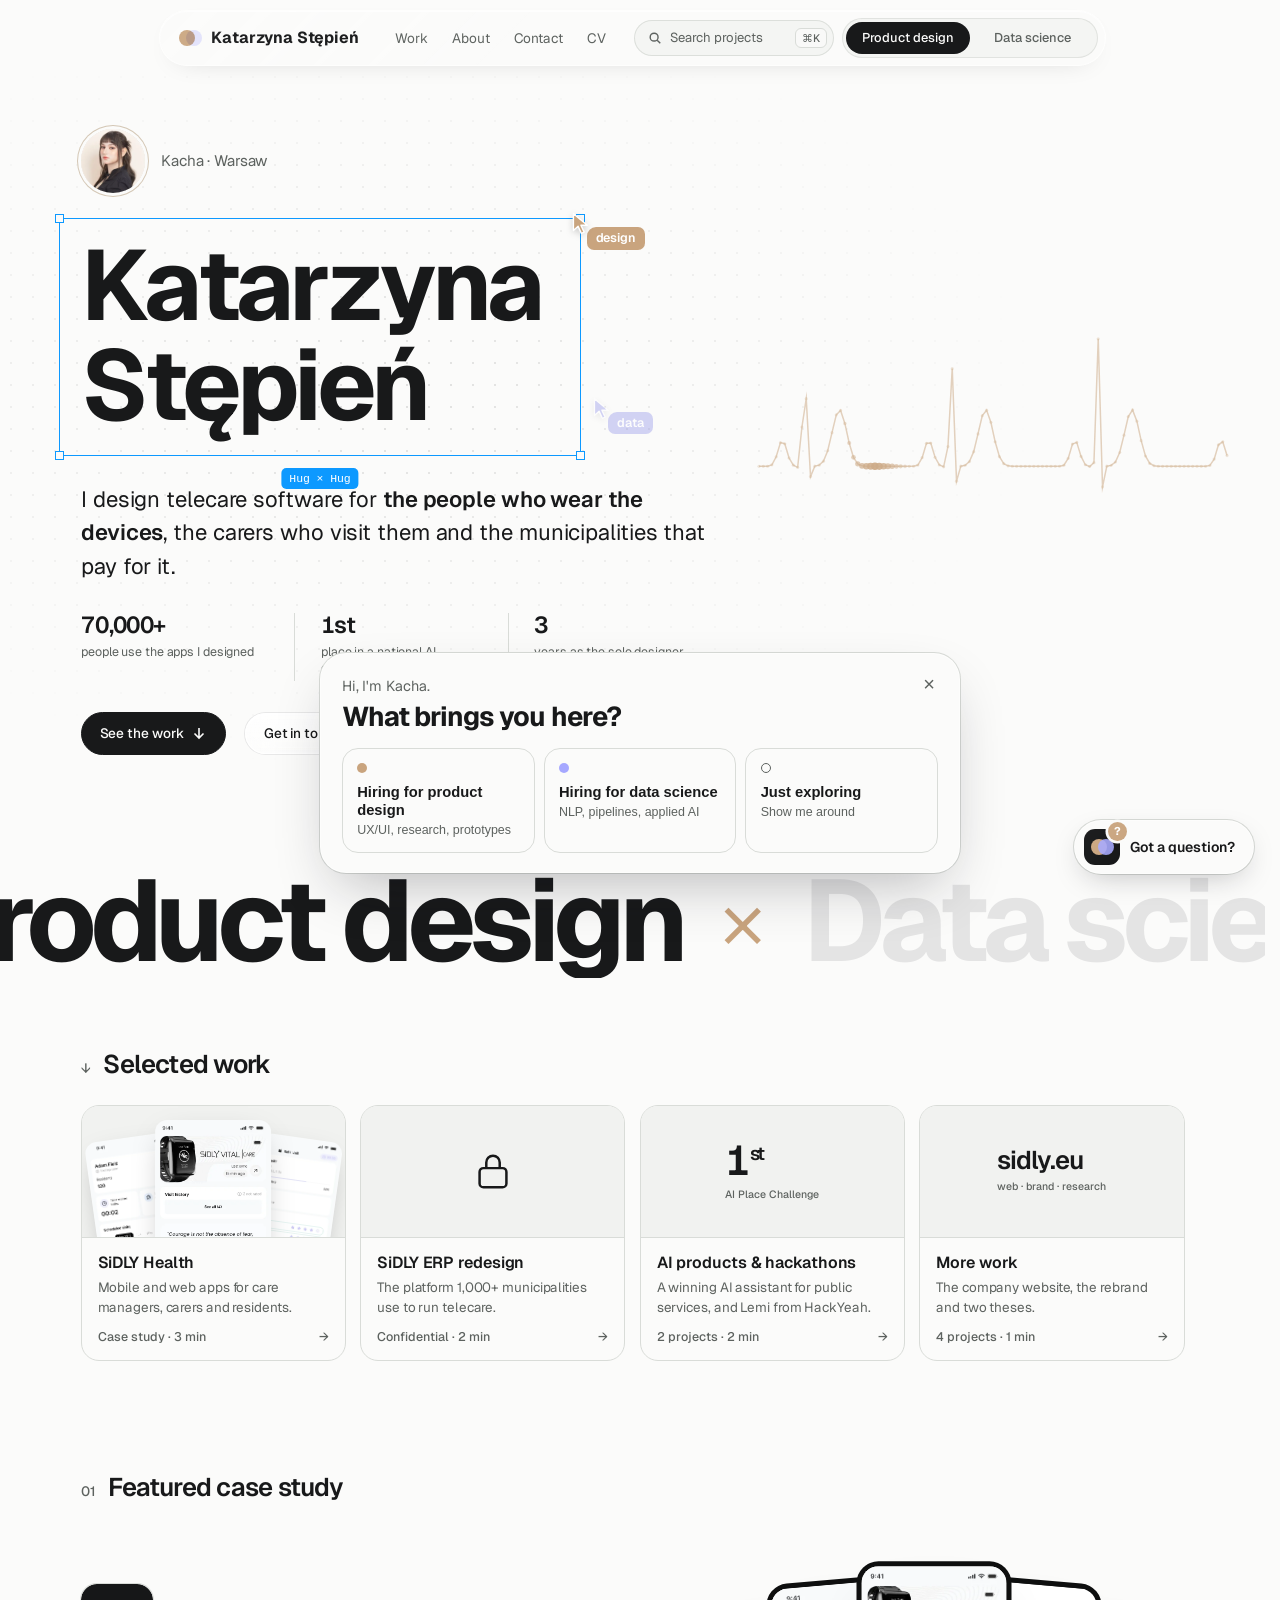
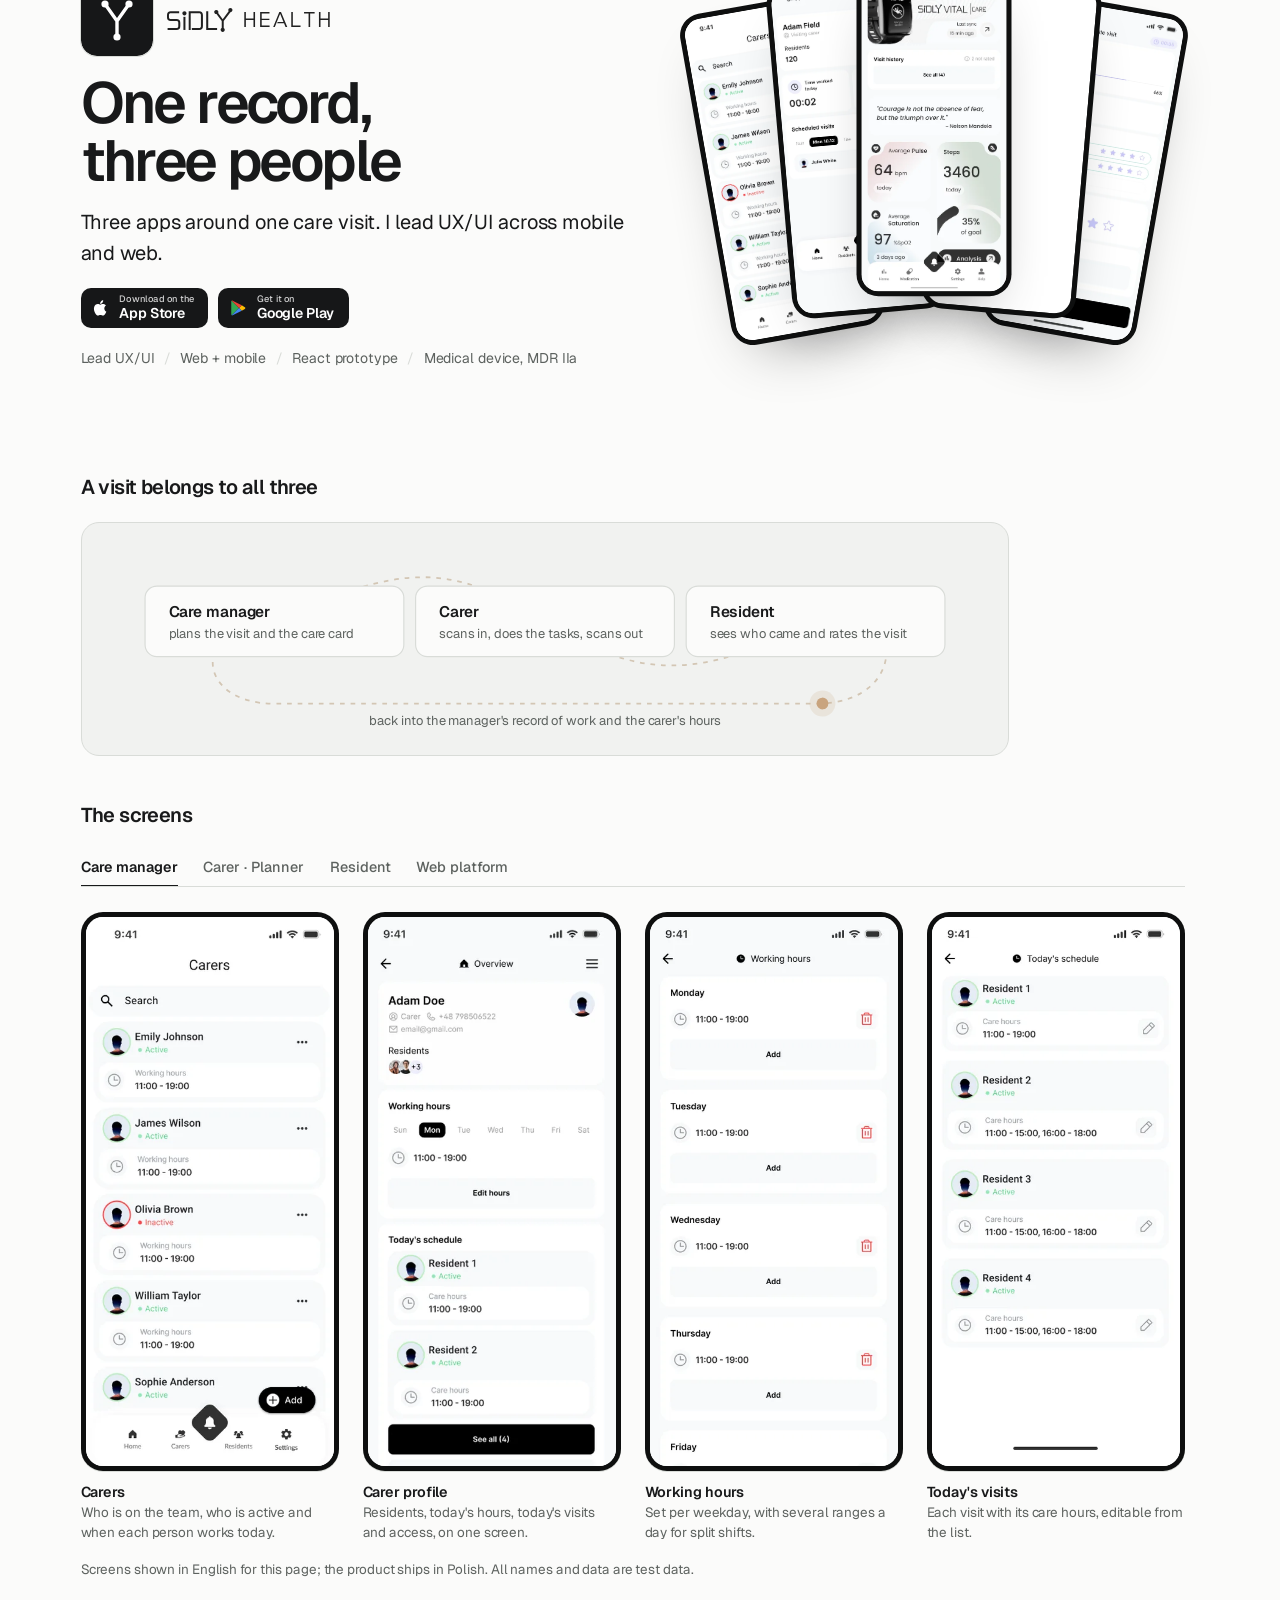
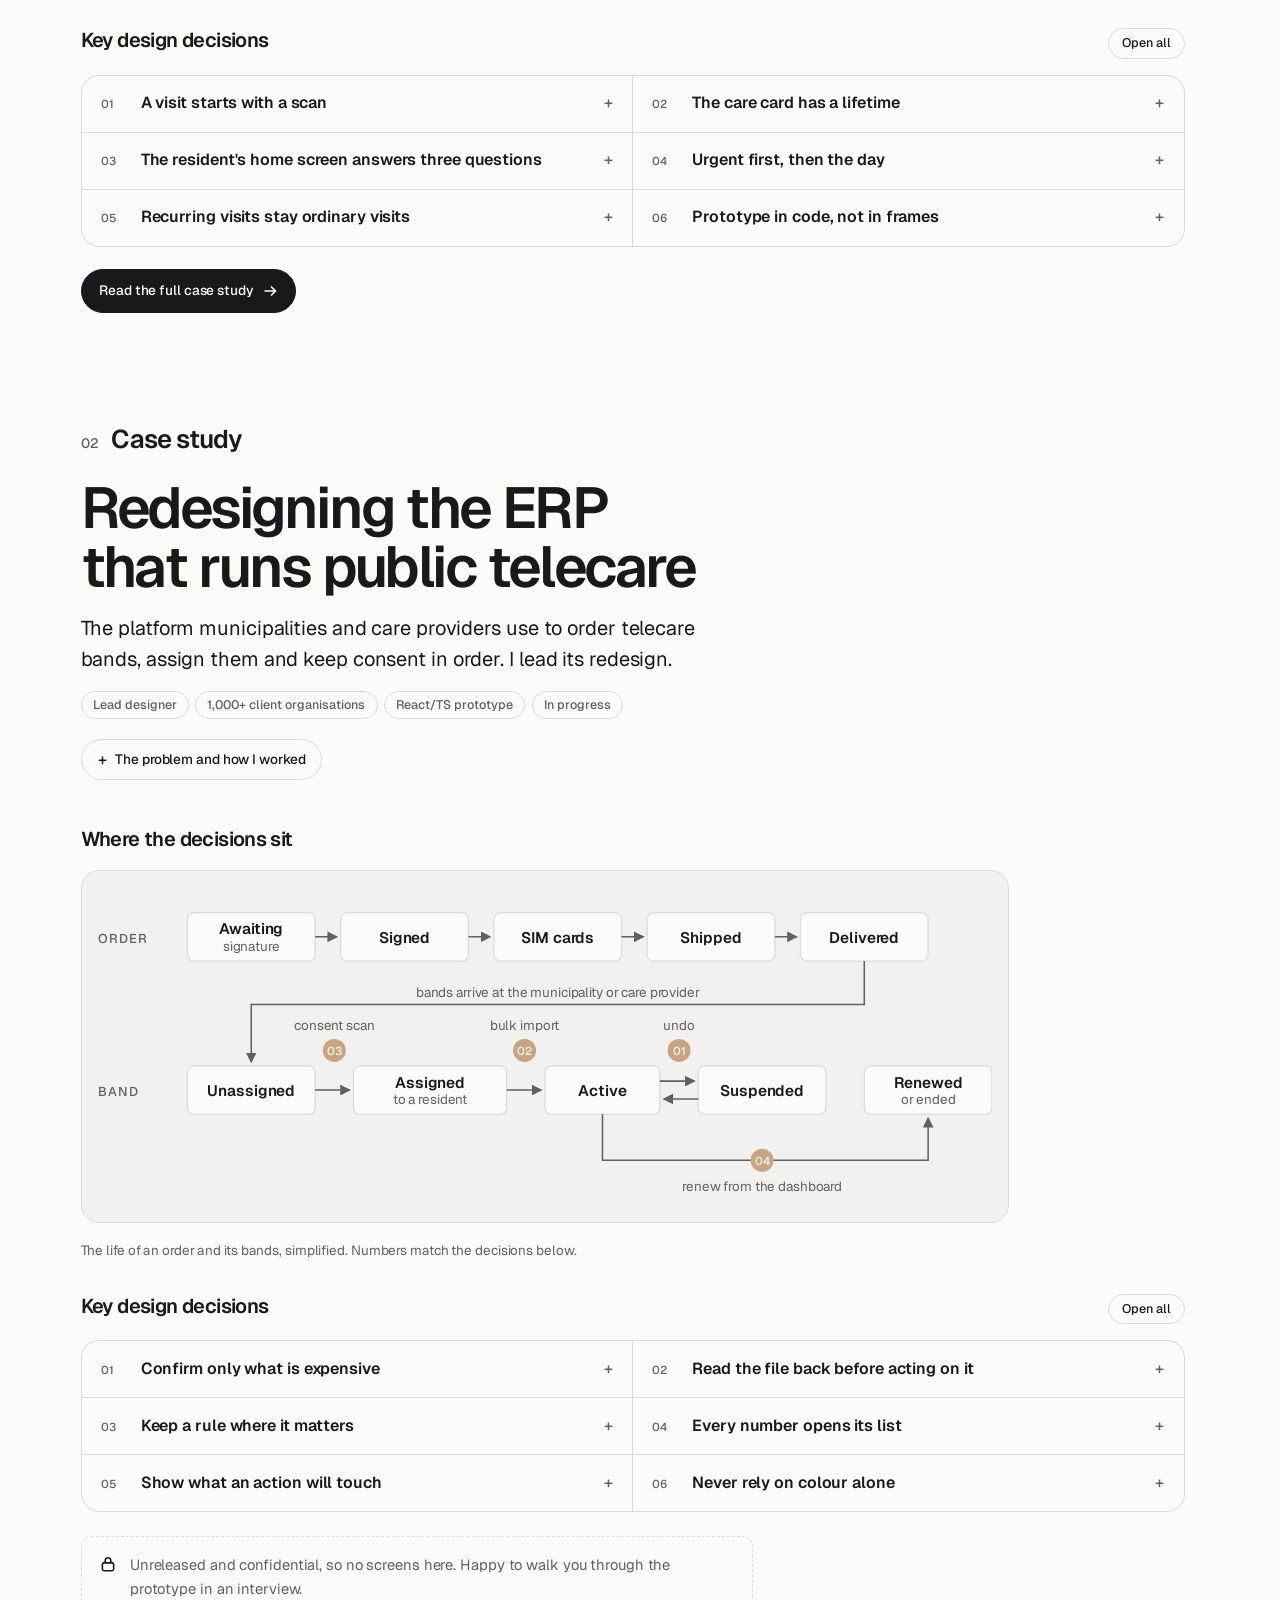
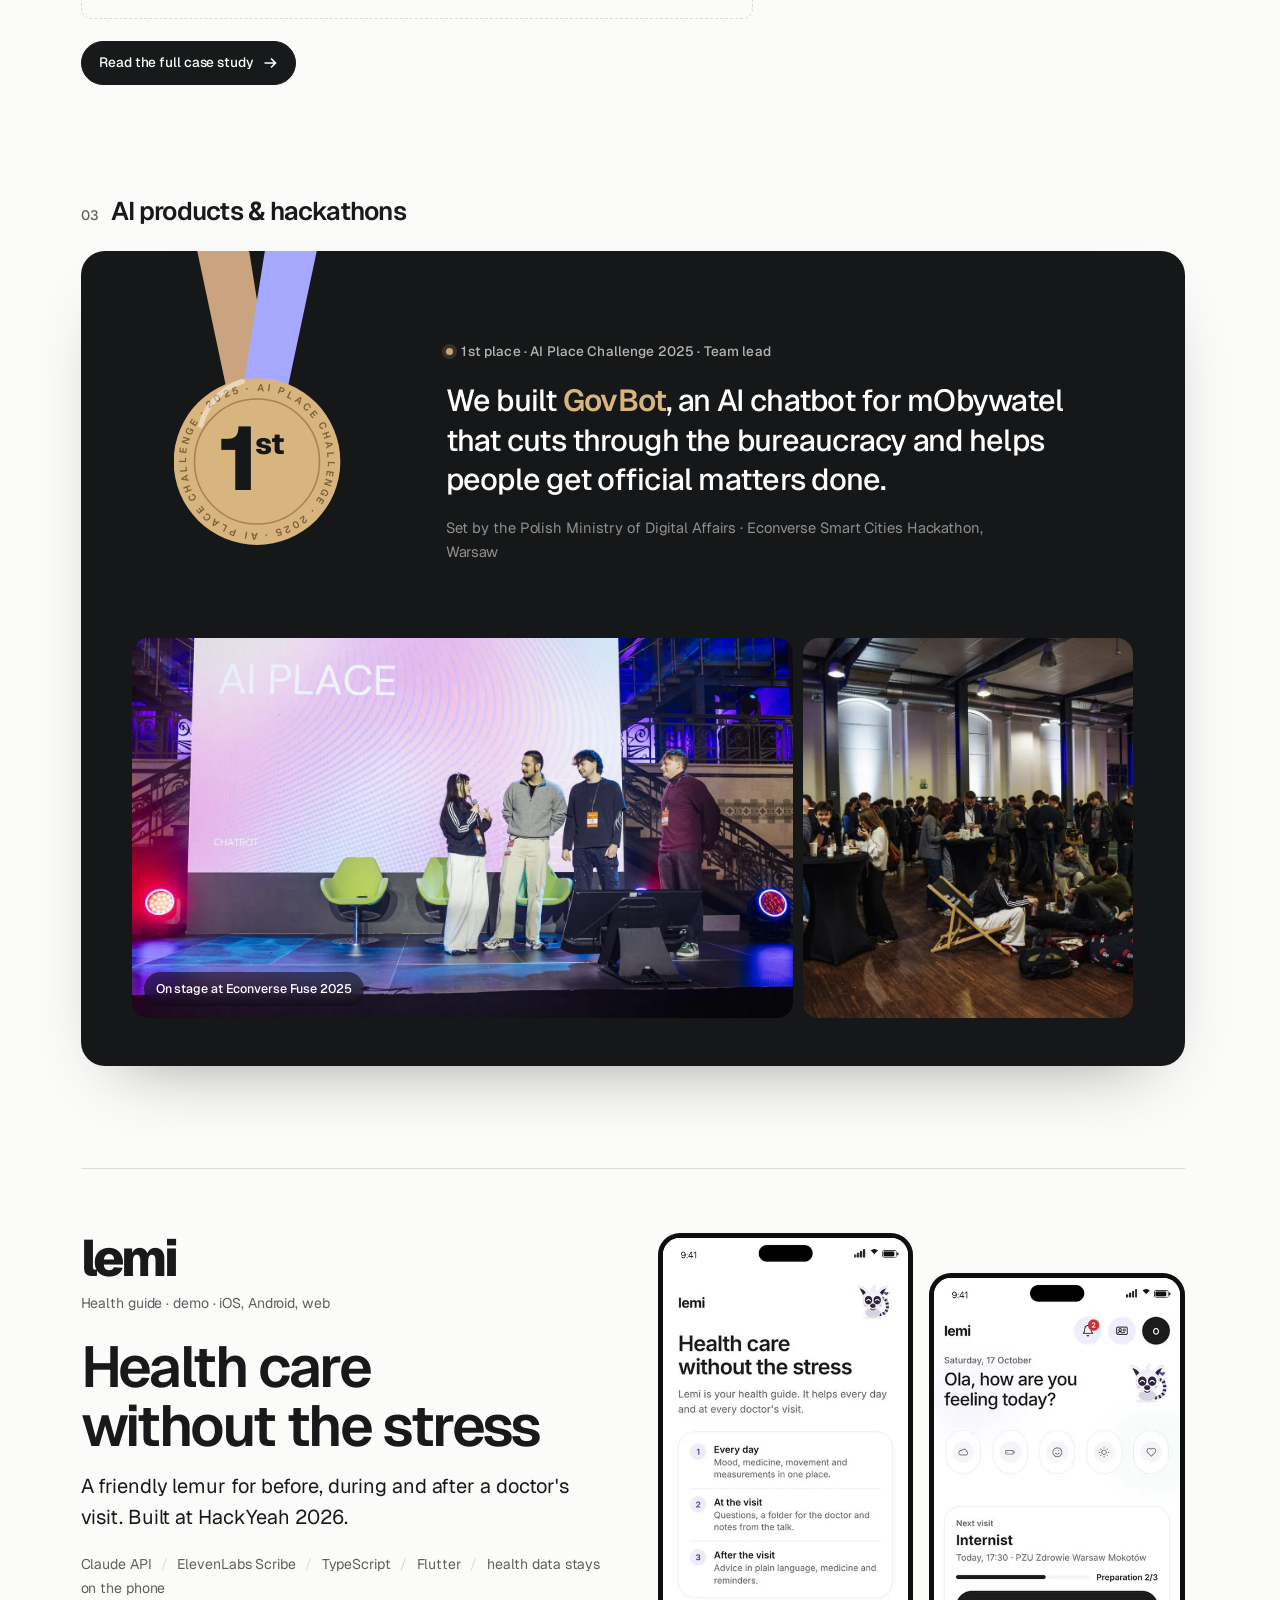
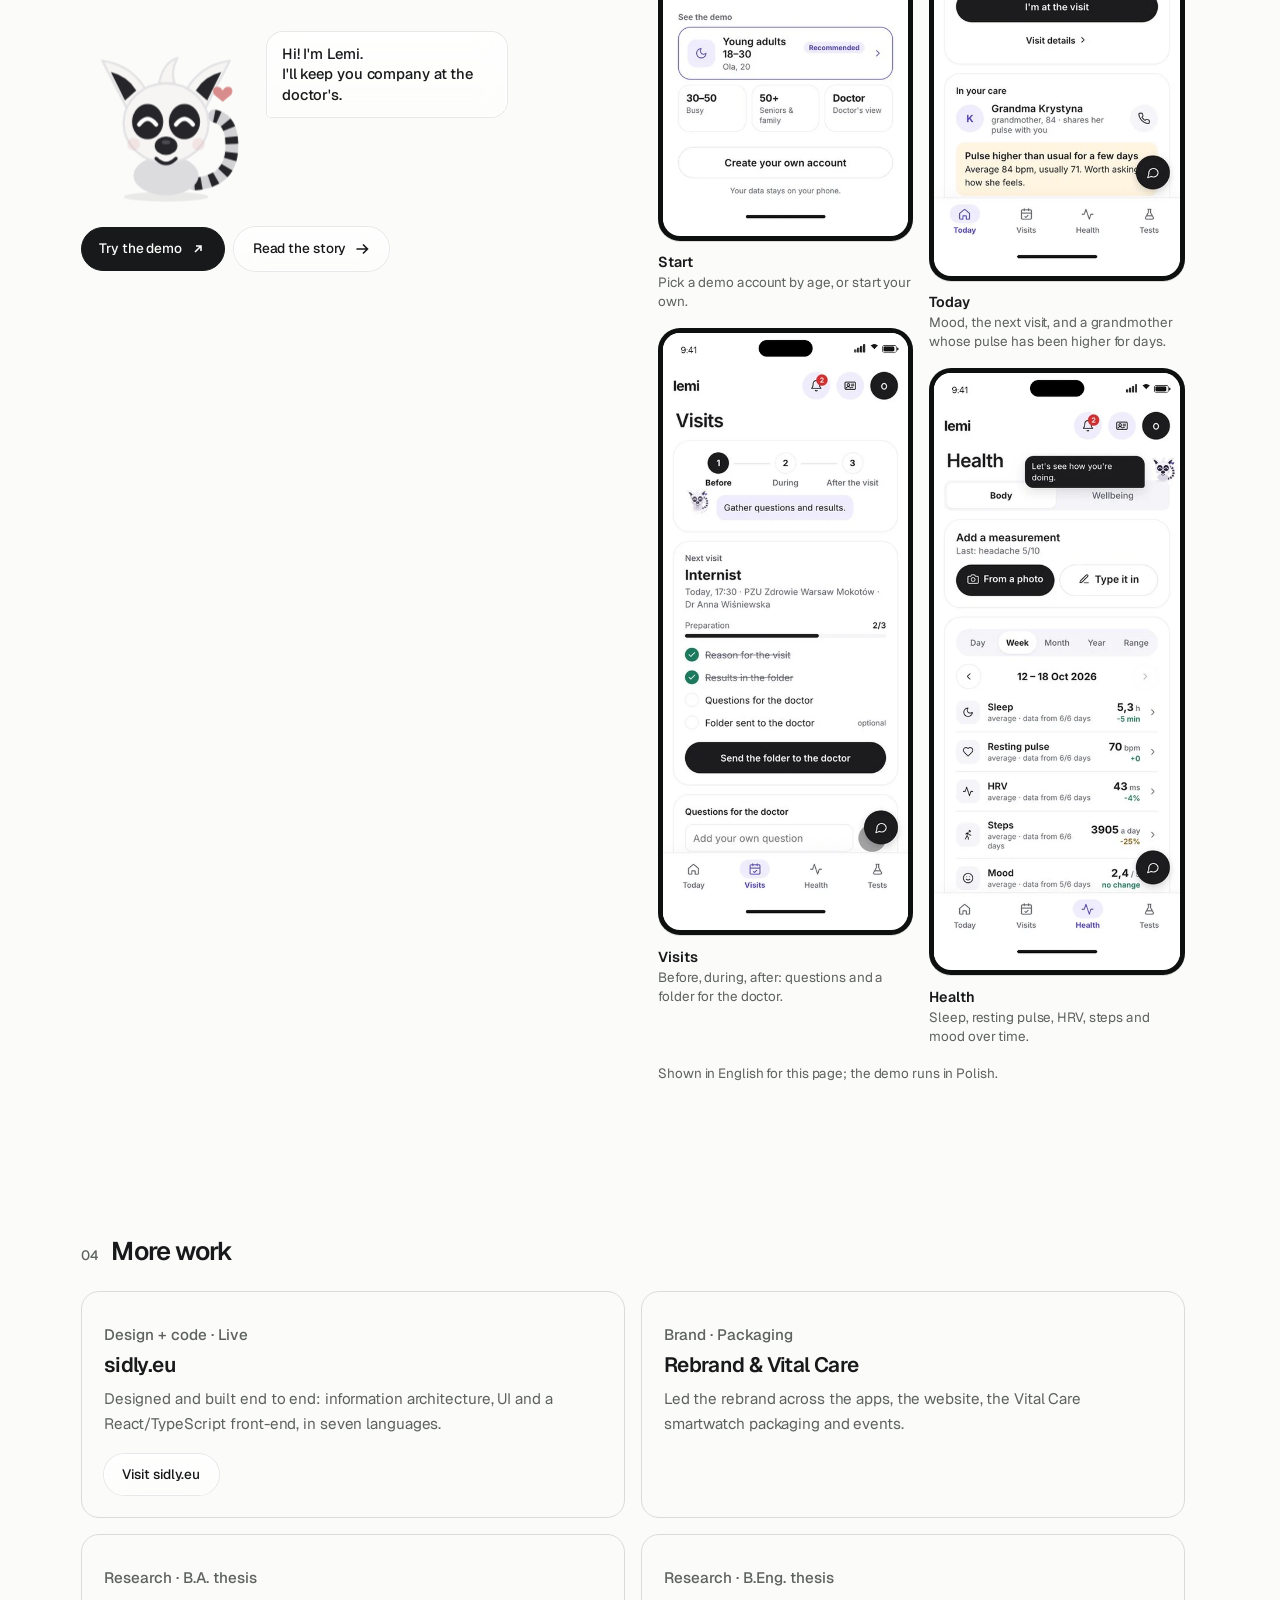
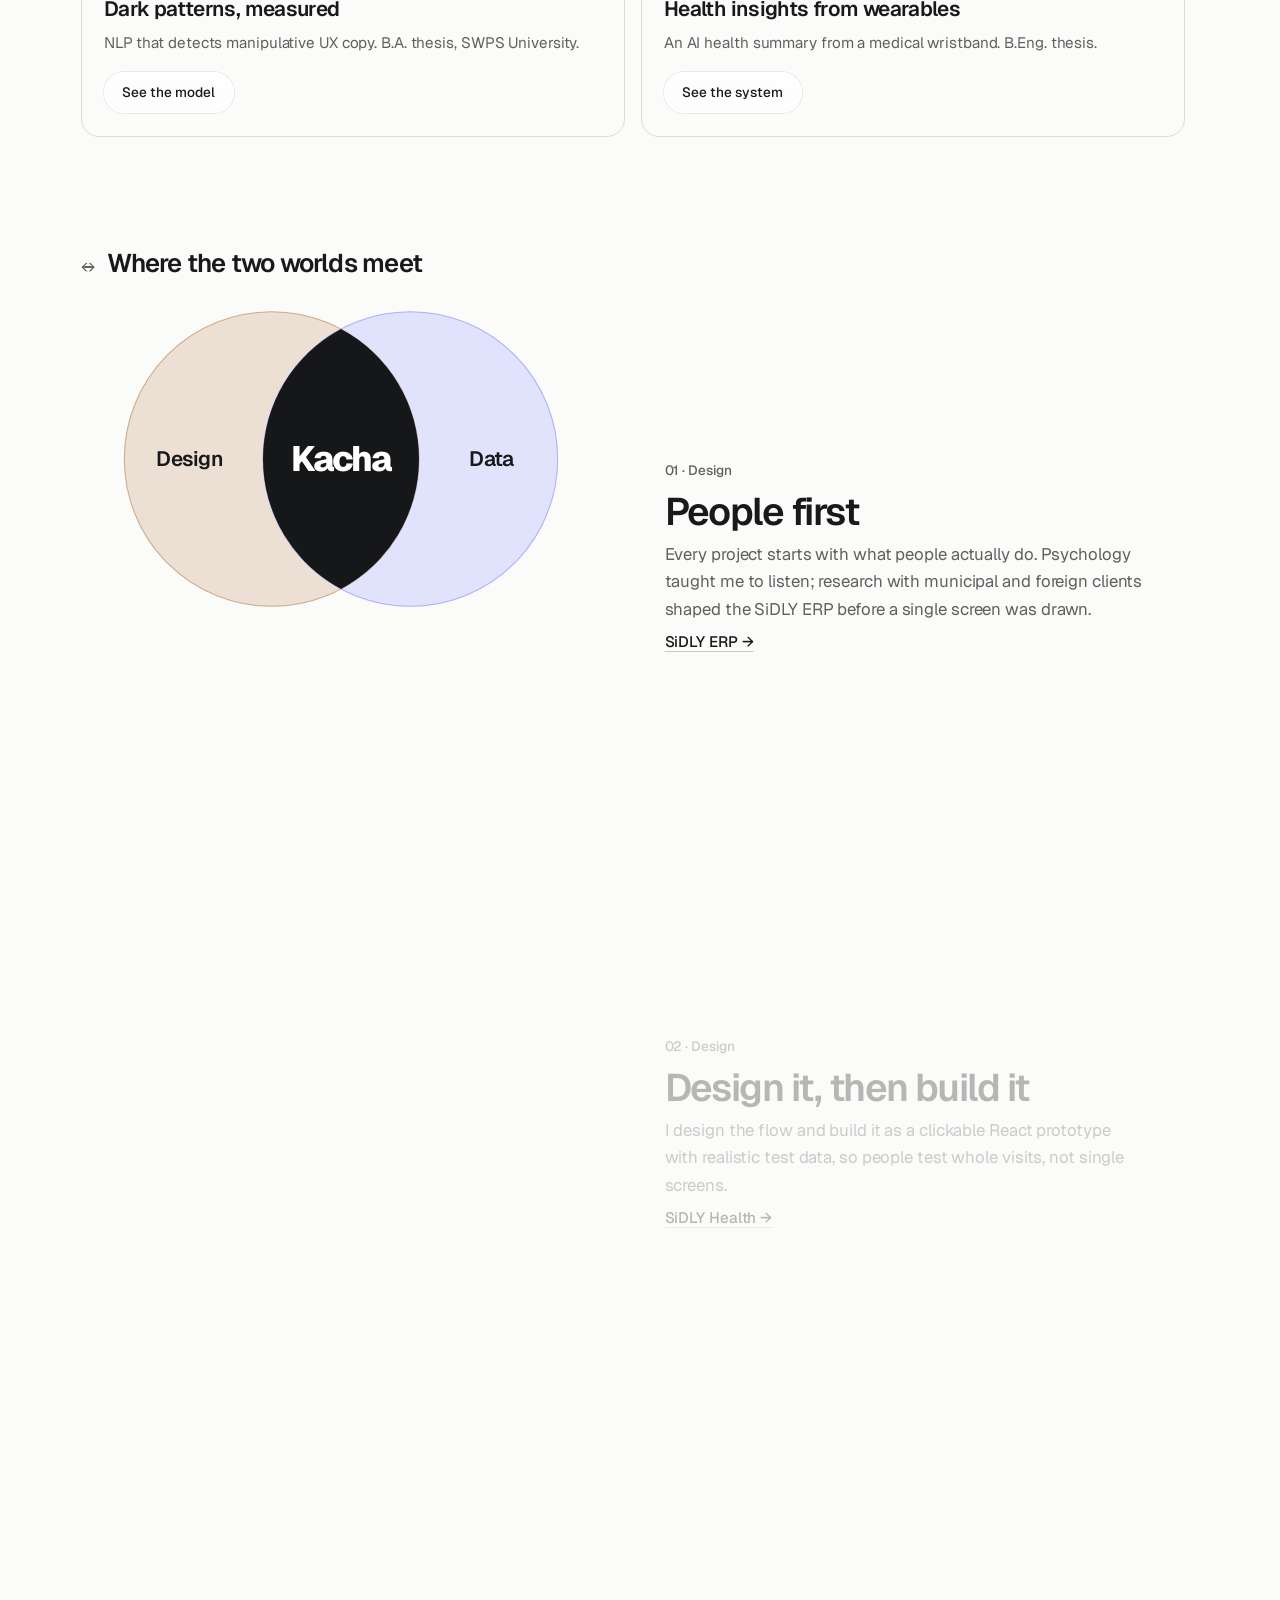
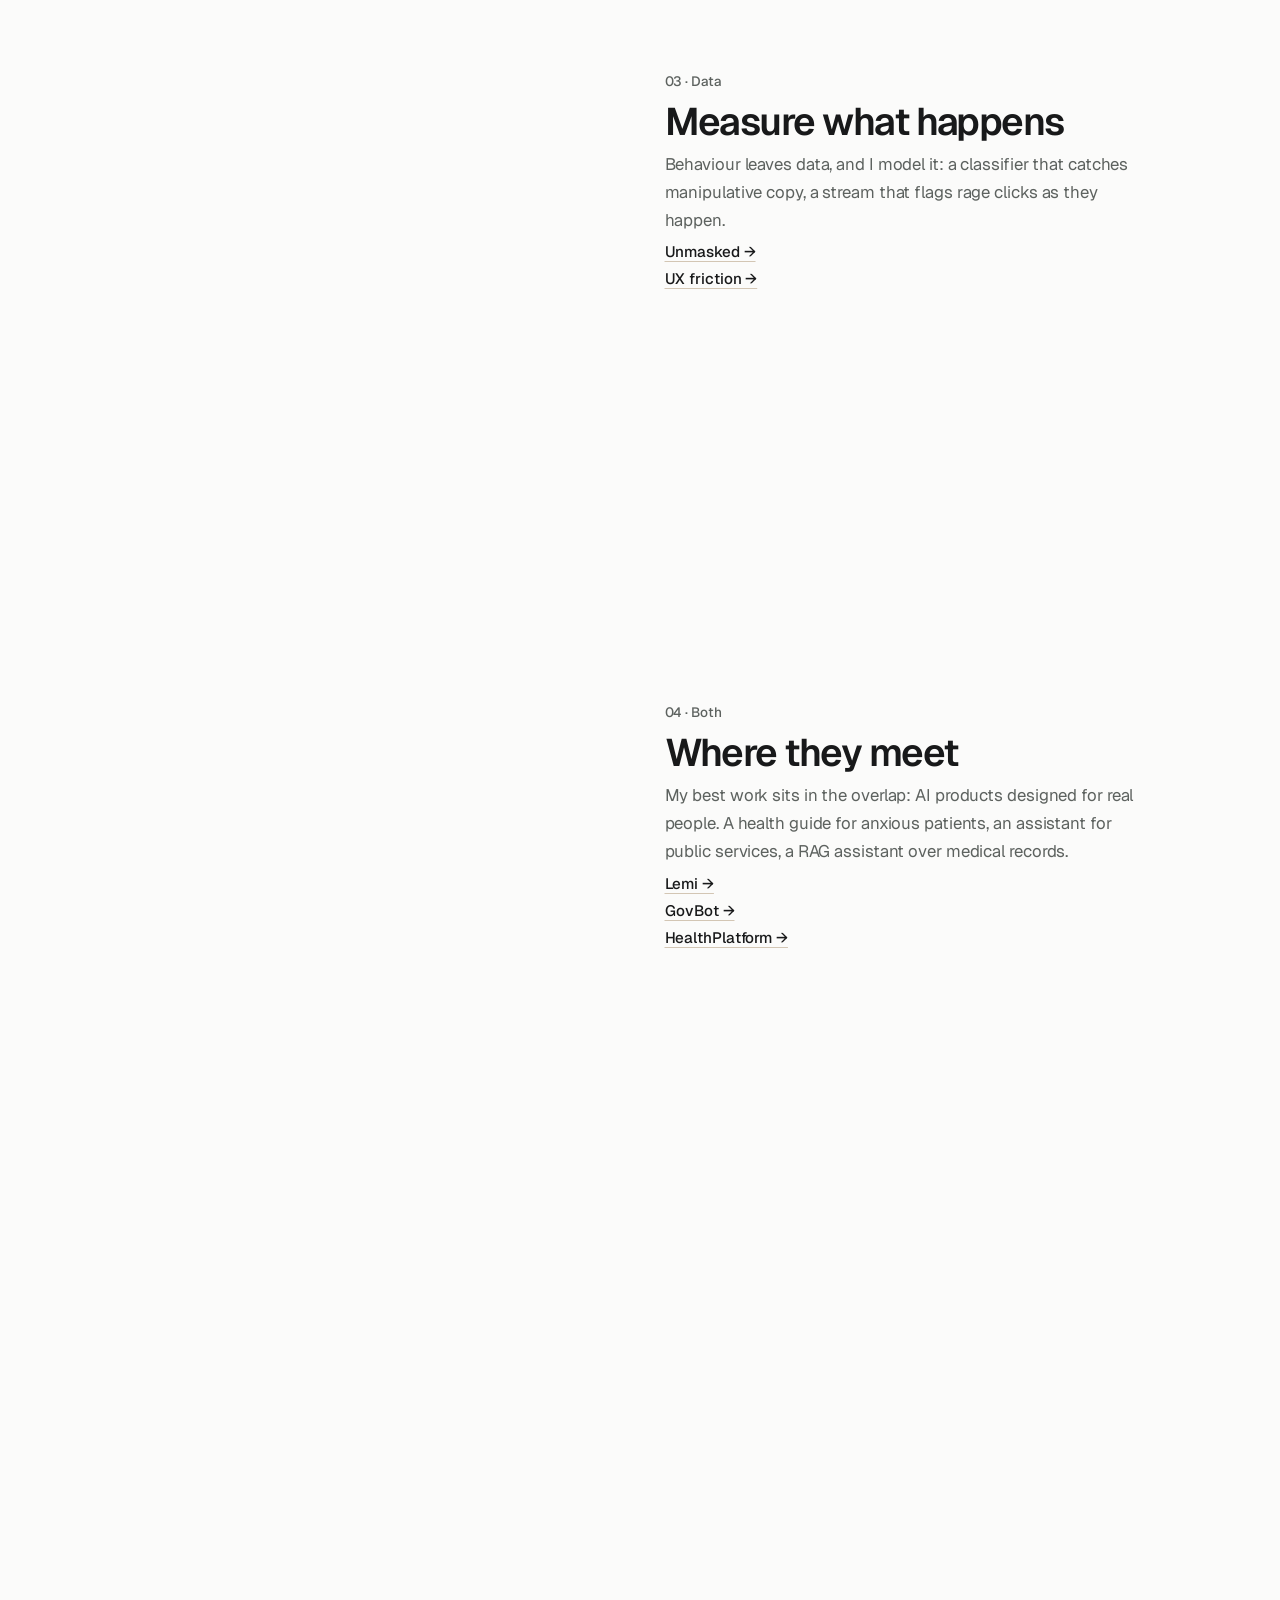
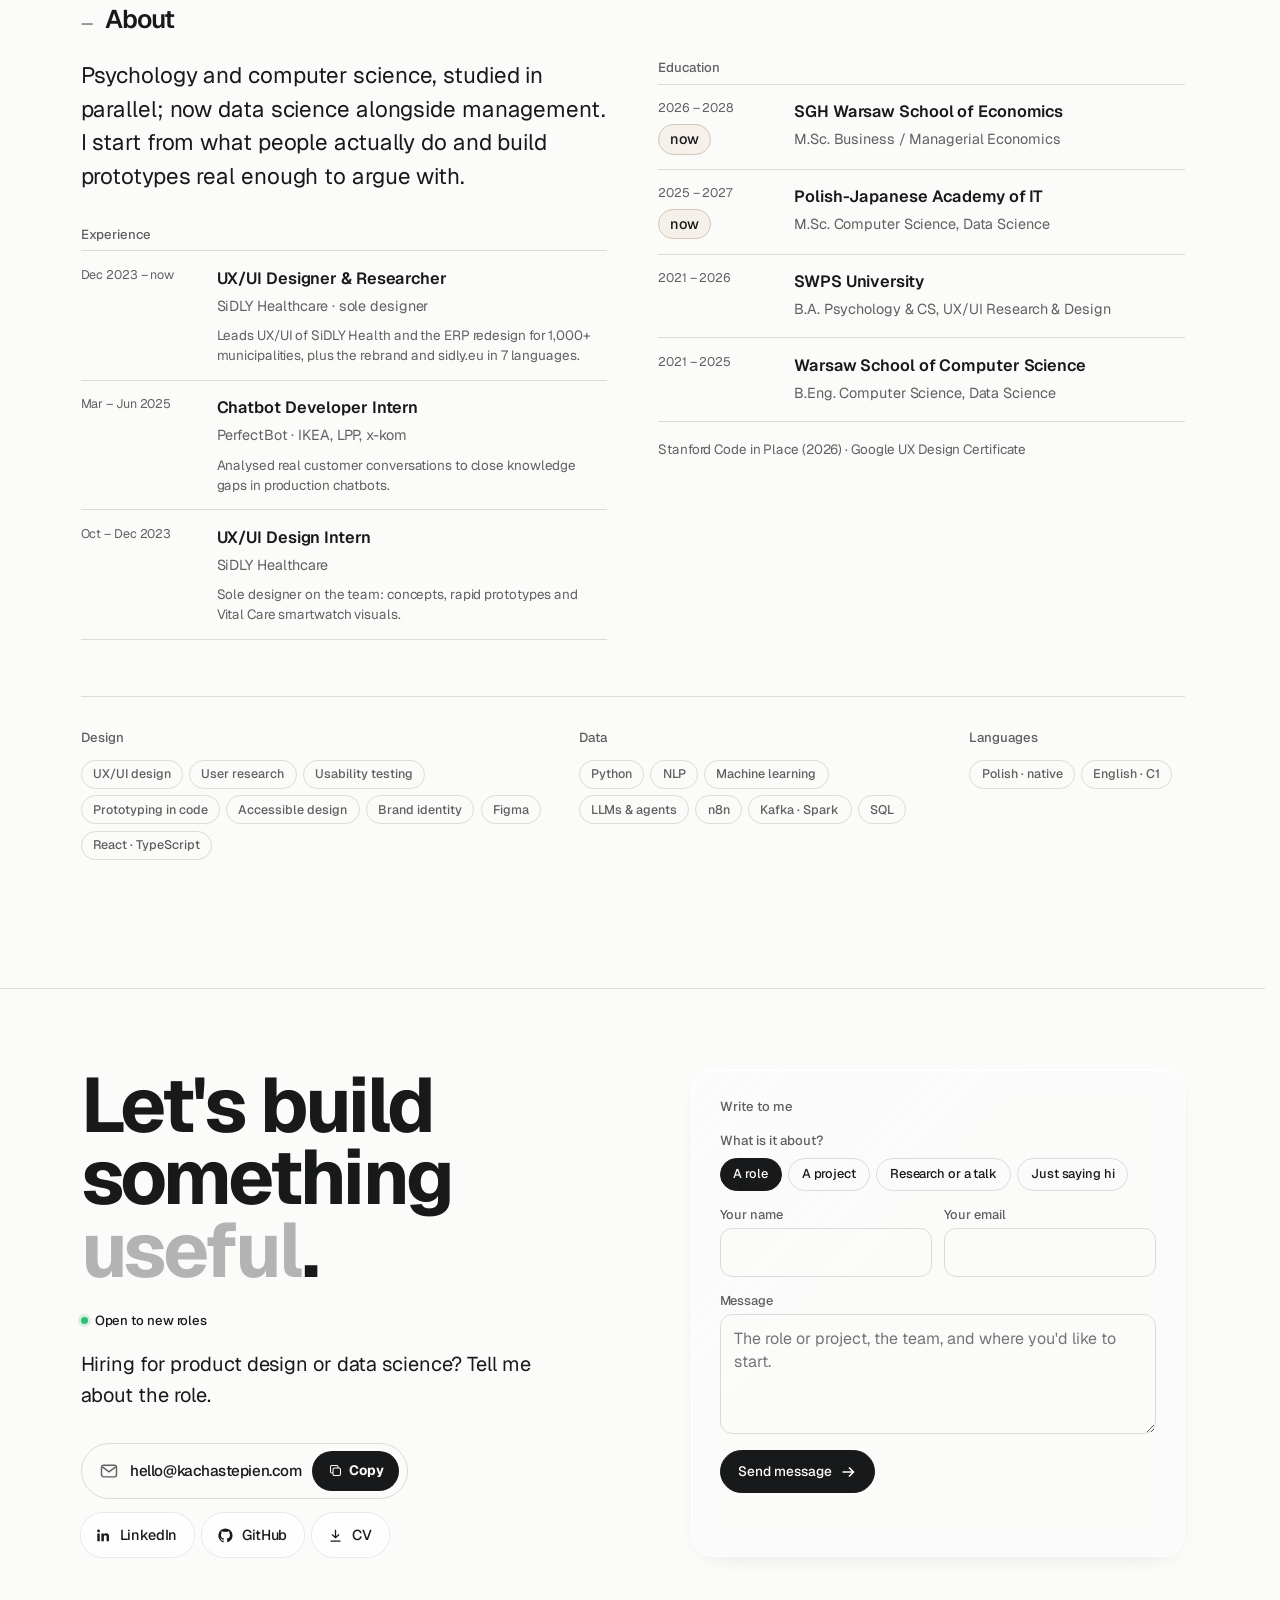
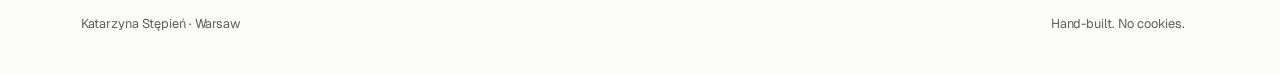
==== commit 62c4704a: "SiDLY Health web screens in English from Figma Co-Authored-By: Claude Opus 5.5 <noreply@anthropic.co" ====
--- a/index.html
+++ b/index.html
@@ -2,7 +2,7 @@
 <html lang="en" data-view="design" data-theme="light">
 <head>
 <meta charset="utf-8">
-<meta name="build" content="1792389583">
+<meta name="build" content="1792390168">
 <script>
 /* GitHub Pages lets browsers keep the page for 10 minutes; if a newer build is live, reload once to get it. */
 (function(){try{var b=document.querySelector('meta[name="build"]').content;fetch('/version.txt?'+Date.now(),{cache:'no-store'}).then(function(r){return r.ok?r.text():''}).then(function(v){v=(v||'').trim();if(v&&v!==b&&!sessionStorage.getItem('ks-rl-'+v)){sessionStorage.setItem('ks-rl-'+v,'1');location.reload()}}).catch(function(){})}catch(e){}})();
@@ -321,13 +321,13 @@
     </div>
     <div class="panel" id="p-web" role="tabpanel" aria-labelledby="t-web" hidden>
       <div class="shots">
-        <figure class="shot"><div class="browser"><img decoding="async" src="assets/health/web-dashboard.webp" width="865" height="877" alt="Care manager's dashboard on the web platform" loading="lazy"></div><figcaption><b>Manager's dashboard</b>What needs a reaction comes first, then the carers in the field today and the week's visits.</figcaption></figure>
+        <figure class="shot"><div class="browser"><img decoding="async" src="assets/health/web-dashboard.webp" width="1024" height="877" alt="Care manager's dashboard on the web platform" loading="lazy"></div><figcaption><b>Manager's dashboard</b>What needs a reaction comes first, then the carers in the field today and the week's visits.</figcaption></figure>
         <figure class="shot"><div class="browser"><img decoding="async" src="assets/health/web-schedule.webp" width="1024" height="919" alt="Weekly visit schedule on the web platform" loading="lazy"></div><figcaption><b>Schedule</b>A week per carer, with the residents who have no visit this week listed underneath.</figcaption></figure>
         <figure class="shot"><div class="browser"><img decoding="async" src="assets/health/web-visit.webp" width="1024" height="583" alt="Visit in progress on the carer's web view" loading="lazy"></div><figcaption><b>Visit in progress</b>The care card mid-visit. Tasks and notes save as they go; the visit ends in the mobile app.</figcaption></figure>
         <figure class="shot"><div class="browser"><img decoding="async" src="assets/health/web-res-home.webp" width="1024" height="657" alt="Resident's home screen on the web platform" loading="lazy"></div><figcaption><b>Resident's home</b>The next visit, a prompt to rate the last one, and who to call.</figcaption></figure>
       </div>
     </div>
-    <p class="note">Mobile screens shown in English for this page; the product ships in Polish. All names and data are test data.</p>
+    <p class="note">Screens shown in English for this page; the product ships in Polish. All names and data are test data.</p>
 
     <div class="dec-head sub-h reveal"><h3 style="font-size:1.25rem">Key design decisions</h3><button class="copy" type="button" data-openall>Open all</button></div>
     <ol class="decisions reveal">
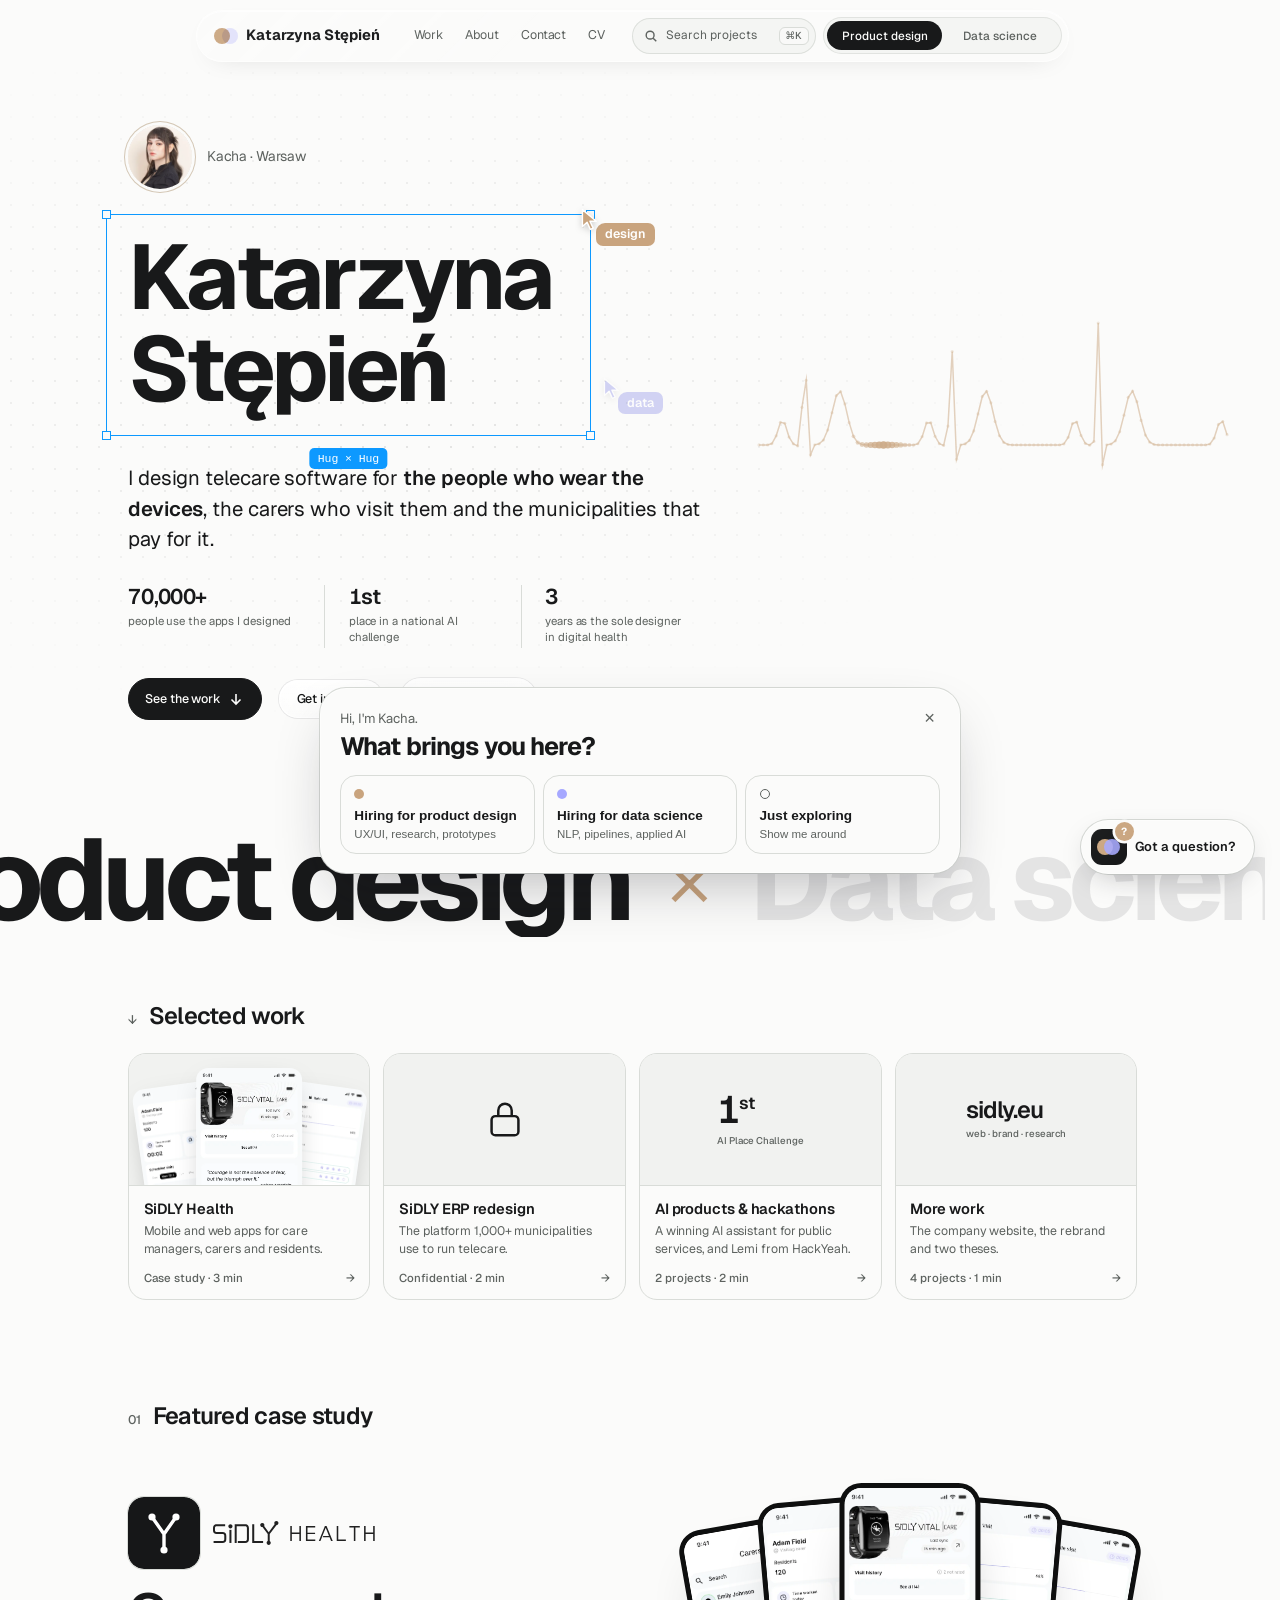
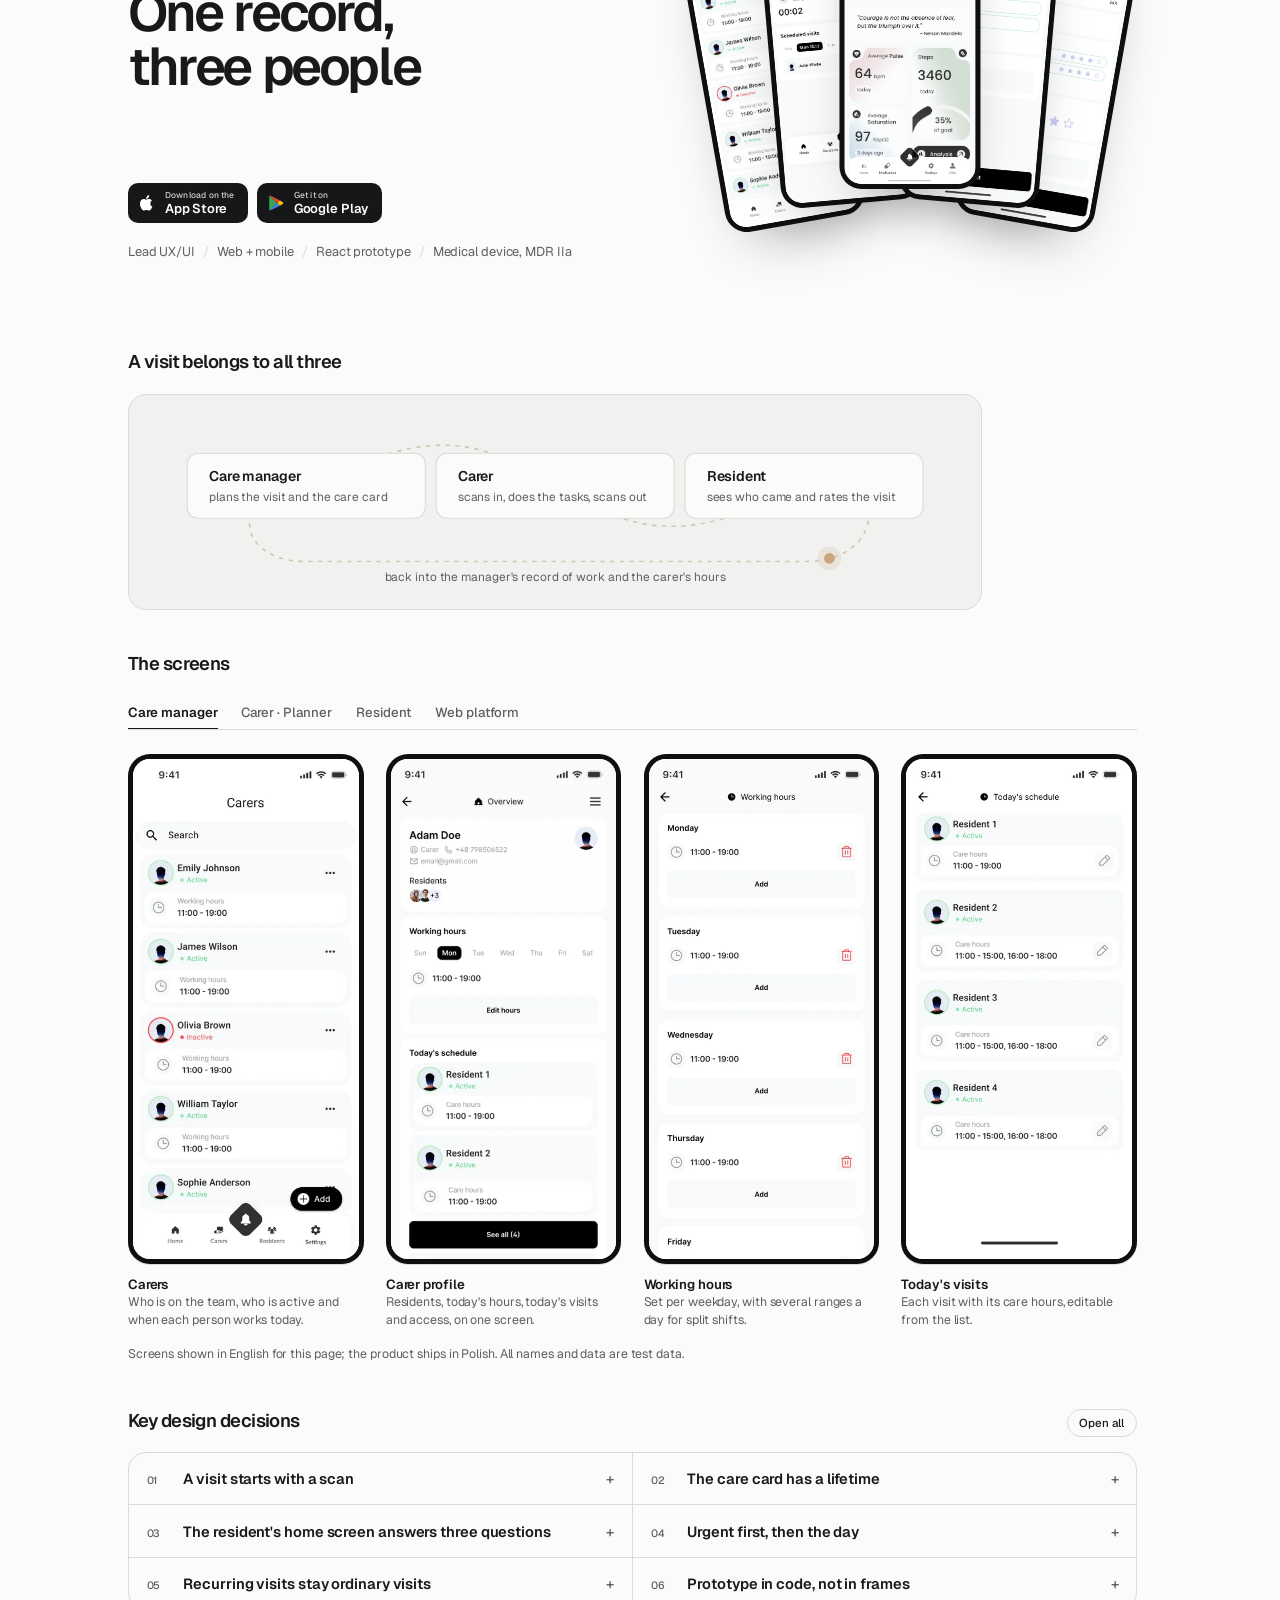
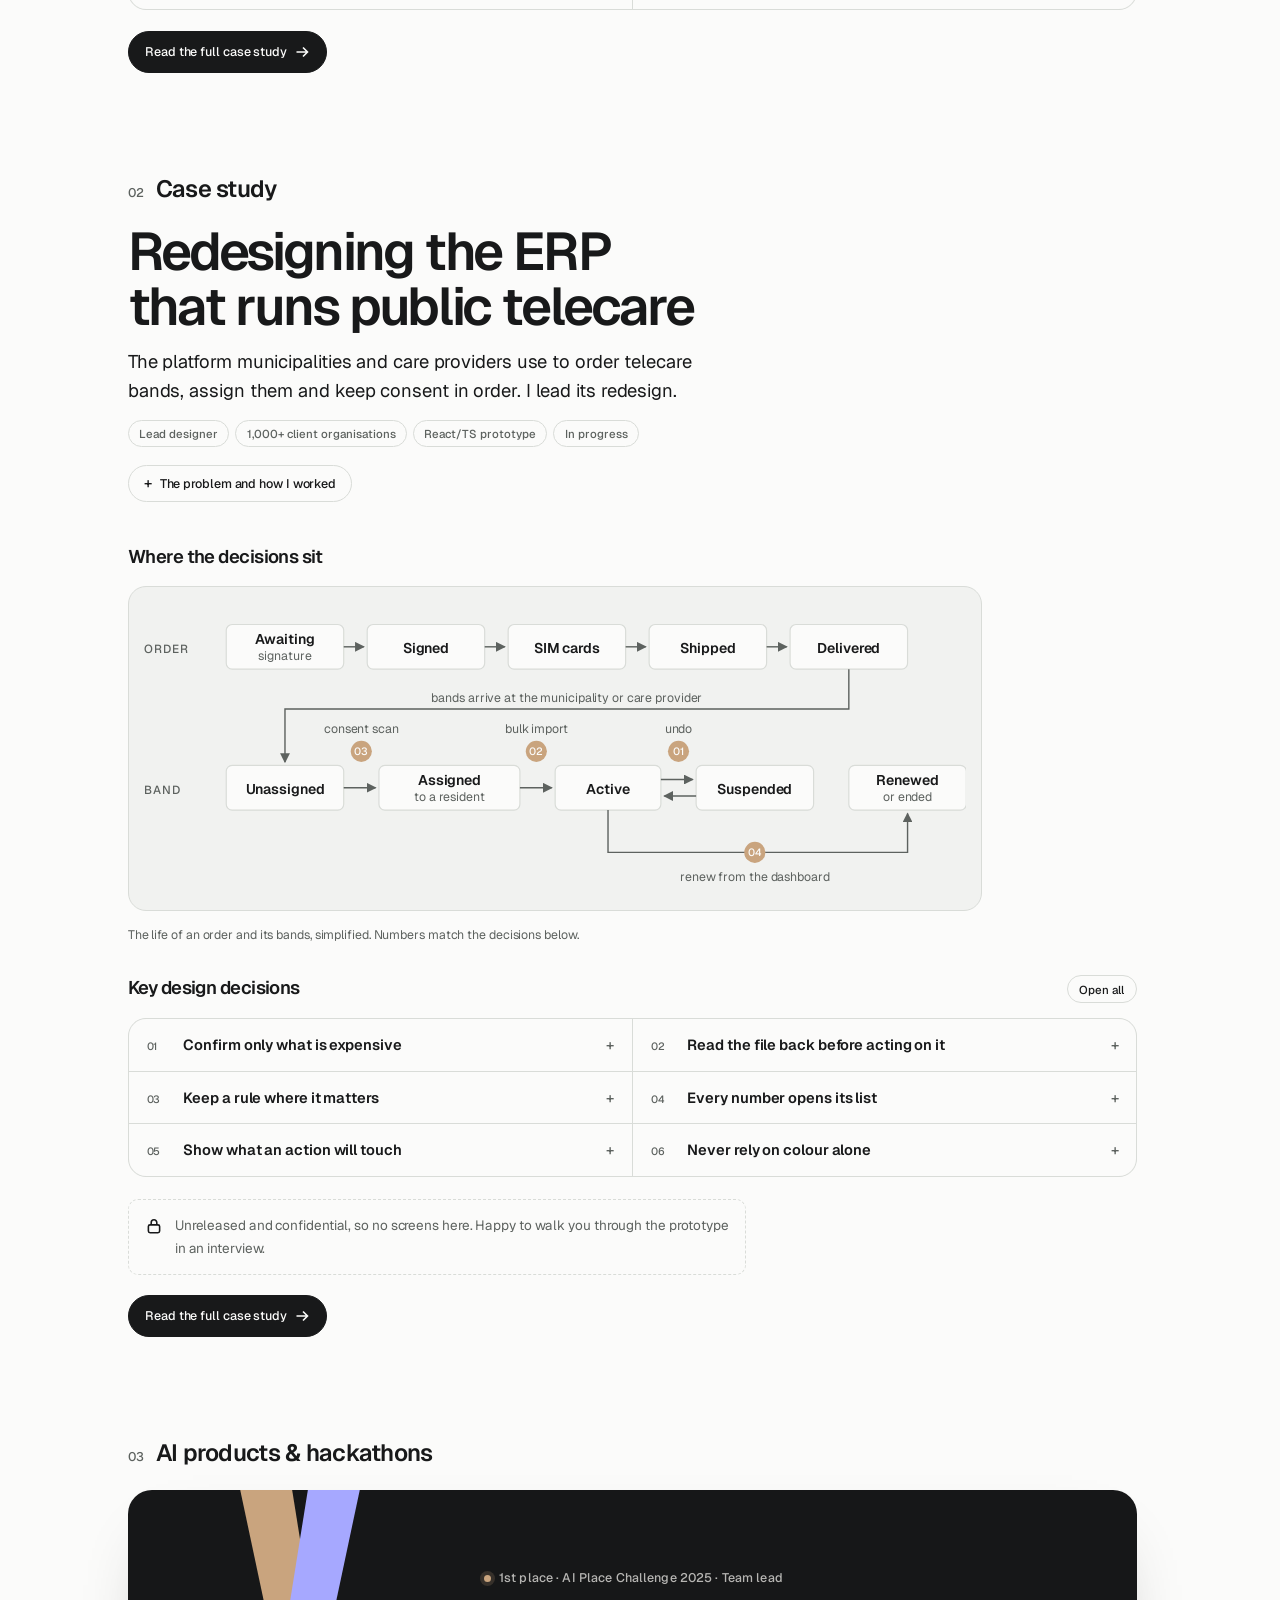
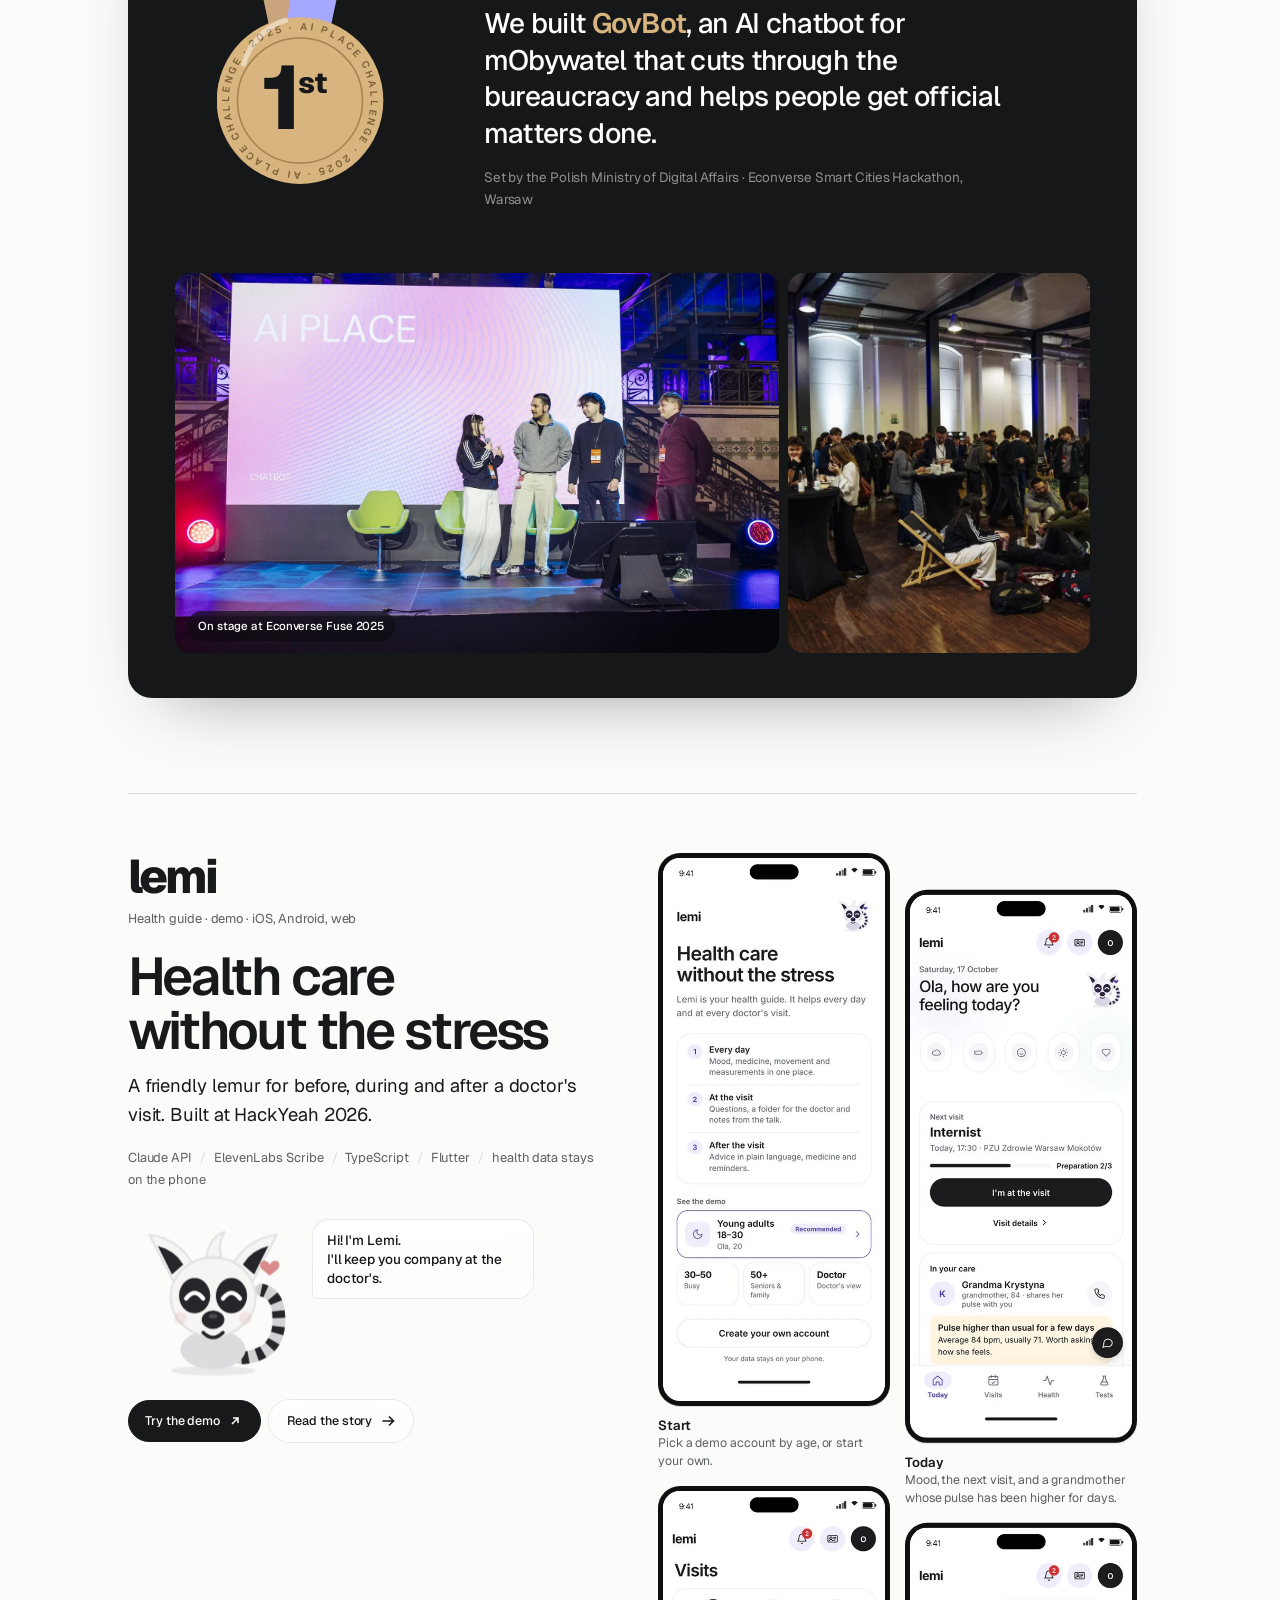
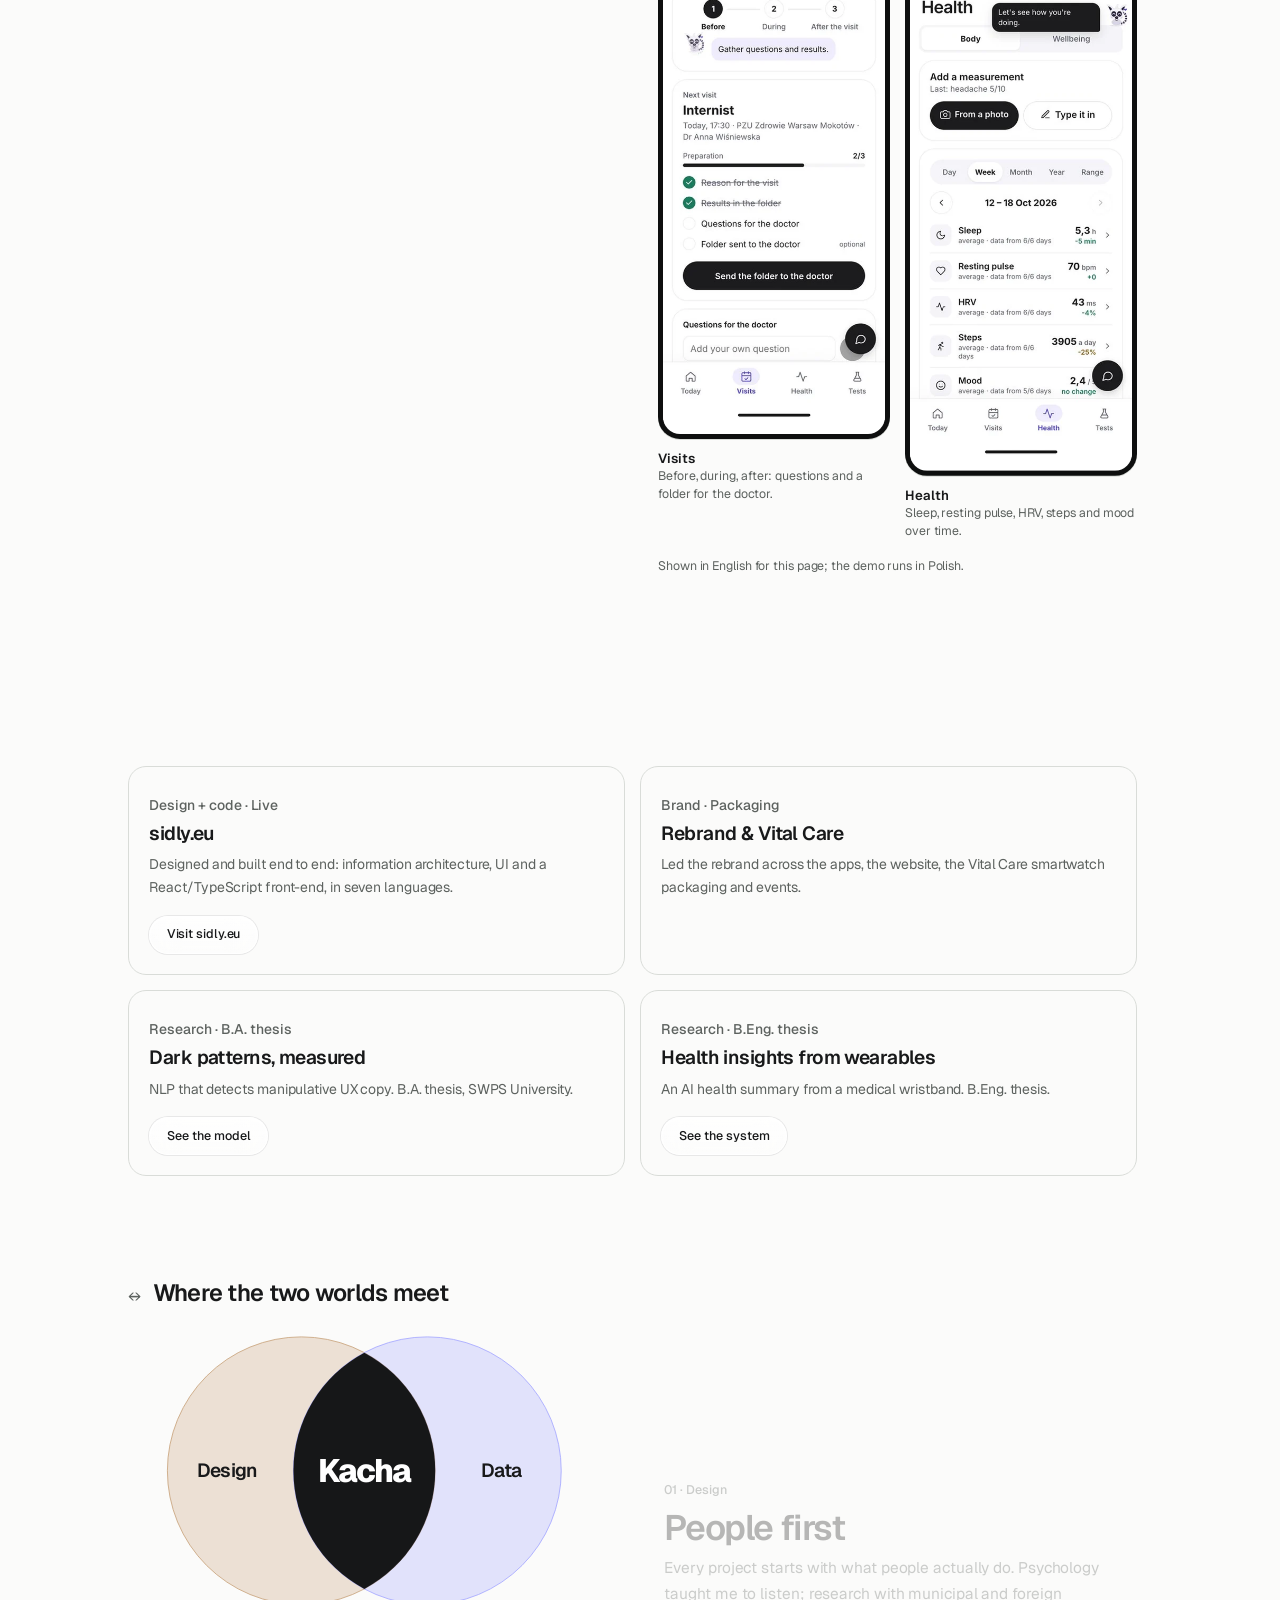
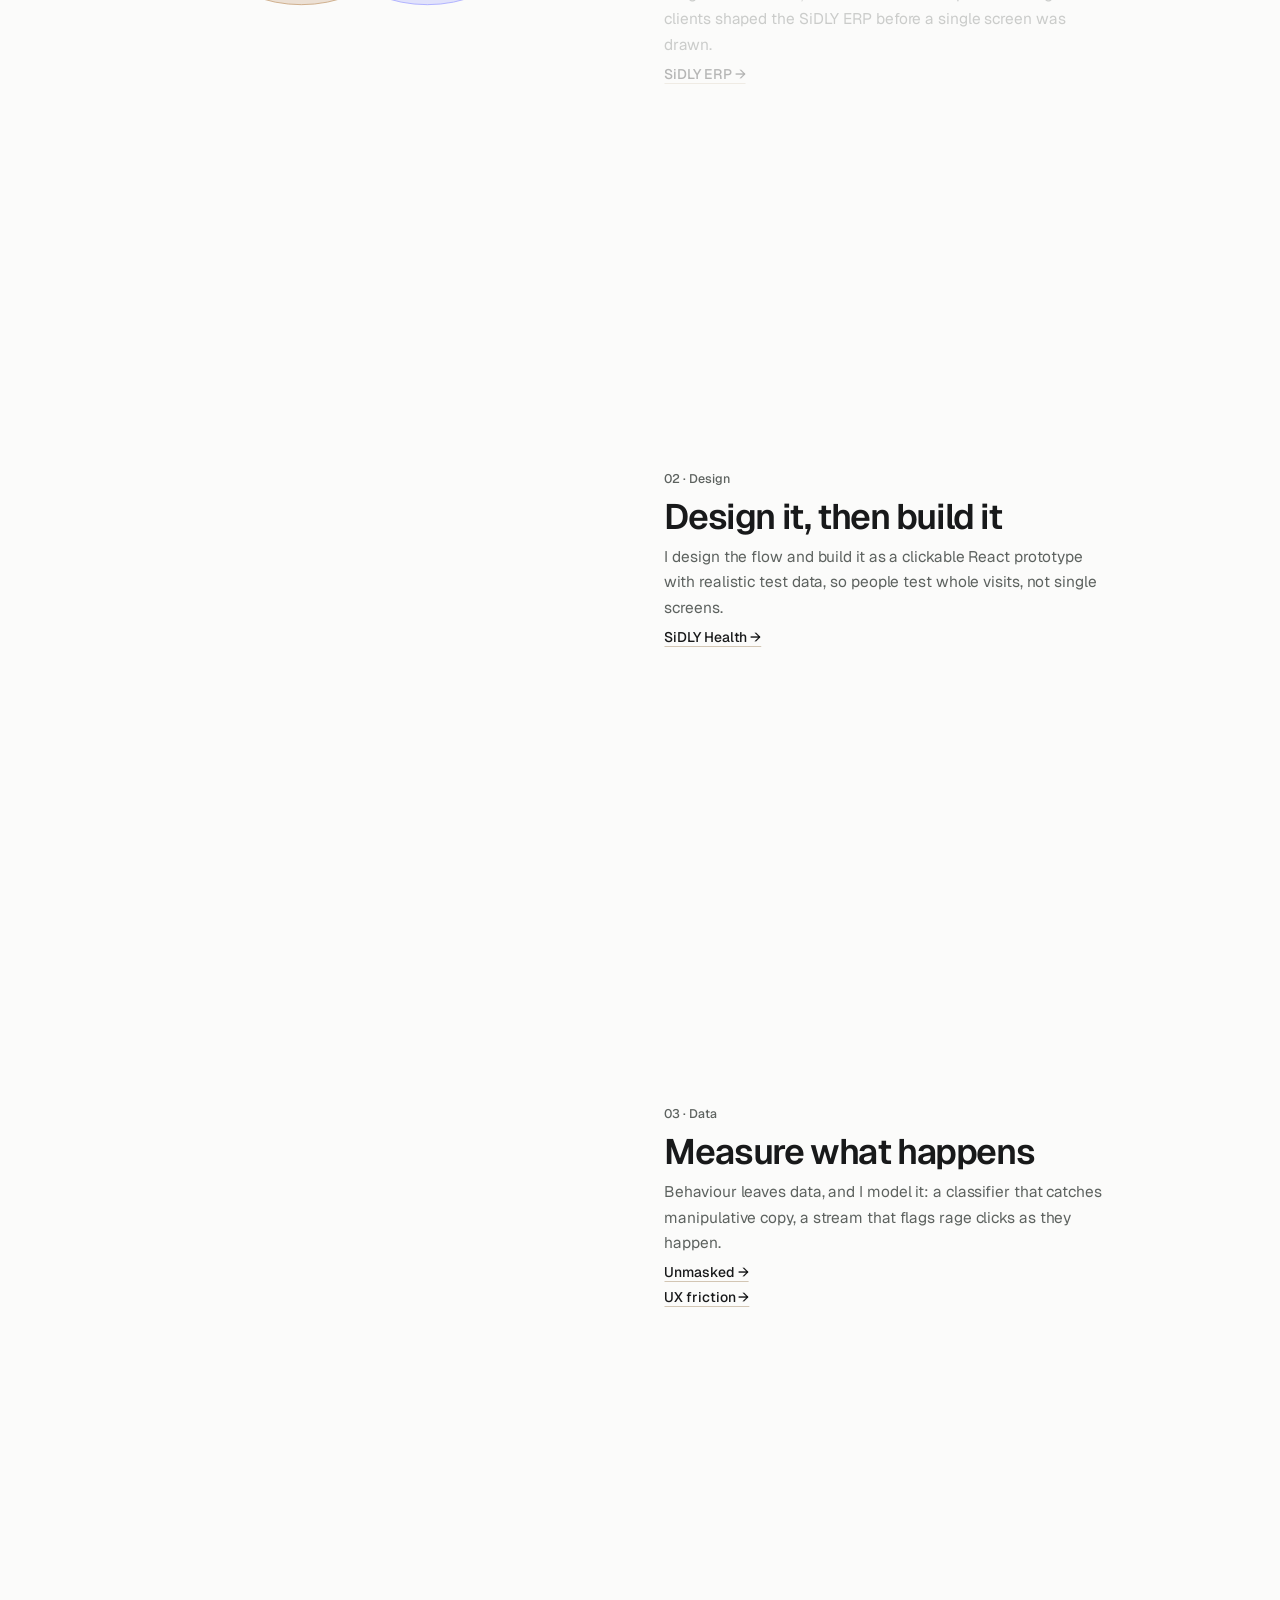
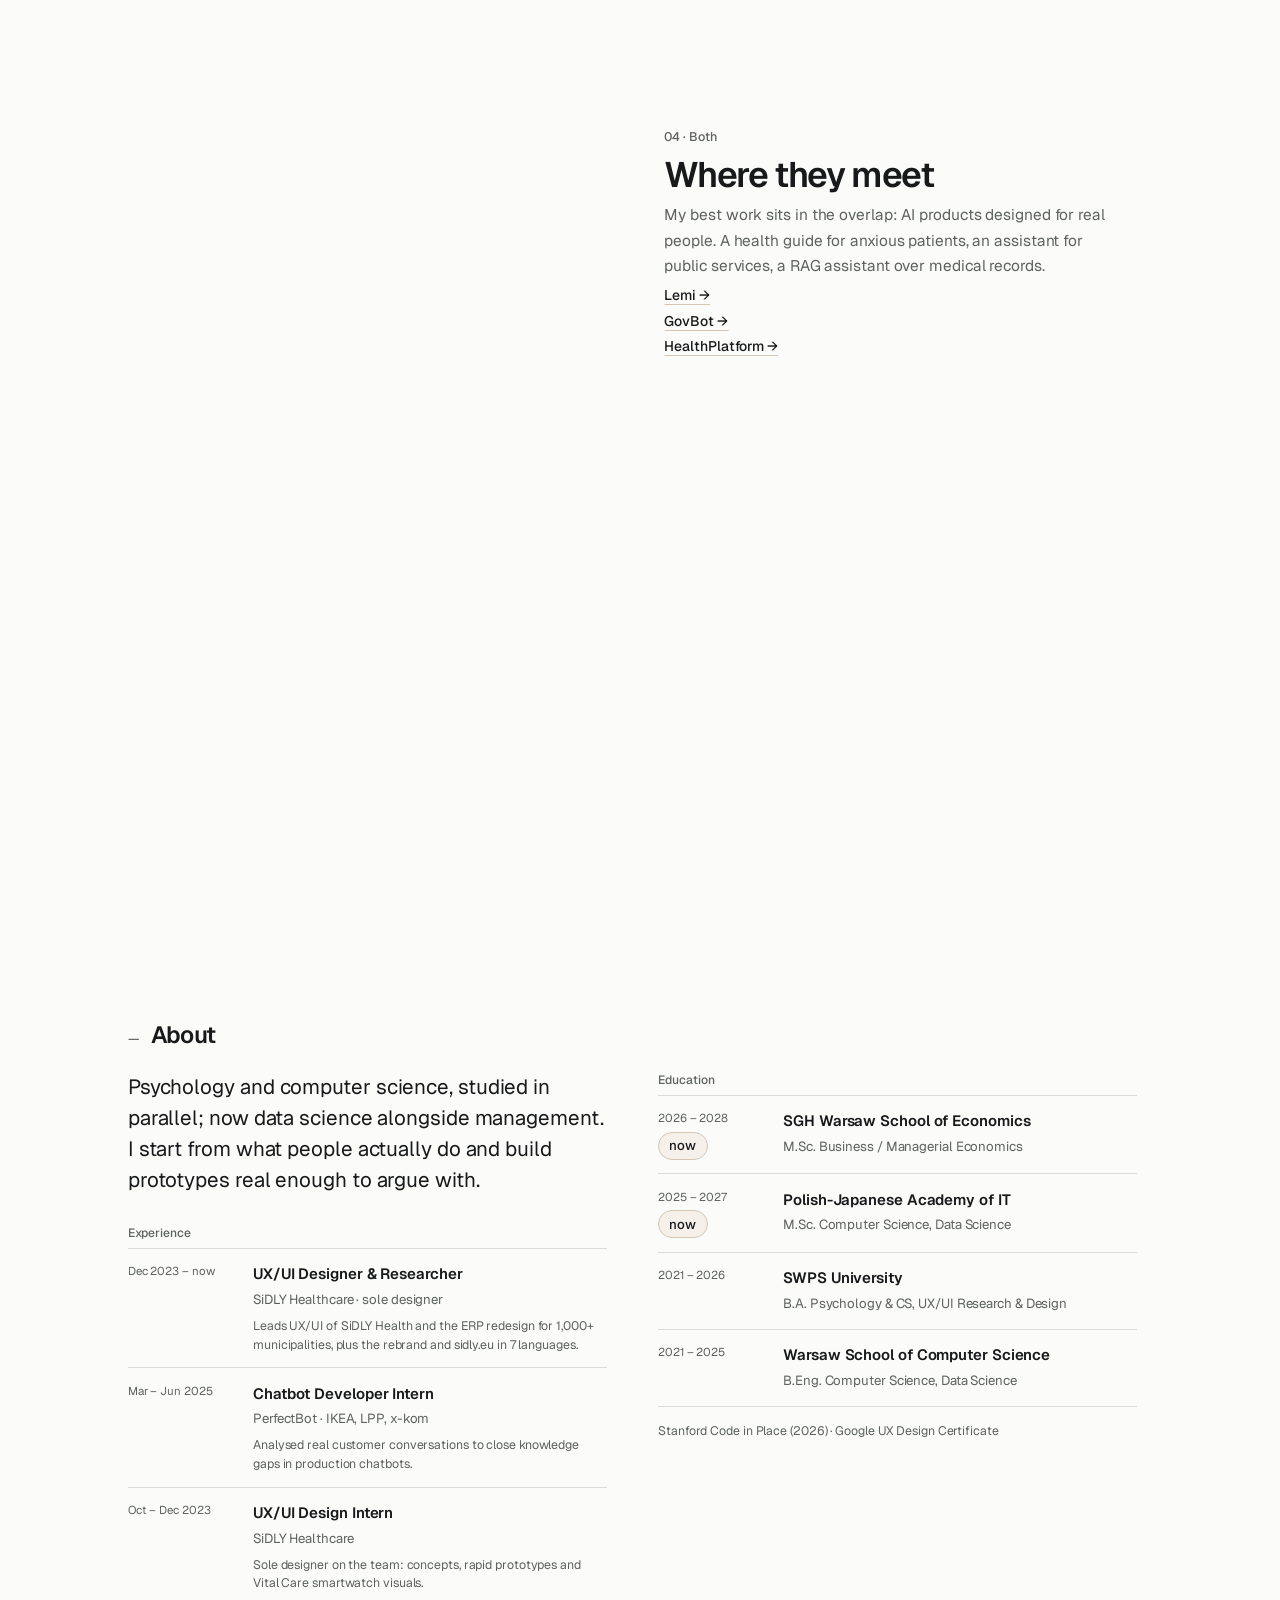
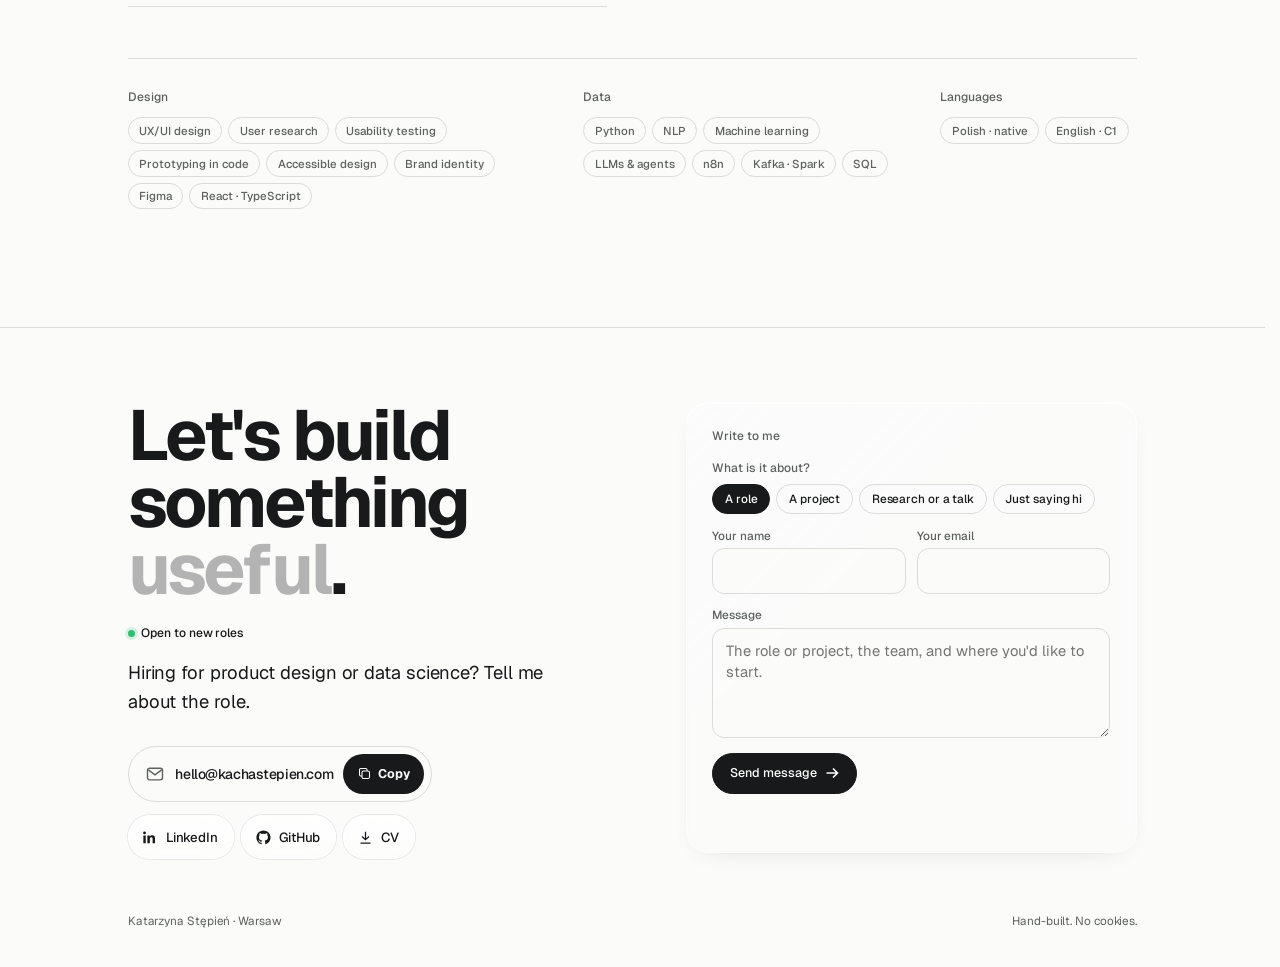
==== commit d4d3d4d2: "Case studies: design-thinking process, proto-personas, value proposition canvas, journey map with em" ====
--- a/index.html
+++ b/index.html
@@ -2,7 +2,7 @@
 <html lang="en" data-view="design" data-theme="light">
 <head>
 <meta charset="utf-8">
-<meta name="build" content="1792390168">
+<meta name="build" content="1792390566">
 <script>
 /* GitHub Pages lets browsers keep the page for 10 minutes; if a newer build is live, reload once to get it. */
 (function(){try{var b=document.querySelector('meta[name="build"]').content;fetch('/version.txt?'+Date.now(),{cache:'no-store'}).then(function(r){return r.ok?r.text():''}).then(function(v){v=(v||'').trim();if(v&&v!==b&&!sessionStorage.getItem('ks-rl-'+v)){sessionStorage.setItem('ks-rl-'+v,'1');location.reload()}}).catch(function(){})}catch(e){}})();
@@ -150,7 +150,7 @@
 try{if(/[?&]fresh\b/.test(location.search)){sessionStorage.removeItem('ks-intro');sessionStorage.removeItem('ks-welcome')}}catch(e){}
 try{if(!location.hash&&!sessionStorage.getItem('ks-intro')&&!matchMedia('(prefers-reduced-motion: reduce)').matches&&!/bot|crawl|spider|slurp|lighthouse|google/i.test(navigator.userAgent))document.documentElement.classList.add('intro')}catch(e){}})();
 </script>
-<link rel="stylesheet" href="assets/site.css?v=b5f15aab49">
+<link rel="stylesheet" href="assets/site.css?v=b78b109ea6">
 <script data-goatcounter="https://kachastepien.goatcounter.com/count" async src="//gc.zgo.at/count.js"></script>
 </head>
 <body>
--- a/assets/site.css
+++ b/assets/site.css
@@ -1305,3 +1305,63 @@
 .avail{display:inline-flex;align-items:center;gap:.45rem;font-size:.82rem;font-weight:500;color:var(--fg)}
 .avail i{width:7px;height:7px;border-radius:50%;background:#2fbf71;box-shadow:0 0 0 3px rgba(47,191,113,.18)}
 .end .avail{margin:1.4rem 0 -.4rem}
+
+/* ---- case study UX blocks ---- */
+.process{list-style:none;padding:0;margin:1.6rem 0 0;display:grid;grid-template-columns:repeat(5,minmax(0,1fr));gap:.6rem;counter-reset:s;position:relative}
+.process li{position:relative;padding:1.1rem 1rem 1.2rem;border:1px solid var(--line);border-radius:16px;background:var(--bg)}
+.process li+li::before{content:"";position:absolute;left:-.6rem;top:1.9rem;width:.6rem;height:1px;background:var(--line)}
+.pr-n{font:600 .72rem/1 var(--body);color:var(--accent);letter-spacing:.04em}
+.process b{display:block;margin-top:.55rem;font-size:1rem;font-weight:600;letter-spacing:-.015em}
+.process p{margin-top:.45rem;font-size:.86rem;line-height:1.5;color:var(--muted)}
+@media (max-width:900px){.process{grid-template-columns:1fr 1fr}.process li+li::before{display:none}}
+@media (max-width:520px){.process{grid-template-columns:1fr}}
+
+.personas{display:grid;grid-template-columns:repeat(3,minmax(0,1fr));gap:1rem;margin-top:1.6rem}
+.persona{border:1px solid var(--line);border-radius:20px;padding:1.3rem;background:var(--bg);display:flex;flex-direction:column;gap:1rem}
+.persona header{display:flex;align-items:center;gap:.8rem}
+.pa{width:46px;height:46px;border-radius:50%;display:grid;place-items:center;font:700 .9rem/1 var(--body);color:#161718;background:color-mix(in srgb,var(--c) 45%,#fff);flex:none}
+.persona header b{display:block;font-size:1.02rem;letter-spacing:-.015em}
+.persona header span{display:block;font-size:.82rem;color:var(--muted);margin-top:.15rem}
+.pq{margin:0;font-size:1.02rem;line-height:1.45;letter-spacing:-.01em}
+.pgp{display:grid;grid-template-columns:1fr;gap:.8rem;padding-top:.9rem;border-top:1px solid var(--line)}
+.pgp ul{margin:.4rem 0 0;padding-left:1.05rem;font-size:.86rem;line-height:1.55;color:var(--muted)}
+@media (max-width:900px){.personas{grid-template-columns:1fr}}
+
+.vpc{position:relative;display:grid;grid-template-columns:1fr 1fr;gap:3.2rem;margin-top:1.6rem;align-items:center}
+.vpc-map{display:grid;grid-template-columns:1fr 1fr;grid-template-rows:auto 1fr 1fr;gap:.5rem;padding:1rem;border:1px solid var(--line);border-radius:18px;background:var(--bg);aspect-ratio:1/1}
+.vpc-prof{position:relative;display:grid;grid-template-columns:1fr 1fr;grid-template-rows:auto 1fr 1fr;gap:.5rem;padding:2.4rem 2.2rem;border:1px solid var(--line);border-radius:50%;background:var(--bg);aspect-ratio:1/1}
+.vpc-h{grid-column:1/-1;margin:0;font-size:.82rem;font-weight:600;text-align:center}
+.vq{padding:.8rem;border-radius:12px;background:color-mix(in srgb,var(--fg) 4%,var(--bg));overflow:hidden}
+.vq ul{margin:.35rem 0 0;padding-left:1rem;font-size:.8rem;line-height:1.45;color:var(--muted)}
+.vq-p{grid-row:2/4}
+.vq-r,.vq-pa{background:color-mix(in srgb,#c9a47e 14%,var(--bg))}
+.vq-c,.vq-g{background:color-mix(in srgb,#a6a8ff 16%,var(--bg))}
+.vq-j{grid-row:2/4;grid-column:2}
+.vq-pa{grid-row:3;grid-column:1}.vq-g{grid-row:2;grid-column:1}
+.vpc-fit{position:absolute;left:50%;top:50%;transform:translate(-50%,-50%);font:600 .75rem/1 var(--body);color:var(--muted);background:var(--bg);border:1px solid var(--line);border-radius:999px;padding:.4rem .7rem}
+.vpc-fit::before,.vpc-fit::after{content:"";position:absolute;top:50%;width:1.2rem;height:1px;background:var(--line)}
+.vpc-fit::before{right:100%}.vpc-fit::after{left:100%}
+@media (max-width:900px){.vpc{grid-template-columns:1fr;gap:1.4rem}.vpc-prof{border-radius:28px;padding:1rem;aspect-ratio:auto}.vpc-map{aspect-ratio:auto}.vpc-fit{position:static;transform:none;justify-self:center}.vpc-fit::before,.vpc-fit::after{display:none}}
+
+.journey{margin-top:1.6rem;border:1px solid var(--line);border-radius:20px;padding:1.2rem;background:var(--bg);overflow-x:auto}
+.jcurve{display:block;width:100%;min-width:760px;height:120px;margin:.6rem 0 .2rem;overflow:visible}
+.jcurve path{fill:none;stroke:var(--fg);stroke-width:2;vector-effect:non-scaling-stroke}
+.jcurve .mid-l{stroke:var(--line);stroke-dasharray:4 6;vector-effect:non-scaling-stroke}
+.jcurve circle{stroke:var(--bg);stroke-width:3;vector-effect:non-scaling-stroke}
+.jcurve .lo{fill:#d9705f}.jcurve .mid{fill:#c9a47e}.jcurve .hi{fill:#2fbf71}
+.jcols{display:grid;grid-template-columns:repeat(var(--n),minmax(0,1fr));gap:.6rem;min-width:760px}
+.jc{padding:.7rem .6rem;border-top:1px solid var(--line)}
+.js{margin:0;font-weight:600;font-size:.92rem}
+.jd{margin:.35rem 0 0;font-size:.8rem;color:var(--muted);line-height:1.45}
+.jt{margin:.5rem 0 0;font-size:.82rem;font-style:italic;line-height:1.4}
+.jo{margin:.6rem 0 0;font-size:.8rem;line-height:1.4;padding:.5rem .55rem;border-radius:10px;background:color-mix(in srgb,#a6a8ff 14%,var(--bg))}
+.jo span{display:block;font-size:.66rem;font-weight:600;letter-spacing:.04em;text-transform:uppercase;color:var(--muted);margin-bottom:.2rem}
+
+.hmw{list-style:none;padding:0;margin:1.4rem 0 0;display:grid;gap:.6rem}
+.hmw li{padding:1rem 1.1rem;border-radius:14px;border:1px solid var(--line);font-size:1.06rem;line-height:1.4;letter-spacing:-.01em}
+.hmw span{font-weight:600;color:var(--accent)}
+.pov{margin:1.4rem 0 0;padding:1.4rem 1.5rem;border-left:3px solid var(--accent);background:color-mix(in srgb,var(--fg) 3%,var(--bg));border-radius:0 16px 16px 0;font-size:clamp(1.1rem,2vw,1.35rem);line-height:1.45;letter-spacing:-.015em}
+.pov .label{display:block;margin-bottom:.5rem;font-size:.75rem;color:var(--muted)}
+.persona header .pa{display:grid;margin:0;font-size:.85rem;color:#161718}
+.vpc-map{aspect-ratio:auto;align-self:stretch}
+.vpc-prof{align-self:center}
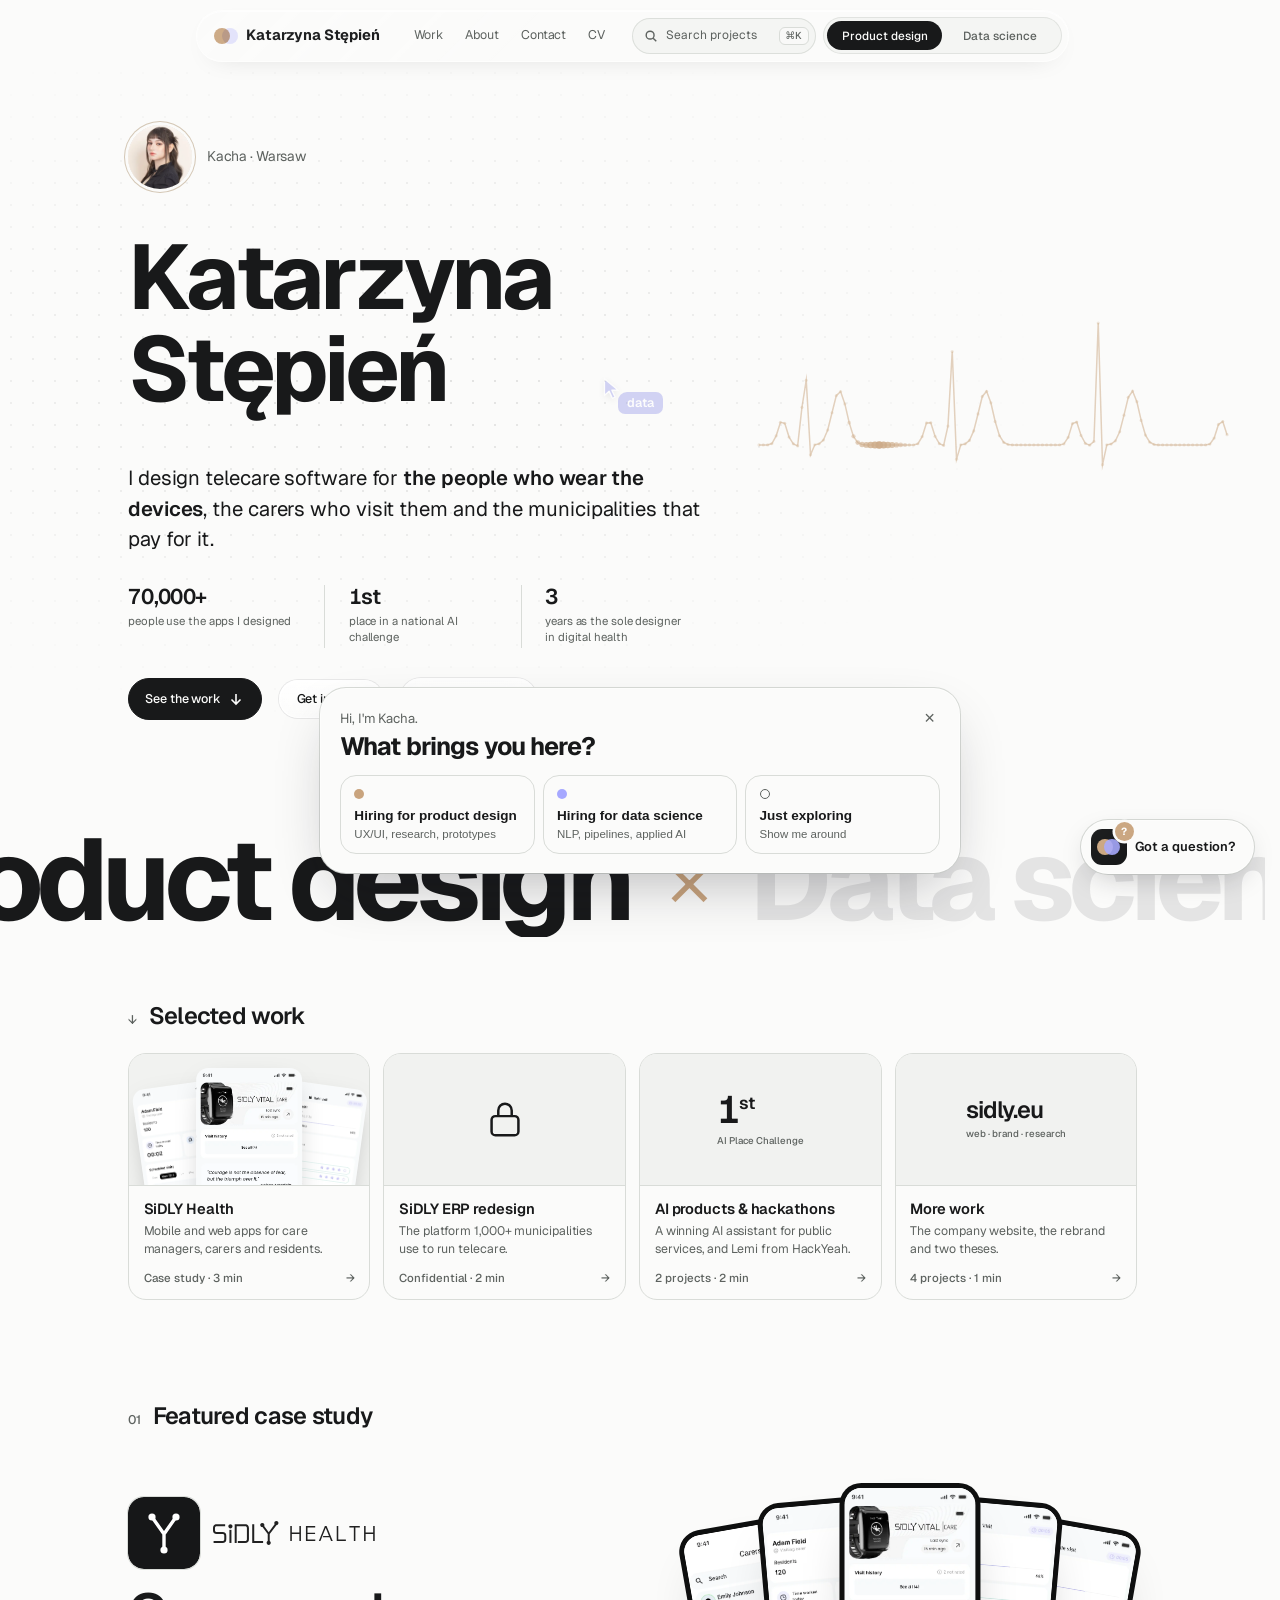
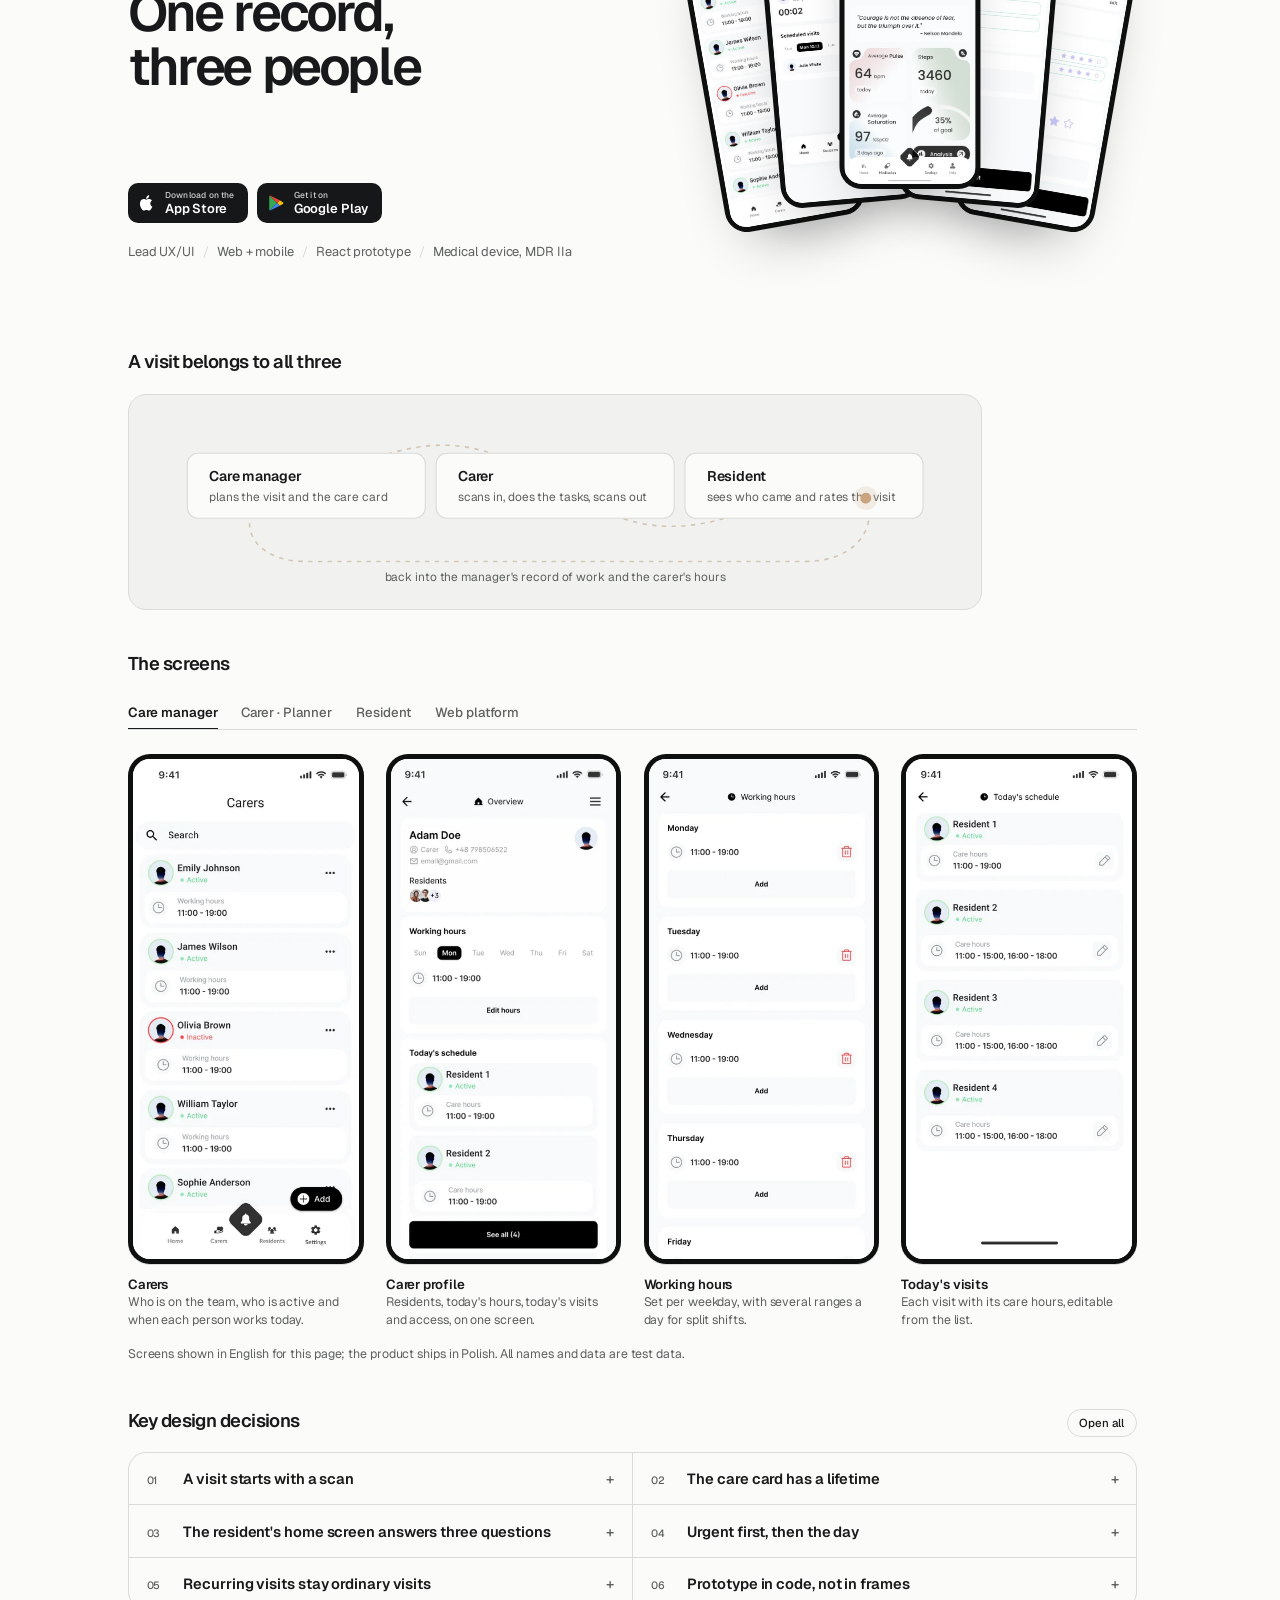
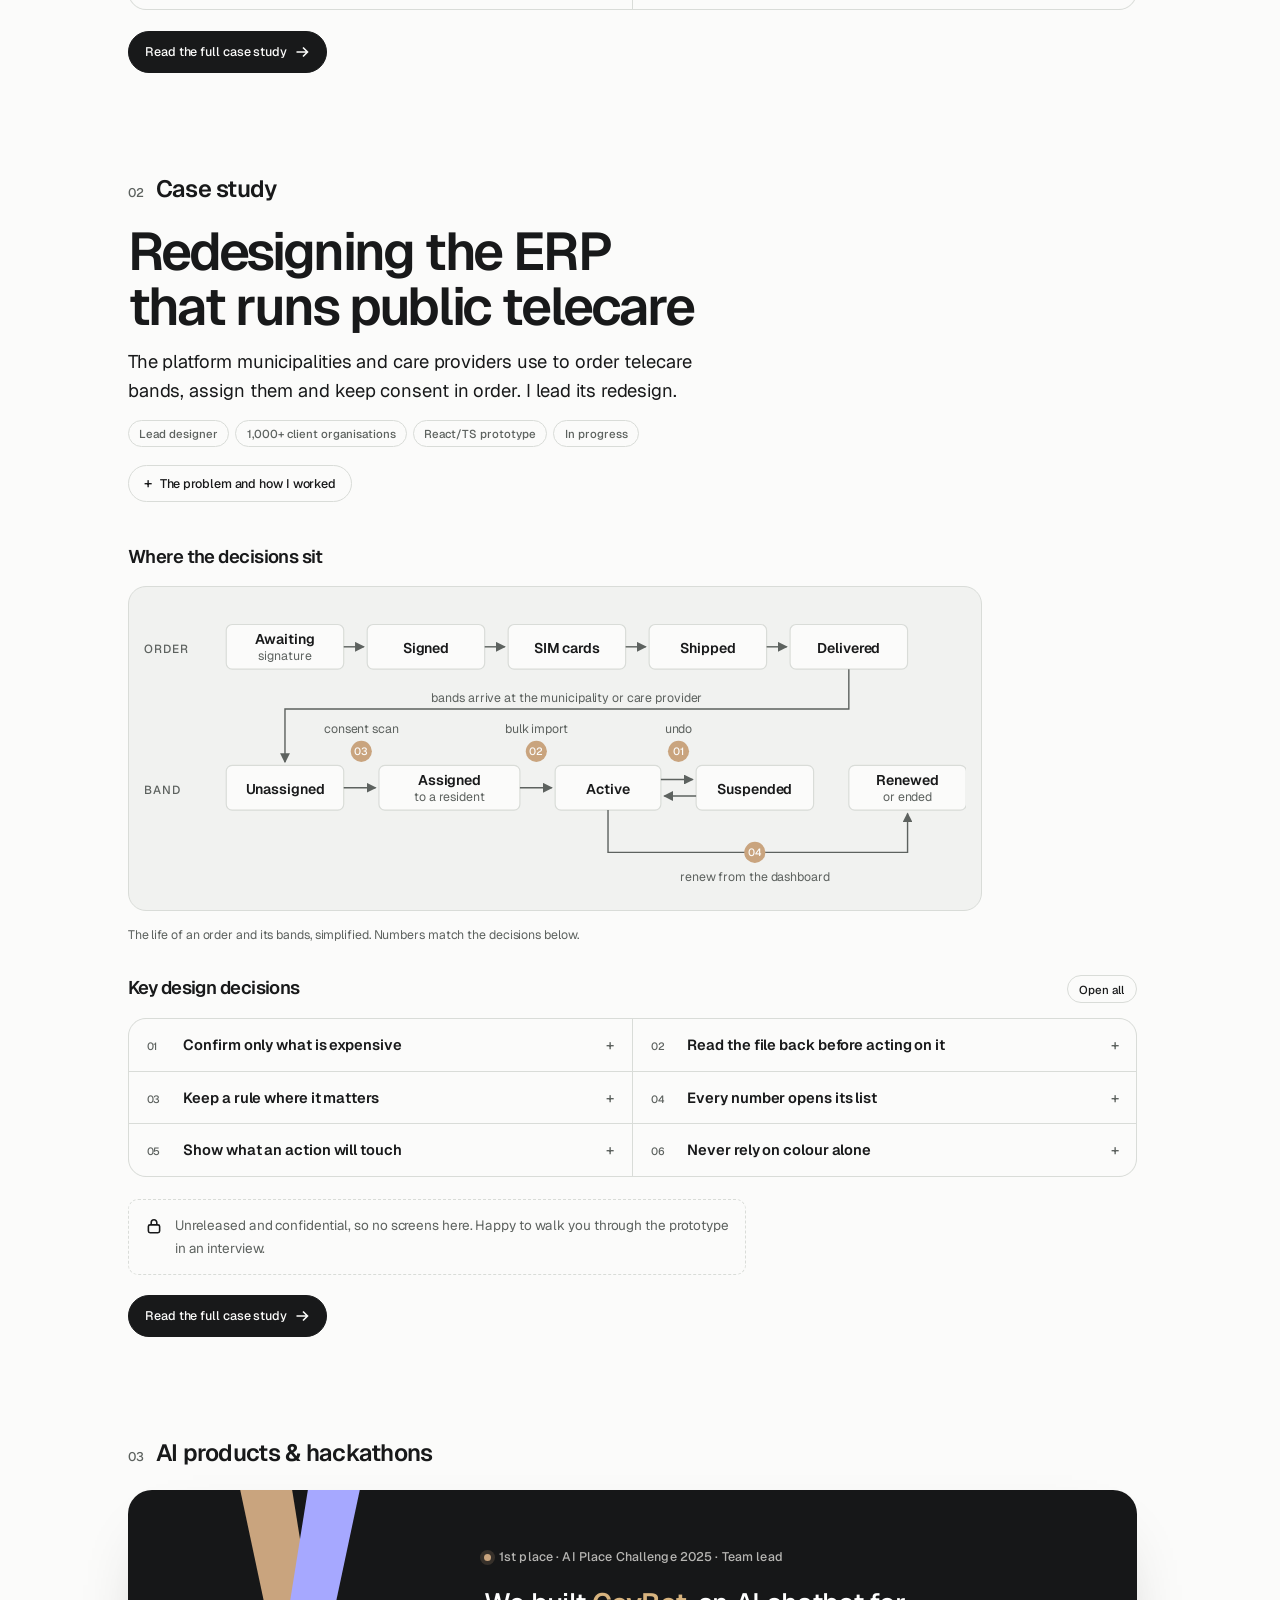
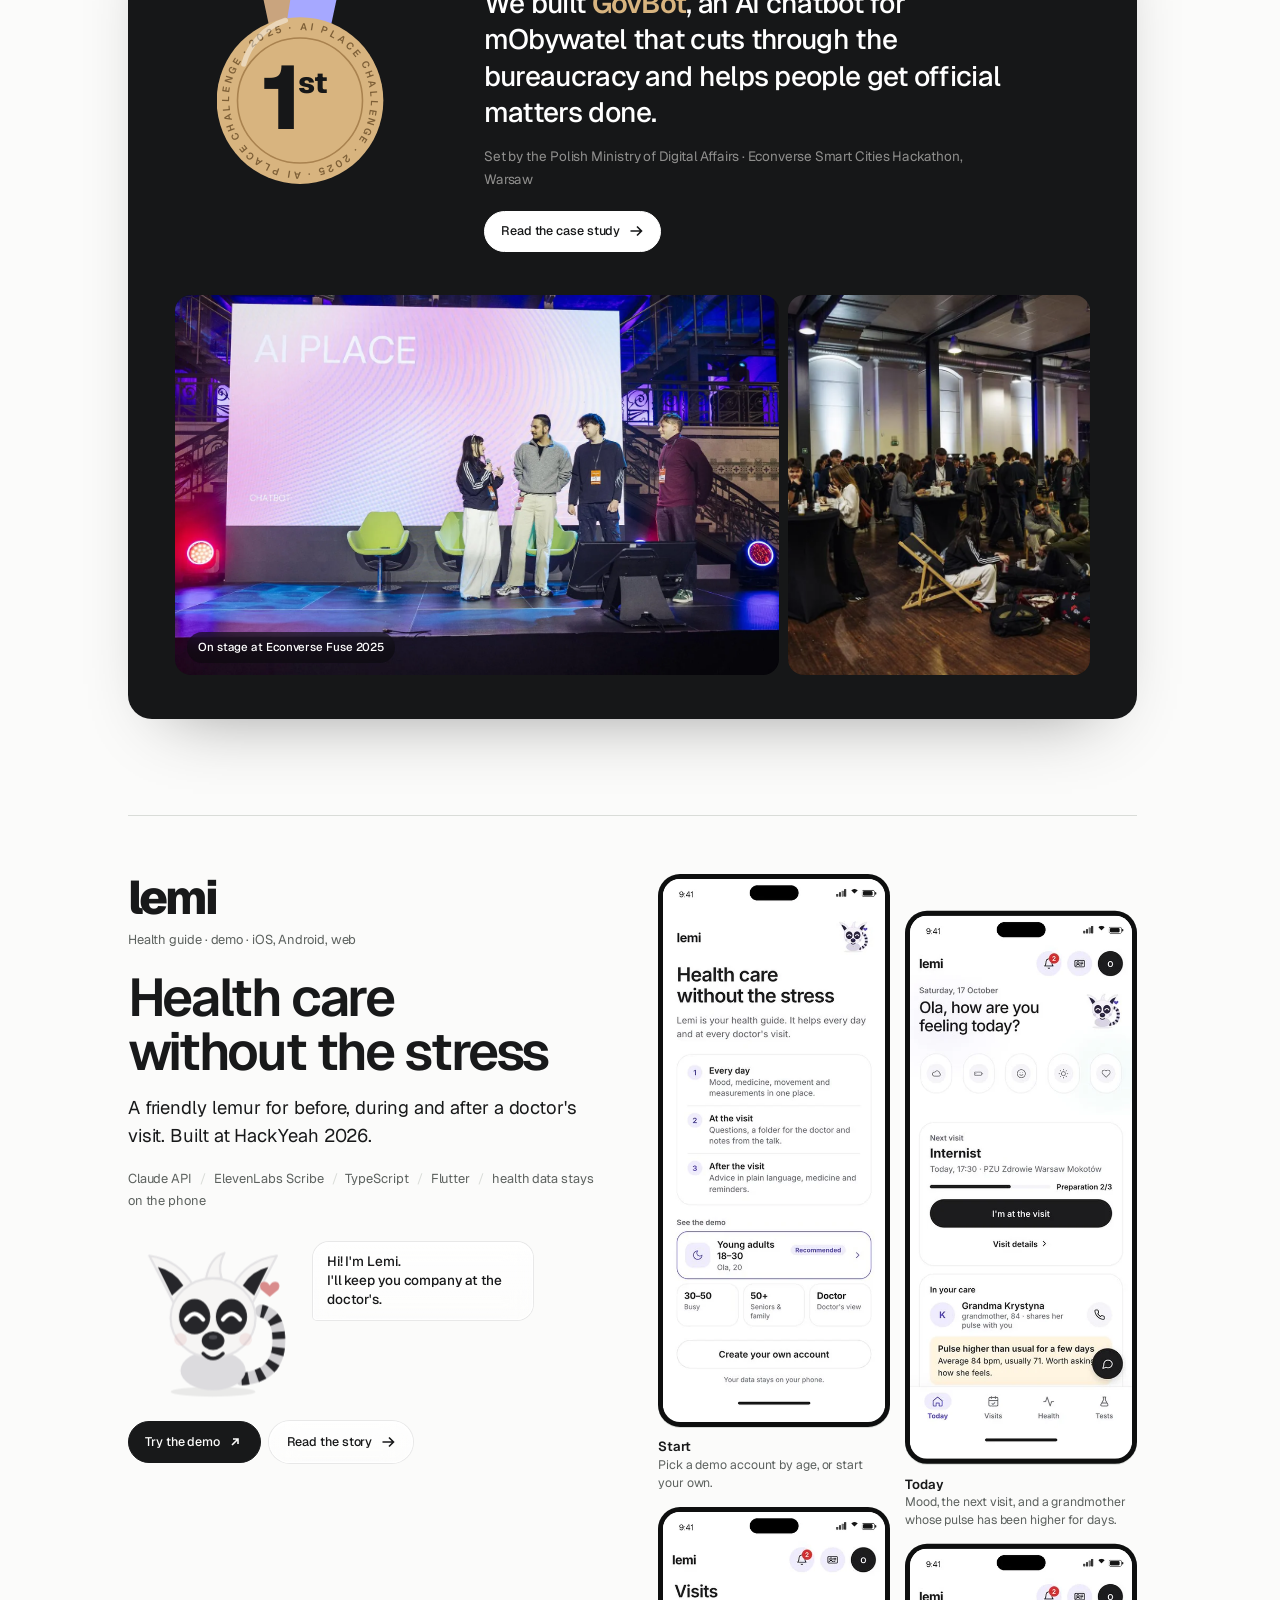
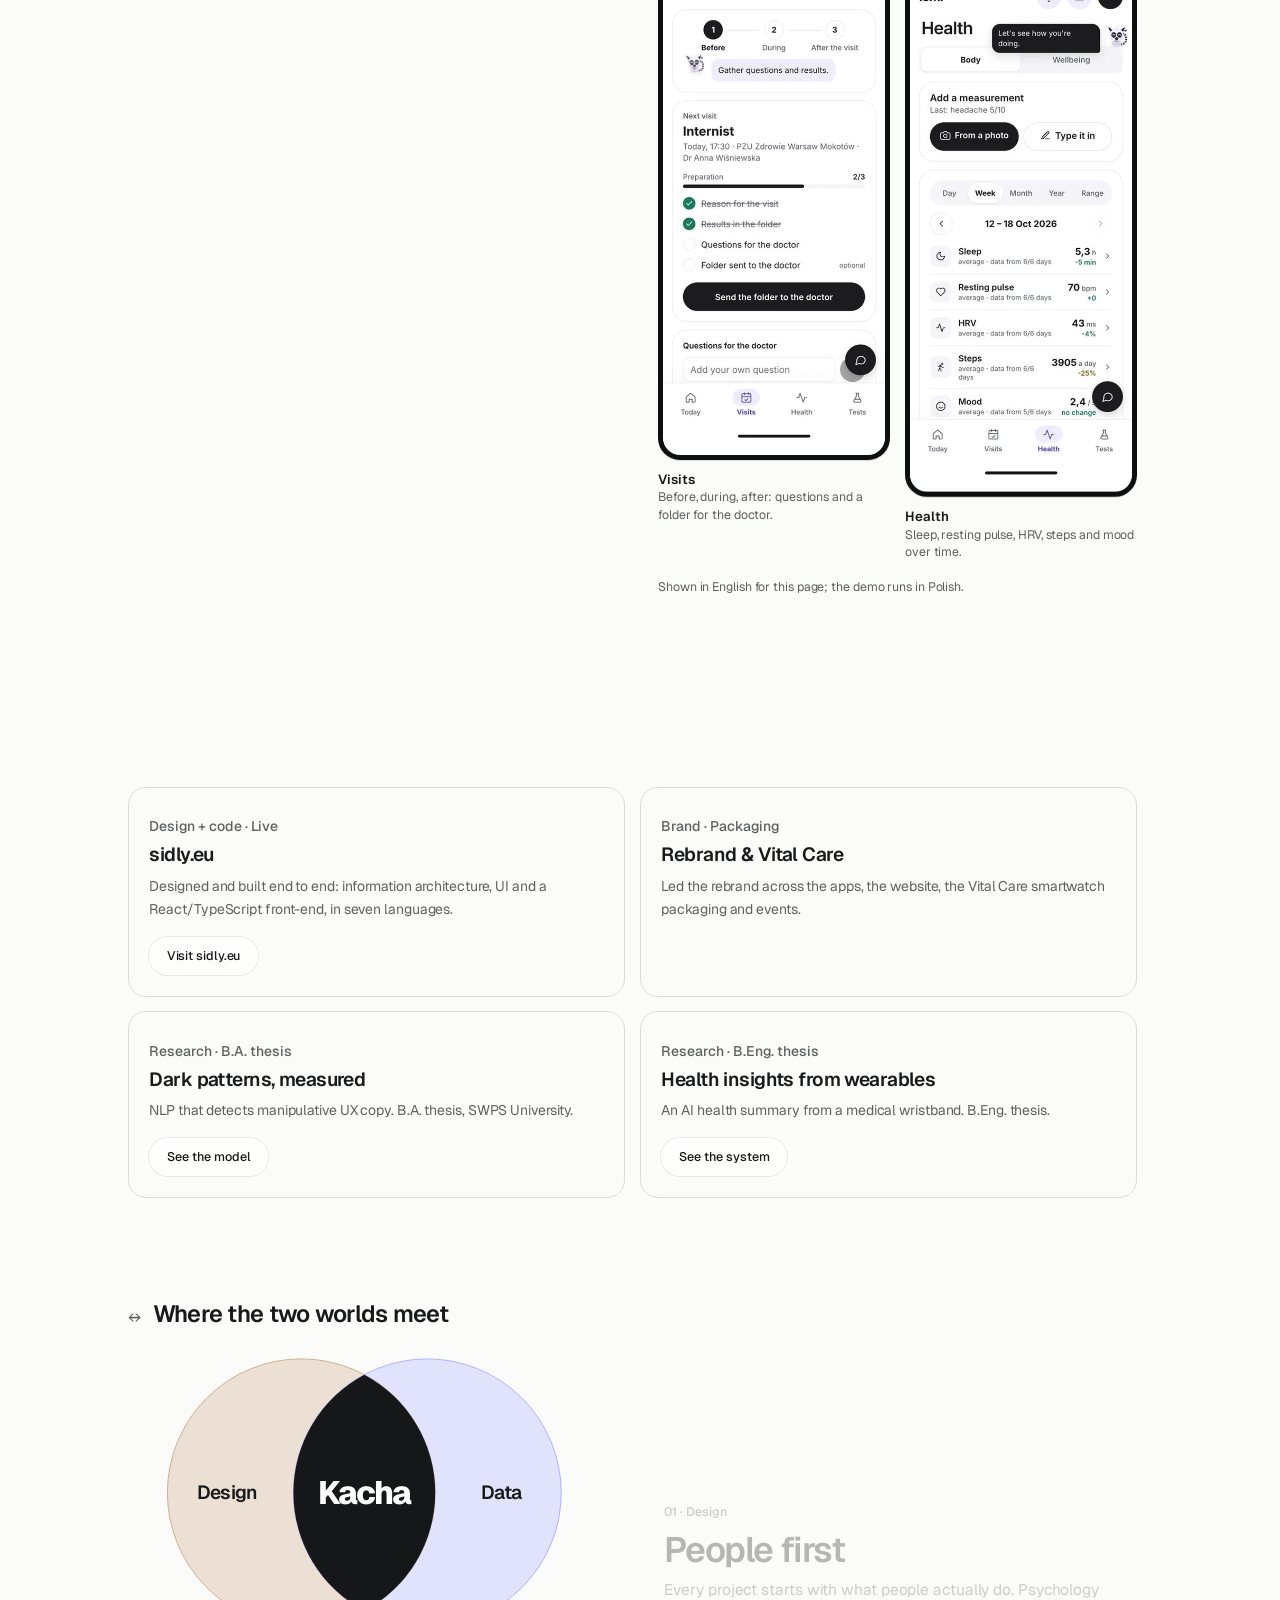
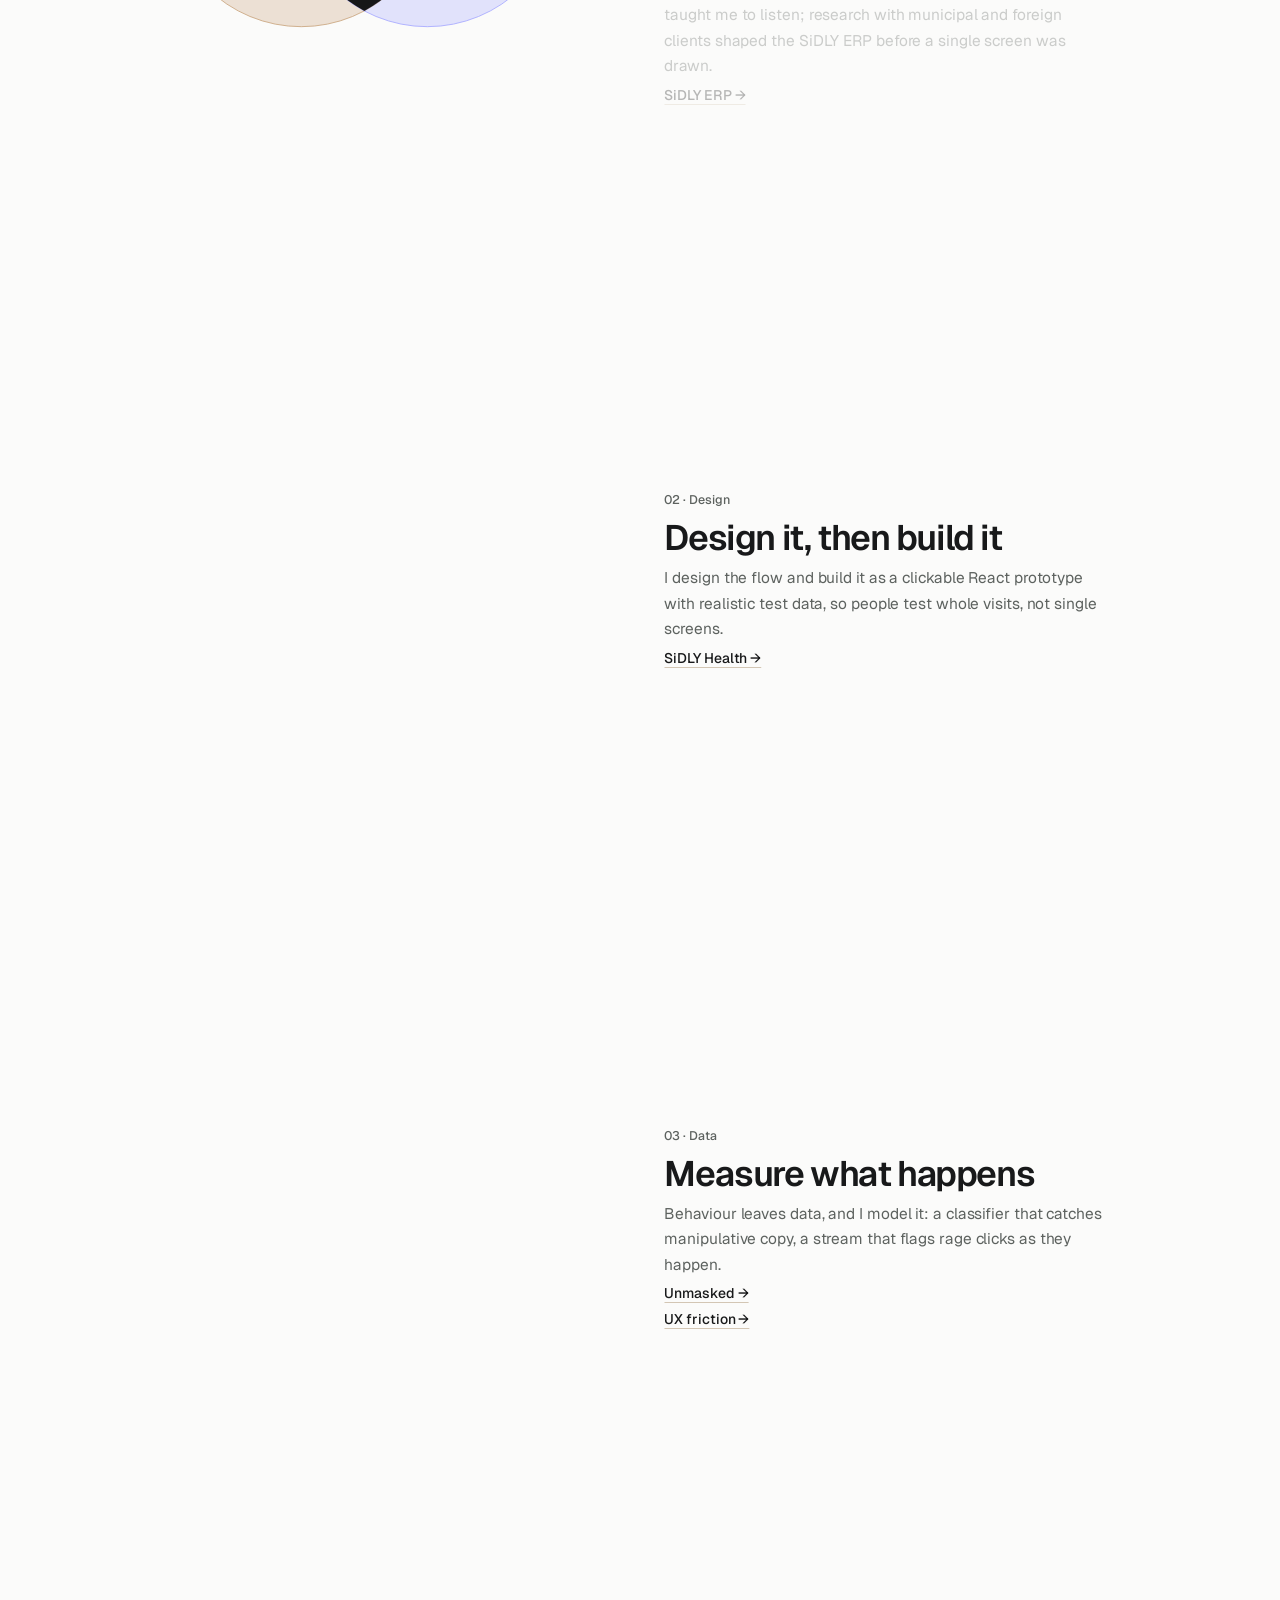
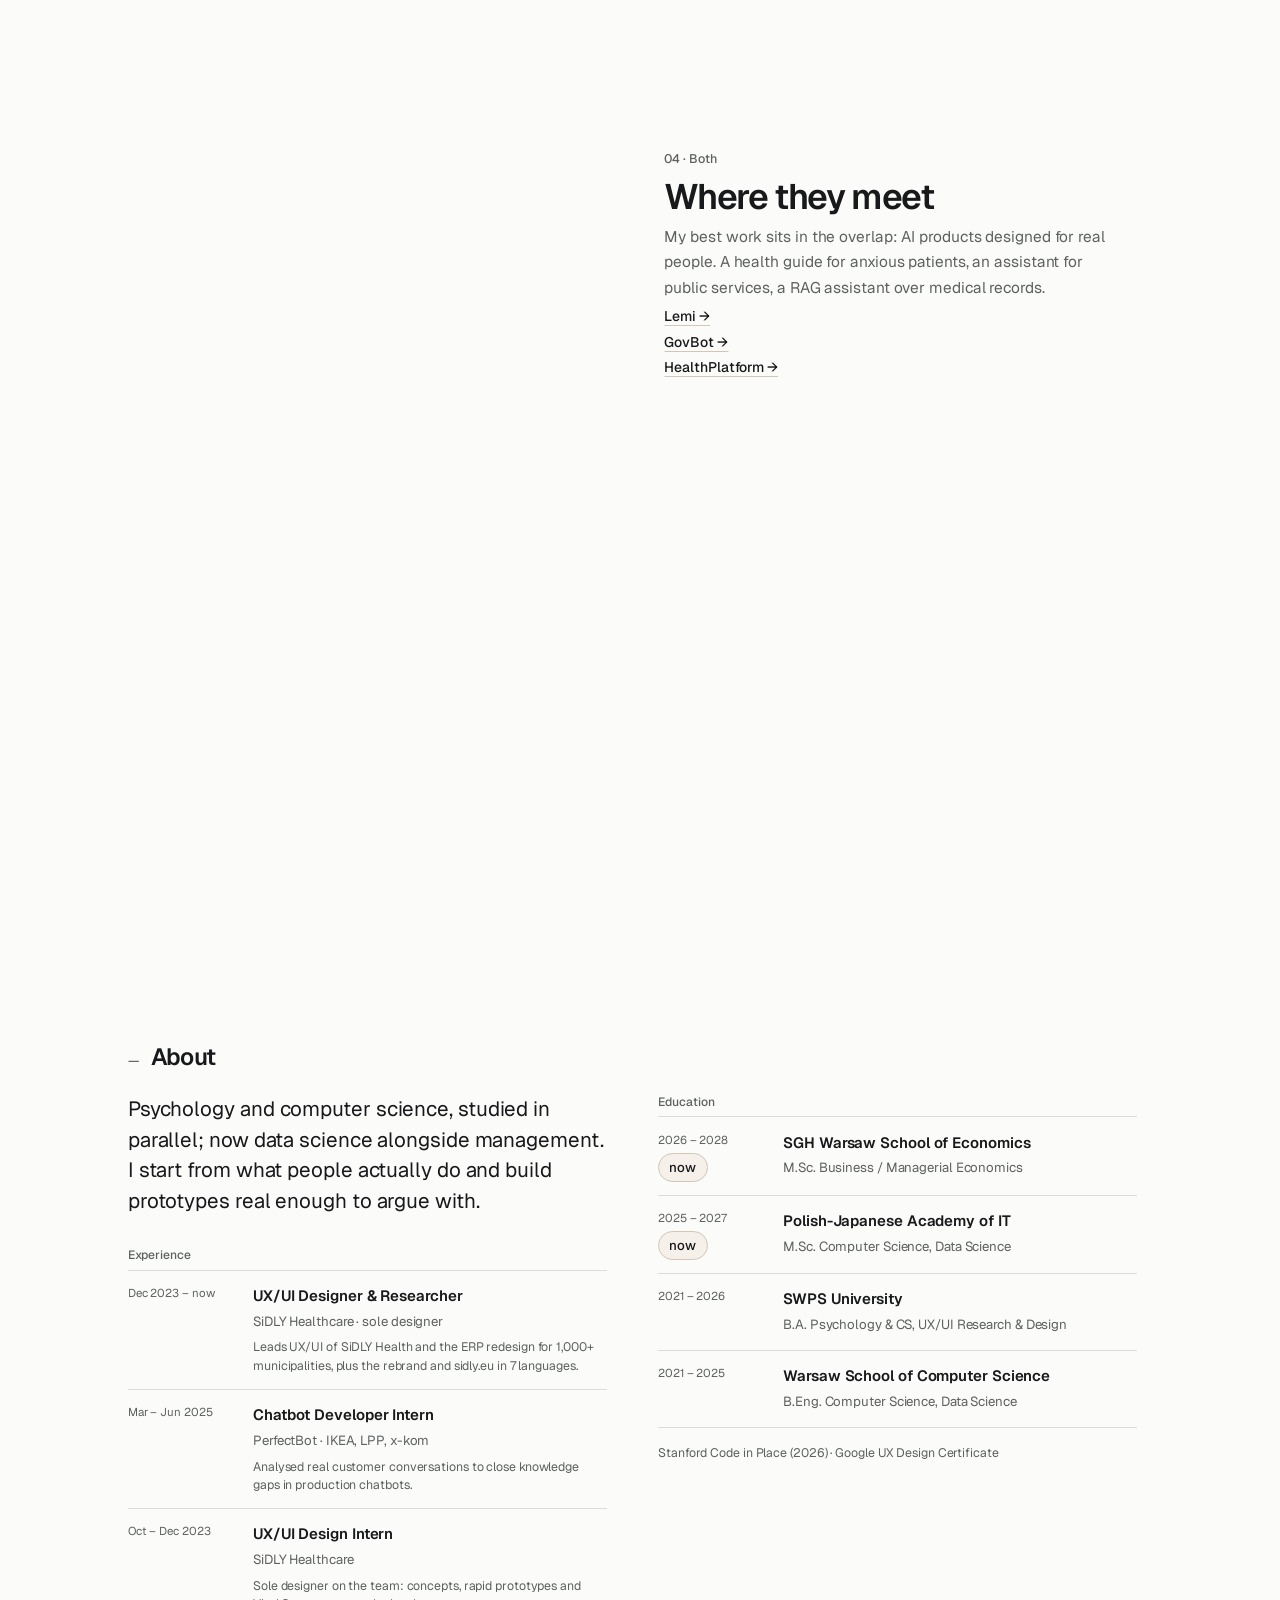
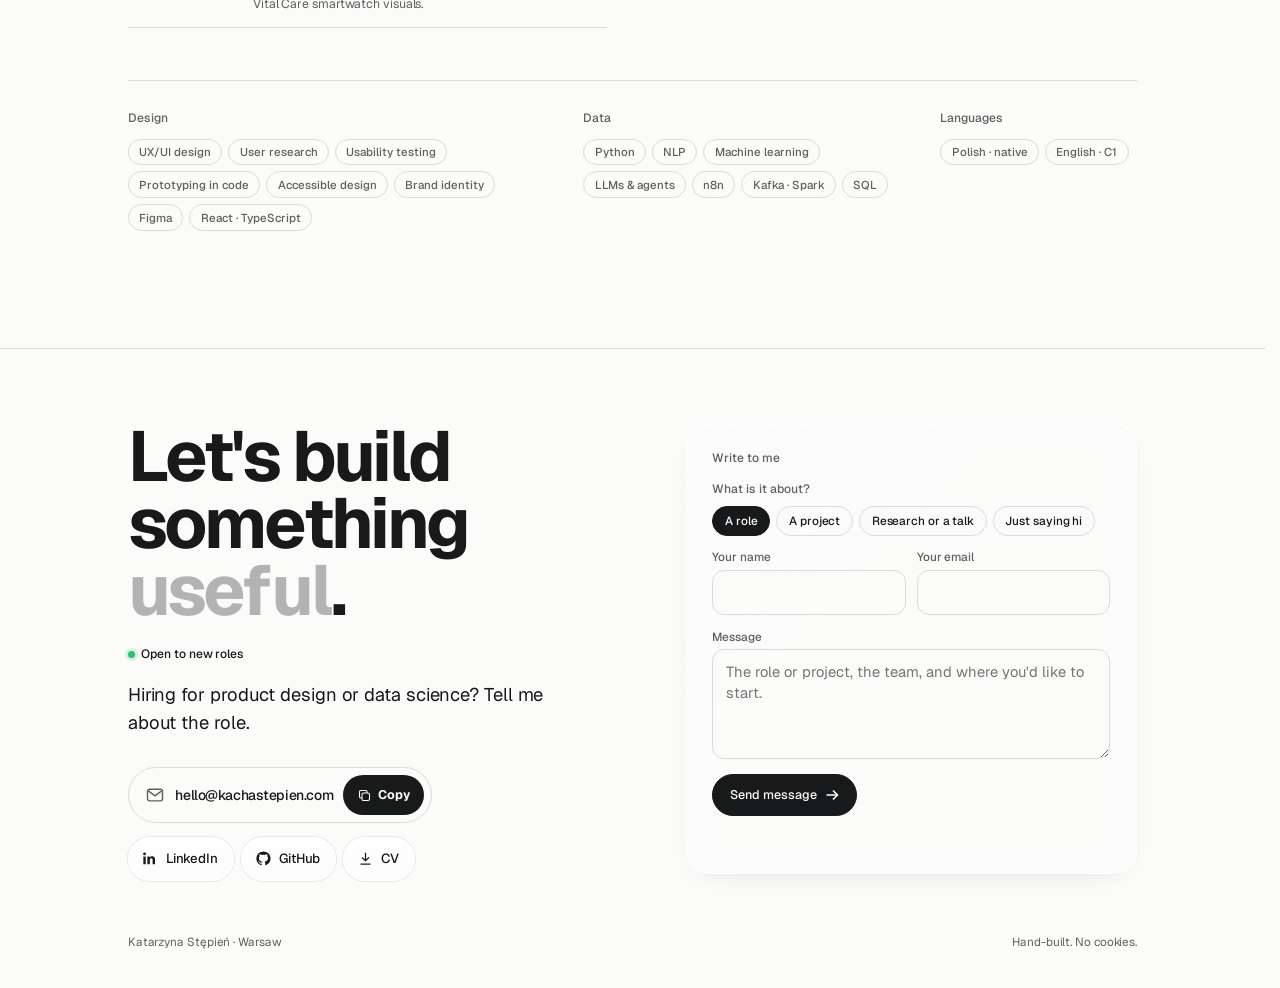
==== commit f34198cb: "GovBot case study: recorded mObywatel prototype, design-thinking process, personas, POV and HMW, val" ====
--- a/index.html
+++ b/index.html
@@ -2,7 +2,7 @@
 <html lang="en" data-view="design" data-theme="light">
 <head>
 <meta charset="utf-8">
-<meta name="build" content="1792390566">
+<meta name="build" content="1792393863">
 <script>
 /* GitHub Pages lets browsers keep the page for 10 minutes; if a newer build is live, reload once to get it. */
 (function(){try{var b=document.querySelector('meta[name="build"]').content;fetch('/version.txt?'+Date.now(),{cache:'no-store'}).then(function(r){return r.ok?r.text():''}).then(function(v){v=(v||'').trim();if(v&&v!==b&&!sessionStorage.getItem('ks-rl-'+v)){sessionStorage.setItem('ks-rl-'+v,'1');location.reload()}}).catch(function(){})}catch(e){}})();
@@ -150,7 +150,7 @@
 try{if(/[?&]fresh\b/.test(location.search)){sessionStorage.removeItem('ks-intro');sessionStorage.removeItem('ks-welcome')}}catch(e){}
 try{if(!location.hash&&!sessionStorage.getItem('ks-intro')&&!matchMedia('(prefers-reduced-motion: reduce)').matches&&!/bot|crawl|spider|slurp|lighthouse|google/i.test(navigator.userAgent))document.documentElement.classList.add('intro')}catch(e){}})();
 </script>
-<link rel="stylesheet" href="assets/site.css?v=b78b109ea6">
+<link rel="stylesheet" href="assets/site.css?v=d28b99b286">
 <script data-goatcounter="https://kachastepien.goatcounter.com/count" async src="//gc.zgo.at/count.js"></script>
 </head>
 <body>
@@ -399,6 +399,7 @@
         <p class="aw-kicker"><span class="aw-dot" aria-hidden="true"></span>1st place · AI Place Challenge 2025 · Team lead</p>
         <p class="aw-lead">We built <b>GovBot</b>, an AI chatbot for mObywatel that cuts through the bureaucracy and helps people get official matters done.</p>
         <p class="aw-sub">Set by the Polish Ministry of Digital Affairs · Econverse Smart Cities Hackathon, Warsaw</p>
+        <div class="links"><a class="btn solid" href="work/govbot/">Read the case study<svg viewBox="0 0 16 16" fill="none" stroke="currentColor" stroke-width="1.6" aria-hidden="true"><path d="M2.5 8h11M9 3.5 13.5 8 9 12.5"/></svg></a></div>
       </div>
       <div class="aw-photos">
         <figure class="ph-a"><img decoding="async" loading="lazy" src="assets/govbot/stage.webp" width="1600" height="1067" alt="Katarzyna presenting GovBot with her team on the AI Place stage at Econverse Fuse 2025"><figcaption>On stage at Econverse Fuse 2025</figcaption></figure>
@@ -631,6 +632,7 @@
         <p class="aw-kicker"><span class="aw-dot" aria-hidden="true"></span>1st place · AI Place Challenge 2025 · Team lead</p>
         <p class="aw-lead">We built <b>GovBot</b>, an AI chatbot for mObywatel that cuts through the bureaucracy and helps people get official matters done.</p>
         <p class="aw-sub">Set by the Polish Ministry of Digital Affairs · Econverse Smart Cities Hackathon, Warsaw</p>
+        <div class="links"><a class="btn solid" href="work/govbot/">Read the case study<svg viewBox="0 0 16 16" fill="none" stroke="currentColor" stroke-width="1.6" aria-hidden="true"><path d="M2.5 8h11M9 3.5 13.5 8 9 12.5"/></svg></a></div>
       </div>
       <div class="aw-photos">
         <figure class="ph-a"><img decoding="async" loading="lazy" src="assets/govbot/stage.webp" width="1600" height="1067" alt="Katarzyna presenting GovBot with her team on the AI Place stage at Econverse Fuse 2025"><figcaption>On stage at Econverse Fuse 2025</figcaption></figure>
@@ -1197,7 +1199,7 @@
 
   /* ---------- project finder: searchable menu with icons, ⌘K ---------- */
   (function(){
-    var IC={"pulse": "<path d=\"M3 12h4l2-5 3 10 2-5h7\"/>", "grid": "<rect x=\"3\" y=\"3\" width=\"7\" height=\"7\" rx=\"1.5\"/><rect x=\"14\" y=\"3\" width=\"7\" height=\"7\" rx=\"1.5\"/><rect x=\"3\" y=\"14\" width=\"7\" height=\"7\" rx=\"1.5\"/><rect x=\"14\" y=\"14\" width=\"7\" height=\"7\" rx=\"1.5\"/>", "bubble": "<path d=\"M4 5h16v11H9l-5 4z\"/><path d=\"M9 10h.01M15 10h.01\"/>", "trophy": "<path d=\"M8 4h8v5a4 4 0 0 1-8 0z\"/><path d=\"M8 6H5a3 3 0 0 0 3 4M16 6h3a3 3 0 0 1-3 4M12 13v4M8 20h8\"/>", "globe": "<circle cx=\"12\" cy=\"12\" r=\"9\"/><path d=\"M3 12h18M12 3a14 14 0 0 1 0 18M12 3a14 14 0 0 0 0 18\"/>", "pen": "<path d=\"M4 20l4-1 11-11-3-3L5 16z\"/><path d=\"M14 6l3 3\"/>", "mask": "<path d=\"M3 8c3-2 15-2 18 0 0 6-3 9-9 9S3 14 3 8z\"/><path d=\"M8 11h2M14 11h2\"/>", "watch": "<rect x=\"7\" y=\"7\" width=\"10\" height=\"10\" rx=\"3\"/><path d=\"M9 7V3h6v4M9 17v4h6v-4M10 12h4\"/>", "cursor": "<path d=\"M5 3l13 6-6 2-2 6z\"/><path d=\"M15 15l4 4\"/>", "funnel": "<path d=\"M3 4h18l-7 8v6l-4 2v-8z\"/>", "github": "<path d=\"M9 19c-4 1-4-2-6-3m12 5v-3.5a3 3 0 0 0-1-2.5c3 0 6-1.5 6-6.5a5 5 0 0 0-1.5-3.5 4.5 4.5 0 0 0 0-3.5S17 1.5 14.5 3a12 12 0 0 0-5 0C7 1.5 6 2 6 2a4.5 4.5 0 0 0 0 3.5A5 5 0 0 0 4.5 9c0 5 3 6.5 6 6.5a3 3 0 0 0-1 2.5V21\"/>", "venn": "<circle cx=\"9\" cy=\"12\" r=\"6\"/><circle cx=\"15\" cy=\"12\" r=\"6\"/>", "user": "<circle cx=\"12\" cy=\"8\" r=\"4\"/><path d=\"M4 21a8 8 0 0 1 16 0\"/>", "mail": "<rect x=\"3\" y=\"5\" width=\"18\" height=\"14\" rx=\"2\"/><path d=\"M3 7l9 6 9-6\"/>", "switch": "<path d=\"M7 7h12l-3-3M17 17H5l3 3\"/>", "doc": "<path d=\"M6 3h8l4 4v14H6z\"/><path d=\"M14 3v4h4M9 13h6M9 17h6\"/>", "chat": "<path d=\"M12 3a9 9 0 0 0-8 13l-1 5 5-1a9 9 0 1 0 4-17z\"/>"},IT=[{"t": "SiDLY Health", "m": "Mobile + web apps for managers, carers and residents", "g": "design", "i": "pulse", "go": "work/sidly-health/", "k": "ux ui telecare nfc planner mobile web case study"}, {"t": "SiDLY ERP redesign", "m": "The platform 1,000+ municipalities use", "g": "design", "i": "grid", "go": "work/sidly-erp/", "k": "erp b2b dashboard confidential municipalities"}, {"t": "Lemi", "m": "HackYeah 2026 · health guide on the Claude API", "g": "design", "i": "bubble", "go": "work/lemi/", "k": "hackathon ai health app claude elevenlabs flutter"}, {"t": "GovBot", "m": "1st place · AI Place Challenge 2025", "g": "design", "i": "trophy", "go": "#ai", "v": "design", "k": "hackathon n8n ai agent public services ministry"}, {"t": "sidly.eu", "m": "Company website, designed and coded", "g": "design", "i": "globe", "go": "https://www.sidly.eu", "k": "website react figma sites"}, {"t": "Rebrand & Vital Care", "m": "Identity, packaging, launch", "g": "design", "i": "pen", "go": "#more", "v": "design", "k": "brand identity packaging"}, {"t": "Unmasked", "m": "NLP for dark patterns · F1 0.936 · live demo", "g": "data", "i": "mask", "go": "work/unmasked/", "k": "nlp classifier chrome extension thesis machine learning"}, {"t": "HealthPlatform", "m": "RAG health summaries from a wearable", "g": "data", "i": "watch", "go": "work/healthplatform/", "k": "rag llm wearable thesis langflow"}, {"t": "UX friction detection", "m": "Kafka + Spark, rage clicks in real time", "g": "data", "i": "cursor", "go": "work/ux-friction/", "k": "streaming kafka spark debezium cdc data engineering"}, {"t": "Funnel ELT", "m": "SQL on DuckDB, six data-quality rules", "g": "data", "i": "funnel", "go": "work/funnel-elt/", "k": "sql duckdb analytics medallion"}, {"t": "GitHub repositories", "m": "All the code, live from GitHub", "g": "data", "i": "github", "go": "#github", "v": "data", "k": "code repos"}, {"t": "Where design meets data", "m": "How the two worlds connect", "g": "page", "i": "venn", "go": "#story", "k": "story about approach"}, {"t": "About & experience", "m": "Studies, roles, skills", "g": "page", "i": "user", "go": "#about", "k": "education skills experience studies"}, {"t": "Download CV", "m": "One page, PDF", "g": "page", "i": "doc", "go": "assets/katarzyna-stepien-cv.pdf", "k": "cv resume pdf download zyciorys curriculum vitae"}, {"t": "Write to Kacha", "m": "The form lands in her inbox", "g": "page", "i": "mail", "go": "#contact", "k": "contact email hire"}, {"t": "Ask Venn", "m": "The portfolio assistant", "g": "page", "i": "chat", "go": "__venn", "k": "chatbot assistant question"}, {"t": "Switch perspective", "m": "Product design ↔ Data science", "g": "page", "i": "switch", "go": "__switch", "k": "toggle view"}];
+    var IC={"pulse": "<path d=\"M3 12h4l2-5 3 10 2-5h7\"/>", "grid": "<rect x=\"3\" y=\"3\" width=\"7\" height=\"7\" rx=\"1.5\"/><rect x=\"14\" y=\"3\" width=\"7\" height=\"7\" rx=\"1.5\"/><rect x=\"3\" y=\"14\" width=\"7\" height=\"7\" rx=\"1.5\"/><rect x=\"14\" y=\"14\" width=\"7\" height=\"7\" rx=\"1.5\"/>", "bubble": "<path d=\"M4 5h16v11H9l-5 4z\"/><path d=\"M9 10h.01M15 10h.01\"/>", "trophy": "<path d=\"M8 4h8v5a4 4 0 0 1-8 0z\"/><path d=\"M8 6H5a3 3 0 0 0 3 4M16 6h3a3 3 0 0 1-3 4M12 13v4M8 20h8\"/>", "globe": "<circle cx=\"12\" cy=\"12\" r=\"9\"/><path d=\"M3 12h18M12 3a14 14 0 0 1 0 18M12 3a14 14 0 0 0 0 18\"/>", "pen": "<path d=\"M4 20l4-1 11-11-3-3L5 16z\"/><path d=\"M14 6l3 3\"/>", "mask": "<path d=\"M3 8c3-2 15-2 18 0 0 6-3 9-9 9S3 14 3 8z\"/><path d=\"M8 11h2M14 11h2\"/>", "watch": "<rect x=\"7\" y=\"7\" width=\"10\" height=\"10\" rx=\"3\"/><path d=\"M9 7V3h6v4M9 17v4h6v-4M10 12h4\"/>", "cursor": "<path d=\"M5 3l13 6-6 2-2 6z\"/><path d=\"M15 15l4 4\"/>", "funnel": "<path d=\"M3 4h18l-7 8v6l-4 2v-8z\"/>", "github": "<path d=\"M9 19c-4 1-4-2-6-3m12 5v-3.5a3 3 0 0 0-1-2.5c3 0 6-1.5 6-6.5a5 5 0 0 0-1.5-3.5 4.5 4.5 0 0 0 0-3.5S17 1.5 14.5 3a12 12 0 0 0-5 0C7 1.5 6 2 6 2a4.5 4.5 0 0 0 0 3.5A5 5 0 0 0 4.5 9c0 5 3 6.5 6 6.5a3 3 0 0 0-1 2.5V21\"/>", "venn": "<circle cx=\"9\" cy=\"12\" r=\"6\"/><circle cx=\"15\" cy=\"12\" r=\"6\"/>", "user": "<circle cx=\"12\" cy=\"8\" r=\"4\"/><path d=\"M4 21a8 8 0 0 1 16 0\"/>", "mail": "<rect x=\"3\" y=\"5\" width=\"18\" height=\"14\" rx=\"2\"/><path d=\"M3 7l9 6 9-6\"/>", "switch": "<path d=\"M7 7h12l-3-3M17 17H5l3 3\"/>", "doc": "<path d=\"M6 3h8l4 4v14H6z\"/><path d=\"M14 3v4h4M9 13h6M9 17h6\"/>", "chat": "<path d=\"M12 3a9 9 0 0 0-8 13l-1 5 5-1a9 9 0 1 0 4-17z\"/>"},IT=[{"t": "SiDLY Health", "m": "Mobile + web apps for managers, carers and residents", "g": "design", "i": "pulse", "go": "work/sidly-health/", "k": "ux ui telecare nfc planner mobile web case study"}, {"t": "SiDLY ERP redesign", "m": "The platform 1,000+ municipalities use", "g": "design", "i": "grid", "go": "work/sidly-erp/", "k": "erp b2b dashboard confidential municipalities"}, {"t": "Lemi", "m": "HackYeah 2026 · health guide on the Claude API", "g": "design", "i": "bubble", "go": "work/lemi/", "k": "hackathon ai health app claude elevenlabs flutter"}, {"t": "GovBot", "m": "1st place · AI Place Challenge 2025", "g": "design", "i": "trophy", "go": "work/govbot/", "k": "hackathon n8n ai agent public services ministry"}, {"t": "sidly.eu", "m": "Company website, designed and coded", "g": "design", "i": "globe", "go": "https://www.sidly.eu", "k": "website react figma sites"}, {"t": "Rebrand & Vital Care", "m": "Identity, packaging, launch", "g": "design", "i": "pen", "go": "#more", "v": "design", "k": "brand identity packaging"}, {"t": "Unmasked", "m": "NLP for dark patterns · F1 0.936 · live demo", "g": "data", "i": "mask", "go": "work/unmasked/", "k": "nlp classifier chrome extension thesis machine learning"}, {"t": "HealthPlatform", "m": "RAG health summaries from a wearable", "g": "data", "i": "watch", "go": "work/healthplatform/", "k": "rag llm wearable thesis langflow"}, {"t": "UX friction detection", "m": "Kafka + Spark, rage clicks in real time", "g": "data", "i": "cursor", "go": "work/ux-friction/", "k": "streaming kafka spark debezium cdc data engineering"}, {"t": "Funnel ELT", "m": "SQL on DuckDB, six data-quality rules", "g": "data", "i": "funnel", "go": "work/funnel-elt/", "k": "sql duckdb analytics medallion"}, {"t": "GitHub repositories", "m": "All the code, live from GitHub", "g": "data", "i": "github", "go": "#github", "v": "data", "k": "code repos"}, {"t": "Where design meets data", "m": "How the two worlds connect", "g": "page", "i": "venn", "go": "#story", "k": "story about approach"}, {"t": "About & experience", "m": "Studies, roles, skills", "g": "page", "i": "user", "go": "#about", "k": "education skills experience studies"}, {"t": "Download CV", "m": "One page, PDF", "g": "page", "i": "doc", "go": "assets/katarzyna-stepien-cv.pdf", "k": "cv resume pdf download zyciorys curriculum vitae"}, {"t": "Write to Kacha", "m": "The form lands in her inbox", "g": "page", "i": "mail", "go": "#contact", "k": "contact email hire"}, {"t": "Ask Venn", "m": "The portfolio assistant", "g": "page", "i": "chat", "go": "__venn", "k": "chatbot assistant question"}, {"t": "Switch perspective", "m": "Product design ↔ Data science", "g": "page", "i": "switch", "go": "__switch", "k": "toggle view"}];
     var ov=document.getElementById('cmd'),q=document.getElementById('cmd-q'),ul=document.getElementById('cmd-list'),f='all',sel=0,shown=[],last=null;
     function svg(n){return '<svg viewBox="0 0 24 24" fill="none" stroke="currentColor" stroke-width="1.6" stroke-linecap="round" stroke-linejoin="round" aria-hidden="true">'+IC[n]+'</svg>'}
     var TAG={design:'Design',data:'Data',page:'Page'};
--- a/assets/site.css
+++ b/assets/site.css
@@ -1365,3 +1365,17 @@
 .persona header .pa{display:grid;margin:0;font-size:.85rem;color:#161718}
 .vpc-map{aspect-ratio:auto;align-self:stretch}
 .vpc-prof{align-self:center}
+
+/* GovBot case study hero: recorded prototype next to the stage photo */
+.gb-hero{display:grid;grid-template-columns:minmax(0,300px) minmax(0,1fr);gap:clamp(1.2rem,3vw,2.4rem);align-items:center}
+.device video{width:100%;height:100%;object-fit:cover;object-position:top;border-radius:17px;display:block;background:#fff}
+.phone.vid .device{aspect-ratio:344/704}
+.gb-photo img{width:100%;aspect-ratio:3/2;object-fit:cover;border-radius:20px;display:block}
+.gb-photo p{margin:.6rem 0 0;font-size:.85rem;color:var(--muted)}
+@media (max-width:760px){.gb-hero{grid-template-columns:1fr}.phone.vid{max-width:300px;margin:0 auto}}
+.aw-main .links{margin-top:1.4rem}
+.award .links .btn.solid{background:#fff;color:#161718;border-color:#fff}
+.gb-hero{grid-template-columns:minmax(0,300px) minmax(0,460px);justify-content:start;align-items:start}
+.gb-photo img{aspect-ratio:4/5;object-position:38% center}
+.gb-hero{grid-template-columns:minmax(0,280px) minmax(0,1fr);align-items:center}
+.gb-photo img{aspect-ratio:3/2;object-position:center}
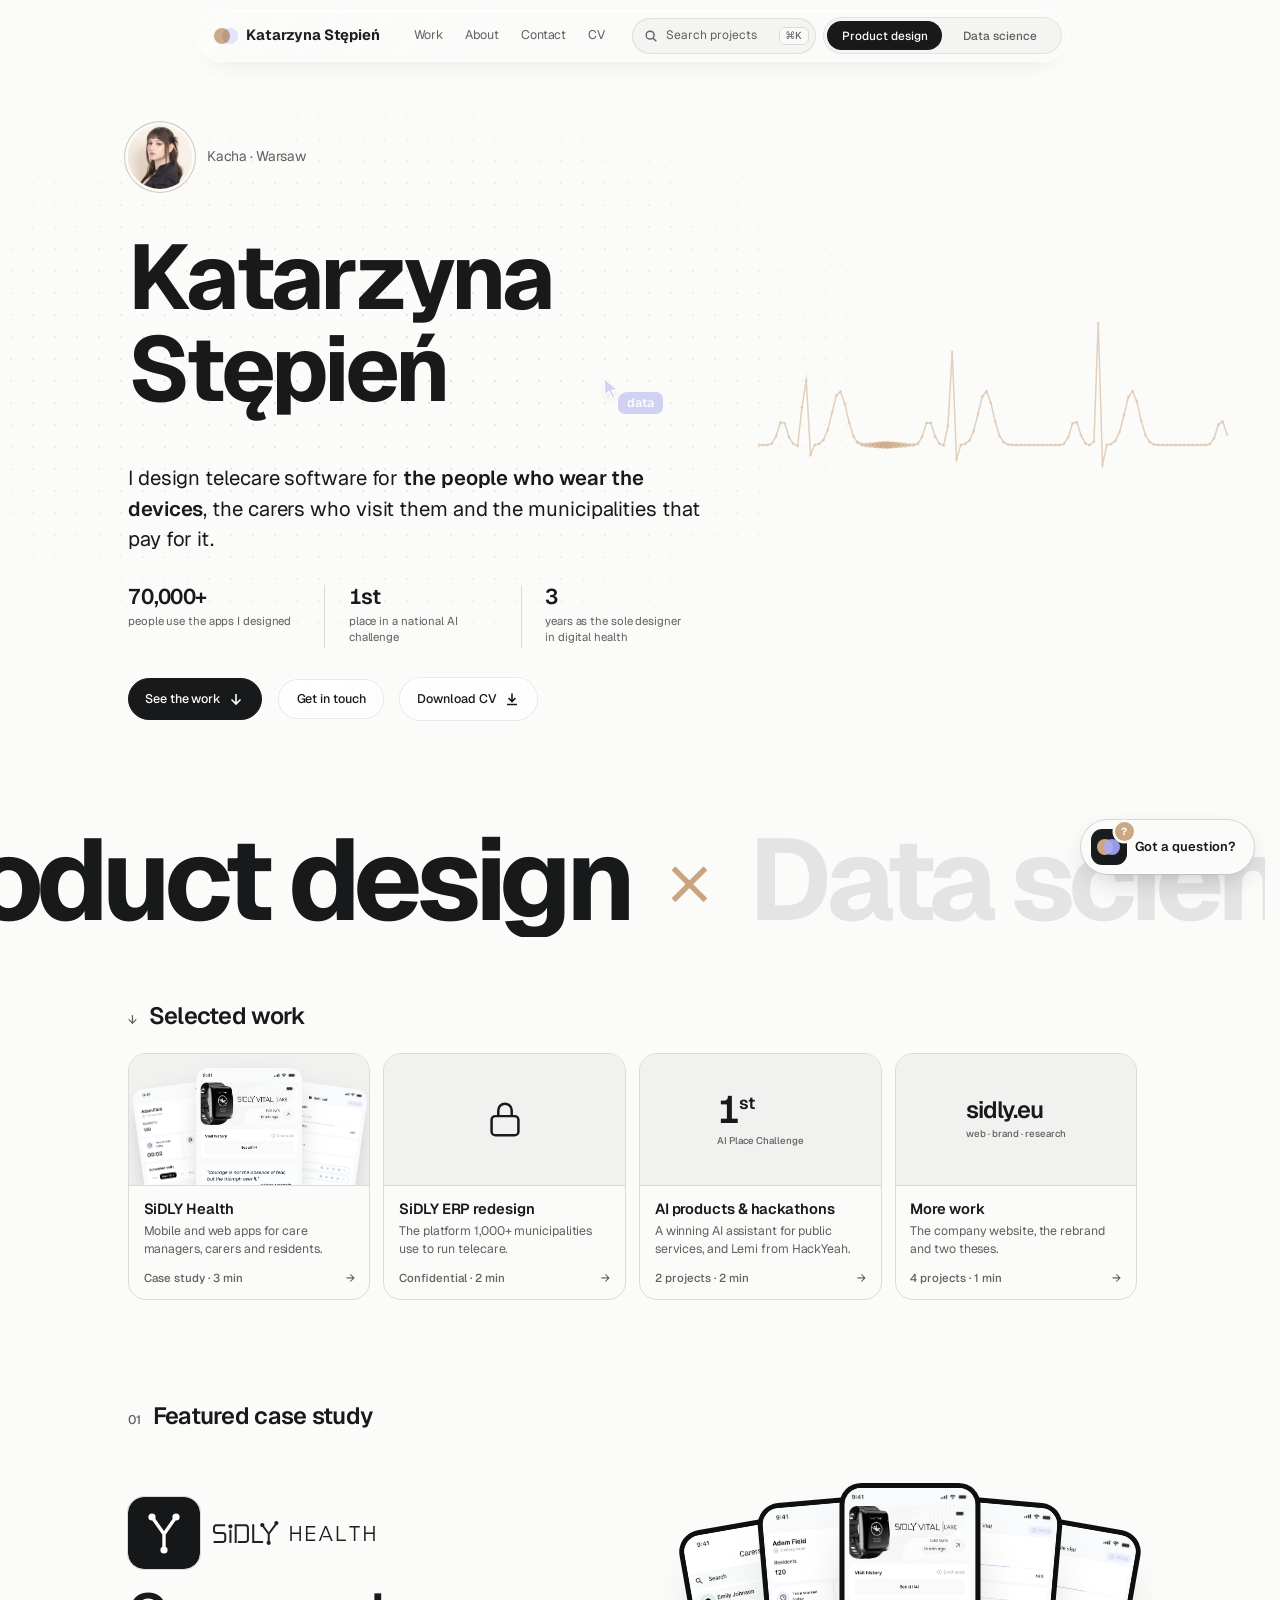
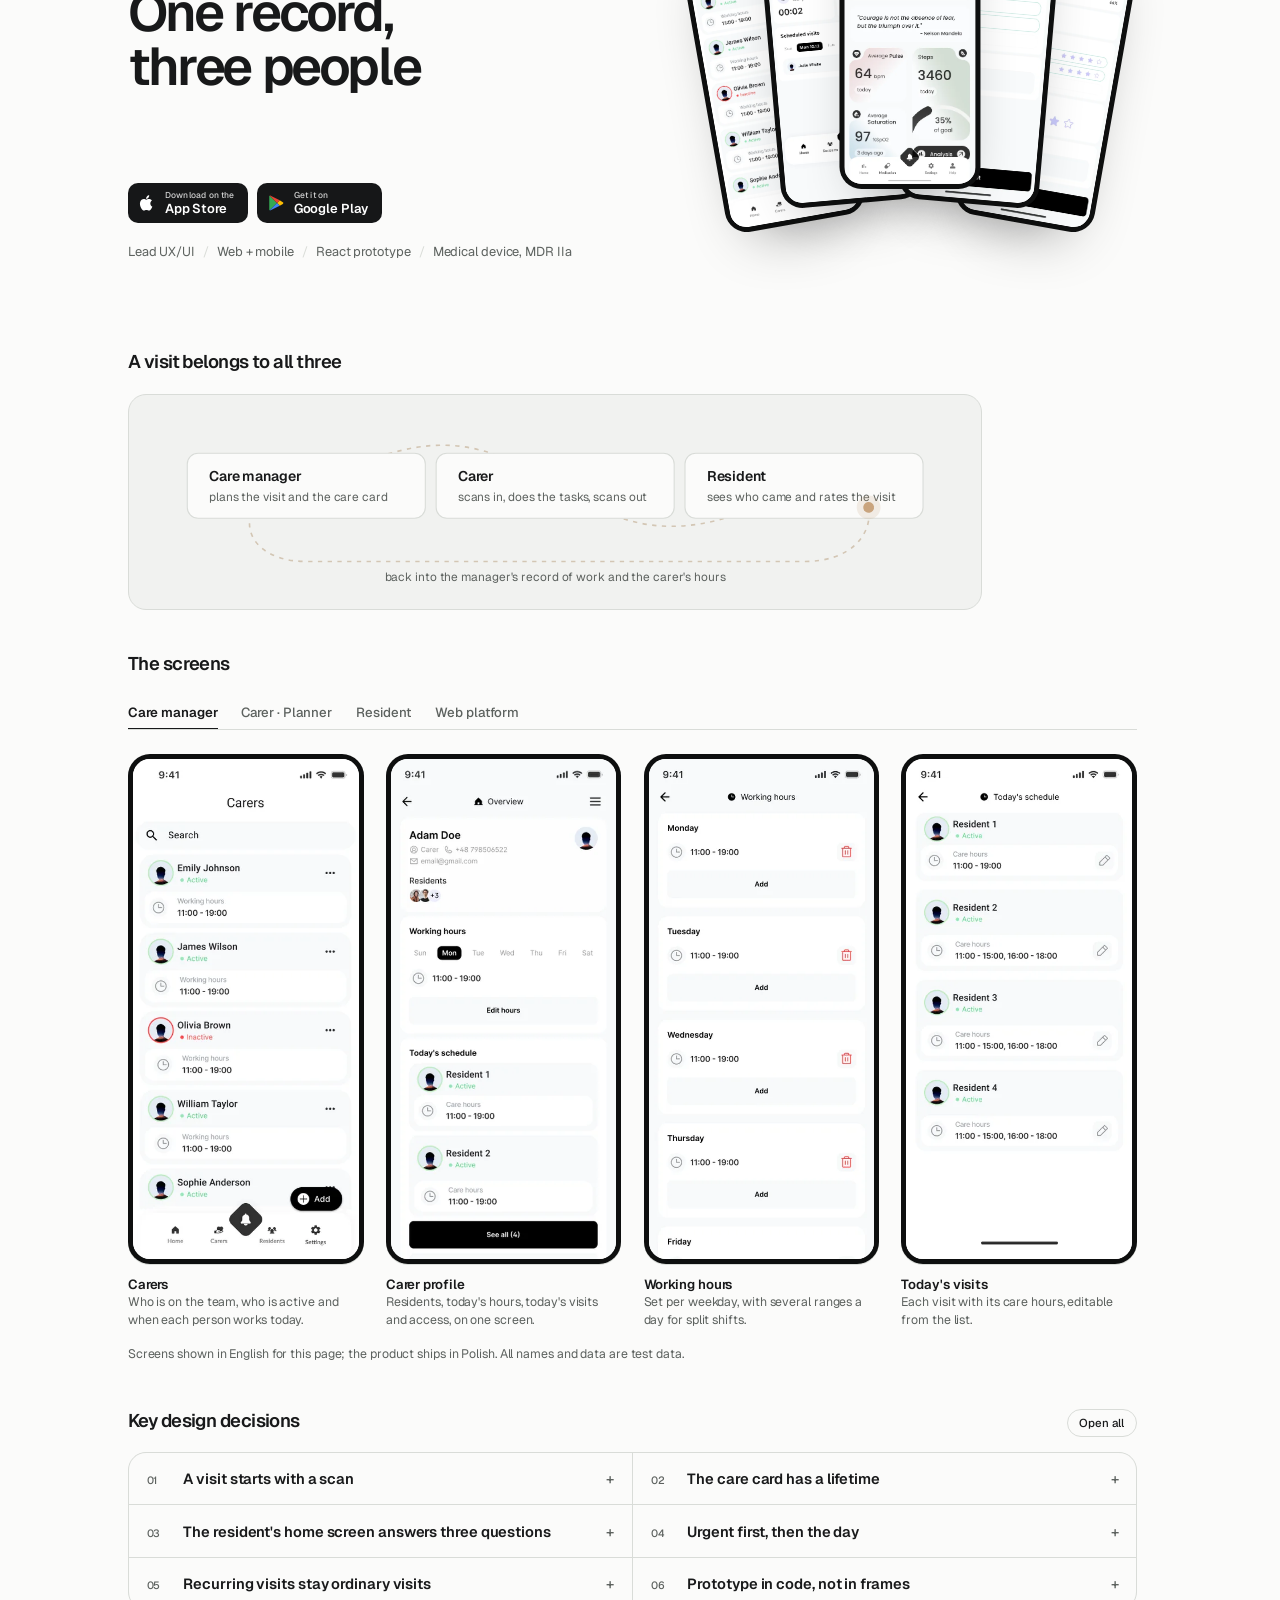
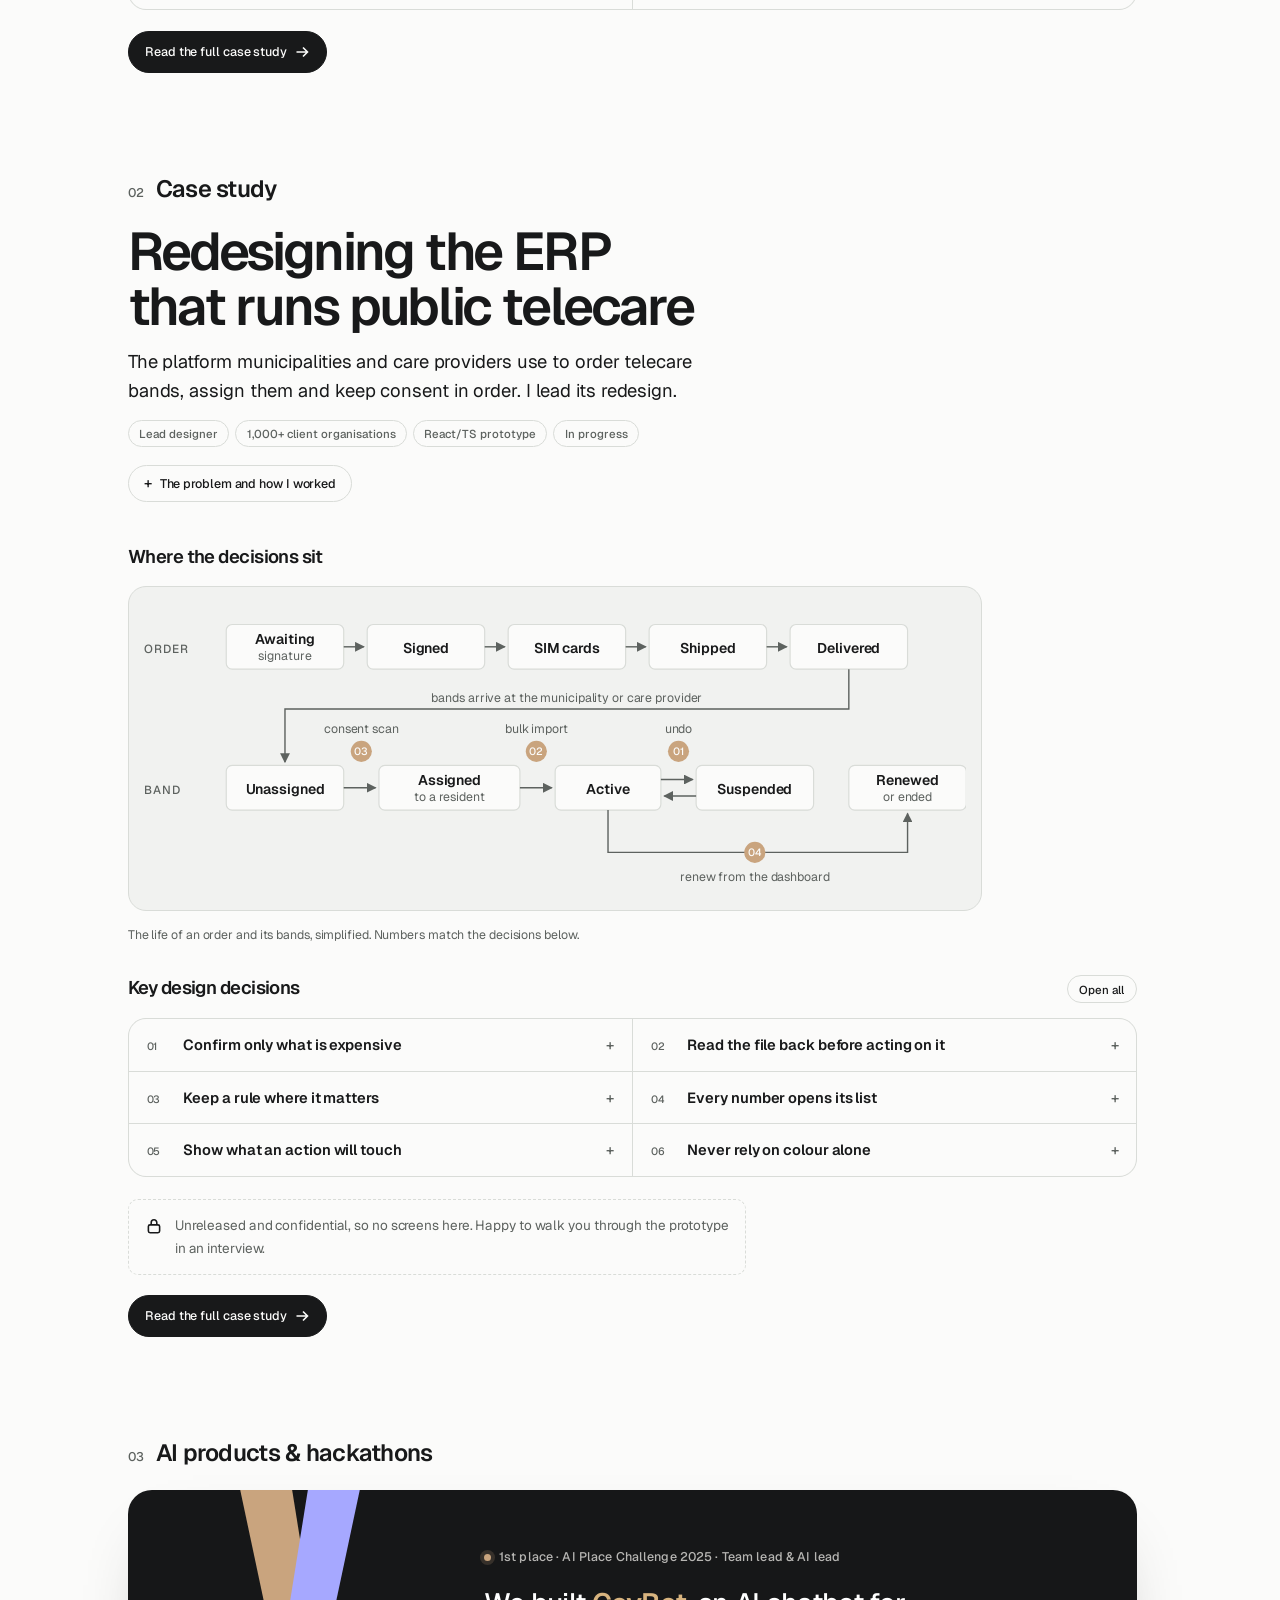
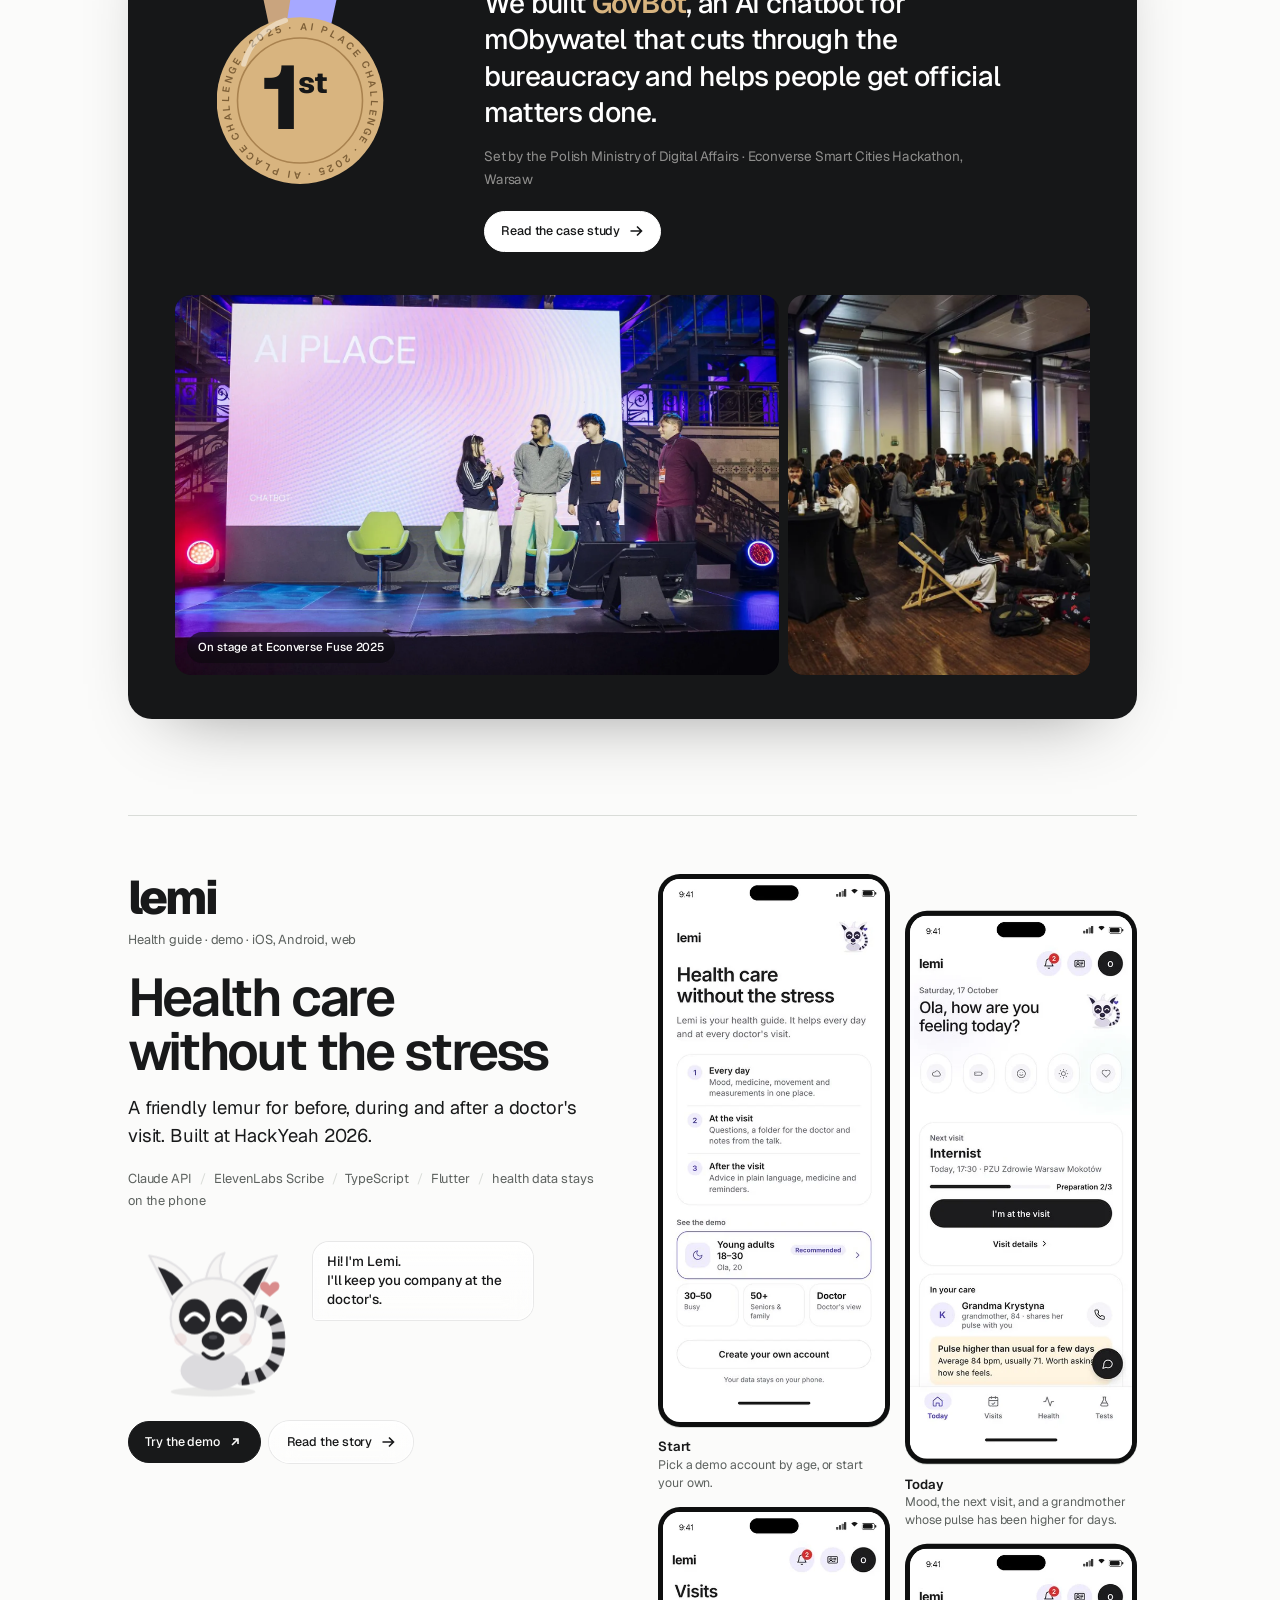
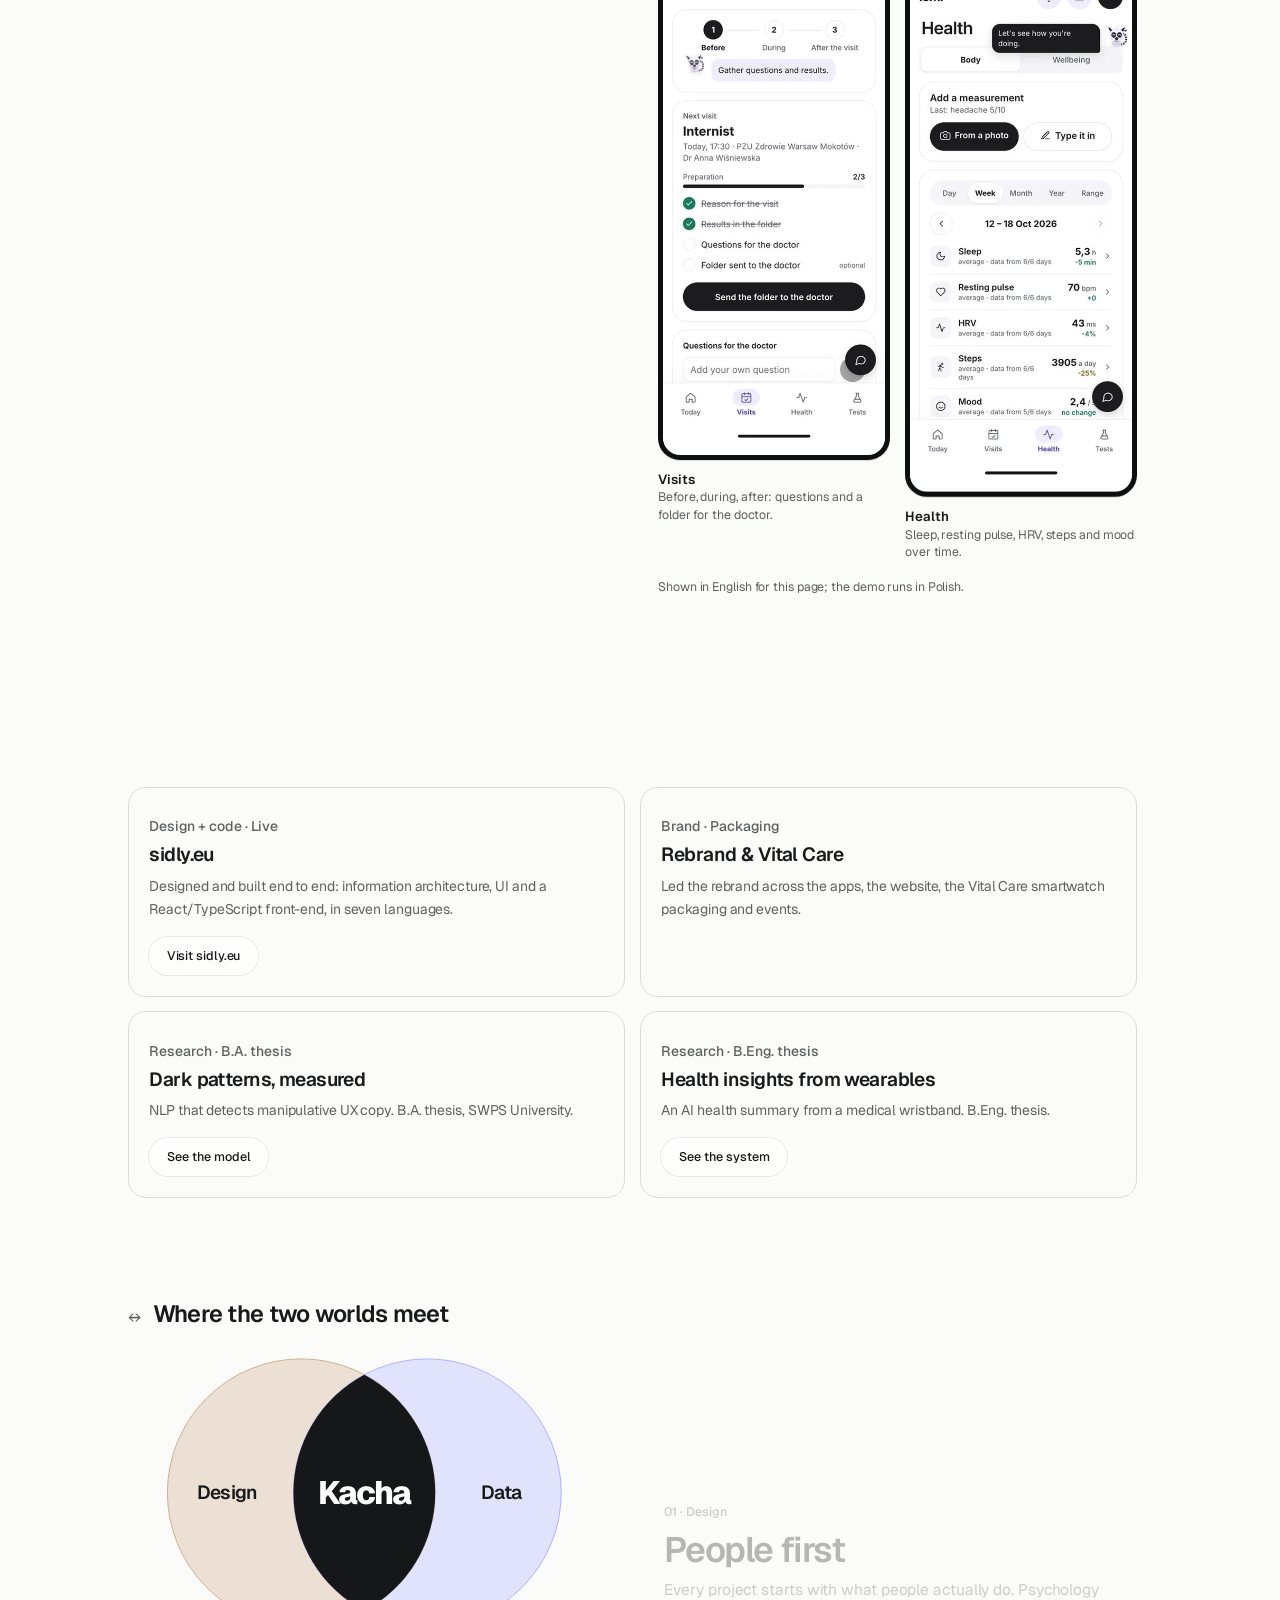
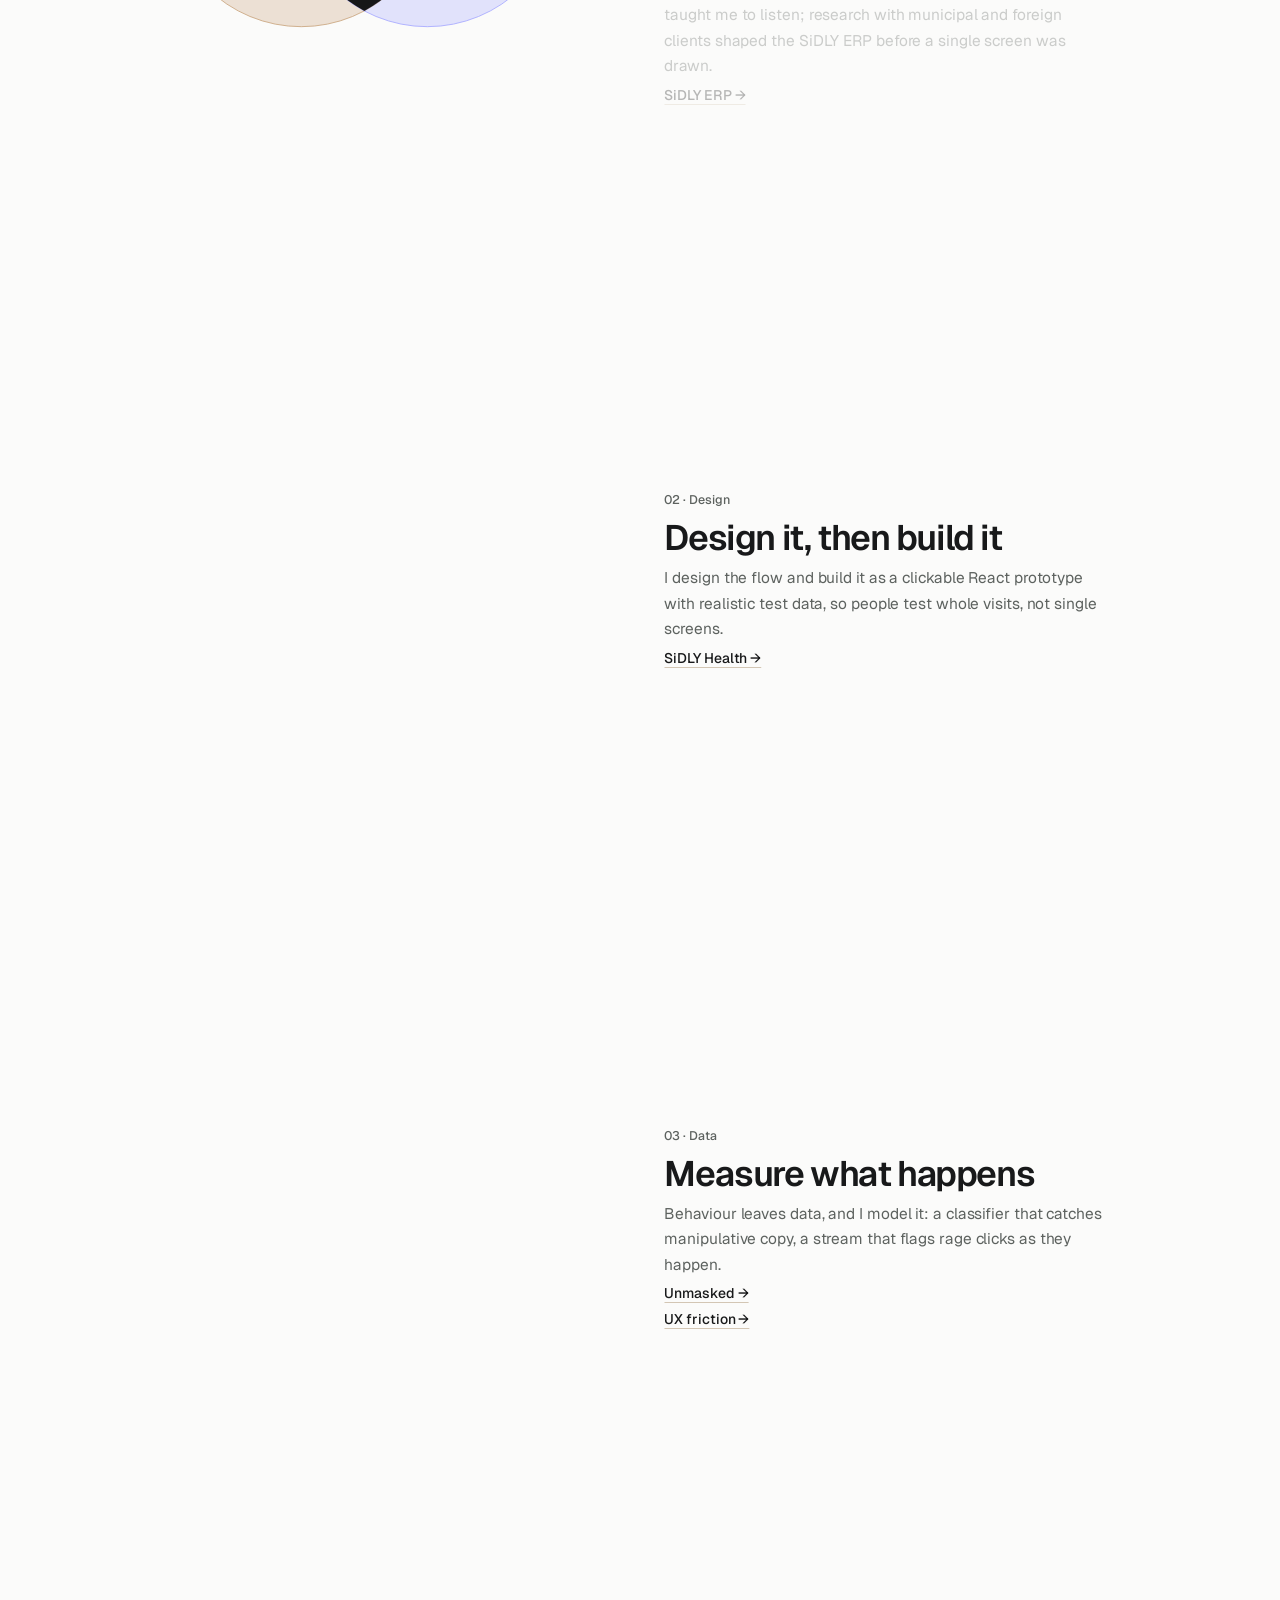
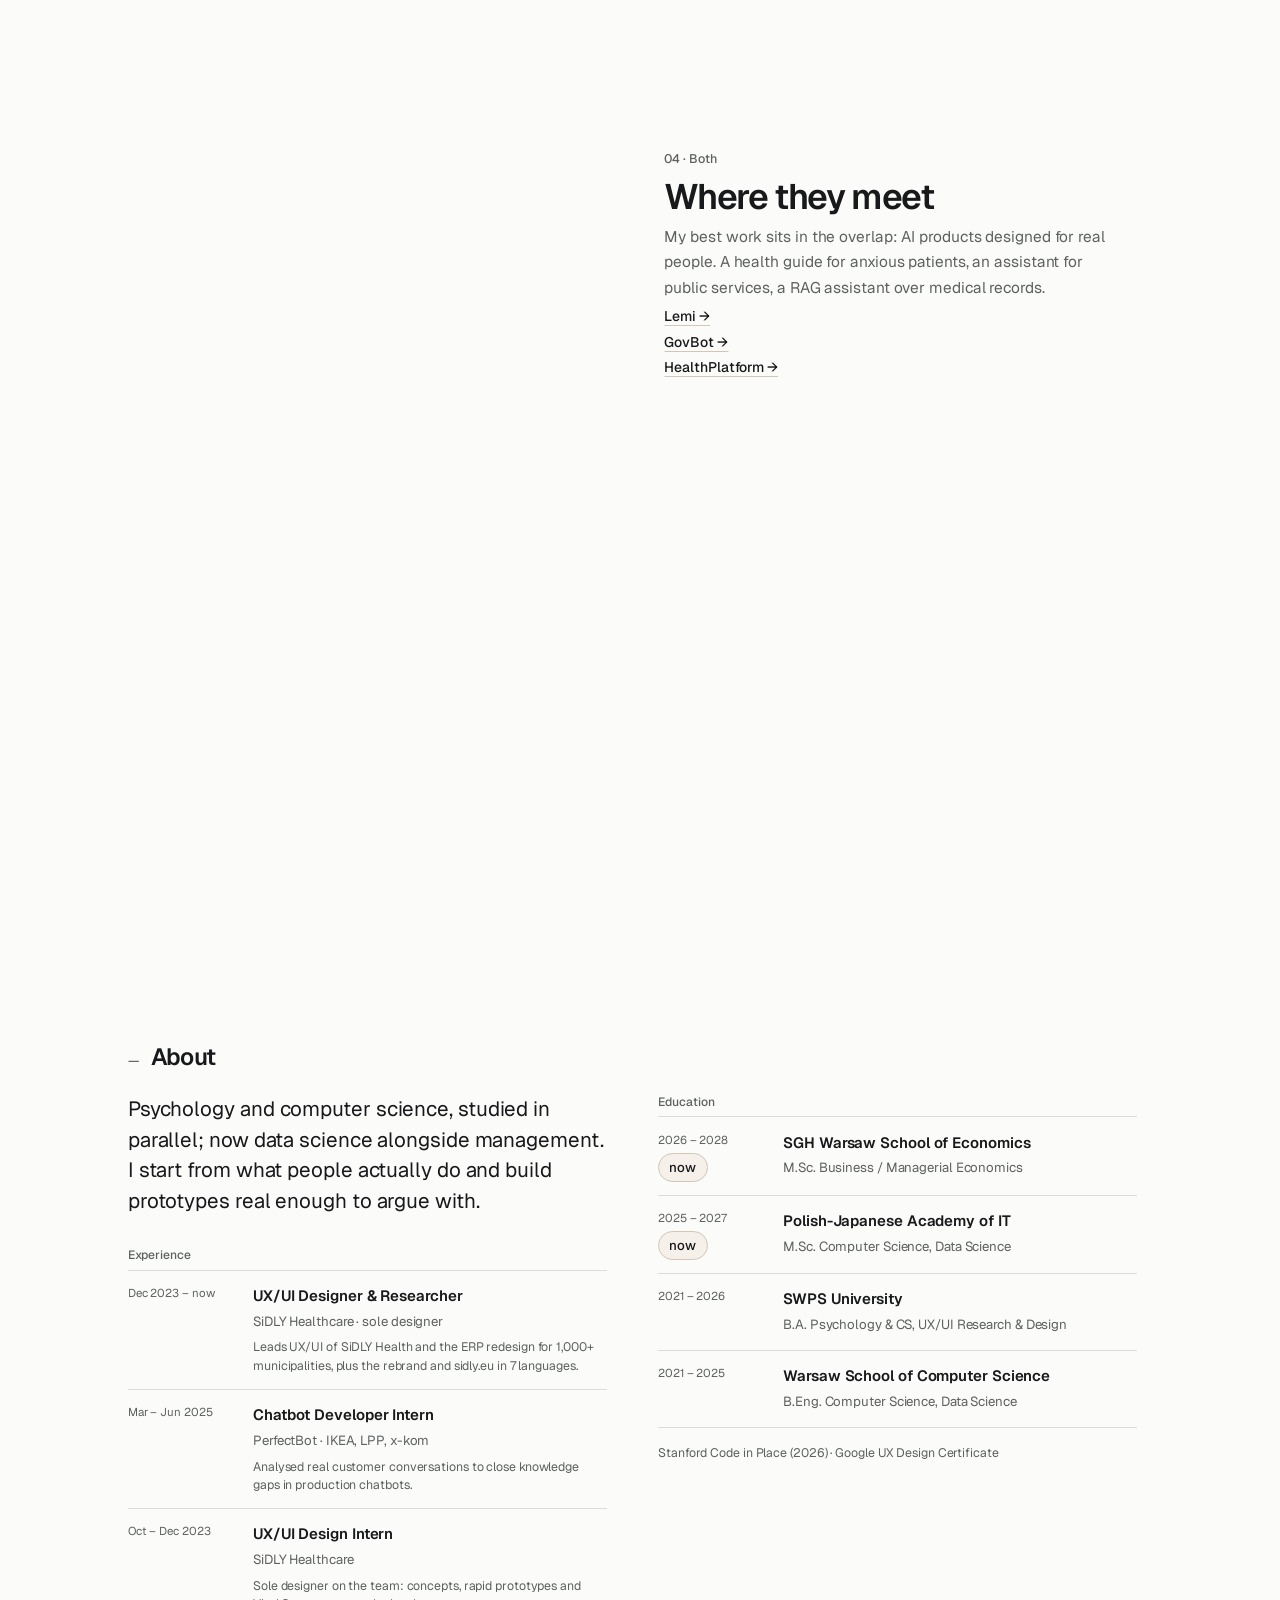
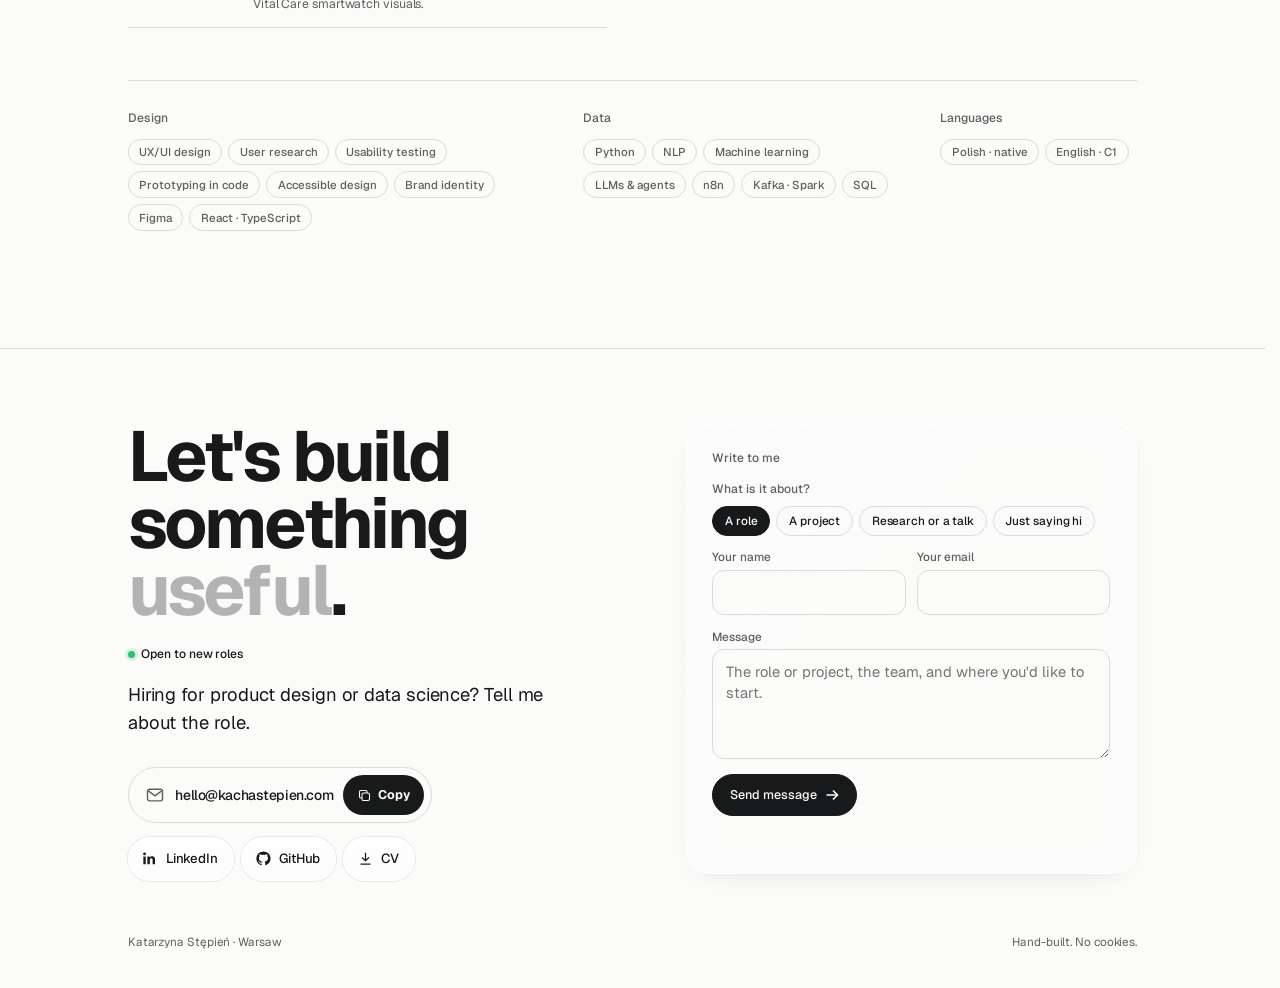
==== commit 3713bf14: "GovBot: team lead and AI lead; hero stacks properly on phones Co-Authored-By: Claude Opus 5.5 <norep" ====
--- a/index.html
+++ b/index.html
@@ -2,7 +2,7 @@
 <html lang="en" data-view="design" data-theme="light">
 <head>
 <meta charset="utf-8">
-<meta name="build" content="1792393863">
+<meta name="build" content="1792394303">
 <script>
 /* GitHub Pages lets browsers keep the page for 10 minutes; if a newer build is live, reload once to get it. */
 (function(){try{var b=document.querySelector('meta[name="build"]').content;fetch('/version.txt?'+Date.now(),{cache:'no-store'}).then(function(r){return r.ok?r.text():''}).then(function(v){v=(v||'').trim();if(v&&v!==b&&!sessionStorage.getItem('ks-rl-'+v)){sessionStorage.setItem('ks-rl-'+v,'1');location.reload()}}).catch(function(){})}catch(e){}})();
@@ -150,7 +150,7 @@
 try{if(/[?&]fresh\b/.test(location.search)){sessionStorage.removeItem('ks-intro');sessionStorage.removeItem('ks-welcome')}}catch(e){}
 try{if(!location.hash&&!sessionStorage.getItem('ks-intro')&&!matchMedia('(prefers-reduced-motion: reduce)').matches&&!/bot|crawl|spider|slurp|lighthouse|google/i.test(navigator.userAgent))document.documentElement.classList.add('intro')}catch(e){}})();
 </script>
-<link rel="stylesheet" href="assets/site.css?v=d28b99b286">
+<link rel="stylesheet" href="assets/site.css?v=76e4a85dee">
 <script data-goatcounter="https://kachastepien.goatcounter.com/count" async src="//gc.zgo.at/count.js"></script>
 </head>
 <body>
@@ -396,7 +396,7 @@
         </svg>
       </figure>
       <div class="aw-main">
-        <p class="aw-kicker"><span class="aw-dot" aria-hidden="true"></span>1st place · AI Place Challenge 2025 · Team lead</p>
+        <p class="aw-kicker"><span class="aw-dot" aria-hidden="true"></span>1st place · AI Place Challenge 2025 · Team lead &amp; AI lead</p>
         <p class="aw-lead">We built <b>GovBot</b>, an AI chatbot for mObywatel that cuts through the bureaucracy and helps people get official matters done.</p>
         <p class="aw-sub">Set by the Polish Ministry of Digital Affairs · Econverse Smart Cities Hackathon, Warsaw</p>
         <div class="links"><a class="btn solid" href="work/govbot/">Read the case study<svg viewBox="0 0 16 16" fill="none" stroke="currentColor" stroke-width="1.6" aria-hidden="true"><path d="M2.5 8h11M9 3.5 13.5 8 9 12.5"/></svg></a></div>
@@ -629,7 +629,7 @@
         </svg>
       </figure>
       <div class="aw-main">
-        <p class="aw-kicker"><span class="aw-dot" aria-hidden="true"></span>1st place · AI Place Challenge 2025 · Team lead</p>
+        <p class="aw-kicker"><span class="aw-dot" aria-hidden="true"></span>1st place · AI Place Challenge 2025 · Team lead &amp; AI lead</p>
         <p class="aw-lead">We built <b>GovBot</b>, an AI chatbot for mObywatel that cuts through the bureaucracy and helps people get official matters done.</p>
         <p class="aw-sub">Set by the Polish Ministry of Digital Affairs · Econverse Smart Cities Hackathon, Warsaw</p>
         <div class="links"><a class="btn solid" href="work/govbot/">Read the case study<svg viewBox="0 0 16 16" fill="none" stroke="currentColor" stroke-width="1.6" aria-hidden="true"><path d="M2.5 8h11M9 3.5 13.5 8 9 12.5"/></svg></a></div>
--- a/assets/site.css
+++ b/assets/site.css
@@ -1379,3 +1379,5 @@
 .gb-photo img{aspect-ratio:4/5;object-position:38% center}
 .gb-hero{grid-template-columns:minmax(0,280px) minmax(0,1fr);align-items:center}
 .gb-photo img{aspect-ratio:3/2;object-position:center}
+@media (max-width:760px){.gb-hero{grid-template-columns:1fr;gap:1.4rem}.phone.vid{max-width:260px;margin:0 auto;width:100%}.gb-photo img{aspect-ratio:3/2}}
+.gb-photo img{aspect-ratio:3/2!important;height:auto!important;object-position:center 35%!important}
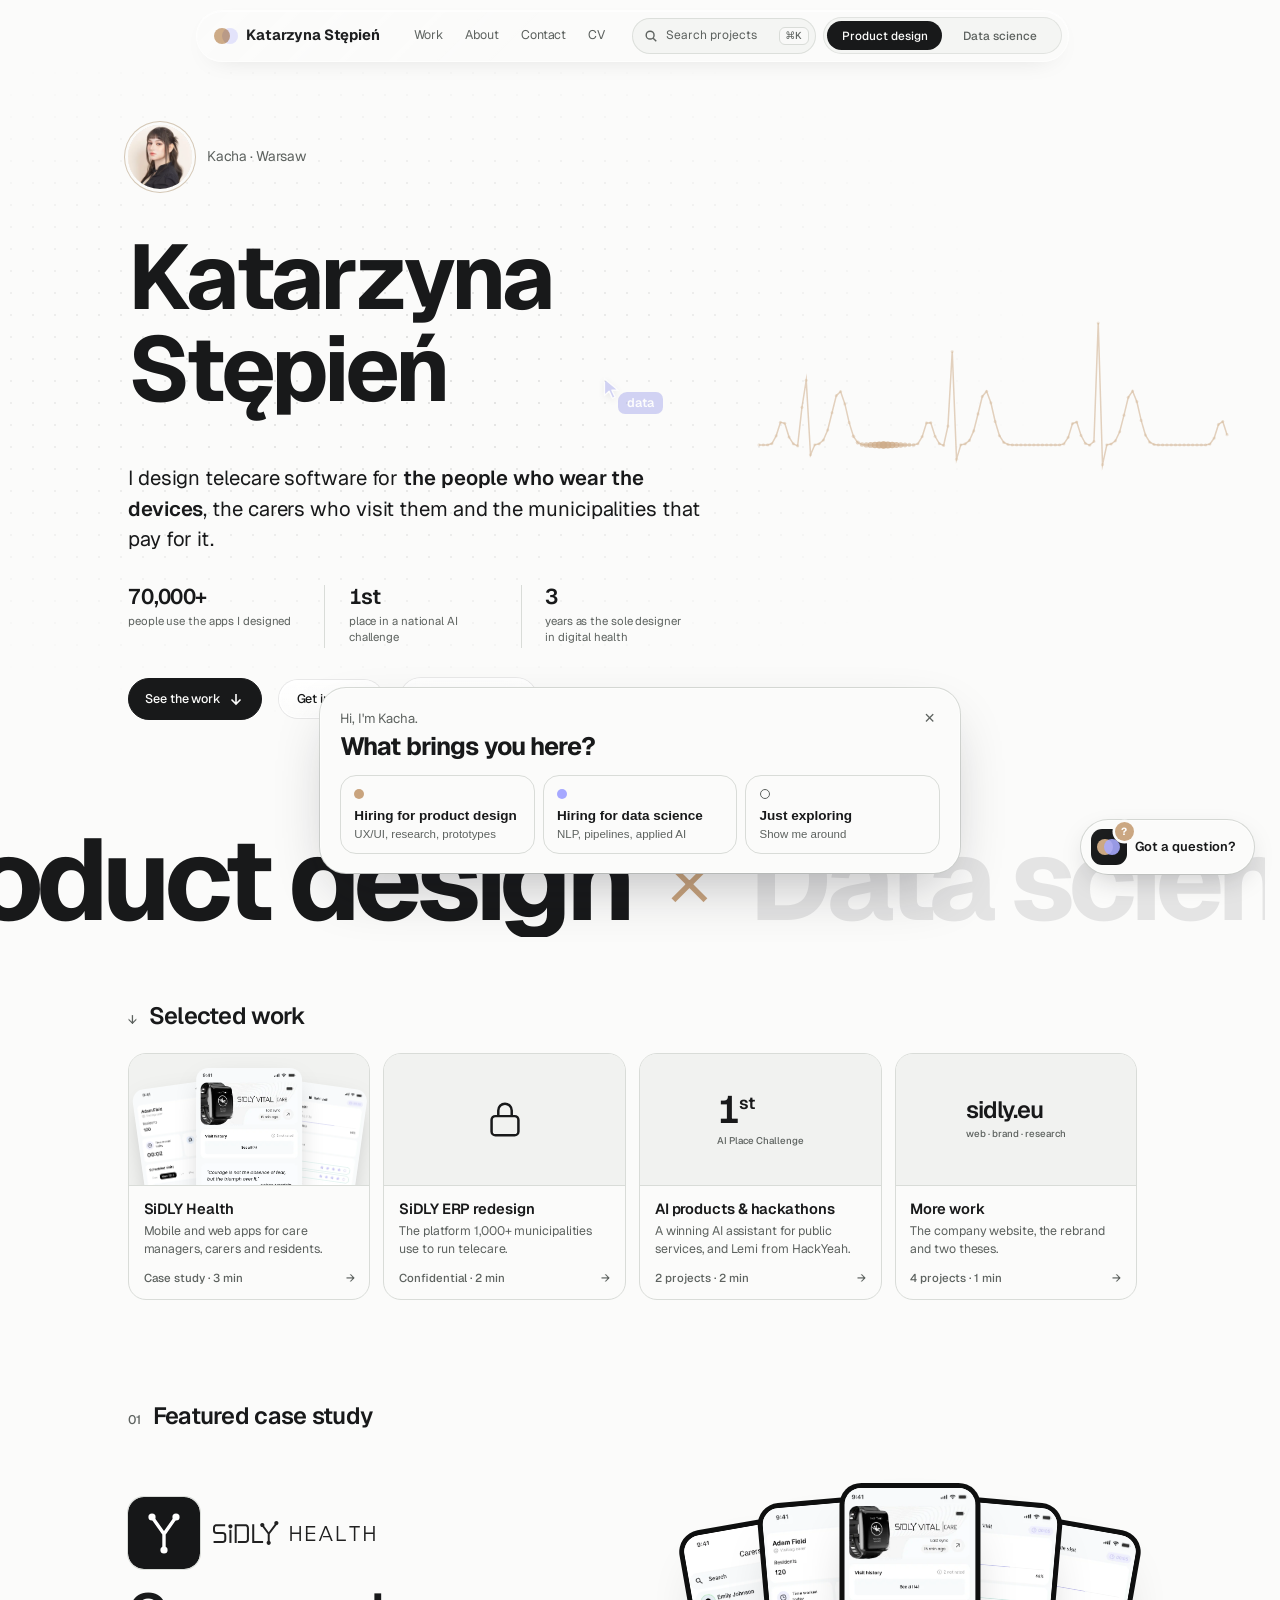
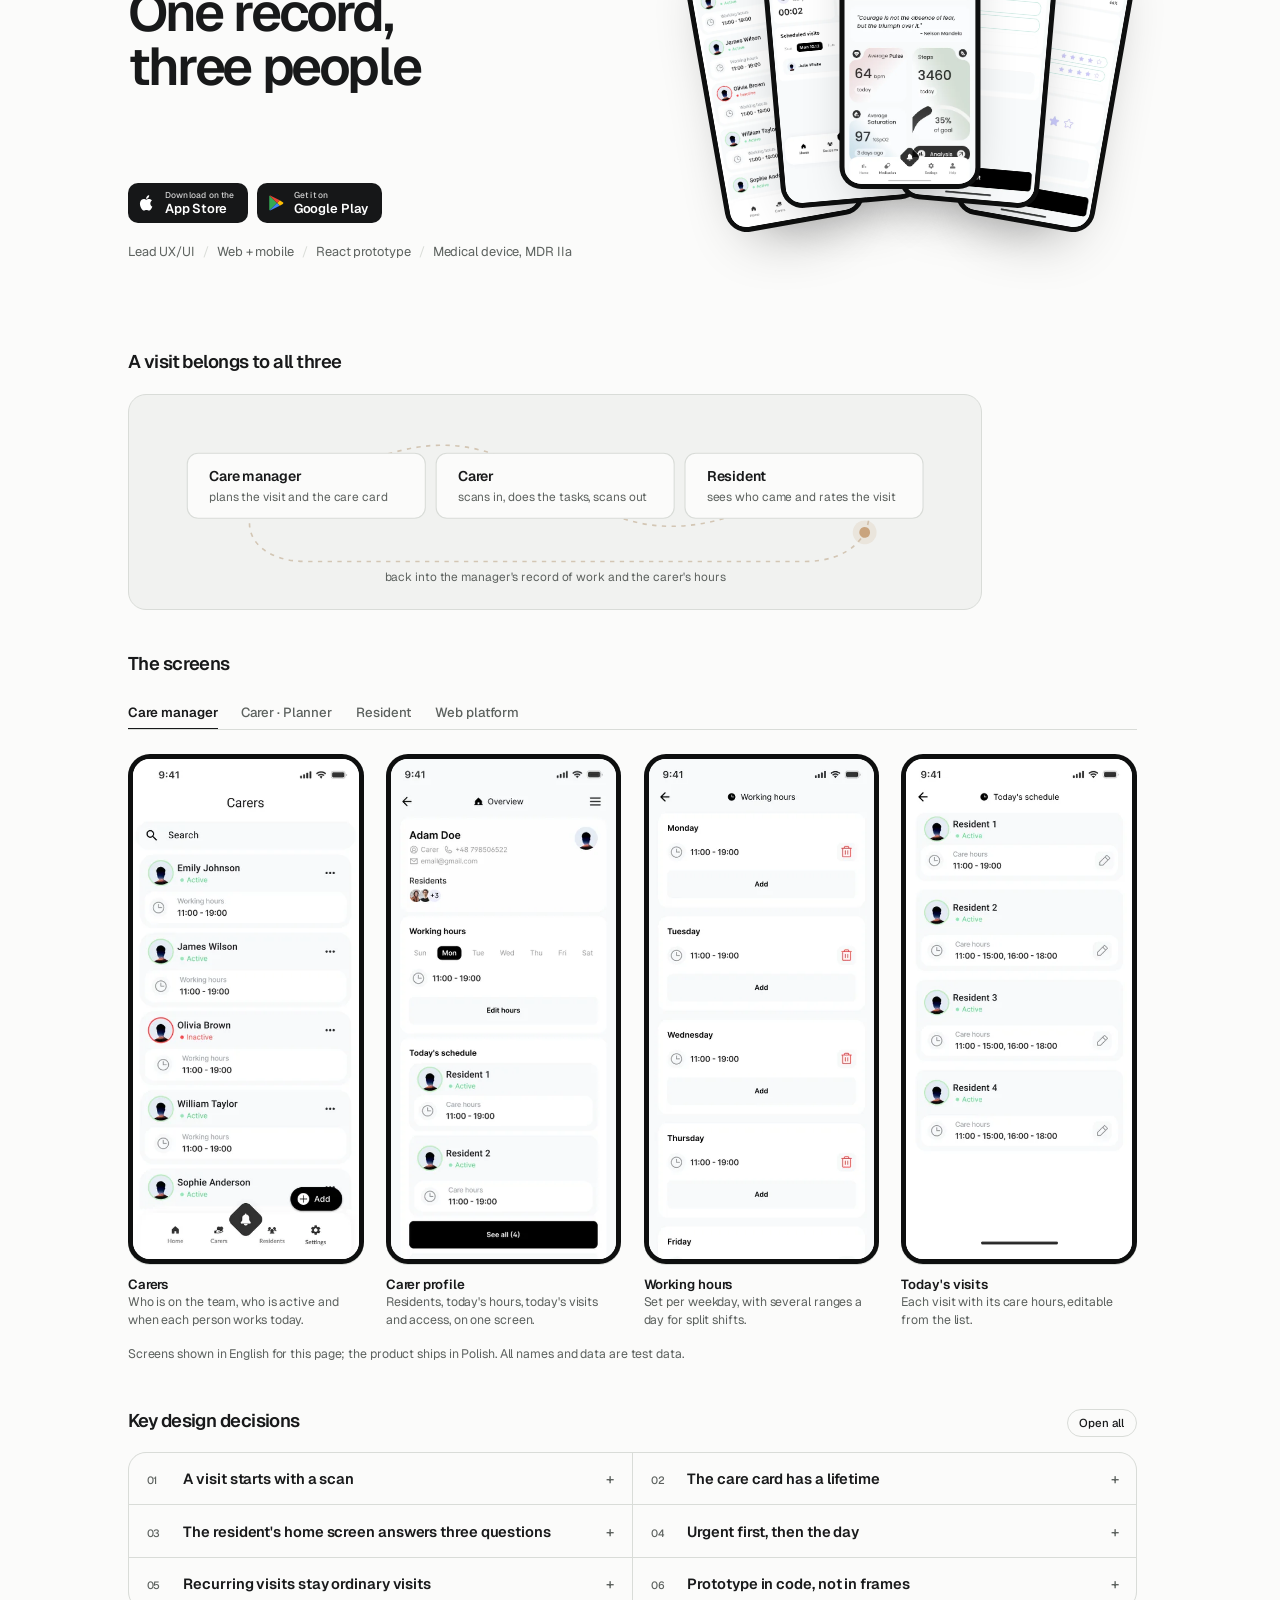
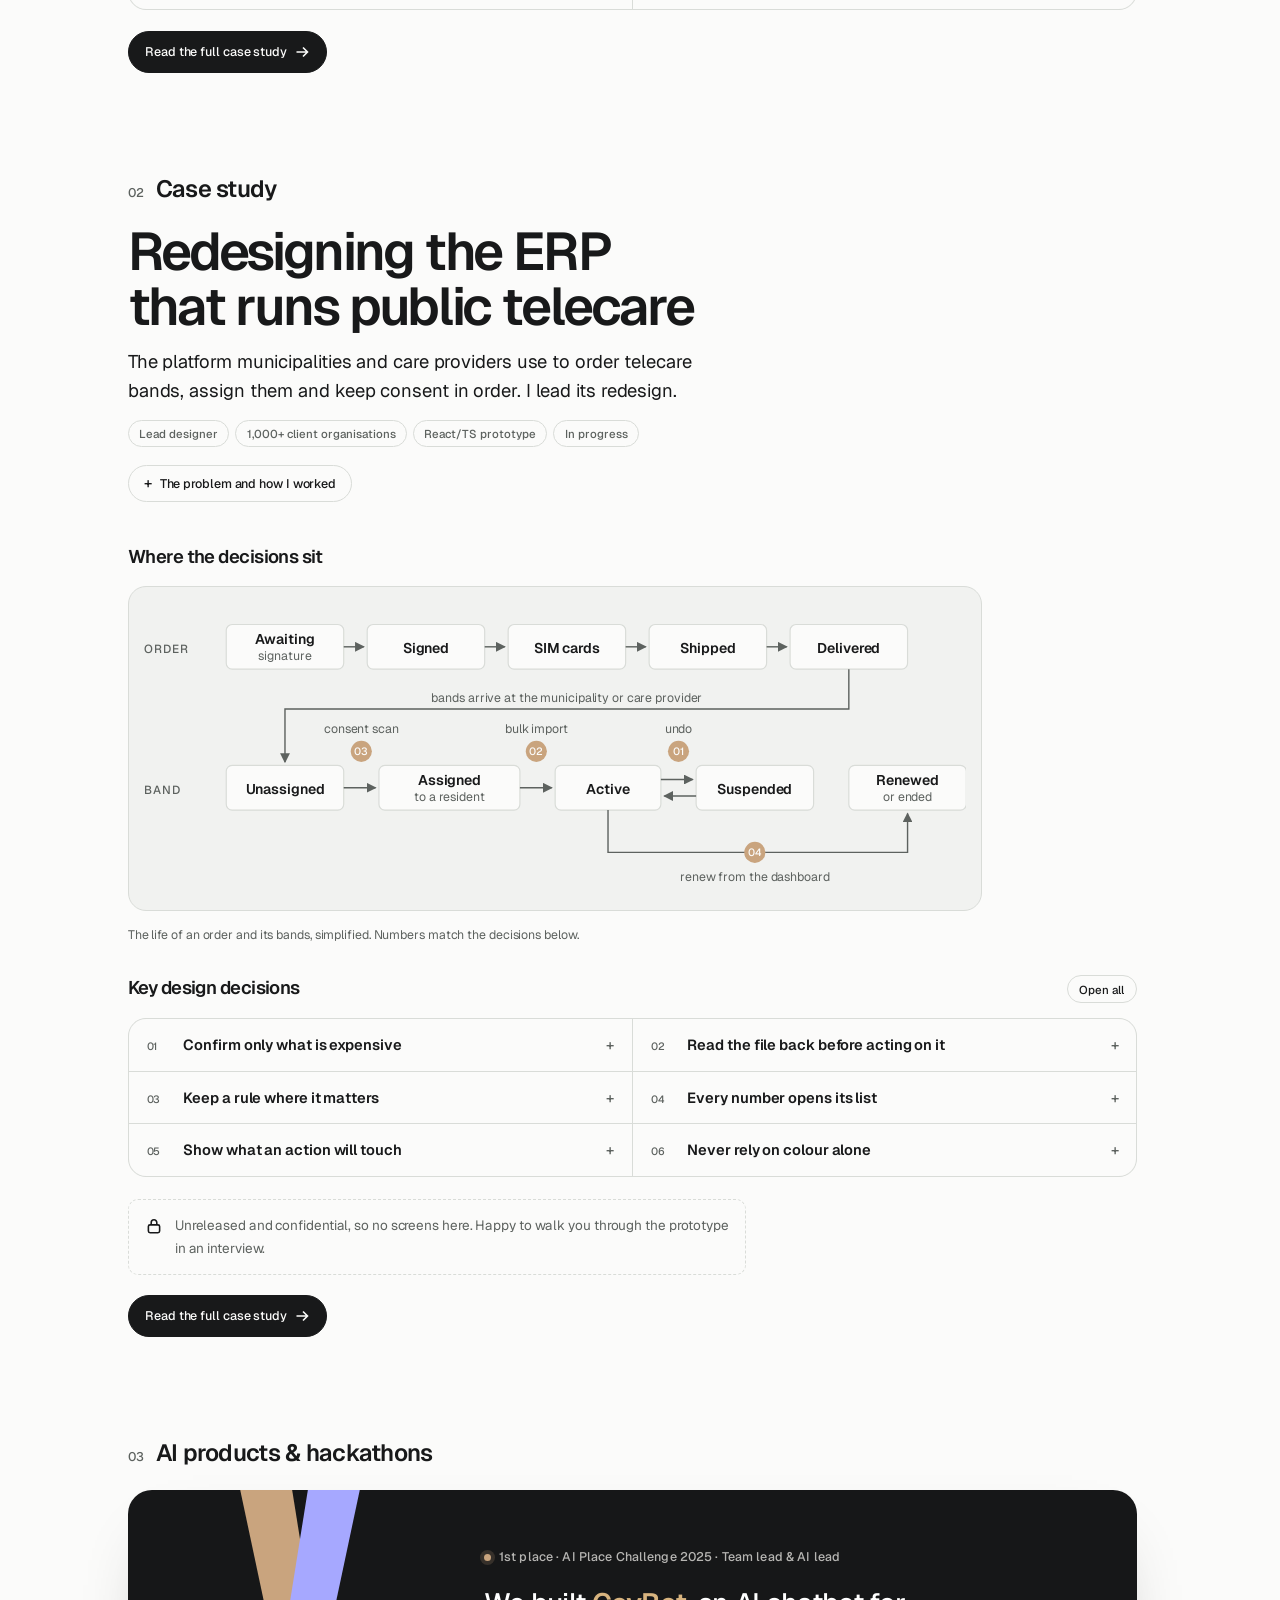
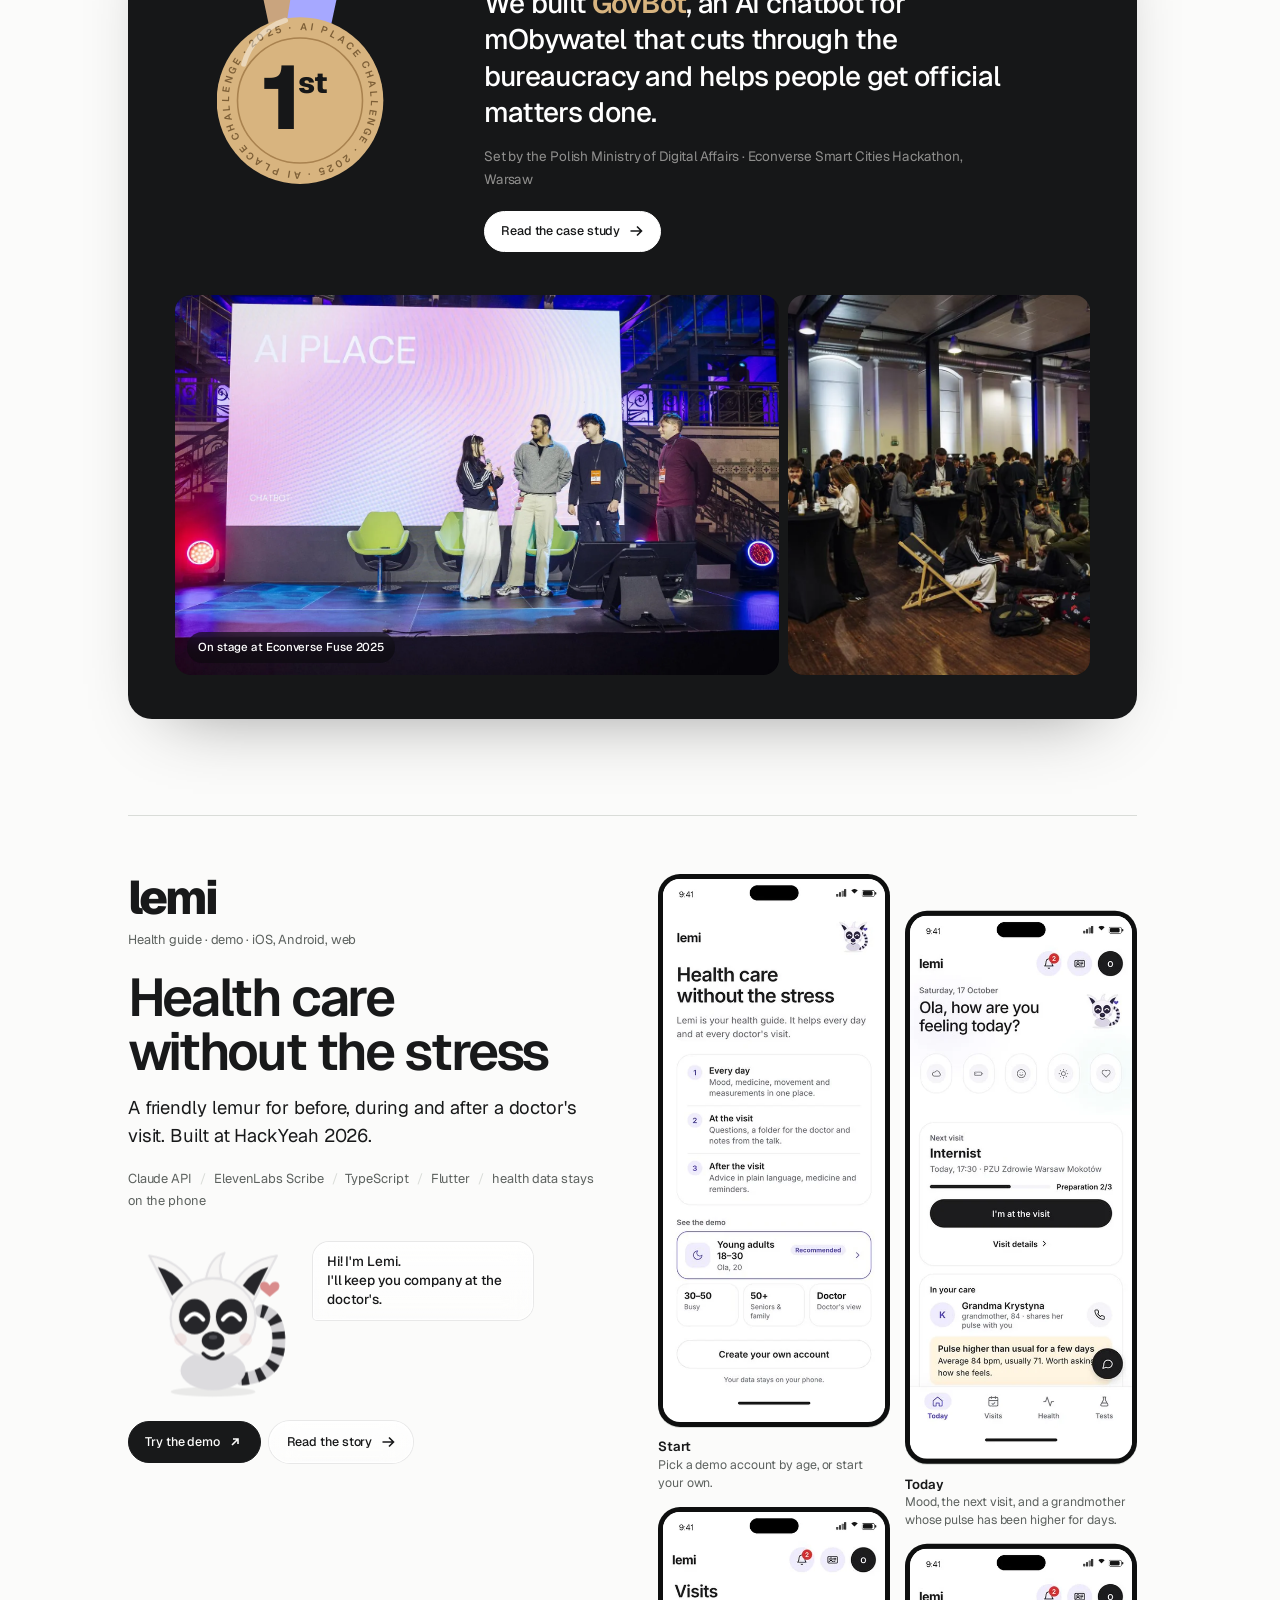
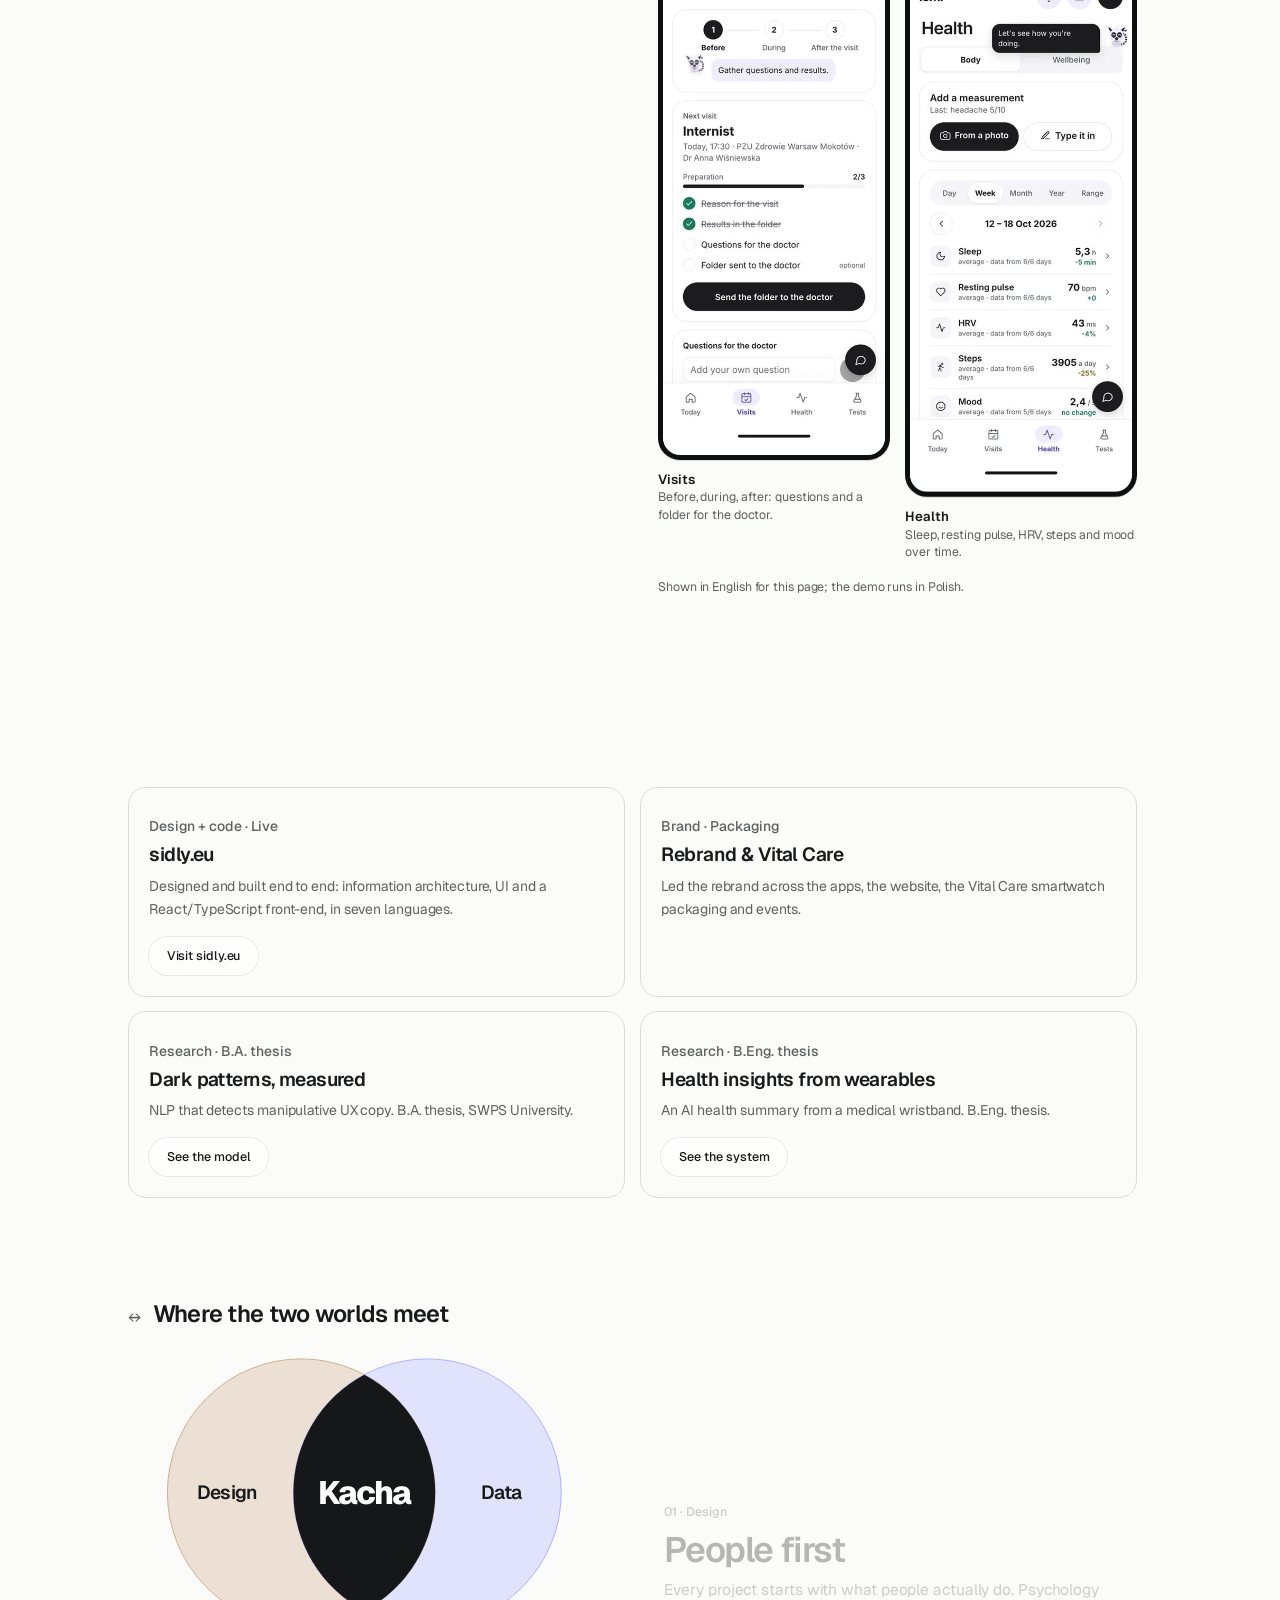
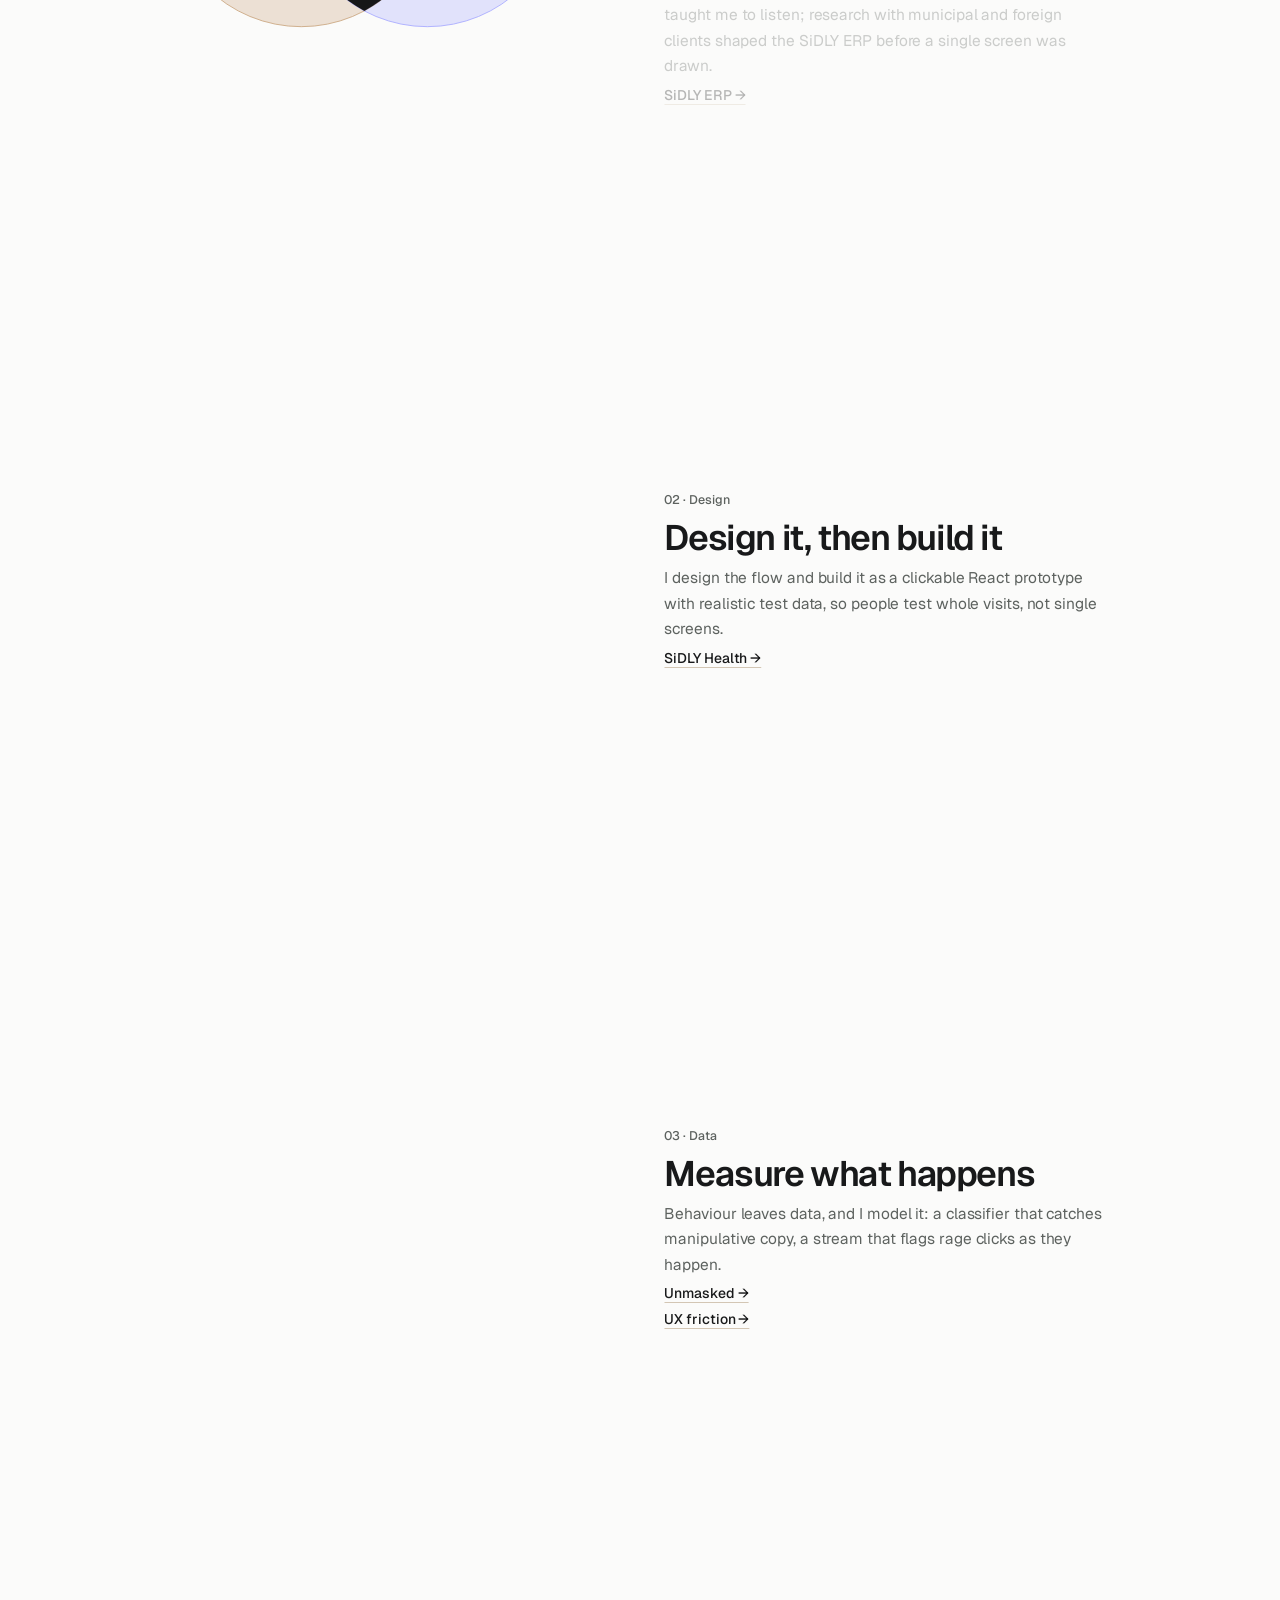
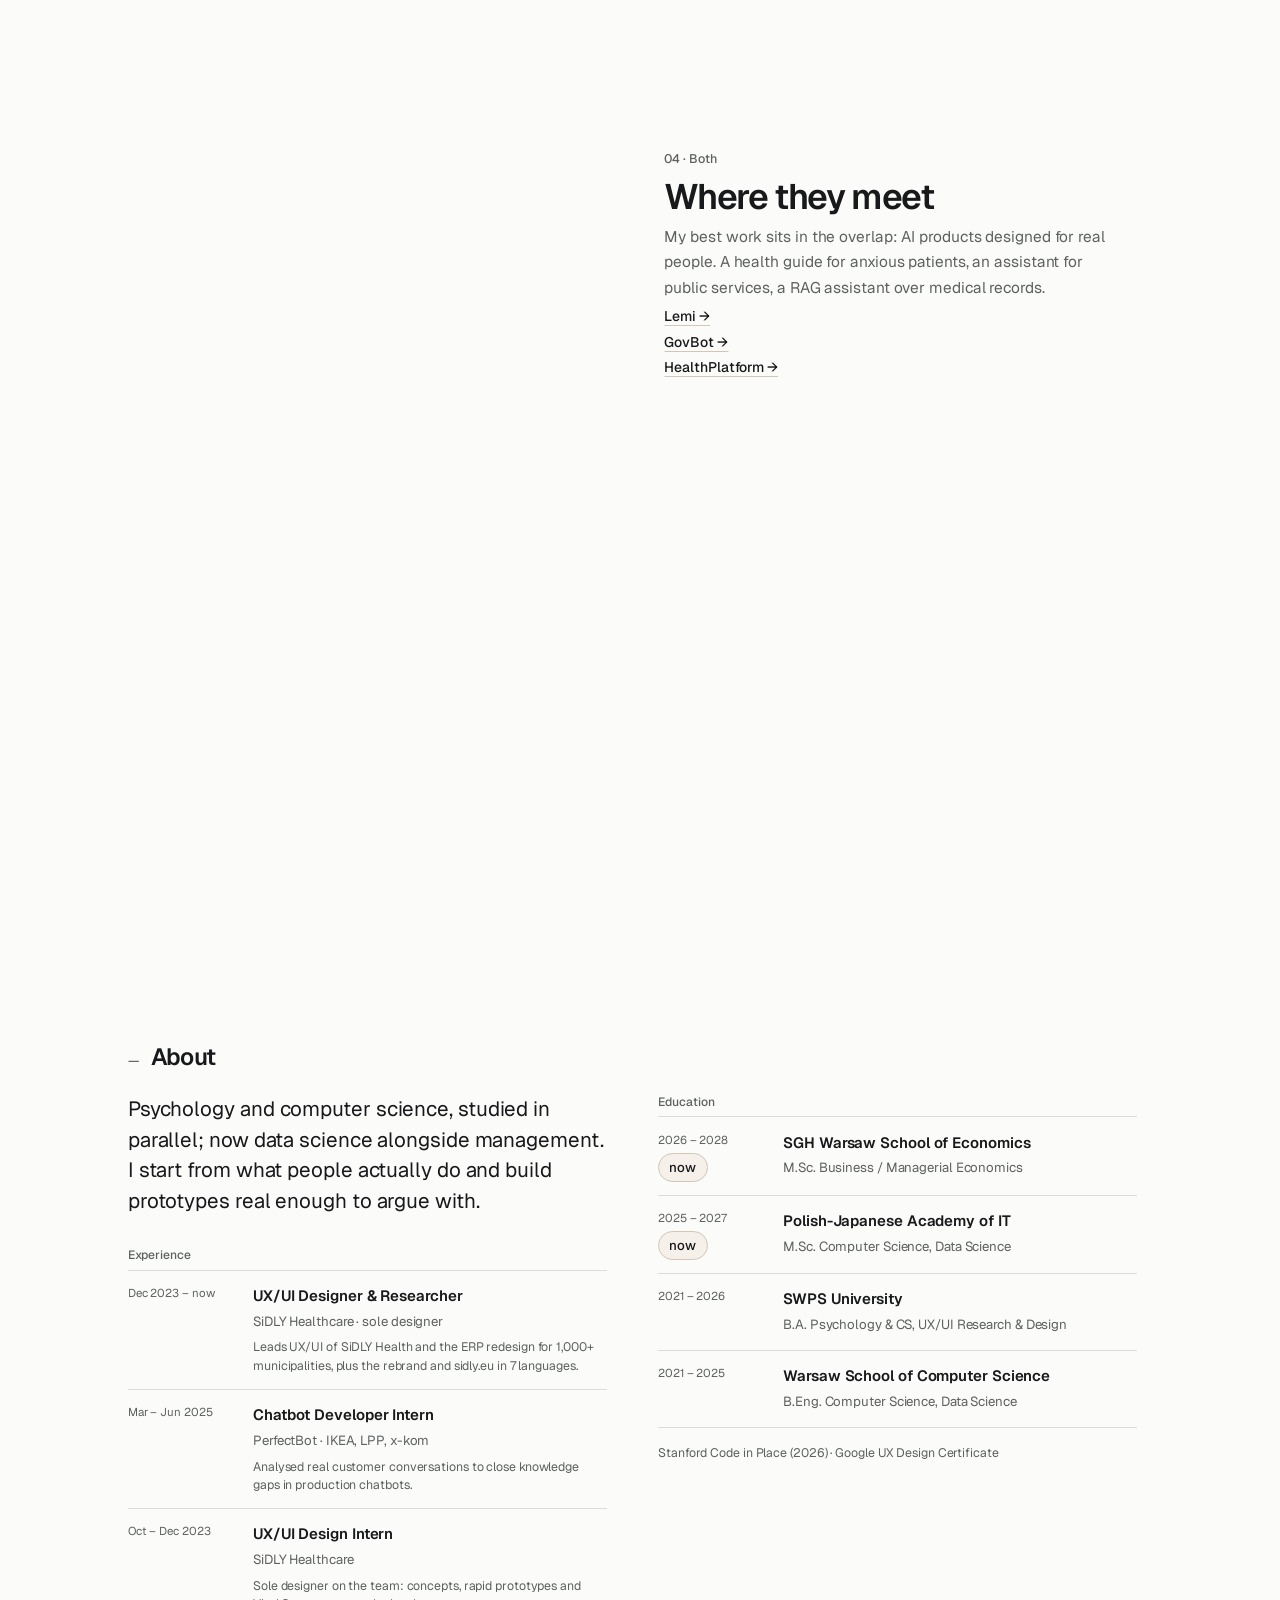
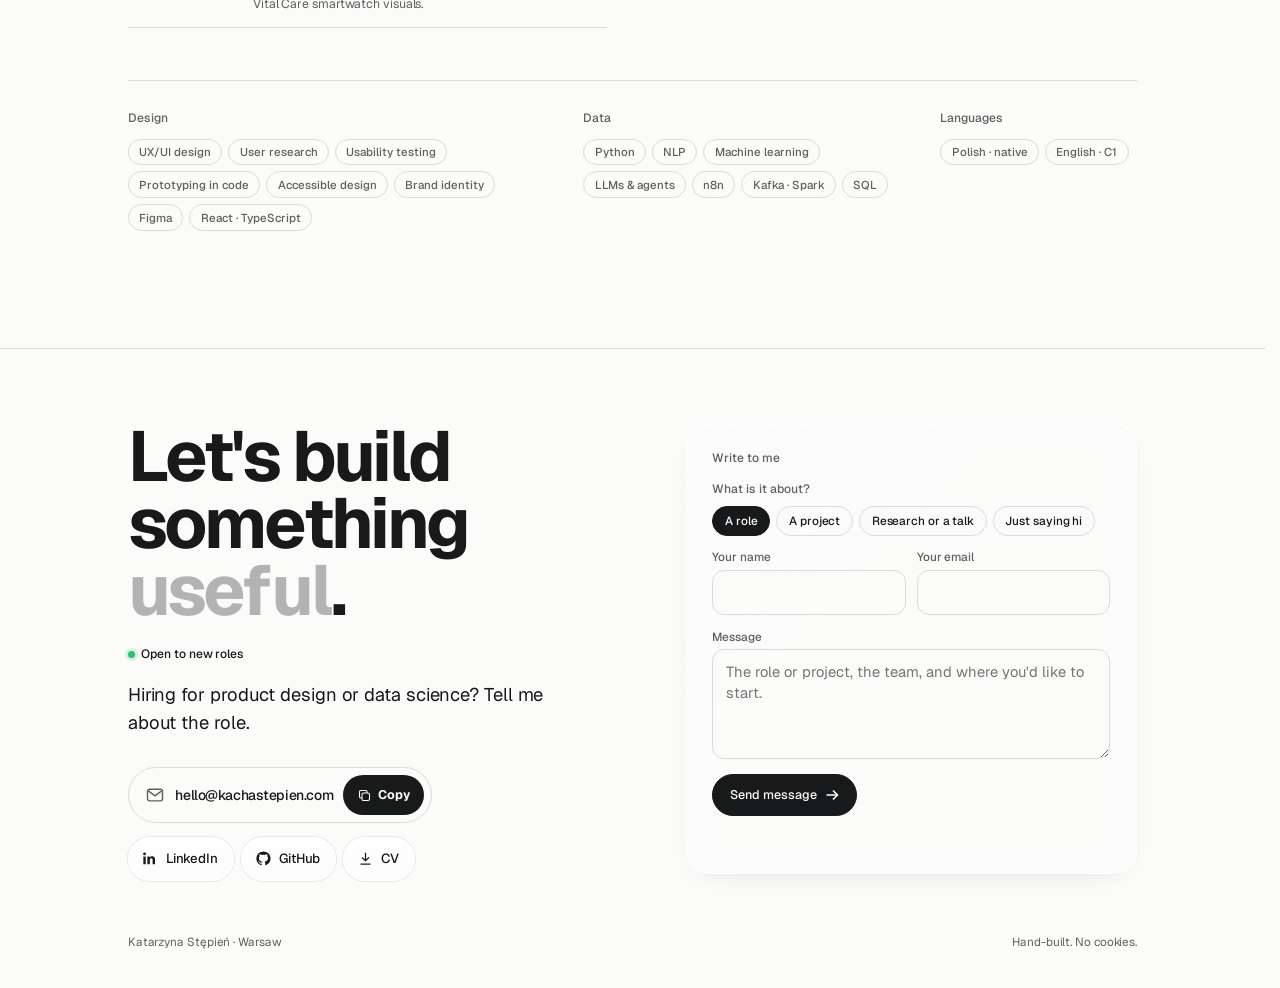
==== commit d5ac2a60: "GovBot video cropped to the screen (no double frame); purple portrait URLs removed so image search d" ====
--- a/index.html
+++ b/index.html
@@ -2,7 +2,7 @@
 <html lang="en" data-view="design" data-theme="light">
 <head>
 <meta charset="utf-8">
-<meta name="build" content="1792394303">
+<meta name="build" content="1792403242">
 <script>
 /* GitHub Pages lets browsers keep the page for 10 minutes; if a newer build is live, reload once to get it. */
 (function(){try{var b=document.querySelector('meta[name="build"]').content;fetch('/version.txt?'+Date.now(),{cache:'no-store'}).then(function(r){return r.ok?r.text():''}).then(function(v){v=(v||'').trim();if(v&&v!==b&&!sessionStorage.getItem('ks-rl-'+v)){sessionStorage.setItem('ks-rl-'+v,'1');location.reload()}}).catch(function(){})}catch(e){}})();
@@ -150,7 +150,7 @@
 try{if(/[?&]fresh\b/.test(location.search)){sessionStorage.removeItem('ks-intro');sessionStorage.removeItem('ks-welcome')}}catch(e){}
 try{if(!location.hash&&!sessionStorage.getItem('ks-intro')&&!matchMedia('(prefers-reduced-motion: reduce)').matches&&!/bot|crawl|spider|slurp|lighthouse|google/i.test(navigator.userAgent))document.documentElement.classList.add('intro')}catch(e){}})();
 </script>
-<link rel="stylesheet" href="assets/site.css?v=76e4a85dee">
+<link rel="stylesheet" href="assets/site.css?v=fde129a937">
 <script data-goatcounter="https://kachastepien.goatcounter.com/count" async src="//gc.zgo.at/count.js"></script>
 </head>
 <body>
--- a/assets/site.css
+++ b/assets/site.css
@@ -1267,7 +1267,7 @@
 html.figon:not(.figin) .fs-frame,html.figon:not(.figin) .fcur{opacity:0}
 
 /* data-view portrait is a background, so search engines pick the warm portrait */
-.pf span.pf-a{position:absolute;inset:0;border-radius:50%;background:url(katarzyna-stepien-data.webp) center/cover}
+.pf span.pf-a{position:absolute;inset:0;border-radius:50%;background:url(pf-tint.webp) center/cover}
 
 /* one layout for both views, so nothing jumps when switching */
 .hero .statement{max-width:40rem}
@@ -1381,3 +1381,5 @@
 .gb-photo img{aspect-ratio:3/2;object-position:center}
 @media (max-width:760px){.gb-hero{grid-template-columns:1fr;gap:1.4rem}.phone.vid{max-width:260px;margin:0 auto;width:100%}.gb-photo img{aspect-ratio:3/2}}
 .gb-photo img{aspect-ratio:3/2!important;height:auto!important;object-position:center 35%!important}
+.phone.vid .device{aspect-ratio:340/746;padding:6px;border-radius:30px}
+.phone.vid .device video{border-radius:25px}
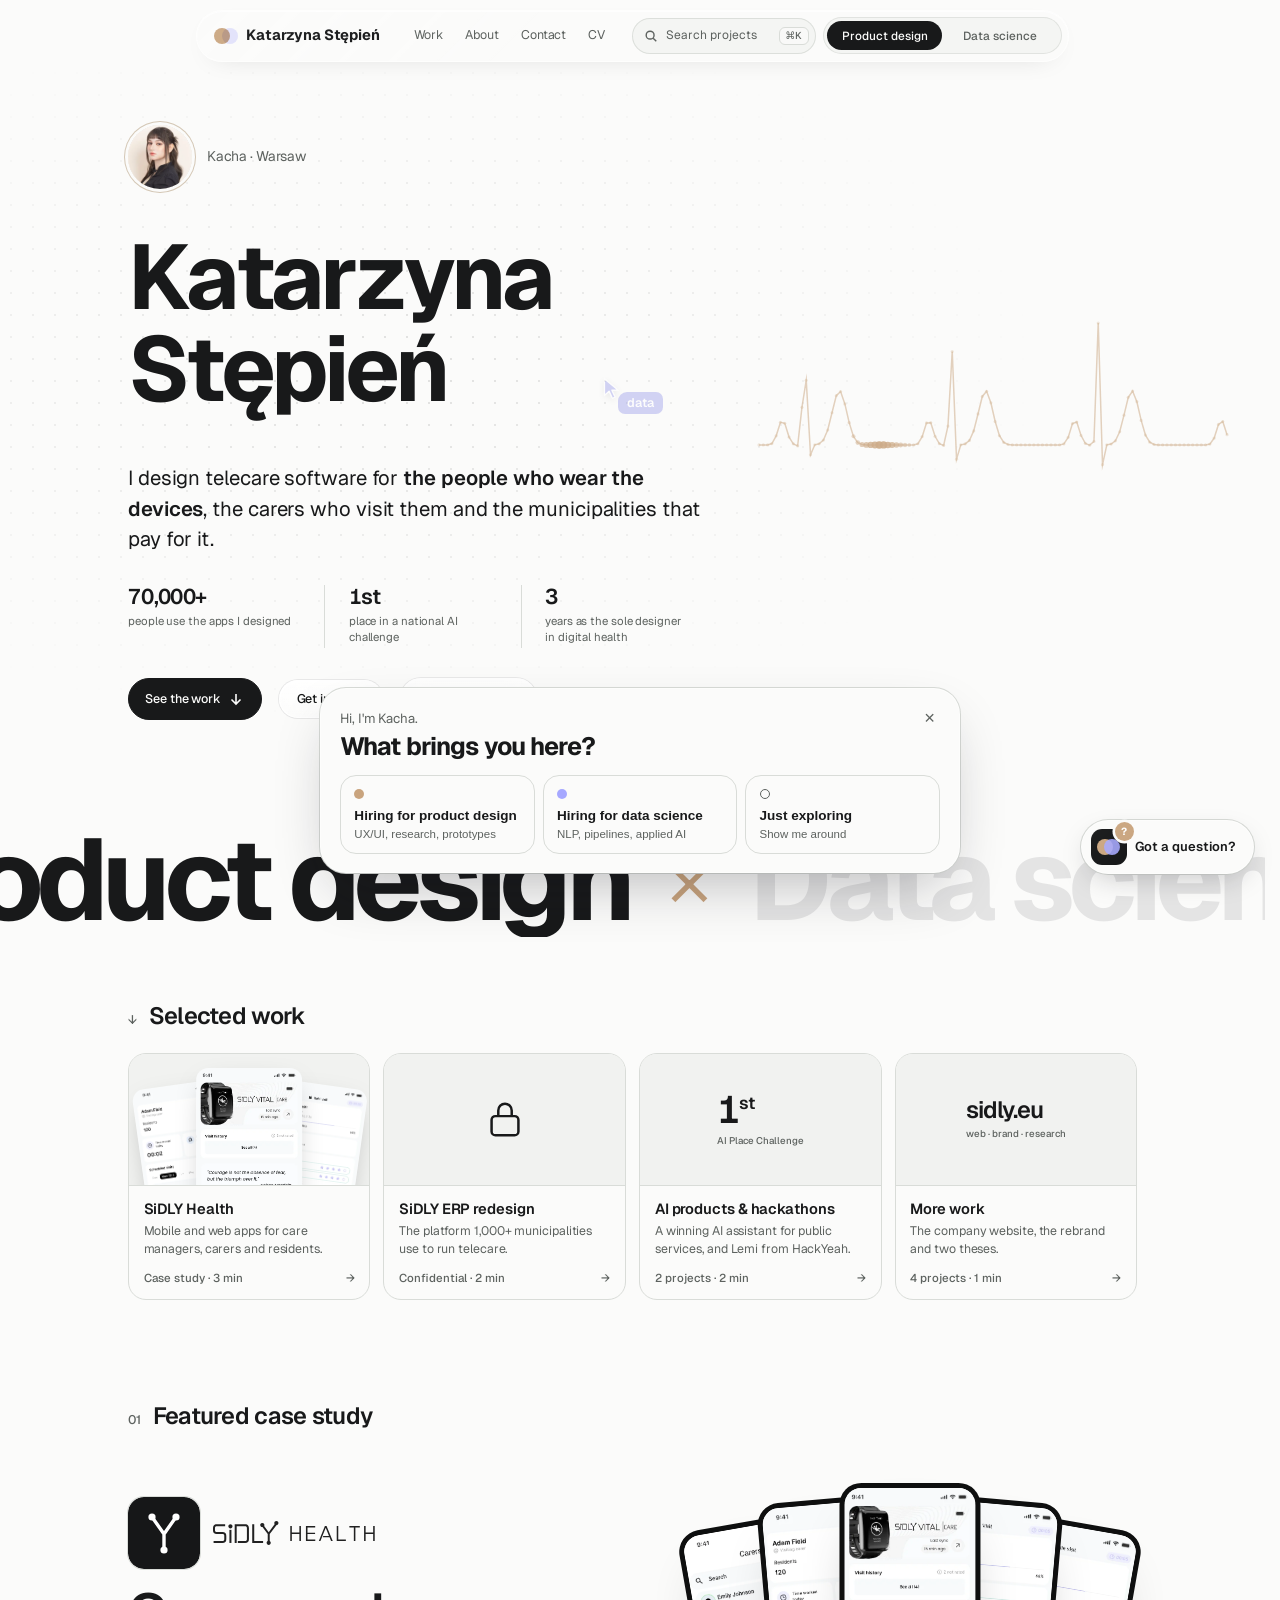
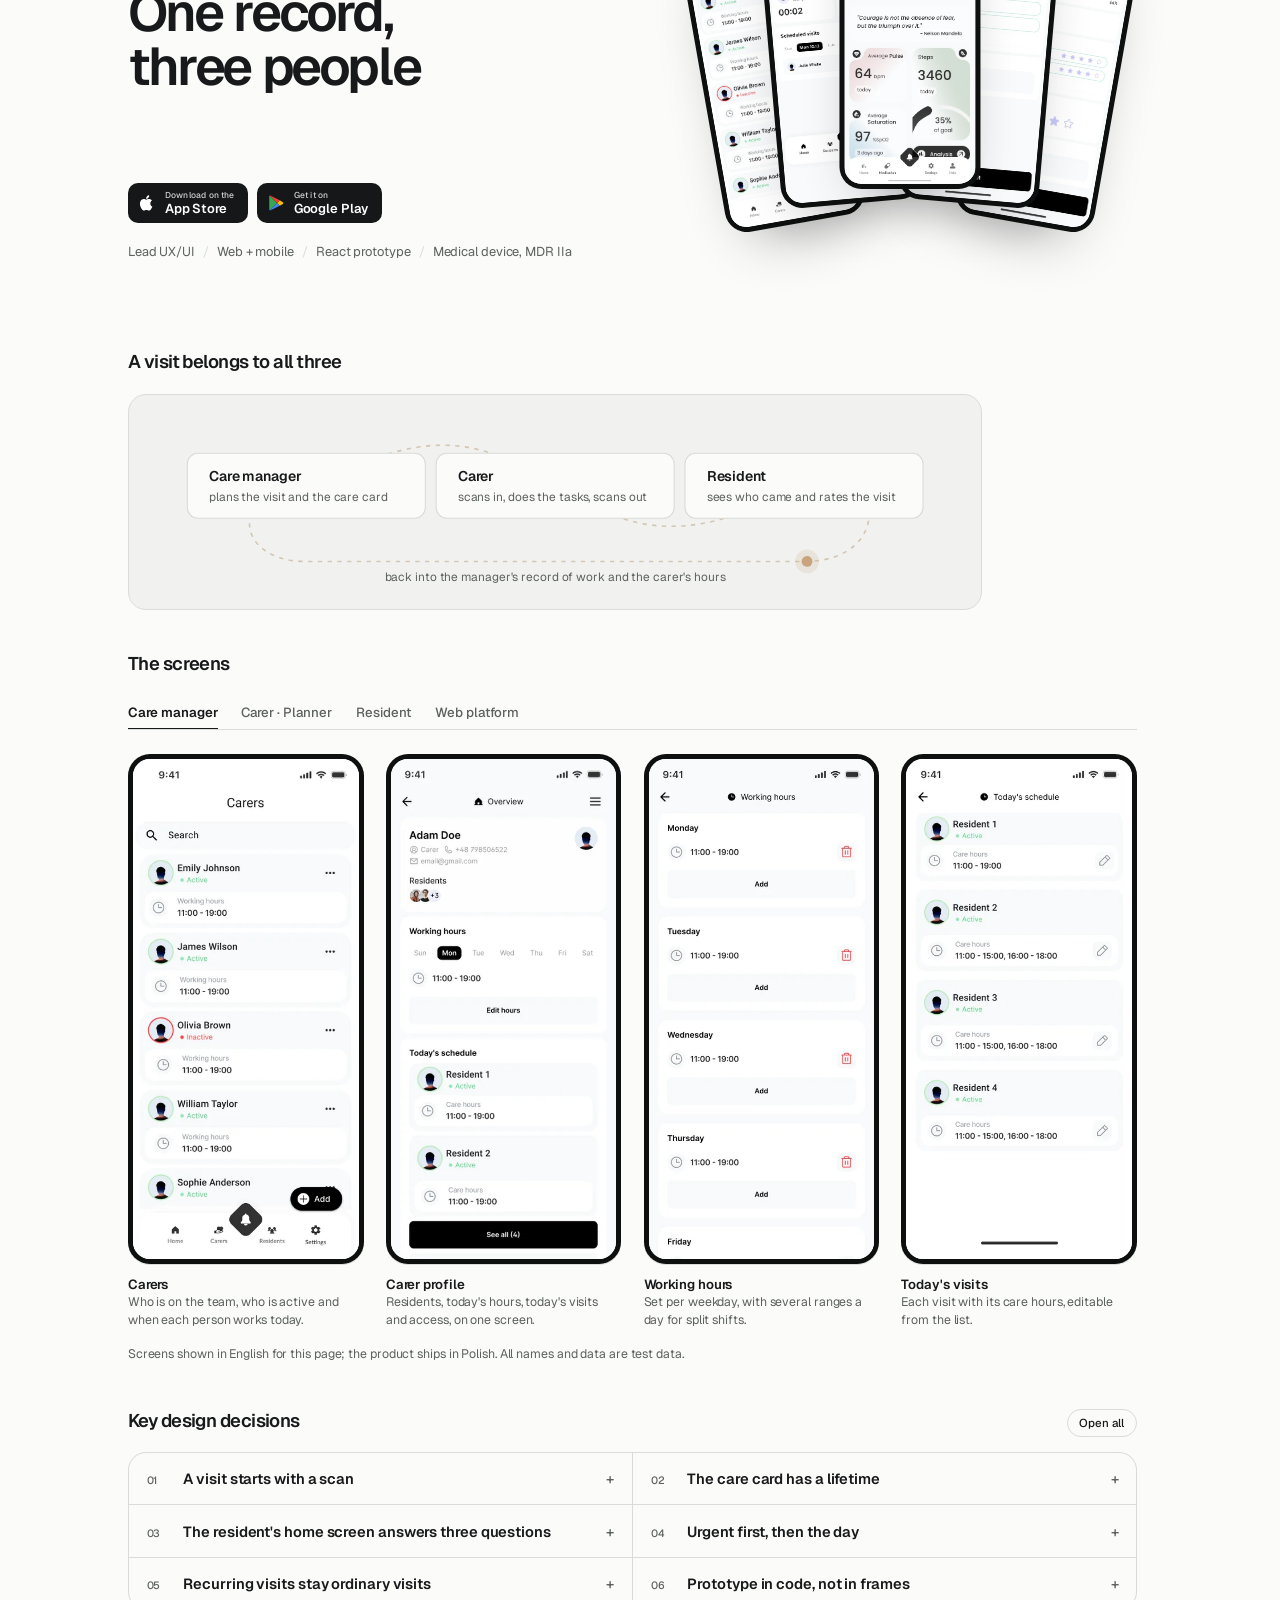
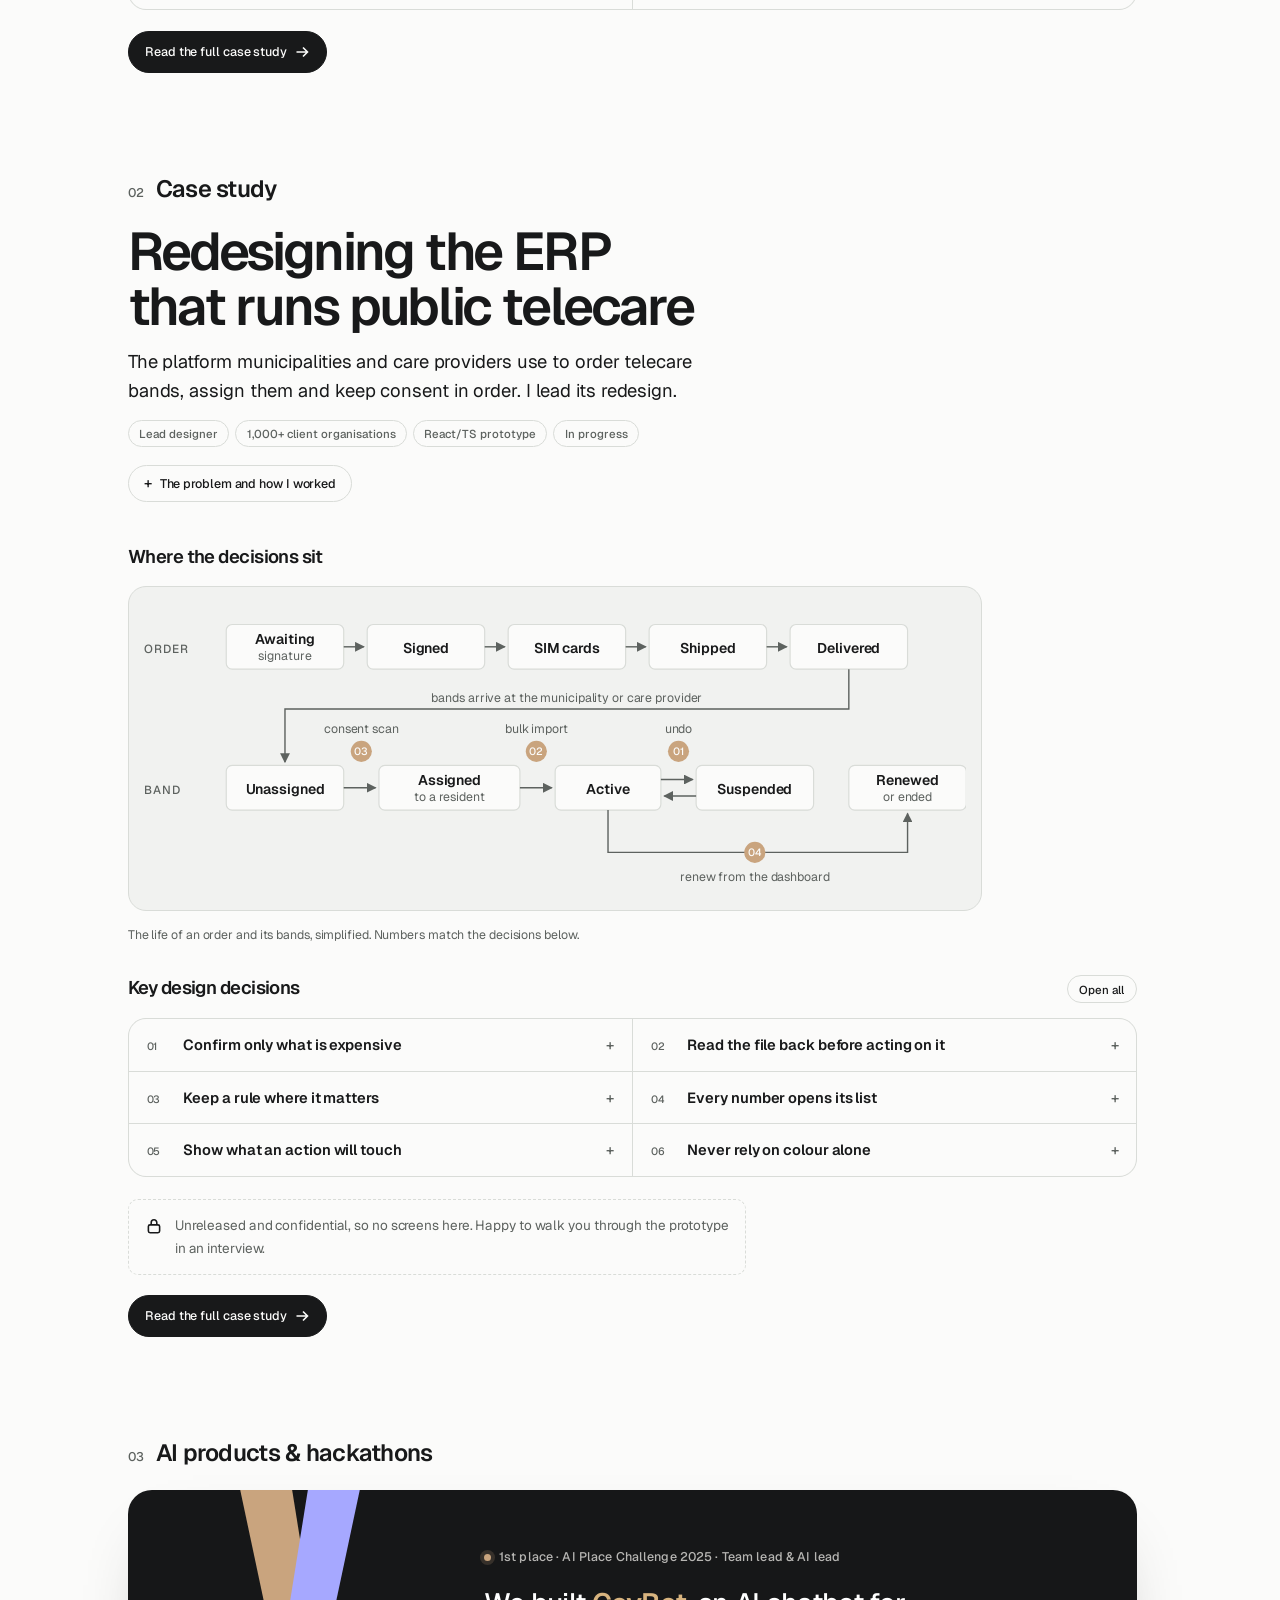
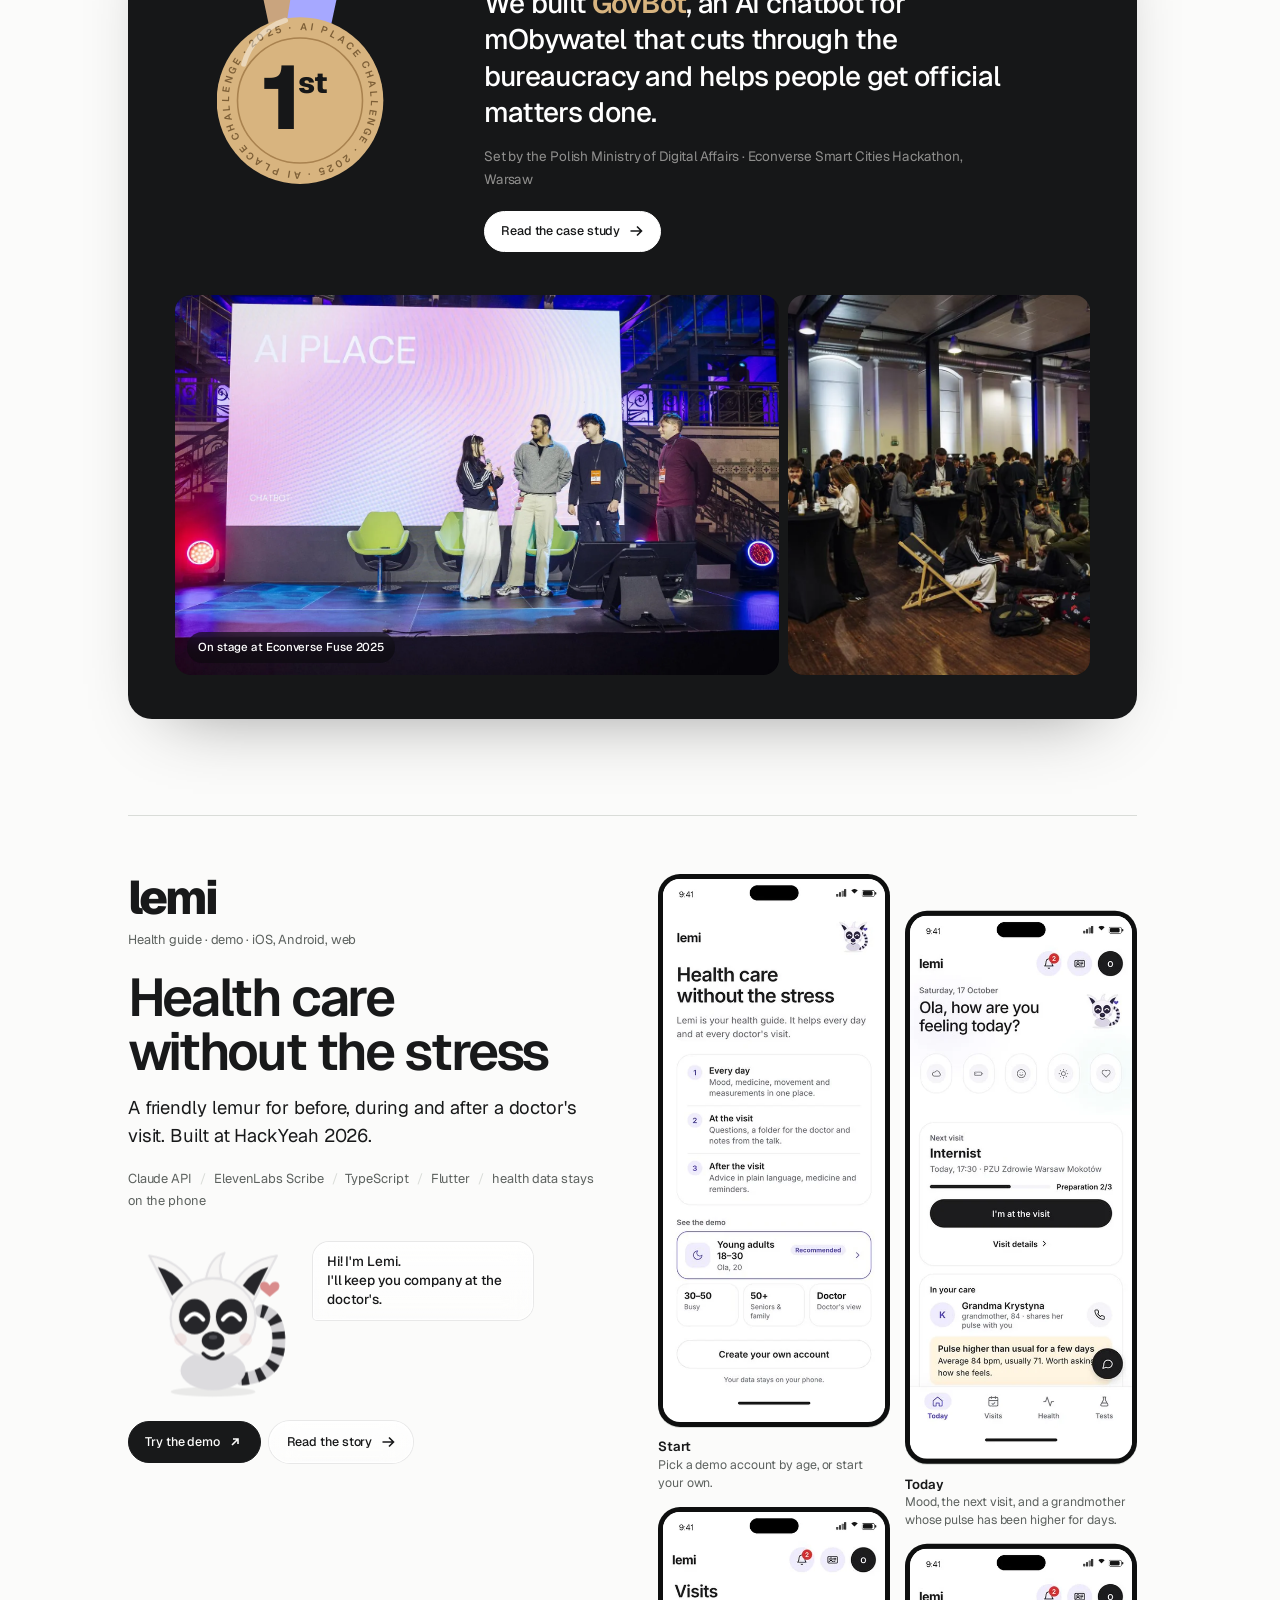
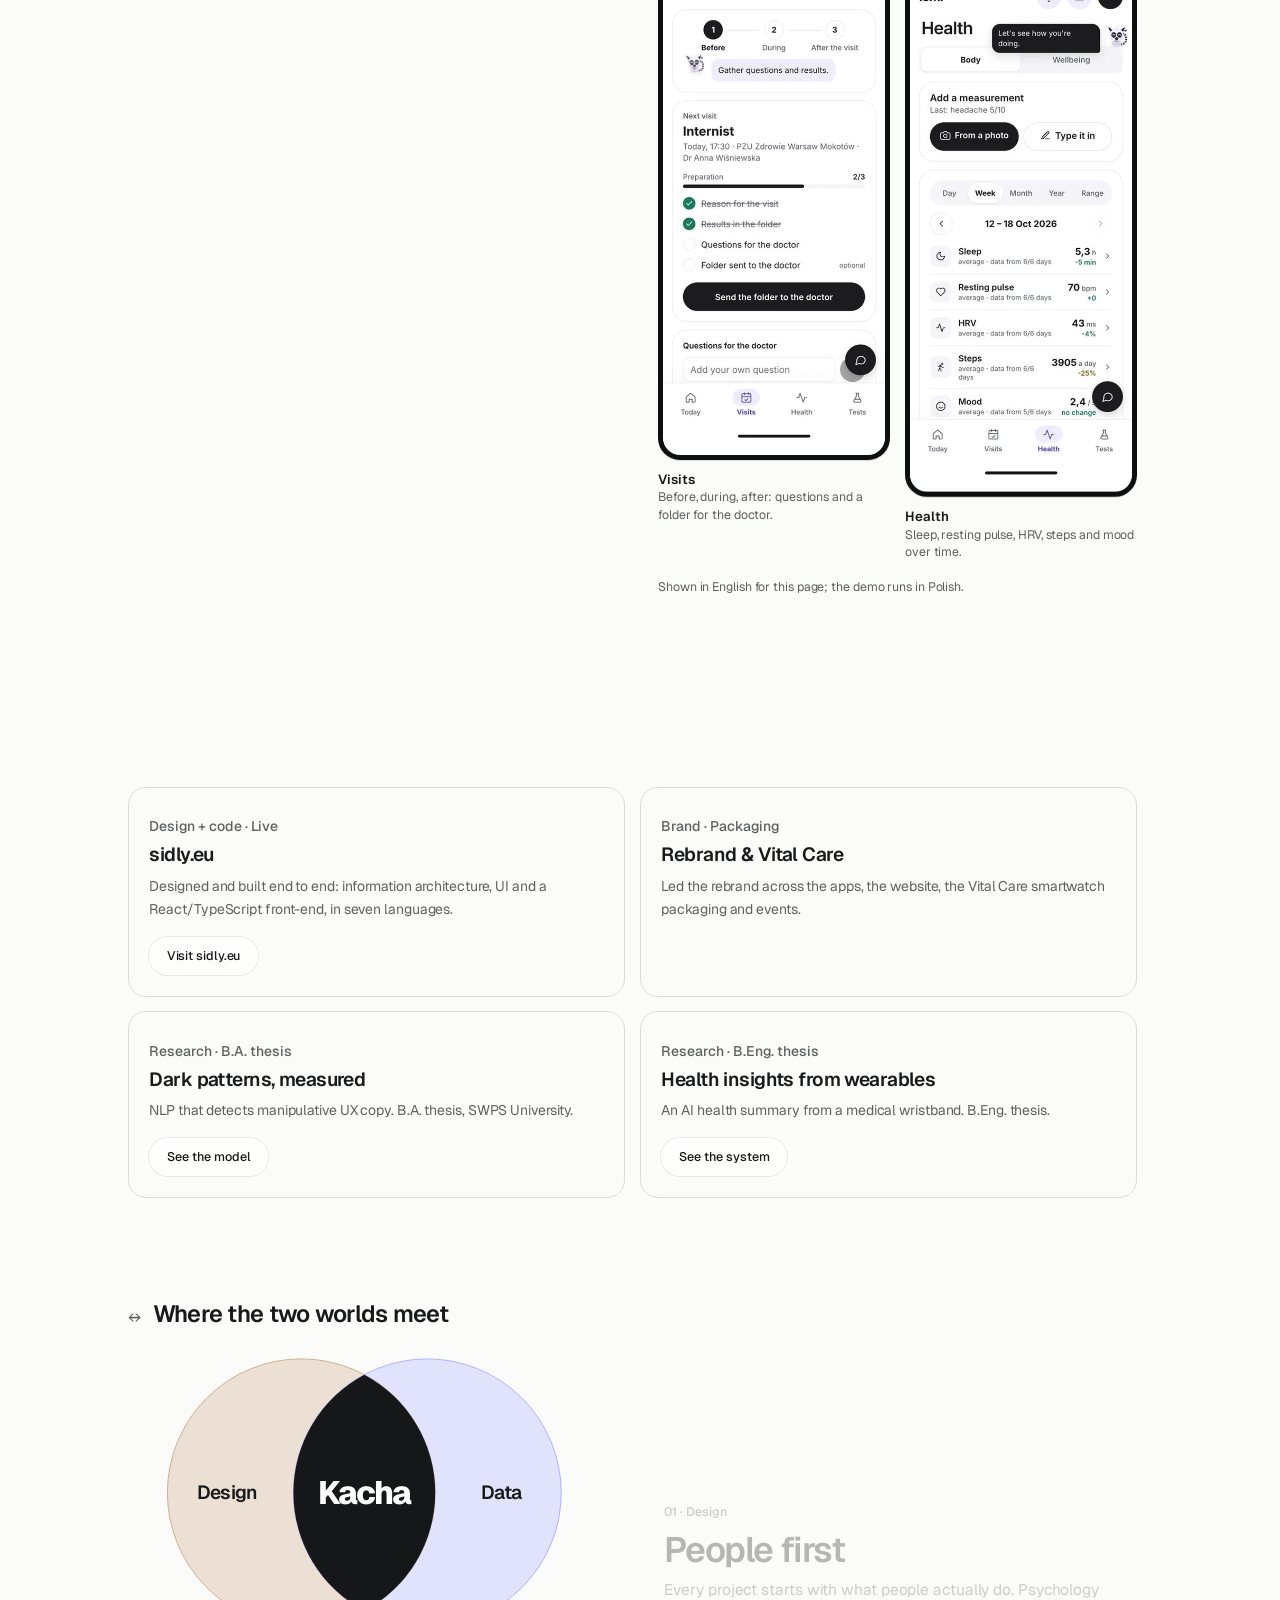
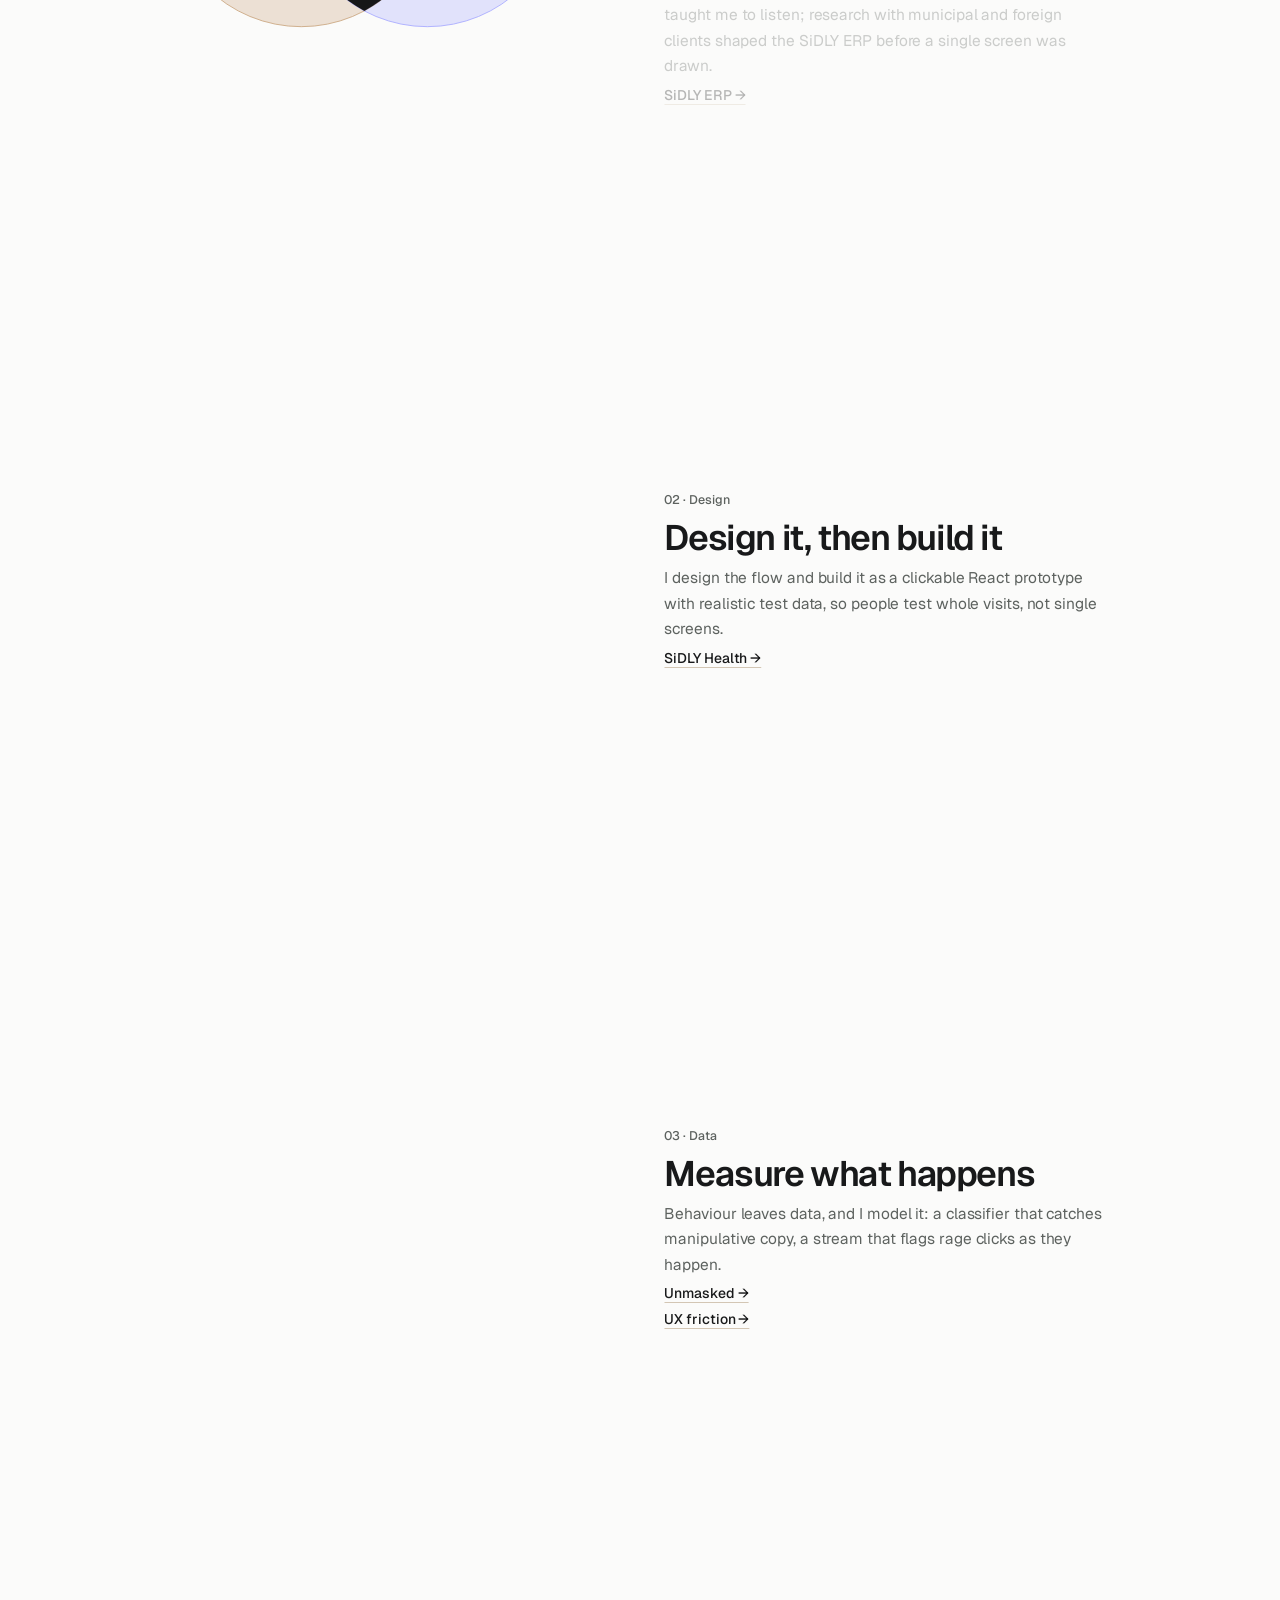
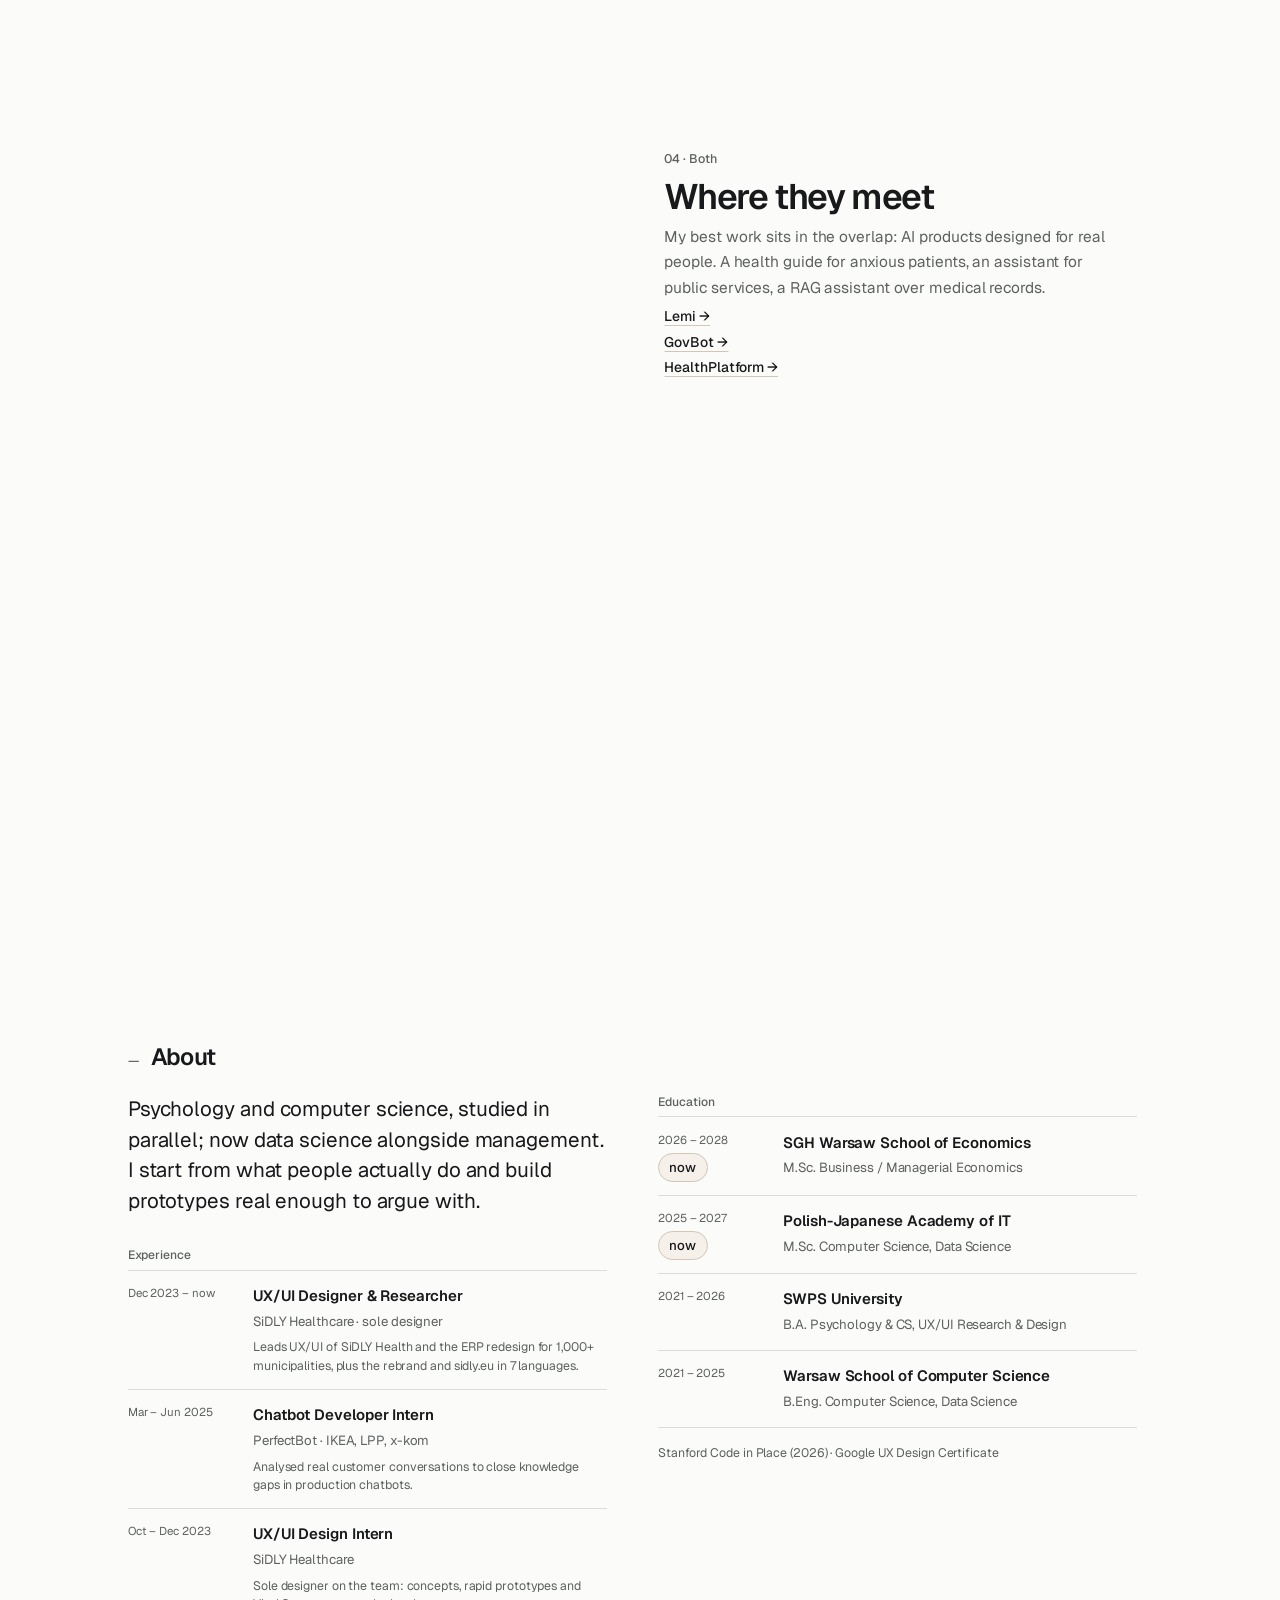
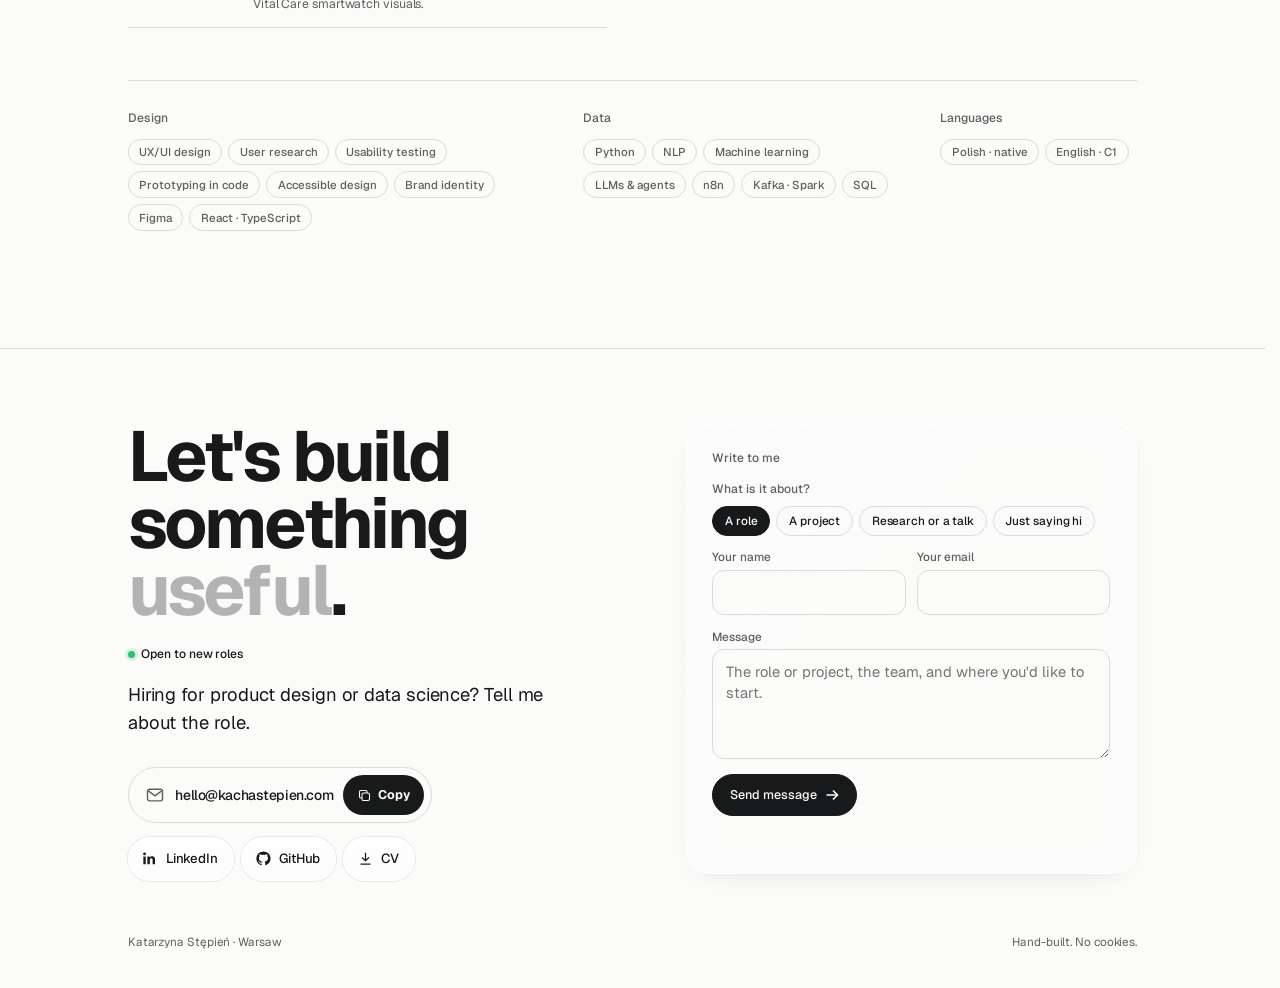
==== commit 5278f939: "dateModified as a full ISO 8601 date-time with timezone Co-Authored-By: Claude Opus 5.5 <noreply@ant" ====
--- a/index.html
+++ b/index.html
@@ -2,7 +2,7 @@
 <html lang="en" data-view="design" data-theme="light">
 <head>
 <meta charset="utf-8">
-<meta name="build" content="1792403242">
+<meta name="build" content="1792419099">
 <script>
 /* GitHub Pages lets browsers keep the page for 10 minutes; if a newer build is live, reload once to get it. */
 (function(){try{var b=document.querySelector('meta[name="build"]').content;fetch('/version.txt?'+Date.now(),{cache:'no-store'}).then(function(r){return r.ok?r.text():''}).then(function(v){v=(v||'').trim();if(v&&v!==b&&!sessionStorage.getItem('ks-rl-'+v)){sessionStorage.setItem('ks-rl-'+v,'1');location.reload()}}).catch(function(){})}catch(e){}})();
@@ -44,7 +44,7 @@
  "name": "Katarzyna Stępień · Product Designer & Data Scientist",
  "image": "https://kachastepien.com/assets/og-portrait.png",
  "inLanguage": "en",
- "dateModified": "2026-10-19",
+ "dateModified": "2026-10-19T16:11:39+02:00",
  "mainEntity": {
   "@type": "Person",
   "name": "Katarzyna Stępień",
